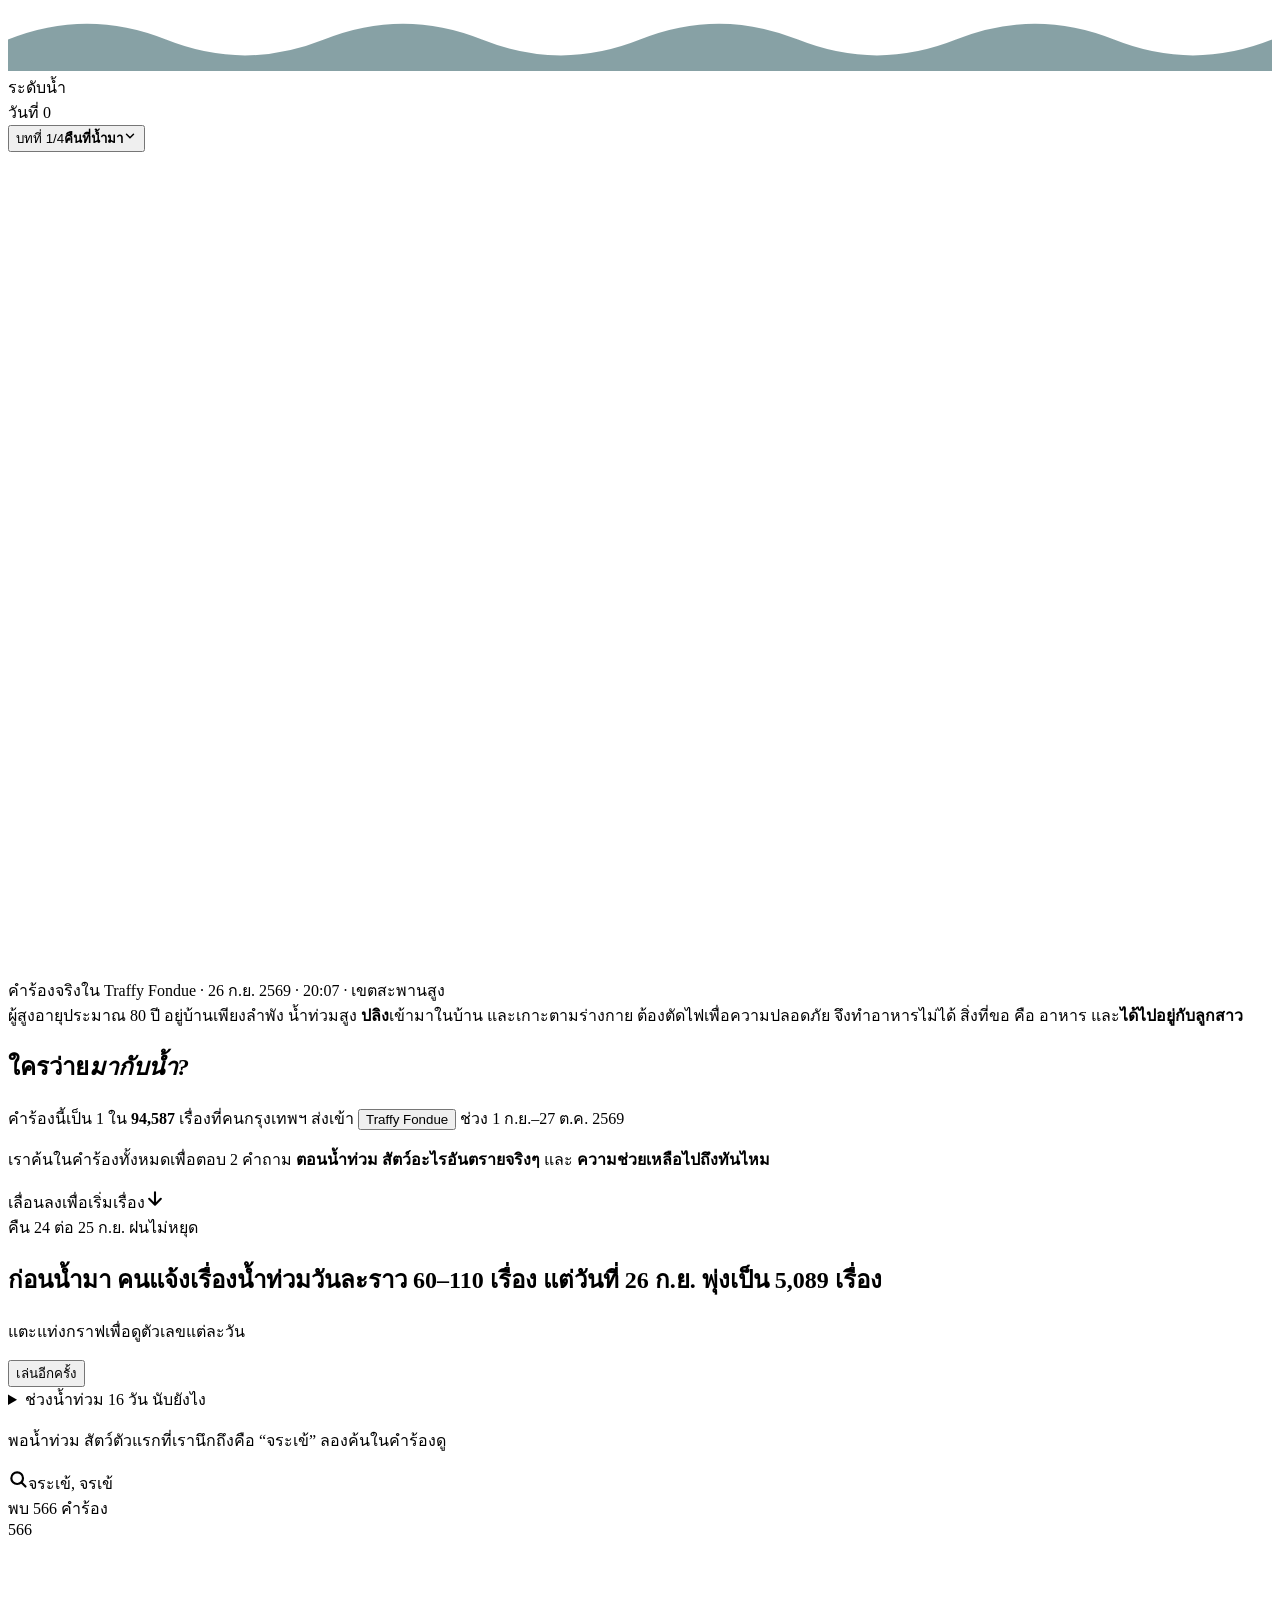
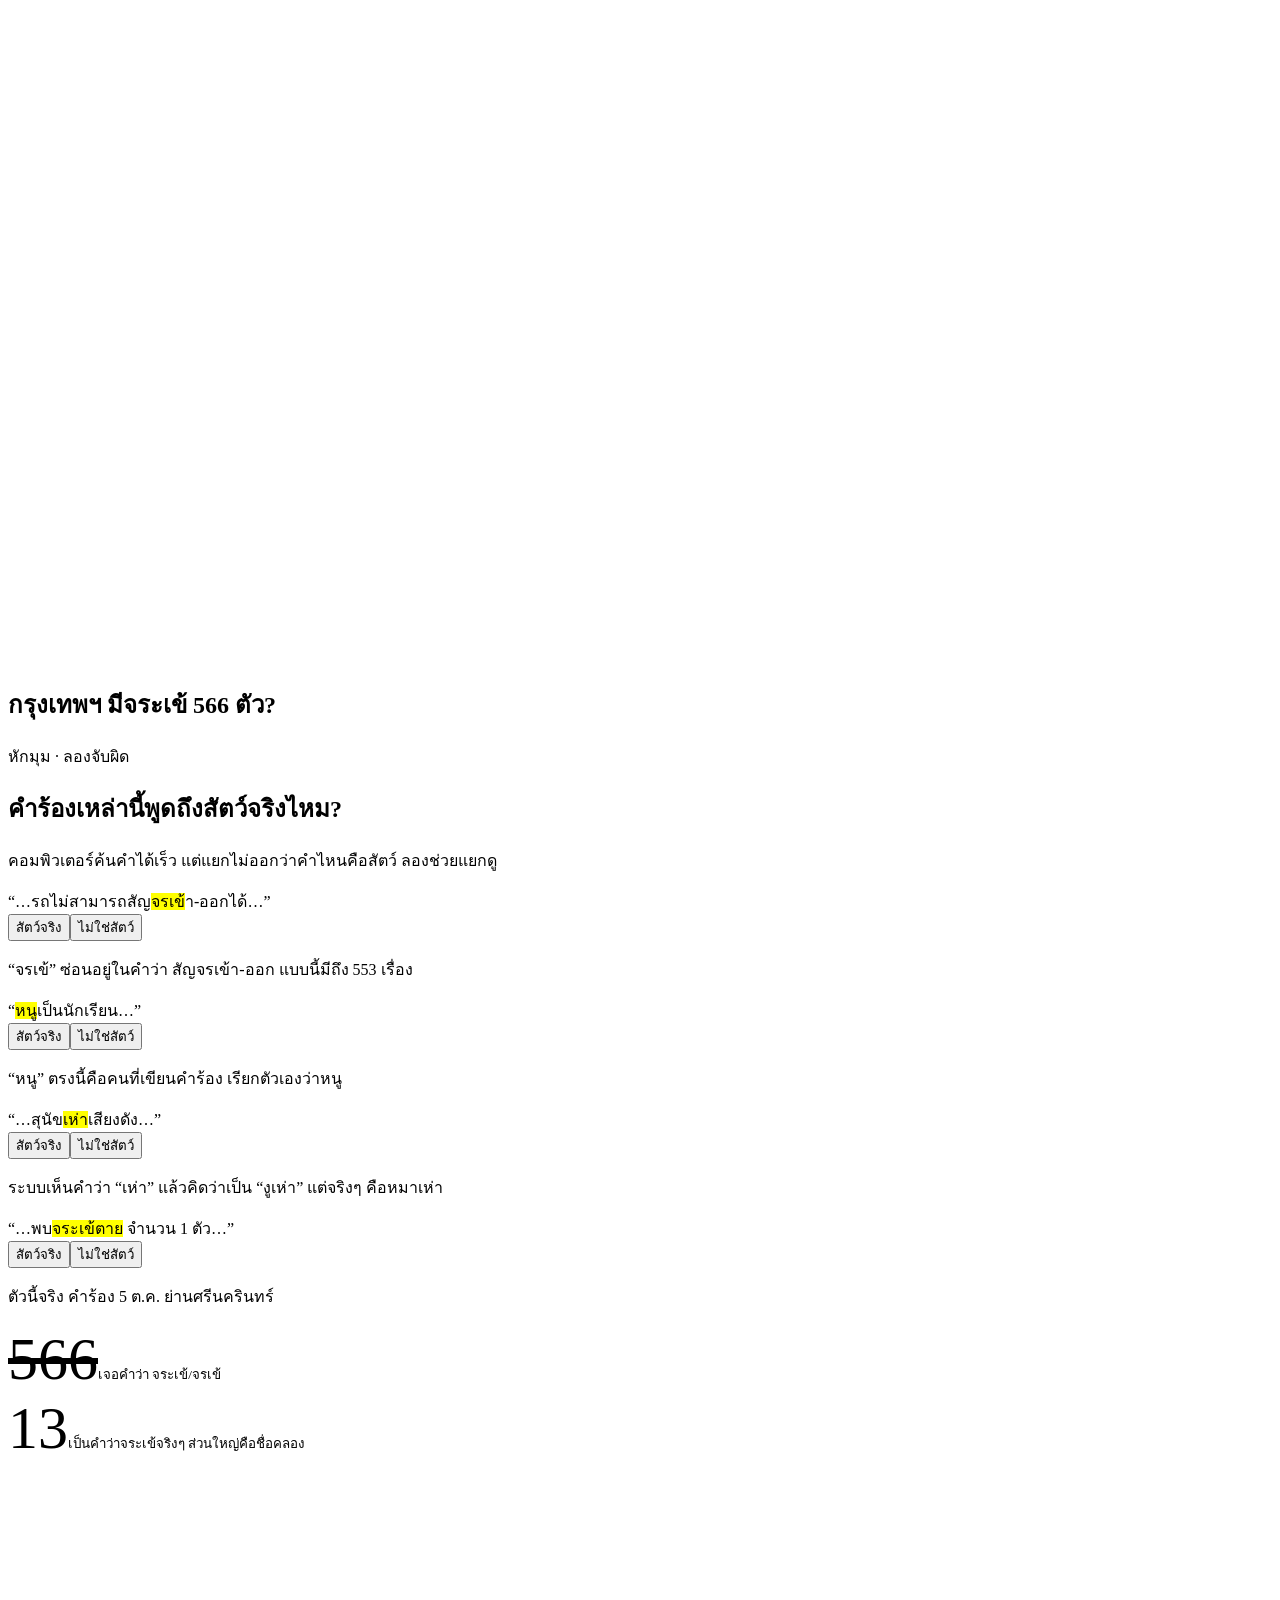
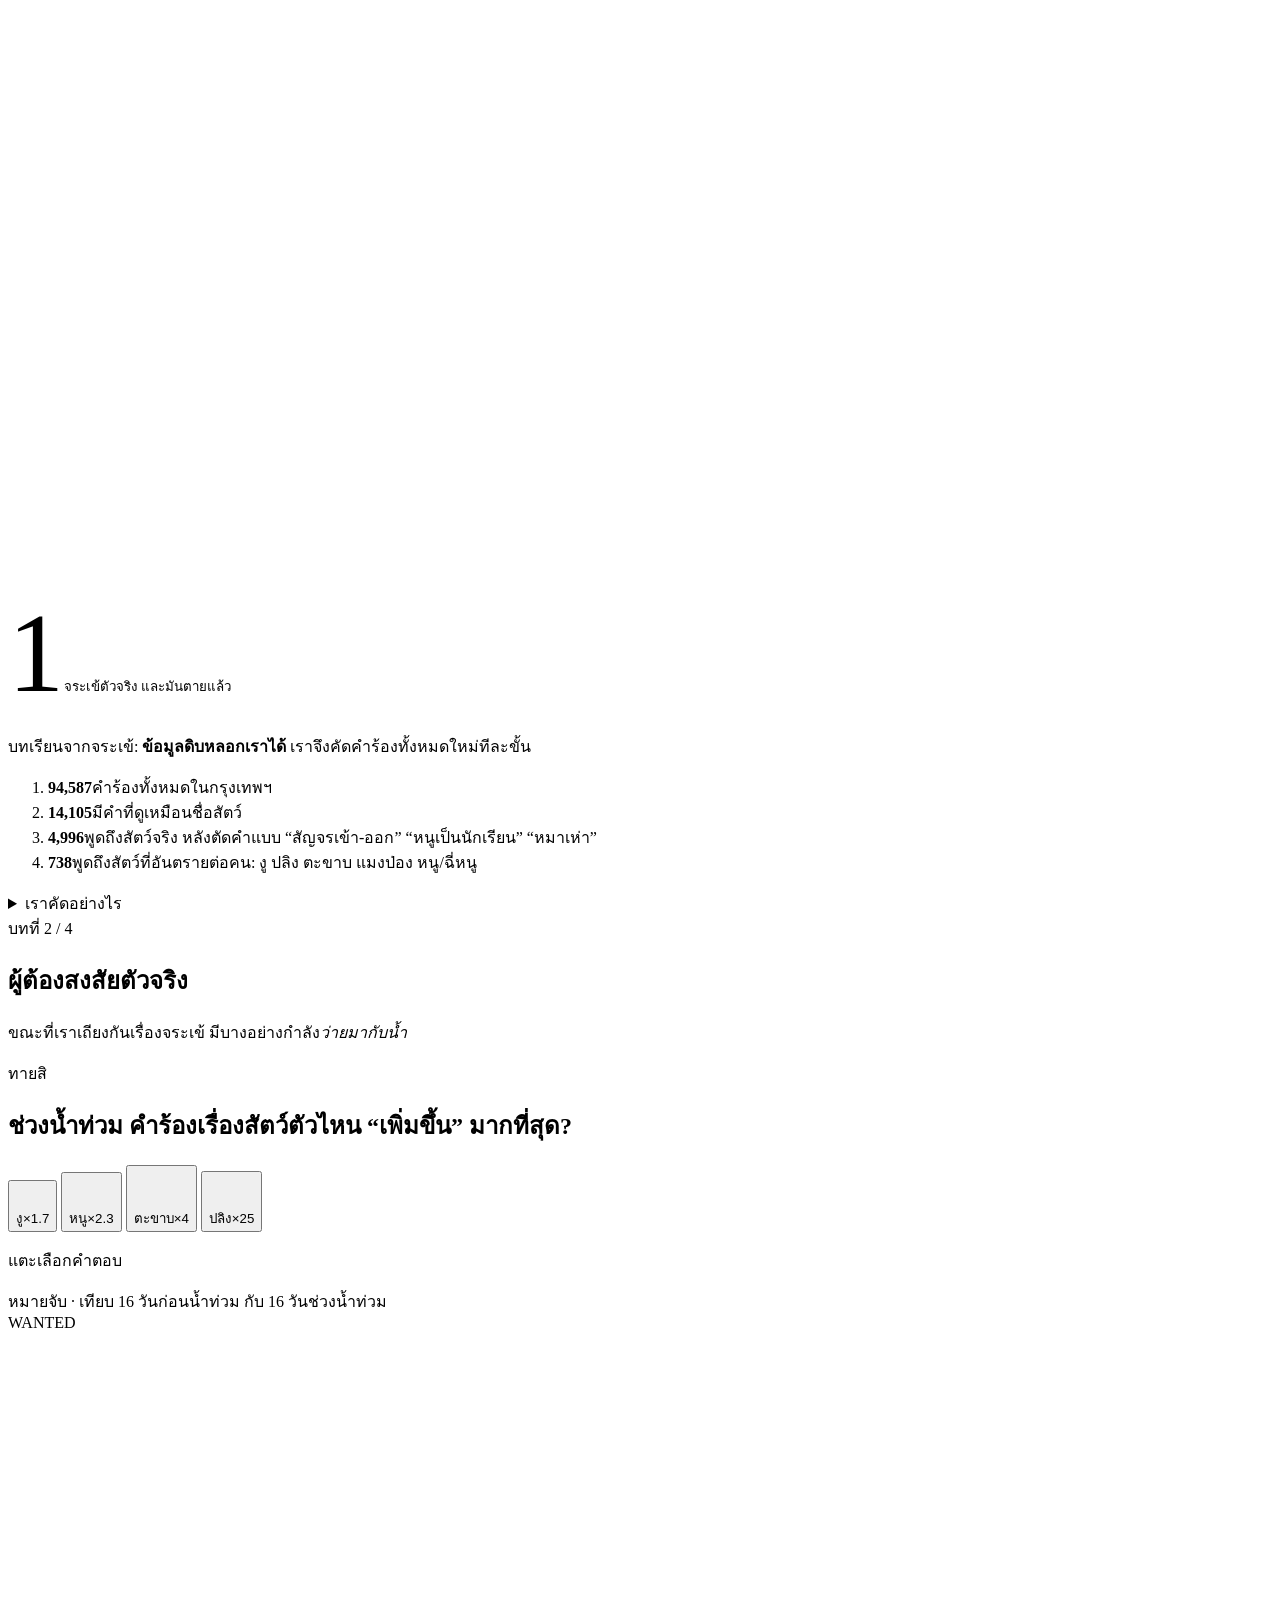
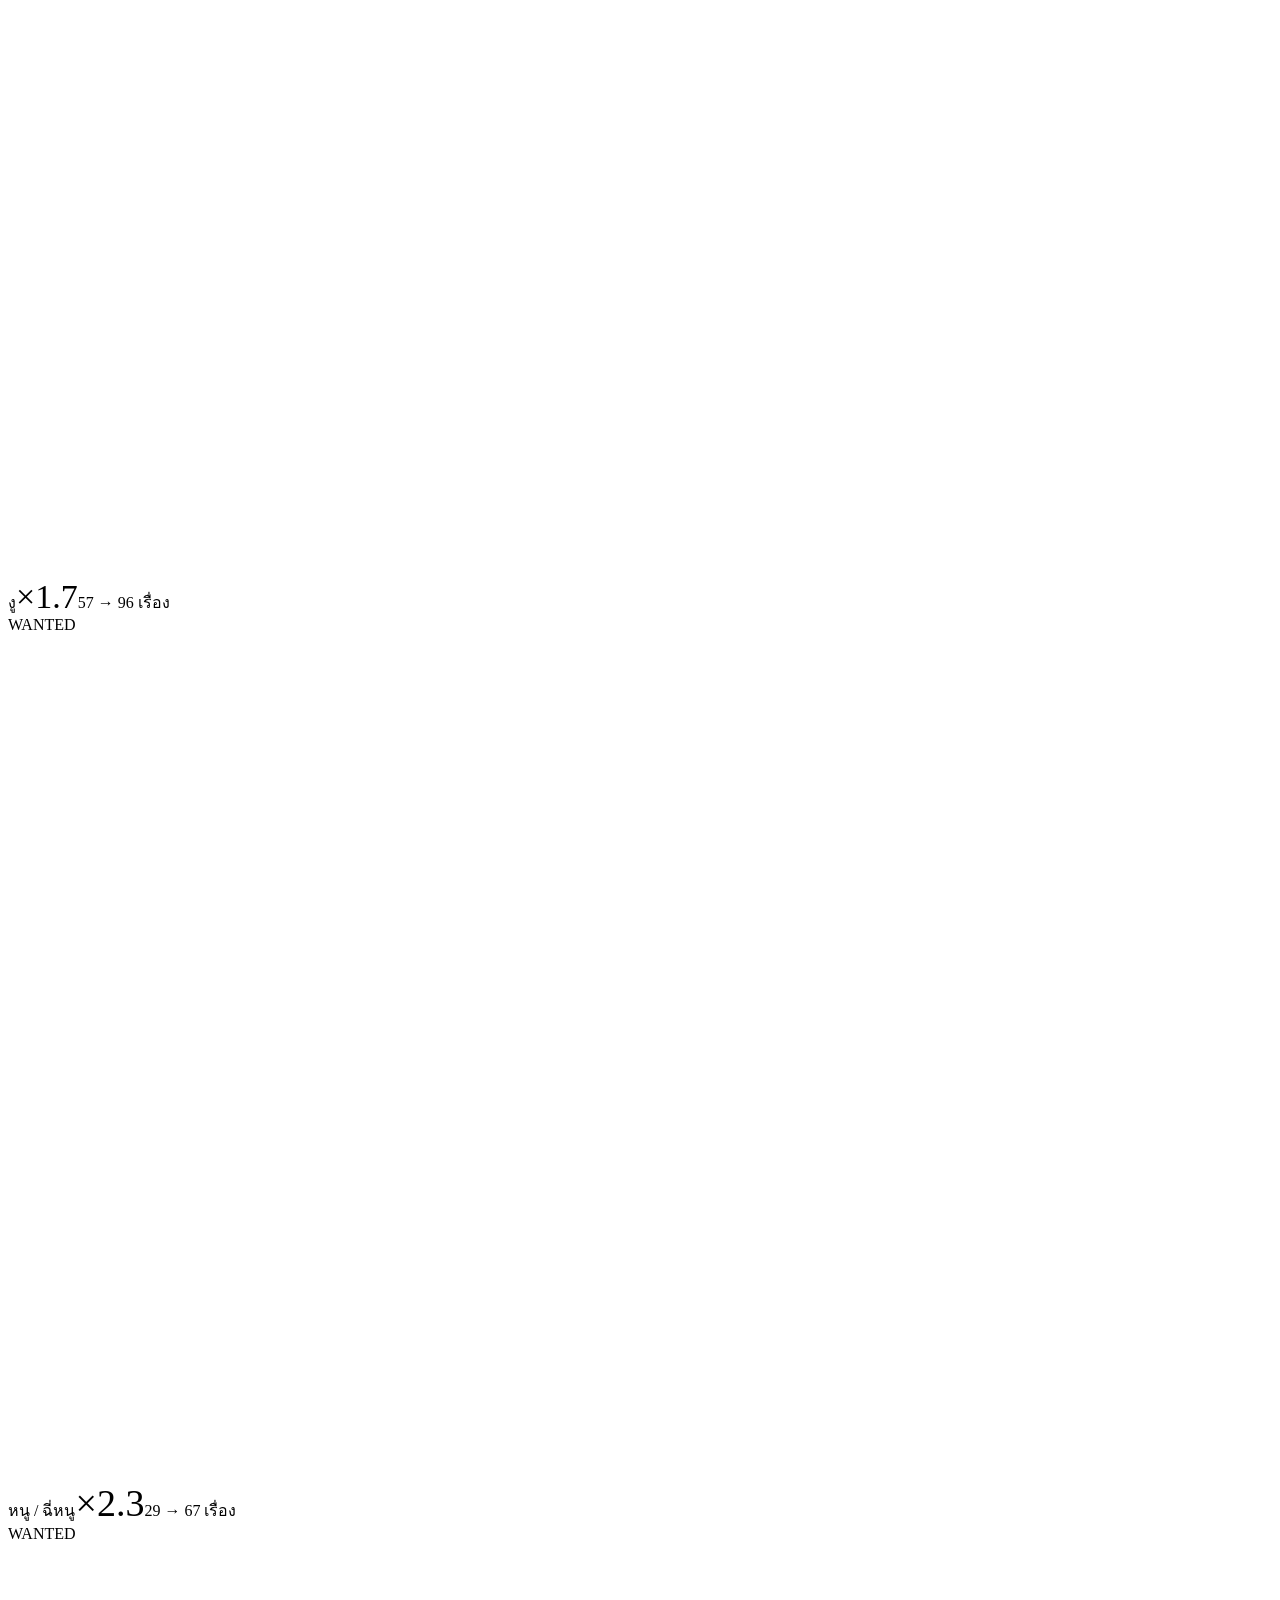
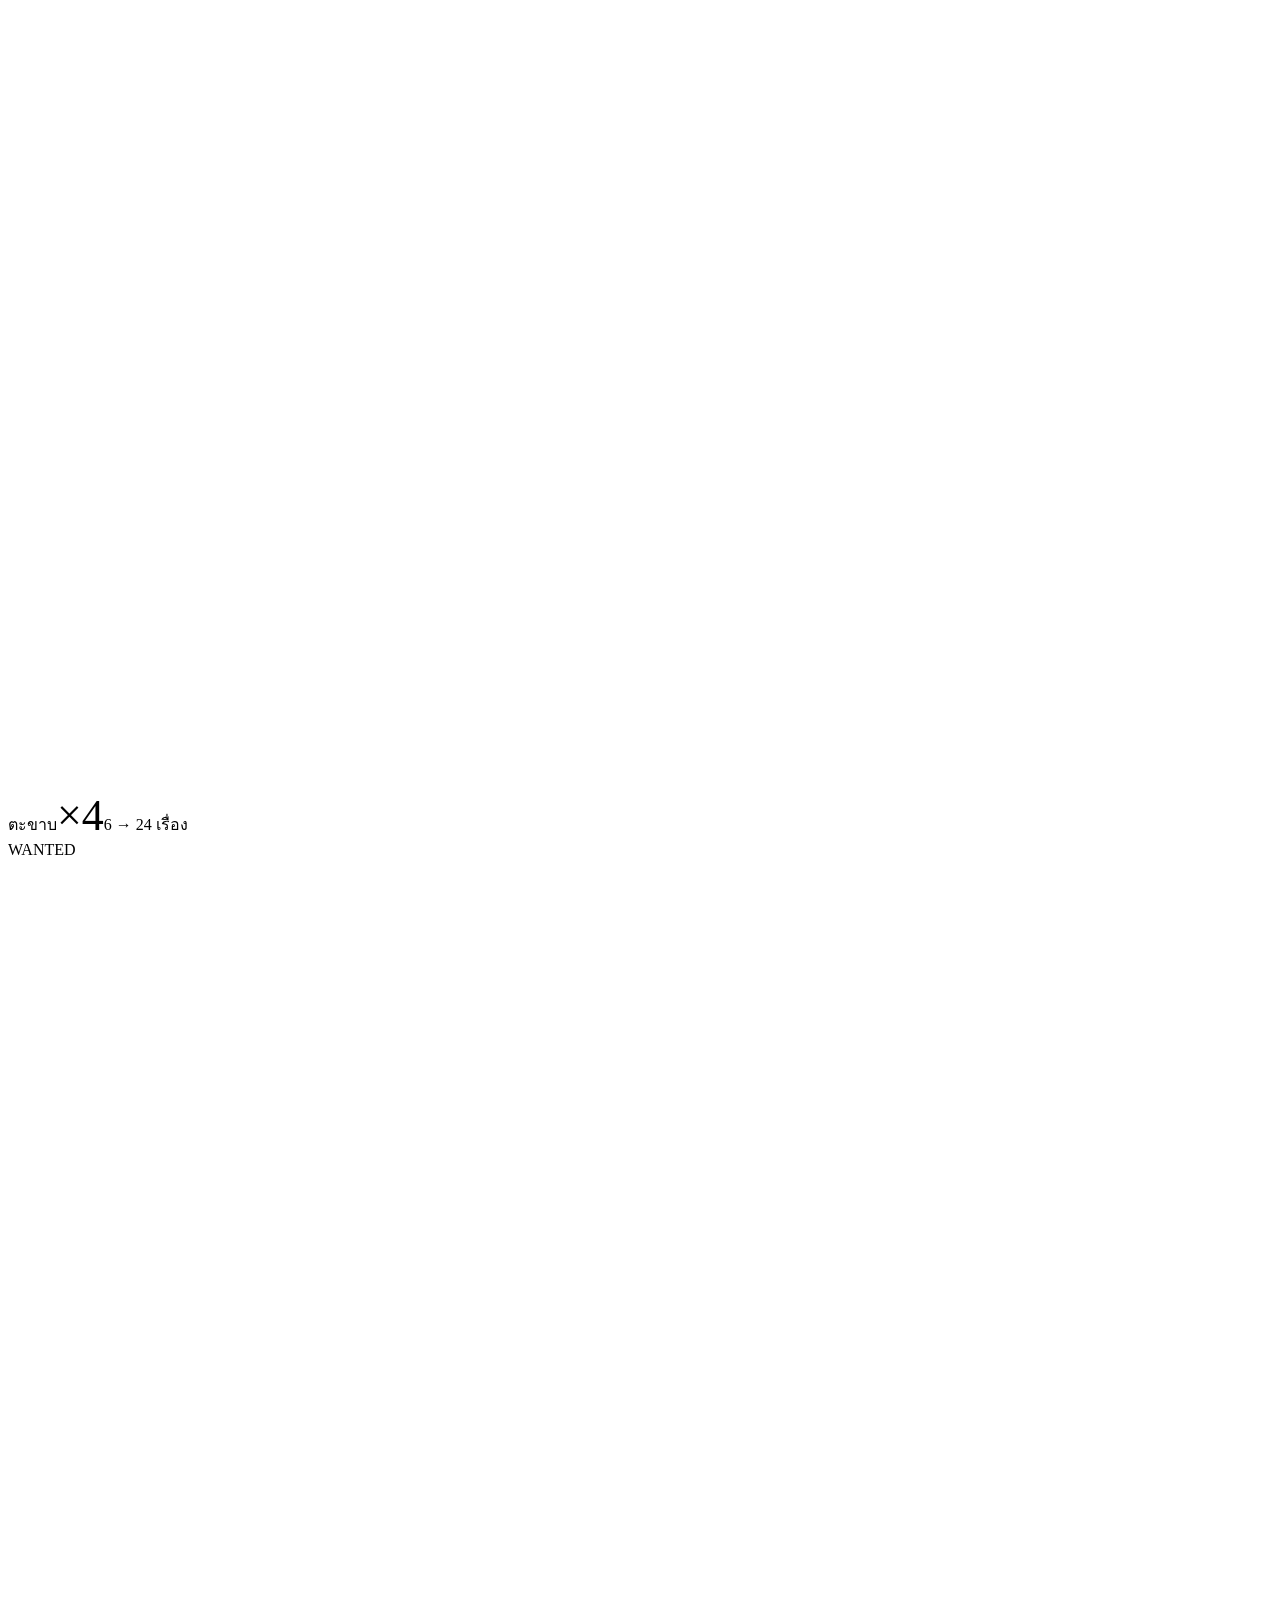
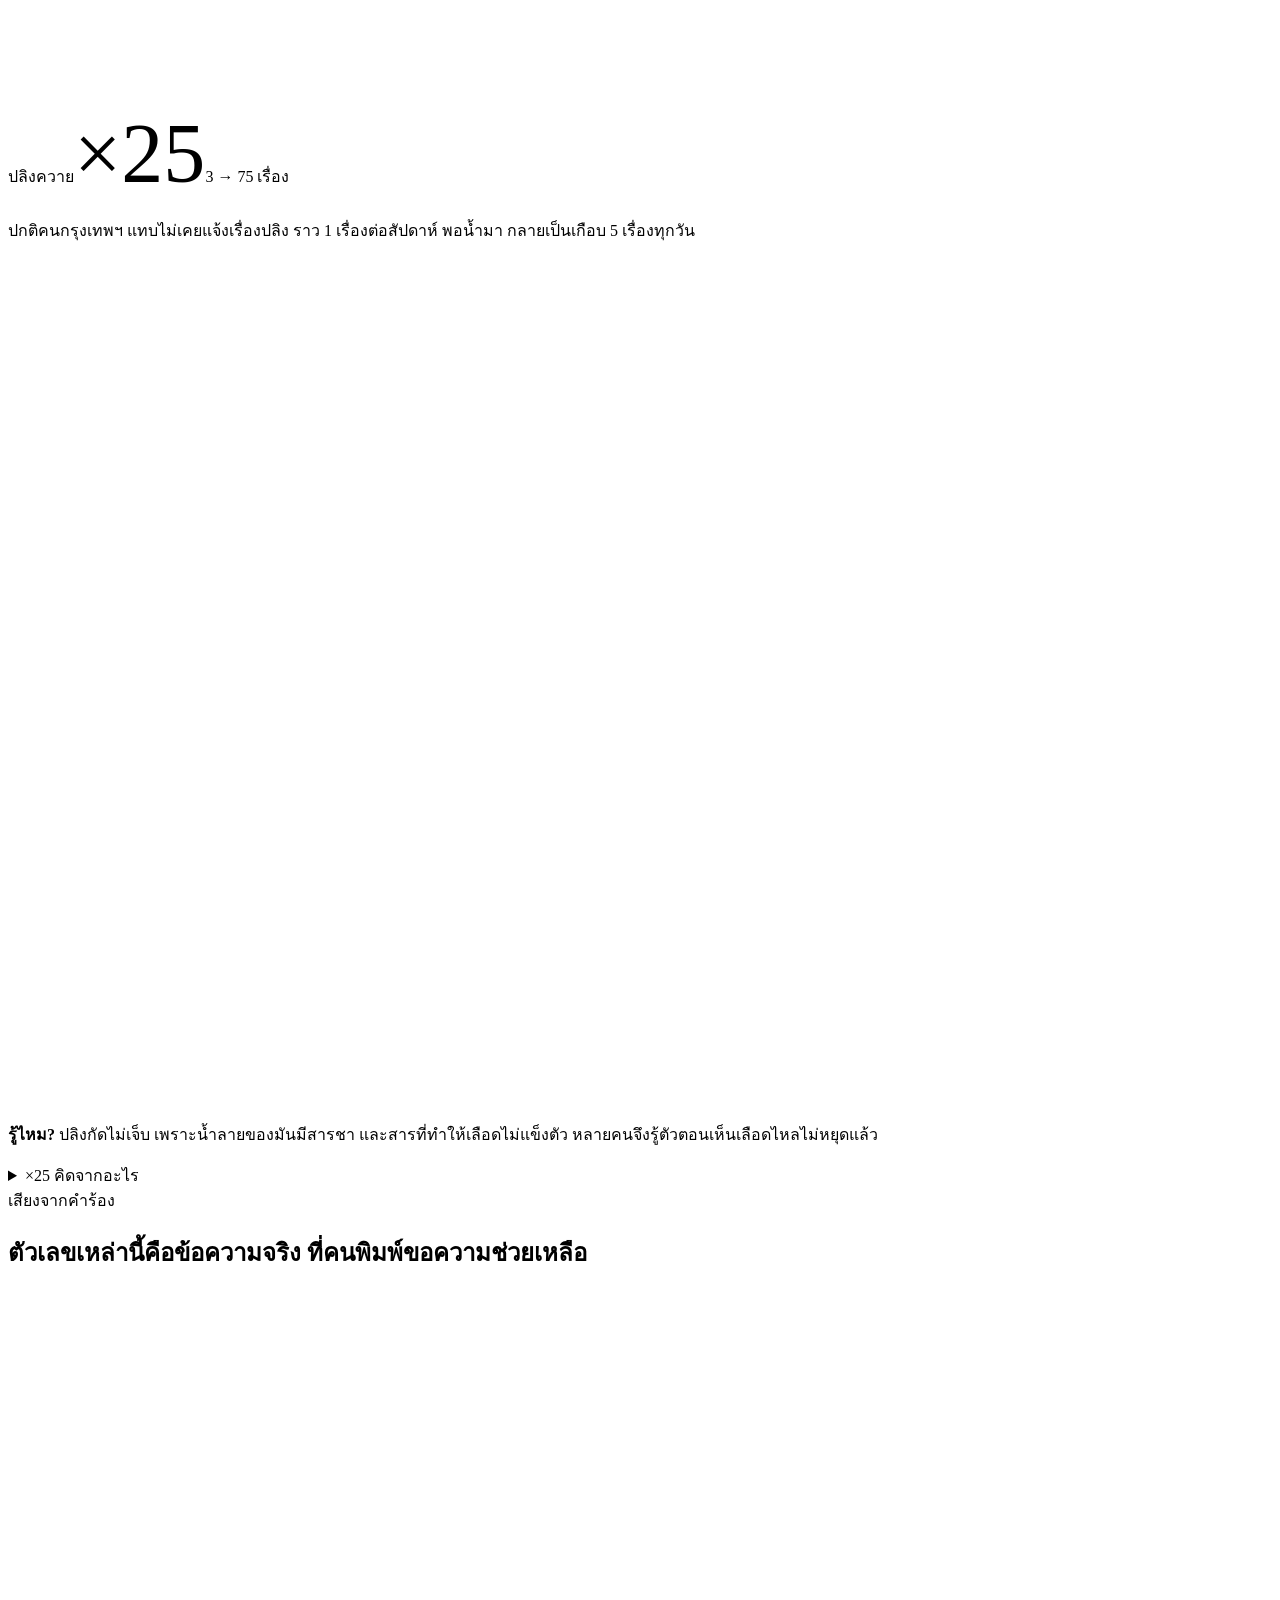
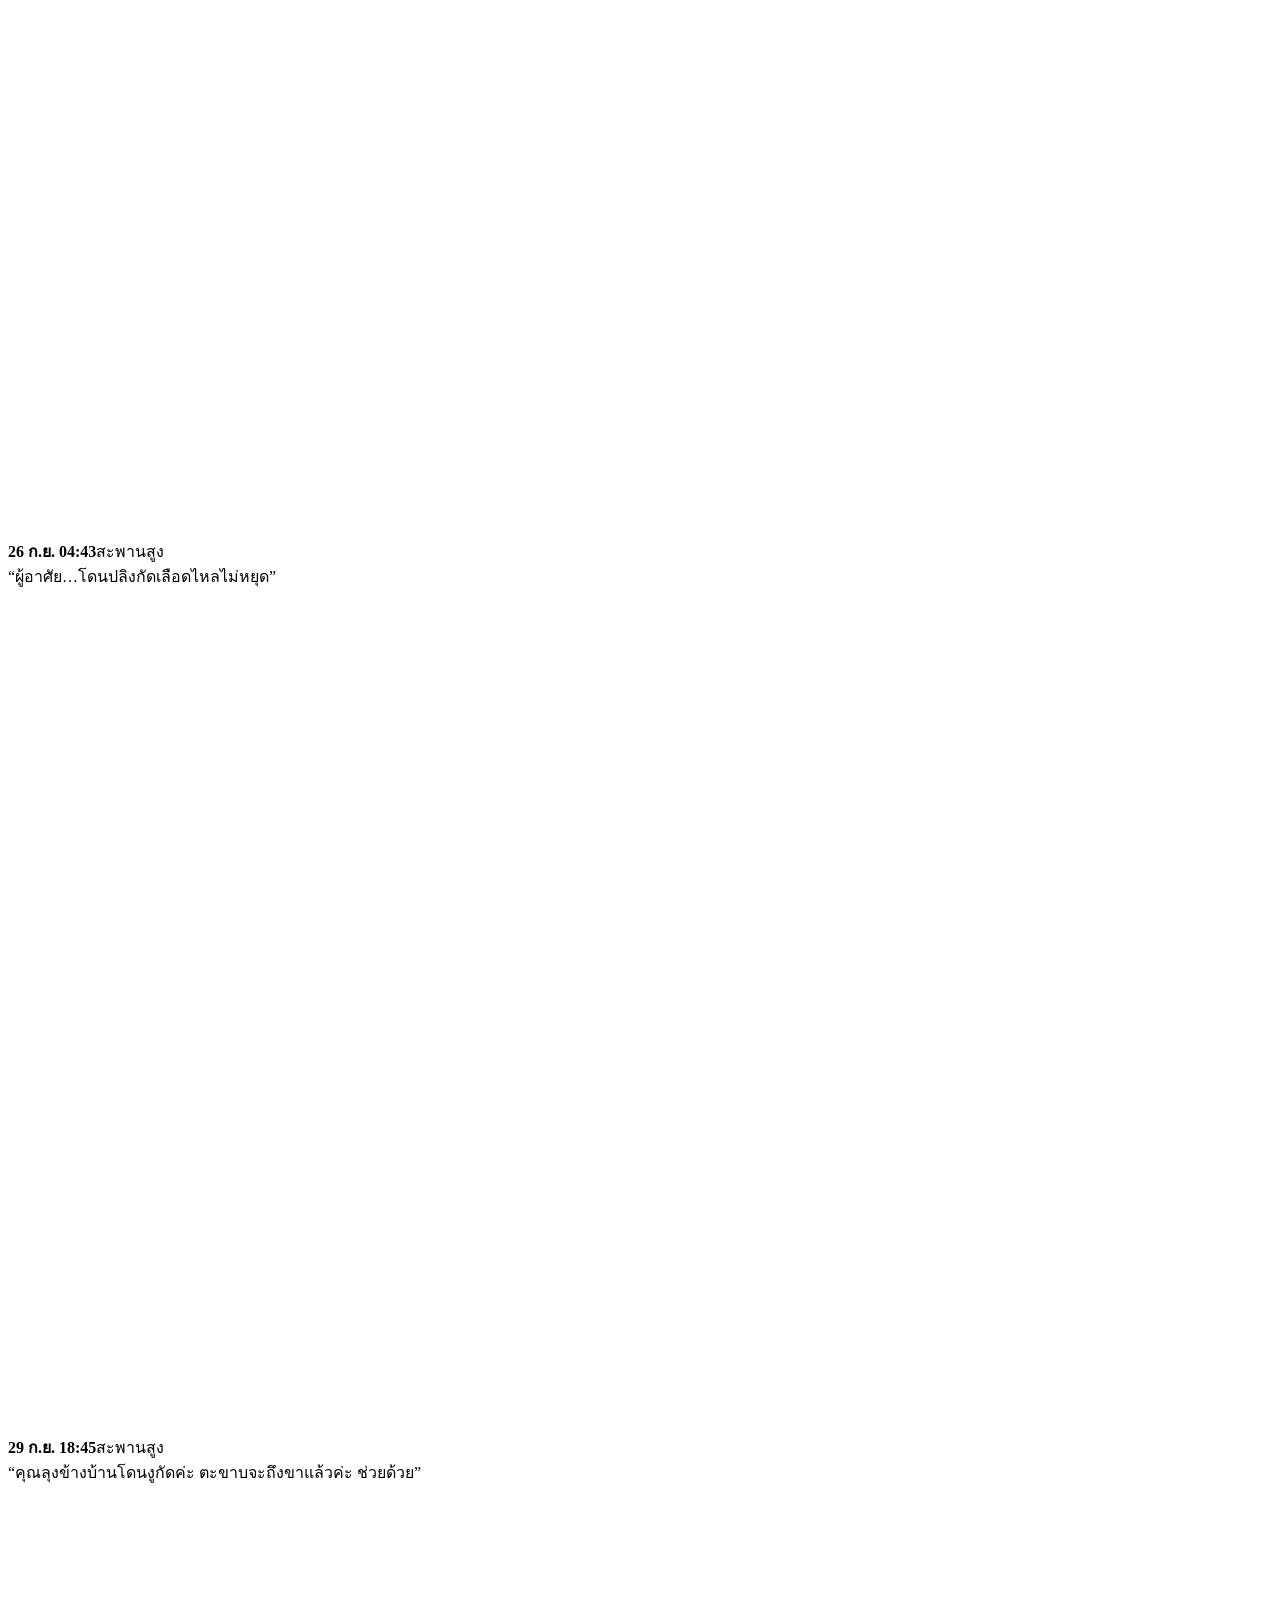
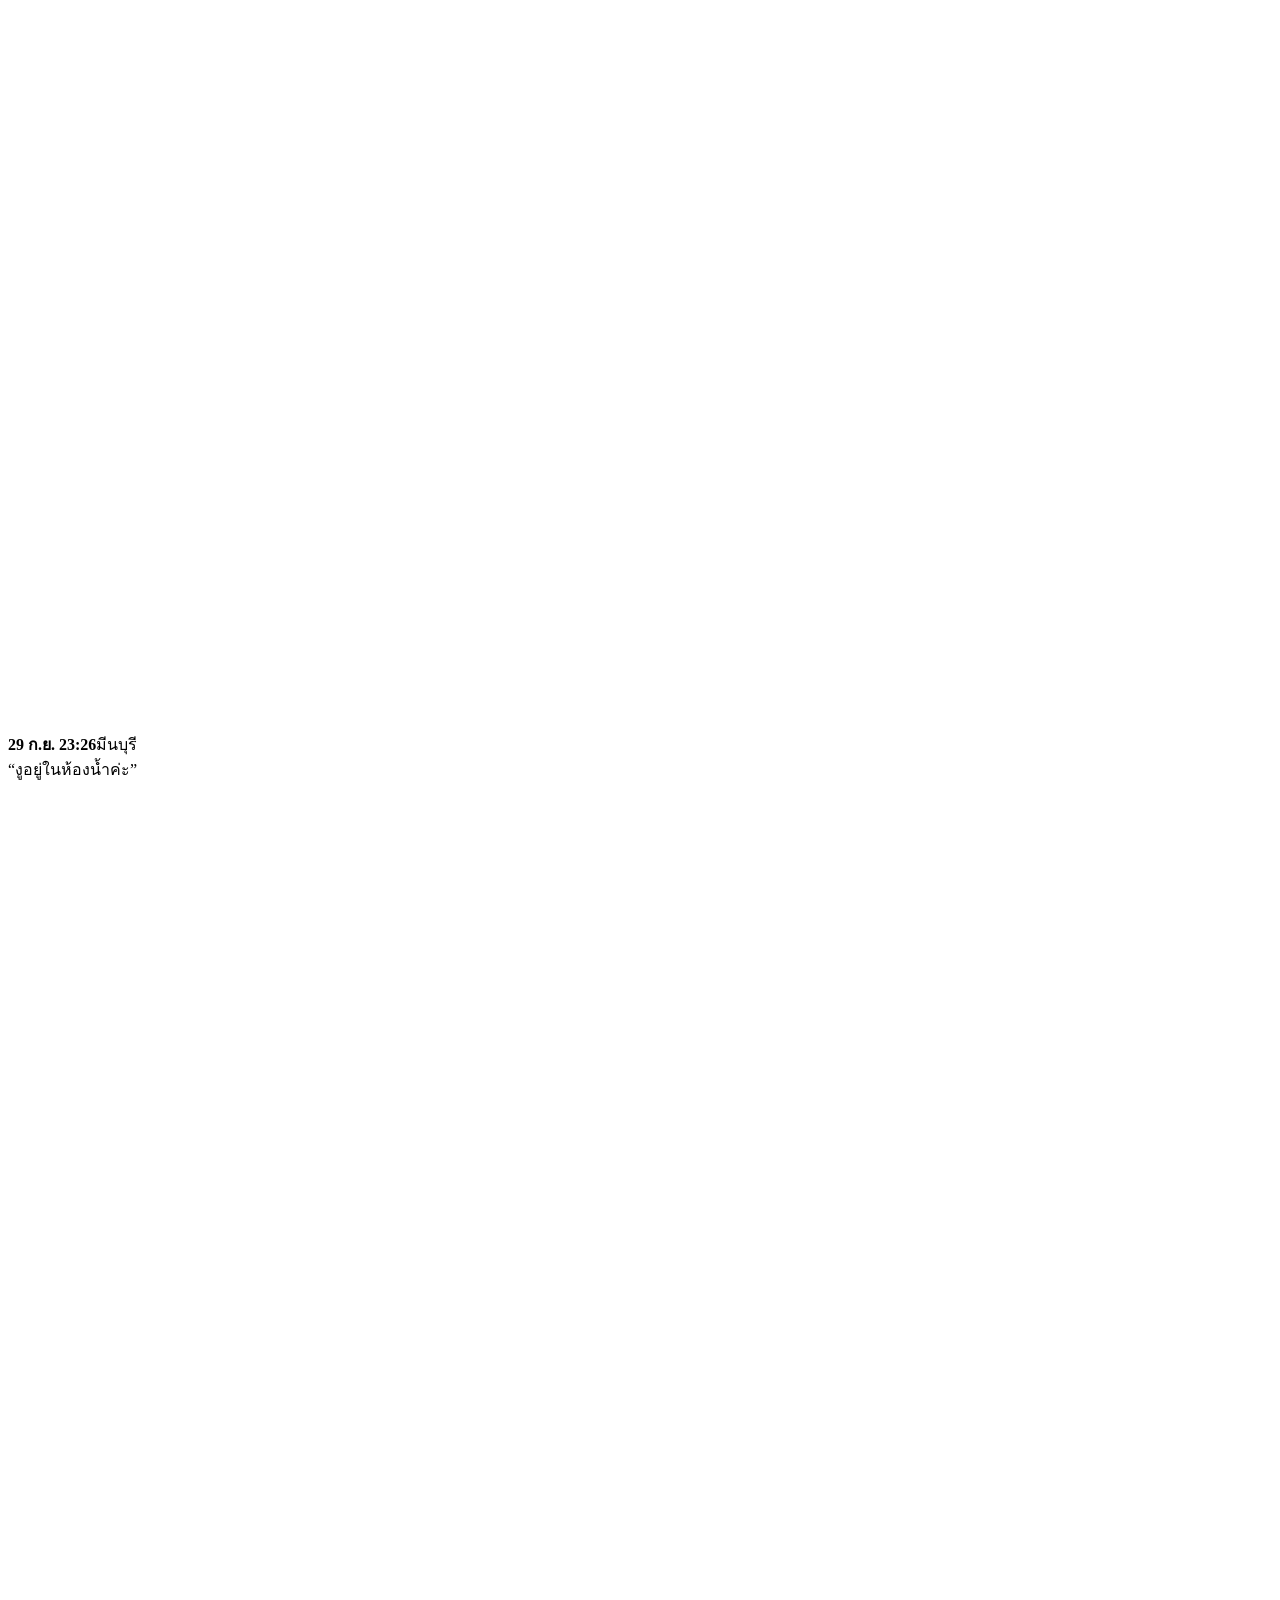
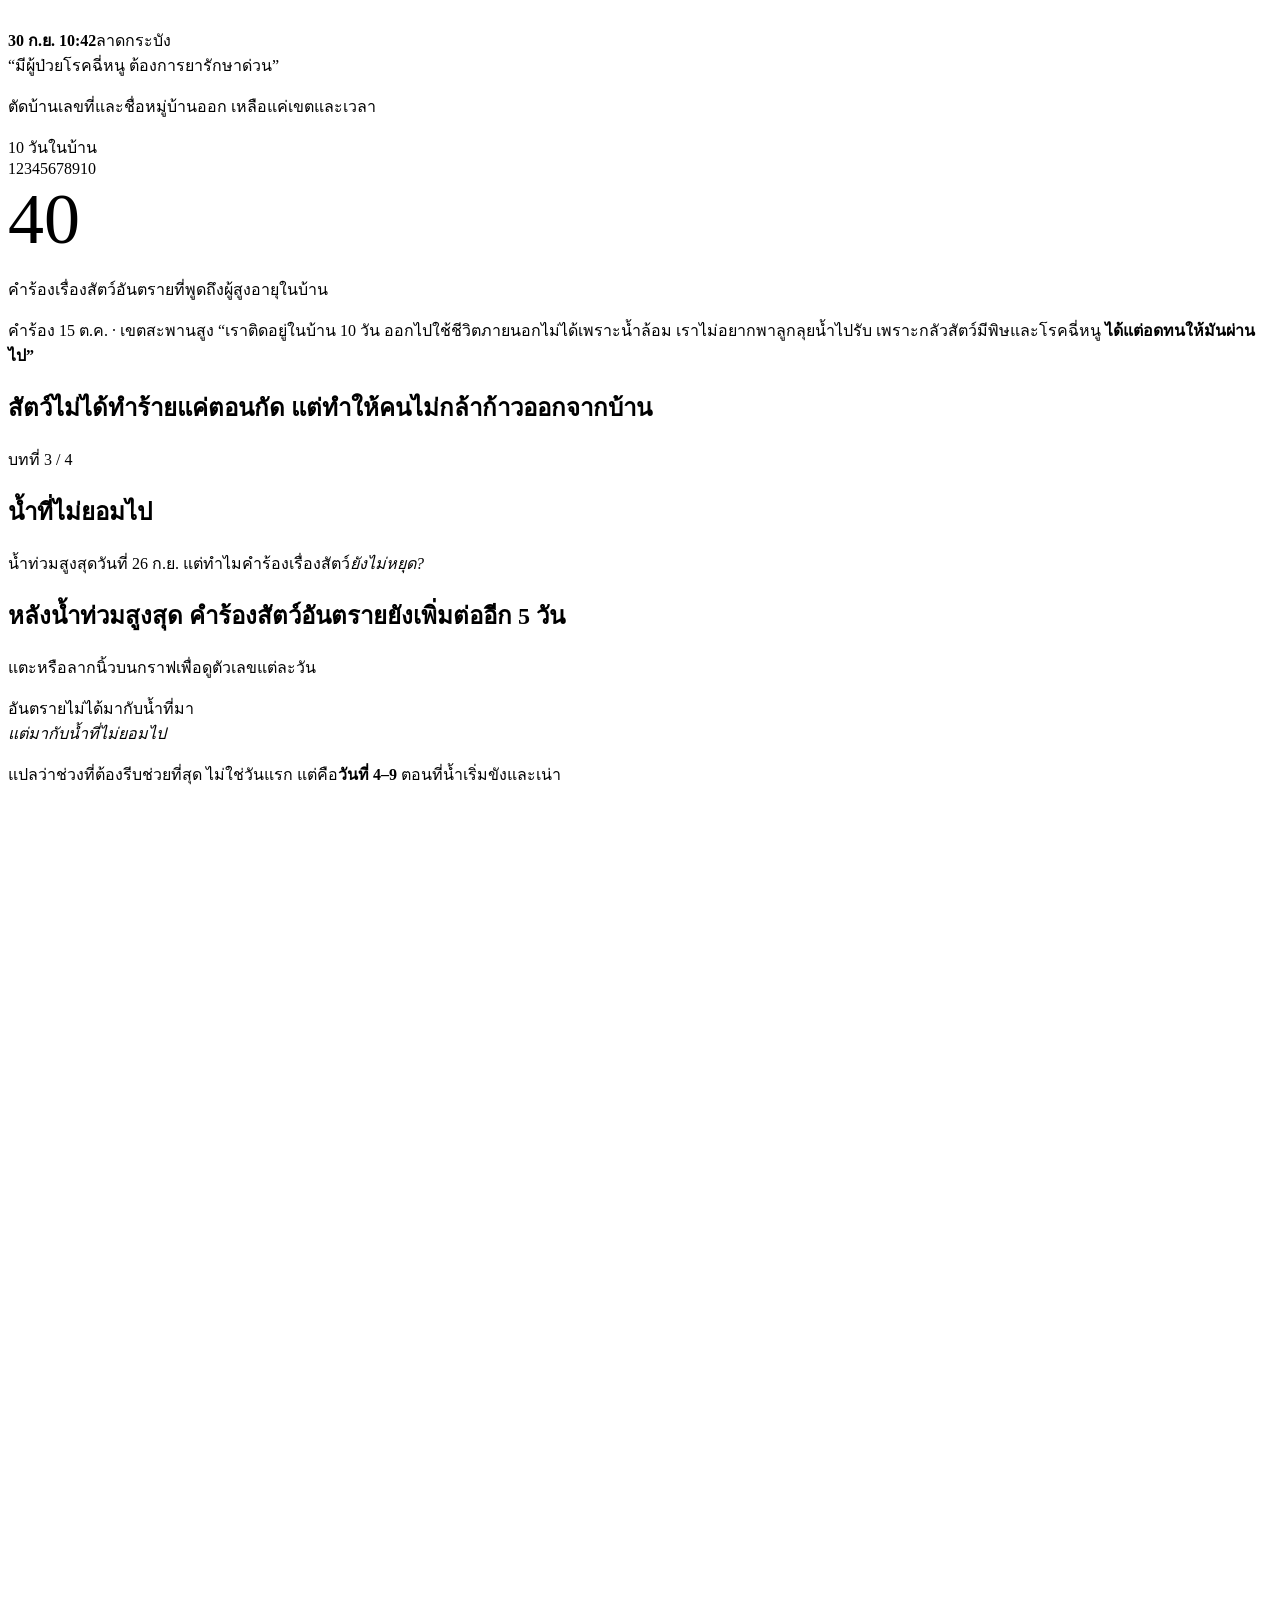
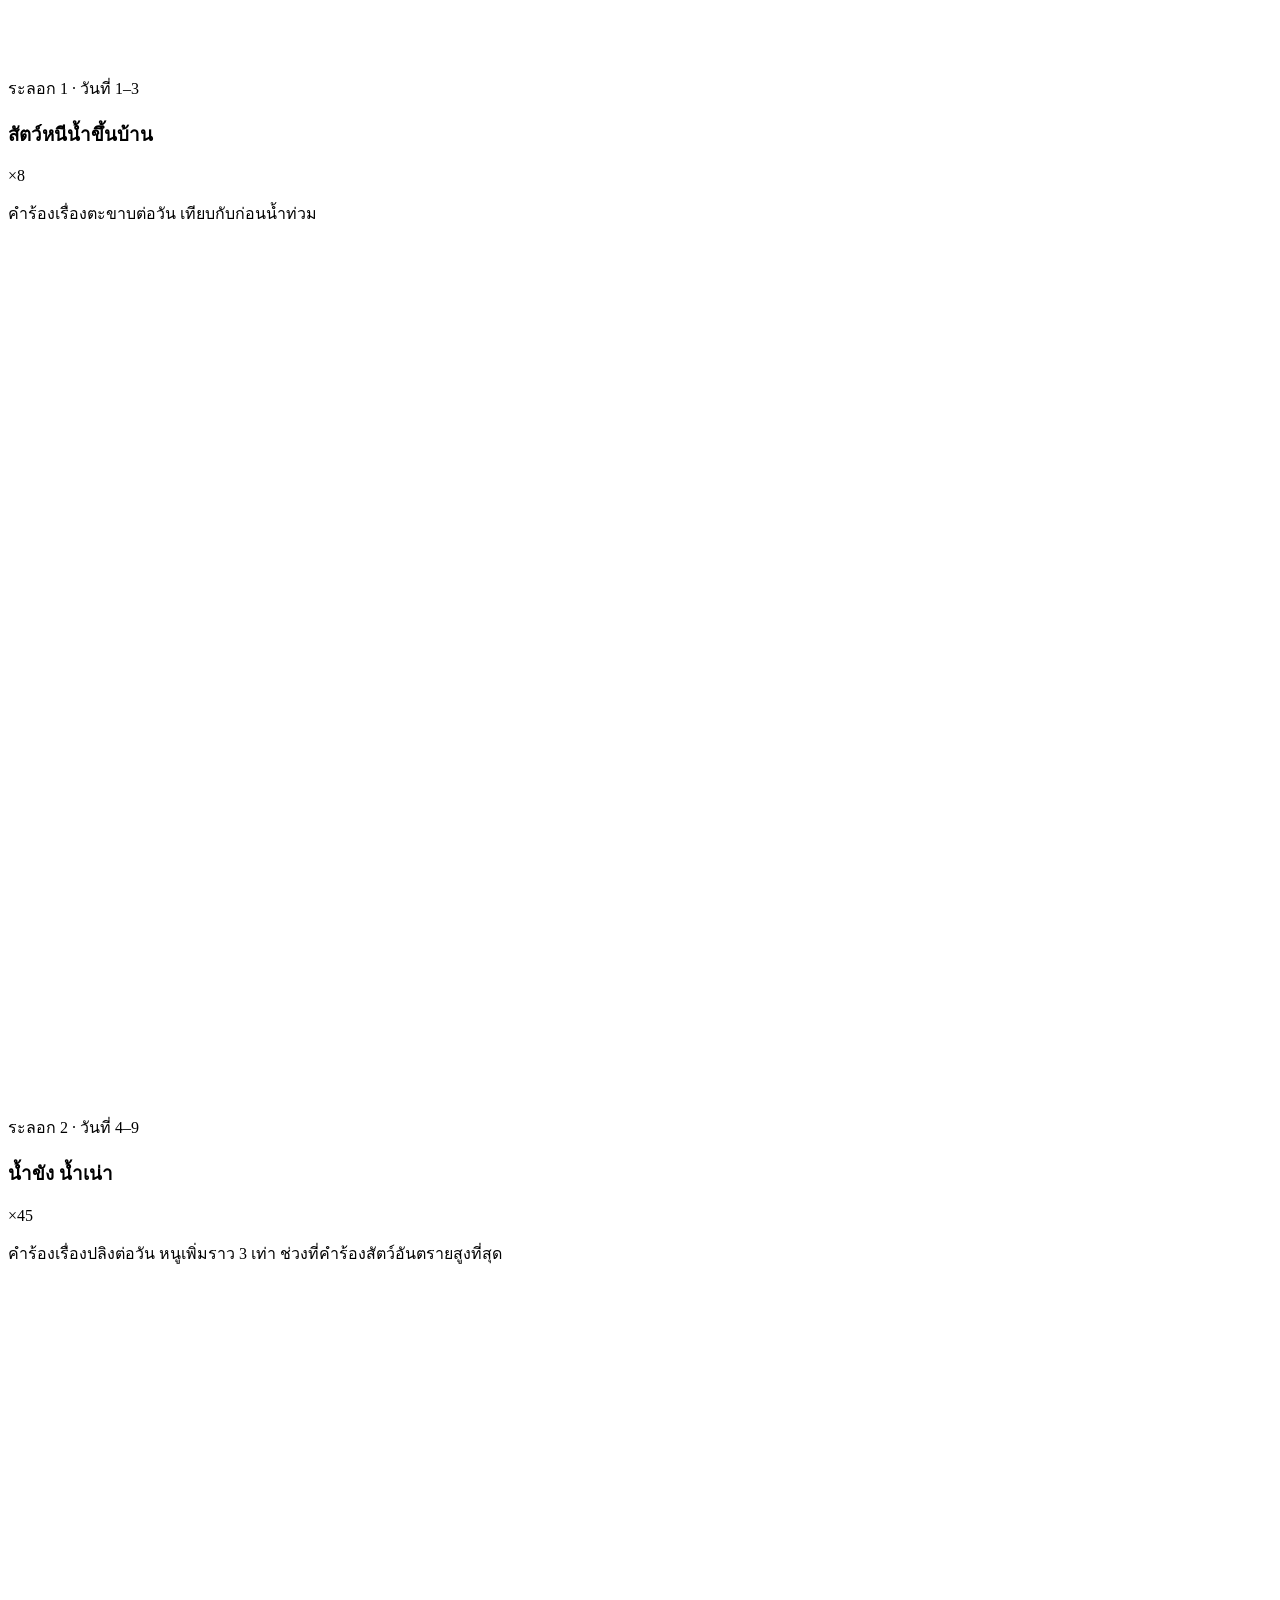
==== index.html @ 5fb74d0e "Add files via upload" ====
<!DOCTYPE html>
<html lang="th">
<head>
<meta charset="utf-8">
<meta name="viewport" content="width=device-width, initial-scale=1">
<title>ใครว่ายมากับน้ำ?</title>
<!--
  ===== วิธีแก้เนื้อหาเว็บนี้ =====
  • ข้อความทั้งหมดอยู่ในไฟล์นี้ แก้ได้ตรงๆ แต่ละหน้าคั่นด้วยบรรทัด  ===== ชื่อหน้า =====
  • ตัวเลขที่วิ่งนับ (มี data-count="...") : แก้ทั้งตัวเลขที่เห็น และค่า data-count ให้ตรงกัน
  • ตัวเลขในกราฟ รายเขต และแผนที่ : data/story-data.js
  • ภาพวาด : assets/art.js  เรียกใช้ด้วย <svg viewBox="0 0 64 64"><use href="#ชื่อภาพ"/></svg>
  • สีและหน้าตา : assets/style.css   • การเคลื่อนไหวและปุ่มกด : assets/story.js
  • เพิ่มหน้าใหม่ : คัดลอก <section class="page"> ... </section> ทั้งก้อนไปวาง แล้วตั้ง data-ch ตามบท (1–4)
  • เกม : ทำในไฟล์ game.html (ปุ่ม "เล่นเกม" ท้ายเรื่องลิงก์ไปไฟล์นี้แล้ว)
-->
<link rel="preconnect" href="https://fonts.googleapis.com">
<link rel="preconnect" href="https://fonts.gstatic.com" crossorigin>
<link href="https://fonts.googleapis.com/css2?family=Bai+Jamjuree:wght@500;600;700&family=Sarabun:wght@400;500;600;700&family=IBM+Plex+Mono:wght@400;500&display=swap" rel="stylesheet">
<link rel="stylesheet" href="assets/style.css">
</head>
<body>
<div id="heat" aria-hidden="true"></div>
<div id="flood" aria-hidden="true"><div class="body"></div><div class="rust" id="rust"></div><svg viewBox="0 0 400 20" preserveAspectRatio="none"><path d="M0 10 Q 25 0 50 10 T 100 10 T 150 10 T 200 10 T 250 10 T 300 10 T 350 10 T 400 10 V 20 H 0 Z" fill="rgba(38,84,92,0.55)"/></svg></div>
<div id="gauge" aria-hidden="true"><span>ระดับน้ำ</span><div class="bar"><div class="fill" id="gaugeFill"></div></div><span id="gaugeDay">วันที่ 0</span></div>
<div id="prog" aria-hidden="true"><div class="fill"></div></div>

<nav class="chap" id="chap" aria-label="บทของเรื่อง">
  <button type="button" class="chap-now" id="chapNow" aria-expanded="false" aria-controls="chapList"><span id="chapNum">บทที่ 1/4</span><b id="chapName">คืนที่น้ำมา</b><svg width="14" height="14" viewBox="0 0 24 24" aria-hidden="true"><path d="M6 9l6 6 6-6" fill="none" stroke="currentColor" stroke-width="2.5" stroke-linecap="round"/></svg></button>
  <ol id="chapList" hidden>
    <li><a href="#p-open">1 · คืนที่น้ำมา</a></li>
    <li><a href="#ch2">2 · ผู้ต้องสงสัยตัวจริง</a></li>
    <li><a href="#ch3">3 · น้ำที่ไม่ยอมไป</a></li>
    <li><a href="#ch4">4 · ใครจะไปถึงก่อน</a></li>
    <li><a href="#behind">เบื้องหลังข้อมูล</a></li>
  </ol>
</nav>

<main>

<!-- ======================= บทที่ 1 · คืนที่น้ำมา ======================= -->

<!-- ===== เปิดเรื่อง: ตัวละคร ===== -->
<section class="page hero" id="p-open" data-ch="1">
  <div class="hero-grid">
    <figure class="hero-art"><svg viewBox="0 0 480 320" role="img" aria-label="ภาพวาดบ้านกลางน้ำท่วมตอนกลางคืน มีคนอยู่ในหน้าต่างที่เปิดไฟ ในน้ำมีงูและปลิง"><use href="#scene-night"/></svg></figure>
    <div class="bubble">
      <div class="bubble-meta">คำร้องจริงใน Traffy Fondue · 26 ก.ย. 2569 · 20:07 · เขตสะพานสูง</div>
      <div class="lines">
        <span>ผู้สูงอายุประมาณ 80 ปี อยู่บ้านเพียงลำพัง</span>
        <span>น้ำท่วมสูง <b class="t-leech">ปลิง</b>เข้ามาในบ้าน และเกาะตามร่างกาย</span>
        <span>ต้องตัดไฟเพื่อความปลอดภัย จึงทำอาหารไม่ได้</span>
        <span>สิ่งที่ขอ คือ อาหาร และ<b class="t-siren">ได้ไปอยู่กับลูกสาว</b></span>
      </div>
    </div>
  </div>
  <h1>ใครว่าย<em>มากับน้ำ?</em></h1>
  <p class="lead">คำร้องนี้เป็น 1 ใน <b class="num" data-count="94587" data-now>94,587</b> เรื่องที่คนกรุงเทพฯ ส่งเข้า <button type="button" class="tip" data-tip="แอปที่ให้ทุกคนถ่ายรูปและแจ้งปัญหาในเมืองถึงหน่วยงานได้ทันที เช่น น้ำท่วม ถนนพัง สัตว์เข้าบ้าน แต่ละเรื่องที่แจ้งเรียกว่า “คำร้อง”">Traffy Fondue</button> ช่วง 1 ก.ย.–27 ต.ค. 2569</p>
  <p class="lead">เราค้นในคำร้องทั้งหมดเพื่อตอบ 2 คำถาม <b>ตอนน้ำท่วม สัตว์อะไรอันตรายจริงๆ</b> และ <b>ความช่วยเหลือไปถึงทันไหม</b></p>
  <div class="scroll-hint" aria-hidden="true"><span>เลื่อนลงเพื่อเริ่มเรื่อง</span><svg width="20" height="20" viewBox="0 0 24 24" fill="none" stroke="currentColor" stroke-width="2.5" stroke-linecap="round" stroke-linejoin="round"><path d="M12 5v14M5 13l7 7 7-7"/></svg></div>
</section>

<!-- ===== น้ำมา: คำร้องน้ำท่วมรายวัน ===== -->
<section class="page" id="p-surge" data-ch="1">
  <div class="eyebrow">คืน 24 ต่อ 25 ก.ย. ฝนไม่หยุด</div>
  <h2>ก่อนน้ำมา คนแจ้งเรื่องน้ำท่วมวันละราว 60–110 เรื่อง แต่วันที่ 26 ก.ย. พุ่งเป็น <span class="num heat-siren" id="h5089">5,089</span> เรื่อง</h2>
  <div class="chart" id="floodBars" role="img" aria-label="คำร้องเรื่องน้ำท่วมรายวัน 18 กันยายน ถึง 14 ตุลาคม 2569 ช่วงน้ำท่วม 25 กันยายน ถึง 10 ตุลาคม สูงสุด 5,089 เรื่องวันที่ 26 กันยายน"></div>
  <div class="chart-foot"><p class="readout" id="barRead" aria-live="polite">แตะแท่งกราฟเพื่อดูตัวเลขแต่ละวัน</p><button type="button" class="replay" id="barReplay">เล่นอีกครั้ง</button></div>
  <details class="how"><summary>ช่วงน้ำท่วม 16 วัน นับยังไง</summary><p>เริ่ม 25 ก.ย. วันที่คำร้องน้ำท่วมกระโดดขึ้นจากระดับปกติ และปิดช่วง 10 ต.ค. วันที่คำร้องลดลงต่ำสุดหลังพีค ทั้งเรื่องเราเทียบ 16 วันนี้กับ 16 วันก่อนหน้า (9–24 ก.ย.) หลัง 10 ต.ค. คำร้องกลับเพิ่มขึ้นอีกช่วงสั้นๆ (855 เรื่องวันที่ 14 ต.ค.)</p></details>
</section>

<!-- ===== Hook: จระเข้ 566 ตัว? ===== -->
<section class="page" id="p-croc" data-ch="1">
  <p class="lead">พอน้ำท่วม สัตว์ตัวแรกที่เรานึกถึงคือ “จระเข้” ลองค้นในคำร้องดู</p>
  <div class="search"><svg width="20" height="20" viewBox="0 0 24 24" fill="none" stroke="currentColor" stroke-width="2.6" stroke-linecap="round" aria-hidden="true"><circle cx="11" cy="11" r="7"/><line x1="16.5" y1="16.5" x2="21" y2="21"/></svg><span id="q">จระเข้, จรเข้</span><span class="caret" aria-hidden="true"></span></div>
  <div class="note" id="qStatus" aria-hidden="true">พบ 566 คำร้อง</div>
  <div class="croc-row">
    <div class="big num" id="n566">566</div>
    <svg class="croc-art" viewBox="0 0 140 80" aria-hidden="true"><use href="#croc"/></svg>
  </div>
  <h2>กรุงเทพฯ มีจระเข้ 566 ตัว?</h2>
</section>

<!-- ===== หักมุม: จับผิดคำร้อง (การเตรียมข้อมูล) ===== -->
<section class="page" id="p-fake" data-ch="1">
  <div class="eyebrow">หักมุม · ลองจับผิด</div>
  <h2>คำร้องเหล่านี้พูดถึงสัตว์จริงไหม?</h2>
  <p class="muted">คอมพิวเตอร์ค้นคำได้เร็ว แต่แยกไม่ออกว่าคำไหนคือสัตว์ ลองช่วยแยกดู</p>
  <div class="fakes" id="fakes">
    <div class="fake" data-real="0"><q>…รถไม่สามารถสัญ<mark>จรเข้</mark>า-ออกได้…</q><div class="fake-btns"><button type="button" data-a="1">สัตว์จริง</button><button type="button" data-a="0">ไม่ใช่สัตว์</button></div><p class="fake-why">“จรเข้” ซ่อนอยู่ในคำว่า สัญจรเข้า-ออก แบบนี้มีถึง 553 เรื่อง</p></div>
    <div class="fake" data-real="0"><q><mark>หนู</mark>เป็นนักเรียน…</q><div class="fake-btns"><button type="button" data-a="1">สัตว์จริง</button><button type="button" data-a="0">ไม่ใช่สัตว์</button></div><p class="fake-why">“หนู” ตรงนี้คือคนที่เขียนคำร้อง เรียกตัวเองว่าหนู</p></div>
    <div class="fake" data-real="0"><q>…สุนัข<mark>เห่า</mark>เสียงดัง…</q><div class="fake-btns"><button type="button" data-a="1">สัตว์จริง</button><button type="button" data-a="0">ไม่ใช่สัตว์</button></div><p class="fake-why">ระบบเห็นคำว่า “เห่า” แล้วคิดว่าเป็น “งูเห่า” แต่จริงๆ คือหมาเห่า</p></div>
    <div class="fake" data-real="1"><q>…พบ<mark class="red">จระเข้ตาย</mark> จำนวน 1 ตัว…</q><div class="fake-btns"><button type="button" data-a="1">สัตว์จริง</button><button type="button" data-a="0">ไม่ใช่สัตว์</button></div><p class="fake-why">ตัวนี้จริง คำร้อง 5 ต.ค. ย่านศรีนครินทร์</p></div>
  </div>
  <p class="fake-score" id="fakeScore" aria-live="polite"></p>

  <div class="funnel rise">
    <div><span class="n num" data-count="566" data-delay="300" style="font-size:60px;color:var(--silt);text-decoration:line-through">566</span><small class="muted">เจอคำว่า จระเข้/จรเข้</small></div>
    <div><span class="n num" data-count="13" data-from="566" data-delay="700" style="font-size:60px;color:var(--silt)">13</span><small class="muted">เป็นคำว่าจระเข้จริงๆ ส่วนใหญ่คือชื่อคลอง</small></div>
    <div class="funnel-end"><svg viewBox="0 0 140 80" aria-hidden="true"><use href="#croc-x"/></svg><span class="n num heat-siren" data-count="1" data-from="13" data-delay="1100" data-heat="siren" style="font-size:112px">1</span><small class="muted">จระเข้ตัวจริง และมันตายแล้ว</small></div>
  </div>

  <div class="clean">
    <p class="clean-t">บทเรียนจากจระเข้: <b>ข้อมูลดิบหลอกเราได้</b> เราจึงคัดคำร้องทั้งหมดใหม่ทีละขั้น</p>
    <ol class="sieve rise">
      <li><b class="num" data-count="94587">94,587</b><span>คำร้องทั้งหมดในกรุงเทพฯ</span></li>
      <li><b class="num" data-count="14105">14,105</b><span>มีคำที่ดูเหมือนชื่อสัตว์</span></li>
      <li><b class="num" data-count="4996">4,996</b><span>พูดถึงสัตว์จริง หลังตัดคำแบบ “สัญจรเข้า-ออก” “หนูเป็นนักเรียน” “หมาเห่า”</span></li>
      <li class="hl"><b class="num" data-count="738">738</b><span>พูดถึงสัตว์ที่อันตรายต่อคน: งู ปลิง ตะขาบ แมงป่อง หนู/ฉี่หนู</span></li>
    </ol>
    <details class="how"><summary>เราคัดอย่างไร</summary><p>ค้นชื่อสัตว์ 17 กลุ่มด้วยคำค้น แล้วตัดคำที่ไม่ได้หมายถึงสัตว์ออก จากนั้นเลือกเฉพาะสัตว์ที่อันตรายต่อคน 5 กลุ่ม รวมถึงคำร้องที่เขียนกว้างๆ ว่า “สัตว์มีพิษ” หรือ “สัตว์เลื้อยคลาน” ตัวเลขทั้งหมดในเรื่องนี้คือจำนวนคำร้อง ไม่ใช่จำนวนสัตว์จริง และคำร้องหนึ่งเรื่องอาจพูดถึงสัตว์หลายชนิด</p></details>
  </div>
</section>

<!-- ======================= บทที่ 2 · ผู้ต้องสงสัยตัวจริง ======================= -->
<header class="chapter" id="ch2" data-ch="2">
  <span class="chapter-n">บทที่ 2 / 4</span>
  <h2 class="chapter-t">ผู้ต้องสงสัยตัวจริง</h2>
  <p class="chapter-q">ขณะที่เราเถียงกันเรื่องจระเข้ มีบางอย่างกำลัง<em>ว่ายมากับน้ำ</em></p>
</header>

<!-- ===== ทายสิ ===== -->
<section class="page" id="p-quiz" data-ch="2">
  <div class="eyebrow">ทายสิ</div>
  <h2>ช่วงน้ำท่วม คำร้องเรื่องสัตว์ตัวไหน “เพิ่มขึ้น” มากที่สุด?</h2>
  <div class="quiz" id="quiz">
    <button type="button" data-name="งู" data-x="1.7"><svg viewBox="0 0 120 80" aria-hidden="true"><use href="#snake"/></svg><span class="nm">งู</span><span class="x">×1.7</span></button>
    <button type="button" data-name="หนู" data-x="2.3"><svg viewBox="0 0 120 80" aria-hidden="true"><use href="#rat"/></svg><span class="nm">หนู</span><span class="x">×2.3</span></button>
    <button type="button" data-name="ตะขาบ" data-x="4"><svg viewBox="0 0 120 80" aria-hidden="true"><use href="#centipede"/></svg><span class="nm">ตะขาบ</span><span class="x">×4</span></button>
    <button type="button" data-name="ปลิง" data-x="25" class="ans"><svg viewBox="0 0 120 80" aria-hidden="true"><use href="#leech"/></svg><span class="nm">ปลิง</span><span class="x">×25</span></button>
  </div>
  <p id="quizMsg" aria-live="polite" class="quiz-msg">แตะเลือกคำตอบ</p>
</section>

<!-- ===== หมายจับ ===== -->
<section class="page" id="p-wanted" data-ch="2">
  <div class="eyebrow">หมายจับ · เทียบ 16 วันก่อนน้ำท่วม กับ 16 วันช่วงน้ำท่วม</div>
  <div class="wanted">
    <div class="poster"><span class="w">WANTED</span><svg viewBox="0 0 120 80" aria-hidden="true"><use href="#snake"/></svg><span class="who">งู</span><span class="k num" style="font-size:34px" data-count="1.7" data-dec="1" data-pre="×" data-delay="300">×1.7</span><span class="f num">57 → 96 เรื่อง</span></div>
    <div class="poster"><span class="w">WANTED</span><svg viewBox="0 0 120 80" aria-hidden="true"><use href="#rat"/></svg><span class="who">หนู / ฉี่หนู</span><span class="k num" style="font-size:38px" data-count="2.3" data-dec="1" data-pre="×" data-delay="500">×2.3</span><span class="f num">29 → 67 เรื่อง</span></div>
    <div class="poster"><span class="w">WANTED</span><svg viewBox="0 0 120 80" aria-hidden="true"><use href="#centipede"/></svg><span class="who">ตะขาบ</span><span class="k num" style="font-size:44px" data-count="4" data-pre="×" data-delay="700">×4</span><span class="f num">6 → 24 เรื่อง</span></div>
    <div class="poster top"><span class="w">WANTED</span><svg viewBox="0 0 120 80" aria-hidden="true"><use href="#leech"/></svg><span class="who">ปลิงควาย</span><span class="k num" style="font-size:84px" data-count="25" data-pre="×" data-delay="1100" data-dur="900">×25</span><span class="f num">3 → 75 เรื่อง</span></div>
  </div>
  <p class="lead">ปกติคนกรุงเทพฯ แทบไม่เคยแจ้งเรื่องปลิง ราว 1 เรื่องต่อสัปดาห์ พอน้ำมา กลายเป็น<span class="sweep red">เกือบ 5 เรื่องทุกวัน</span></p>
  <div class="fact"><svg viewBox="0 0 120 80" aria-hidden="true"><use href="#leech"/></svg><p><b>รู้ไหม?</b> ปลิงกัดไม่เจ็บ เพราะน้ำลายของมันมีสารชา และสารที่ทำให้เลือดไม่แข็งตัว หลายคนจึงรู้ตัวตอนเห็นเลือดไหลไม่หยุดแล้ว</p></div>
  <details class="how"><summary>×25 คิดจากอะไร</summary><p>คำร้องที่พูดถึงปลิง 16 วันก่อนน้ำท่วมมี 3 เรื่อง ช่วงน้ำท่วม 16 วันมี 75 เรื่อง ช่วงเดียวกันคำร้องทุกประเภทเพิ่มขึ้นราว 2 เท่า สัตว์ที่เพิ่มเร็วกว่าภาพรวมมากคือปลิงและตะขาบ</p></details>
</section>

<!-- ===== เสียงจากคำร้อง ===== -->
<section class="page" id="p-voices" data-ch="2">
  <div class="eyebrow">เสียงจากคำร้อง</div>
  <h2>ตัวเลขเหล่านี้คือข้อความจริง ที่คนพิมพ์ขอความช่วยเหลือ</h2>
  <div class="tickets rise">
    <div class="ticket red"><svg class="t-ico" viewBox="0 0 120 80" aria-hidden="true"><use href="#leech"/></svg><div class="meta"><b>26 ก.ย. 04:43</b><span>สะพานสูง</span></div><q>ผู้อาศัย…โดนปลิงกัดเลือดไหลไม่หยุด</q></div>
    <div class="ticket red"><svg class="t-ico" viewBox="0 0 120 80" aria-hidden="true"><use href="#snake"/></svg><div class="meta"><b>29 ก.ย. 18:45</b><span>สะพานสูง</span></div><q>คุณลุงข้างบ้านโดนงูกัดค่ะ ตะขาบจะถึงขาแล้วค่ะ ช่วยด้วย</q></div>
    <div class="ticket red"><svg class="t-ico" viewBox="0 0 120 80" aria-hidden="true"><use href="#snake"/></svg><div class="meta"><b>29 ก.ย. 23:26</b><span>มีนบุรี</span></div><q class="loud">งูอยู่ในห้องน้ำค่ะ</q></div>
    <div class="ticket red"><svg class="t-ico" viewBox="0 0 120 80" aria-hidden="true"><use href="#rat"/></svg><div class="meta"><b>30 ก.ย. 10:42</b><span>ลาดกระบัง</span></div><q>มีผู้ป่วยโรคฉี่หนู ต้องการยารักษาด่วน</q></div>
  </div>
  <p class="note">ตัดบ้านเลขที่และชื่อหมู่บ้านออก เหลือแค่เขตและเวลา</p>
</section>

<!-- ===== 10 วันในบ้าน ===== -->
<section class="page" id="p-home" data-ch="2">
  <div class="eyebrow">10 วันในบ้าน</div>
  <div class="split">
    <div class="home-left">
      <div class="cal" id="cal" aria-hidden="true"><span>1</span><span>2</span><span>3</span><span>4</span><span>5</span><span>6</span><span>7</span><span>8</span><span>9</span><span>10</span></div>
      <div><span class="big num heat-leech" style="font-size:72px" data-count="40" data-heat="leech">40</span><p class="muted">คำร้องเรื่องสัตว์อันตรายที่พูดถึงผู้สูงอายุในบ้าน</p></div>
    </div>
    <div class="letter">
      <span class="meta">คำร้อง 15 ต.ค. · เขตสะพานสูง</span>
      <span>“เราติดอยู่ในบ้าน 10 วัน ออกไปใช้ชีวิตภายนอกไม่ได้เพราะน้ำล้อม</span>
      <span>เราไม่อยากพาลูกลุยน้ำไปรับ เพราะกลัวสัตว์มีพิษและโรคฉี่หนู</span>
      <b>ได้แต่อดทนให้มันผ่านไป”</b>
    </div>
  </div>
  <h2>สัตว์ไม่ได้ทำร้ายแค่ตอนกัด แต่ทำให้คน<span class="sweep red">ไม่กล้าก้าวออกจากบ้าน</span></h2>
</section>

<!-- ======================= บทที่ 3 · น้ำที่ไม่ยอมไป ======================= -->
<header class="chapter" id="ch3" data-ch="3">
  <span class="chapter-n">บทที่ 3 / 4</span>
  <h2 class="chapter-t">น้ำที่ไม่ยอมไป</h2>
  <p class="chapter-q">น้ำท่วมสูงสุดวันที่ 26 ก.ย. แต่ทำไมคำร้องเรื่องสัตว์<em>ยังไม่หยุด?</em></p>
</header>

<!-- ===== Aha: ภัยมาช้ากว่าน้ำ ===== -->
<section class="page" id="p-lag" data-ch="3">
  <h2>หลังน้ำท่วมสูงสุด คำร้องสัตว์อันตรายยังเพิ่มต่ออีก 5 วัน</h2>
  <div class="chart" id="lag" role="img" aria-label="คำร้องสัตว์อันตรายรายวัน พีควันที่ 1 ตุลาคม 34 เรื่อง หลังน้ำท่วมสูงสุดวันที่ 26 กันยายน"></div>
  <p class="readout" id="lagRead" aria-live="polite">แตะหรือลากนิ้วบนกราฟเพื่อดูตัวเลขแต่ละวัน</p>
  <p class="aha">อันตรายไม่ได้มากับน้ำที่มา<br><em class="sweep red">แต่มากับน้ำที่ไม่ยอมไป</em></p>
  <p class="lead">แปลว่าช่วงที่ต้องรีบช่วยที่สุด ไม่ใช่วันแรก แต่คือ<b>วันที่ 4–9</b> ตอนที่น้ำเริ่มขังและเน่า</p>
  <div class="waves rise">
    <div class="wave"><svg viewBox="0 0 160 110" aria-hidden="true"><use href="#scene-climb"/></svg><span class="note">ระลอก 1 · วันที่ 1–3</span><h3>สัตว์หนีน้ำขึ้นบ้าน</h3><span class="k num" data-count="8" data-pre="×" data-delay="200">×8</span><p>คำร้องเรื่องตะขาบต่อวัน เทียบกับก่อนน้ำท่วม</p></div>
    <div class="wave peak"><svg viewBox="0 0 160 110" aria-hidden="true"><use href="#scene-stagnant"/></svg><span class="note">ระลอก 2 · วันที่ 4–9</span><h3>น้ำขัง น้ำเน่า</h3><span class="k num" data-count="45" data-pre="×" data-delay="500" data-dur="1400">×45</span><p>คำร้องเรื่องปลิงต่อวัน หนูเพิ่มราว 3 เท่า ช่วงที่คำร้องสัตว์อันตรายสูงที่สุด</p></div>
    <div class="wave ghost"><svg viewBox="0 0 160 110" aria-hidden="true"><use href="#scene-germ"/></svg><span class="note">ระลอก 3 · หลังน้ำลด</span><h3>อันตรายที่มองไม่เห็น</h3><span class="k">1–2 สัปดาห์</span><p>ระยะที่เชื้อ<button type="button" class="tip" data-tip="โรคเลปโตสไปโรซิส ติดจากเชื้อในฉี่หนูที่ปนอยู่ในน้ำ เข้าทางแผลหรือผิวที่แช่น้ำนาน อาการเช่น ไข้สูง ปวดน่อง ตาแดง">โรคฉี่หนู</button>ใช้กว่าจะแสดงอาการ คือตอนที่ทุกคนคิดว่าจบแล้ว</p></div>
  </div>
</section>

<!-- ===== แผนที่น้ำขังเกิน 3 วัน × สัตว์อันตราย ===== -->
<section class="page" id="p-map" data-ch="3">
  <p class="lead">ถ้าน้ำขังคือต้นเหตุ ปลิงก็ควรอยู่ตรงที่น้ำขัง ลองดูบนแผนที่</p>
  <h2>ปลิง <span class="num heat-leech" data-count="67" data-heat="leech">67</span> จาก 75 เรื่อง อยู่ในพื้นที่ที่น้ำขังเกิน 3 วัน</h2>
  <div class="map" id="map" role="img" aria-label="แผนที่กรุงเทพฯ พื้นที่ที่มีคำร้องว่าน้ำขัง 3 วันขึ้นไป และจุดคำร้องเรื่องปลิงและสัตว์อันตรายอื่น"></div>
  <div class="legend"><span><i style="background:rgba(84,150,196,0.75)"></i>มีคำร้องว่าน้ำขัง 3 วันขึ้นไป</span><span><i style="background:rgba(147,166,165,0.3)"></i>น้ำท่วม ไม่มีรายงานว่าขังนาน</span><span><i style="background:var(--leech);border-radius:6px"></i>ปลิง</span><span><i style="background:var(--bone);border-radius:6px;opacity:.7"></i>สัตว์อันตรายอื่น</span></div>
  <details class="how"><summary>แผนที่นี้ทำยังไง</summary><p>ช่วงน้ำท่วม 25 ก.ย.–10 ต.ค. มีคำร้อง 3,336 เรื่องที่ระบุว่าน้ำขัง 3 วันขึ้นไป มากที่สุดที่ลาดกระบัง ประเวศ สะพานสูง หนองจอก และมีนบุรี เราแบ่งกรุงเทพฯ เป็นช่องละราว 900 × 900 เมตร แล้วระบายสีตามพิกัดของคำร้อง จึงไม่มีเส้นแบ่งเขต</p></details>
</section>

<!-- ===== รายเขต + ค้นหาเขตของคุณ ===== -->
<section class="page" id="p-district" data-ch="3">
  <div class="eyebrow">ก่อน · ช่วงน้ำท่วม รายเขต</div>
  <h2><span class="num" data-count="33">33</span> จาก 50 เขตเจอสัตว์อันตรายมากขึ้น หนองจอกเพิ่มมากที่สุด จาก 5 เป็น <span class="num heat-leech" data-count="31" data-from="5" data-heat="leech">31</span> เรื่อง</h2>
  <div class="chart" id="dumbbell" role="img" aria-label="คำร้องสัตว์อันตรายก่อนและช่วงน้ำท่วม 14 เขตที่มีคำร้องมากที่สุด"></div>
  <p class="hint">แตะชื่อเขตในกราฟ หรือเลือกเขตของคุณด้านล่าง</p>
  <div class="finder" id="finder">
    <label for="dSel" class="finder-q">เขตของคุณเป็นยังไง?</label>
    <select id="dSel"></select>
    <div class="finder-card" id="dCard" aria-live="polite"></div>
  </div>
</section>

<!-- ======================= บทที่ 4 · ใครจะไปถึงก่อน ======================= -->
<header class="chapter" id="ch4" data-ch="4">
  <span class="chapter-n">บทที่ 4 / 4</span>
  <h2 class="chapter-t">ใครจะไปถึงก่อน</h2>
  <p class="chapter-q">เรารู้แล้วว่าภัยมาเมื่อไหร่ และอยู่ที่ไหน คำถามต่อไปคือ<em>ความช่วยเหลือไปถึงทันไหม?</em></p>
</header>

<!-- ===== ช่องว่าง: ทายก่อน แล้วเฉลย ===== -->
<section class="page" id="p-gap" data-ch="4">
  <div class="guess" id="guess">
    <p class="guess-q">ลองทายก่อน: ถ้ามีคำร้องเรื่องสัตว์อันตราย 10 เรื่อง จะมีกี่เรื่องที่ปิดได้ภายใน 3 วัน?</p>
    <div class="houses" id="gHouses" aria-hidden="true"></div>
    <div class="guess-row">
      <input type="range" id="gIn" min="0" max="10" step="1" value="5" aria-label="ทายจำนวนเรื่องจาก 10 เรื่อง">
      <output id="gOut" for="gIn">5 จาก 10</output>
    </div>
    <button type="button" class="btn" id="gBtn">เฉลย</button>
    <p id="gMsg" class="guess-msg" aria-live="polite"></p>
  </div>
  <div class="gap-result" id="gapResult">
    <h2>คำร้องสัตว์อันตรายช่วงน้ำท่วม <span class="num" data-count="332">332</span> เรื่อง ปิดเรื่องได้ภายใน 3 วันแค่ 1 ใน 10</h2>
    <div class="clock" aria-live="off"><span id="clkDay">ณ 27 ต.ค.</span><span>ปิดเรื่องแล้ว <b id="clkClosed">191</b></span><span class="open">ยังไม่ปิด <b id="clkOpen">141</b></span></div>
    <div class="dots" id="dots" role="img" aria-label="332 ช่อง แต่ละช่องคือหนึ่งคำร้อง 34 ปิดภายใน 3 วัน 157 ปิดหลัง 3 วัน 141 ยังไม่ปิด"></div>
    <div class="legend"><span><i style="background:var(--safe)"></i>ปิดเรื่องภายใน 3 วัน · 34</span><span><i style="background:var(--silt)"></i>ปิดเรื่องหลัง 3 วัน · 157</span><span><i style="background:var(--water);outline:1px solid var(--silt)"></i>ยังไม่ปิด ณ 27 ต.ค. · 141</span></div>
    <div class="steps" id="steps">
      <div><b class="num">13</b><small>ภายใน 1 วัน</small></div>
      <div><b class="num">34</b><small>ภายใน 3 วัน</small></div>
      <div><b class="num">77</b><small>ภายใน 7 วัน</small></div>
      <div><b class="num">119</b><small>ภายใน 14 วัน</small></div>
      <div><b class="num">188</b><small>ภายใน 30 วัน</small></div>
      <div><b class="num t-siren">141</b><small>ยังไม่ปิด</small></div>
    </div>
    <p class="urgent"><b>ทุกวันที่ช้าไป</b> มีคำร้องเรื่องสัตว์อันตรายใหม่เข้ามาราว <b class="num" data-count="21">21</b> เรื่อง <span class="muted">(332 เรื่องใน 16 วันของน้ำท่วม)</span></p>
    <p class="lead">จำคำร้องจากบทที่ 2 ได้ไหม? นี่คือสถานะของพวกเขา ณ 27 ต.ค.</p>
    <div class="tickets">
      <div class="ticket red"><div class="meta"><b>26 ก.ย.</b><span class="status"><i></i>กำลังดำเนินการ</span></div><q>โดนปลิงกัดเลือดไหลไม่หยุด</q></div>
      <div class="ticket red"><div class="meta"><b>29 ก.ย.</b><span class="status"><i></i>กำลังดำเนินการ</span></div><q>คุณลุงข้างบ้านโดนงูกัดค่ะ</q></div>
      <div class="ticket red"><div class="meta"><b>30 ก.ย.</b><span class="status"><i></i>รอรับเรื่อง</span></div><q>มีผู้ป่วยโรคฉี่หนู ต้องการยารักษาด่วน</q></div>
      <div class="ticket ok"><div class="meta"><b>29 ก.ย. 23:26</b><span class="status ok"><i></i>ปิดเรื่องใน 1 วัน</span></div><q>งูอยู่ในห้องน้ำค่ะ</q></div>
    </div>
    <p class="lead">กว่าคำร้องครึ่งหนึ่งจะปิด น้ำก็ลดไปแล้ว แต่<span class="sweep red">ปลิงกับงูไม่ได้รอใคร</span></p>
    <details class="how"><summary>สถานะในระบบหมายถึงอะไร</summary><p>เป็นสถานะในระบบ Traffy ณ วันที่ได้ข้อมูล (27 ต.ค.) “กำลังดำเนินการ” อาจมีคนไปช่วยแล้วแต่ยังไม่ปิดเรื่อง และ “เสร็จสิ้น” คือปิดเรื่อง ไม่ได้แปลว่าแก้ปัญหาได้เสมอ</p></details>
  </div>
</section>

<!-- ===== ถึงผู้มีอำนาจ ===== -->
<section class="page" id="p-asks" data-ch="4">
  <div class="eyebrow">ถึง รัฐบาล · กรุงเทพมหานคร · กรมป้องกันและบรรเทาสาธารณภัย</div>
  <p class="goal">ทุกคำร้องสัตว์อันตรายในพื้นที่น้ำขังเกิน 3 วัน ต้องมีคนไปถึง<span class="sweep">ภายใน 72 ชั่วโมง</span></p>
  <ol class="asks rise">
    <li><svg viewBox="0 0 64 64" aria-hidden="true"><use href="#i-clock"/></svg><h3>นาฬิกา 72 ชั่วโมง</h3><p>พื้นที่ที่น้ำขังครบ 3 วัน ให้สูบน้ำ ส่งทีมจับสัตว์ และแจกบูทก่อนที่อื่น</p><span class="ev">ปลิงช่วงวันที่ 4–9 สูงกว่าปกติราว 45 เท่า และ 89% อยู่ในพื้นที่น้ำขังเกิน 3 วัน</span></li>
    <li><svg viewBox="0 0 64 64" aria-hidden="true"><use href="#i-elder"/></svg><h3>รู้ก่อนว่าใครอยู่ลำพัง</h3><p>ทำทะเบียนผู้สูงอายุและผู้ป่วยติดเตียงในเขตเสี่ยง แล้วเข้าถึงบ้านเหล่านี้เป็นลำดับแรก</p><span class="ev">คำร้องสัตว์อันตราย 40 เรื่องพูดถึงผู้สูงอายุในบ้าน</span></li>
    <li><svg viewBox="0 0 64 64" aria-hidden="true"><use href="#i-team"/></svg><h3>ทุกภาคส่วนร่วมมือกันรับมือเรื่องร้องเรียน</h3><p>หน่วยงานรัฐ สำนักงานเขต หน่วยแพทย์ และชุมชน ร่วมกันตอบคำร้องเรื่องสัตว์อันตรายให้เร็วขึ้น โดยเฉพาะช่วงวันที่ 4–9</p><span class="ev">ปิดเรื่องได้ภายใน 3 วันเพียง 1 ใน 10</span></li>
    <li><svg viewBox="0 0 64 64" aria-hidden="true"><use href="#i-mega"/></svg><h3>อย่าหยุดเตือนเมื่อน้ำลด</h3><p>สื่อสารเรื่องโรคฉี่หนูต่ออีกอย่างน้อย 2 สัปดาห์หลังน้ำลด</p><span class="ev">คำร้องเรื่องฉี่หนูแทบหายไปหลัง 2 ต.ค. ทั้งที่อาการเพิ่งเริ่มแสดง</span></li>
  </ol>
</section>

<!-- ===== ถึงทุกคน: เช็กความพร้อม ===== -->
<section class="page" id="p-ready" data-ch="4">
  <div class="eyebrow">ถึงคนกรุงเทพฯ ทุกคน</div>
  <h2>บ้านคุณพร้อมรับน้ำแค่ไหน?</h2>
  <p class="muted">ระหว่างรอความช่วยเหลือ ดูแลตัวเองและเพื่อนบ้านให้ได้ แตะข้อที่บ้านคุณทำแล้วหรือรู้วิธีแล้ว ทำด้วยกันได้ทั้งเด็กและผู้ใหญ่</p>
  <div class="meter" aria-live="polite"><div class="meter-top"><b id="rScore">0 / 12</b><span id="rMsg">เริ่มแตะข้อแรกได้เลย</span></div><div class="meter-bar"><i id="rBar"></i></div></div>
  <div class="ready" id="ready">
    <section style="--c:var(--silt)"><h3>ก่อนน้ำมา</h3>
      <button type="button" aria-pressed="false"><svg viewBox="0 0 64 64" aria-hidden="true"><use href="#i-boots"/></svg><span>เตรียมบูท ถุงมือ เกลือ ไฟฉาย</span></button>
      <button type="button" aria-pressed="false"><svg viewBox="0 0 64 64" aria-hidden="true"><use href="#i-toilet"/></svg><span>ปิดฝาชักโครก ใส่ตะแกรงปลายท่อห้องน้ำชั้นล่าง</span></button>
      <button type="button" aria-pressed="false"><svg viewBox="0 0 64 64" aria-hidden="true"><use href="#i-phone"/></svg><span>เซฟเบอร์ 199 (สัตว์เข้าบ้าน) และ 1669 (เจ็บป่วยฉุกเฉิน)</span></button>
      <button type="button" aria-pressed="false"><svg viewBox="0 0 64 64" aria-hidden="true"><use href="#i-neighbor"/></svg><span>รู้ว่าเพื่อนบ้านคนไหนอยู่ลำพัง</span></button>
    </section>
    <section style="--c:var(--siren)"><h3>ระหว่างน้ำท่วม</h3>
      <button type="button" aria-pressed="false"><svg viewBox="0 0 64 64" aria-hidden="true"><use href="#i-night"/></svg><span>ไม่ลุยน้ำตอนกลางคืน</span></button>
      <button type="button" aria-pressed="false"><svg viewBox="0 0 64 64" aria-hidden="true"><use href="#i-bandage"/></svg><span>ปิดแผลก่อนลุย ล้างตัวทันทีหลังลุย</span></button>
      <button type="button" aria-pressed="false"><svg viewBox="0 0 64 64" aria-hidden="true"><use href="#i-salt"/></svg><span>ปลิงเกาะ อย่ากระชาก ใช้เกลือให้หลุดเอง แล้วกดแผล</span></button>
      <button type="button" aria-pressed="false"><svg viewBox="0 0 120 80" aria-hidden="true"><use href="#snake"/></svg><span>งูกัด อยู่นิ่ง ดาม ห้ามขันชะเนาะ รีบไปโรงพยาบาล</span></button>
    </section>
    <section style="--c:var(--safe)"><h3>หลังน้ำลด</h3>
      <button type="button" aria-pressed="false"><svg viewBox="0 0 64 64" aria-hidden="true"><use href="#i-calendar"/></svg><span>จดไว้ว่าลุยน้ำวันไหน</span></button>
      <button type="button" aria-pressed="false"><svg viewBox="0 0 64 64" aria-hidden="true"><use href="#i-thermo"/></svg><span>2 สัปดาห์ถัดมา ถ้ามีไข้ ปวดน่อง ตาแดง บอกหมอว่าเคยลุยน้ำ</span></button>
      <button type="button" aria-pressed="false"><svg viewBox="0 0 64 64" aria-hidden="true"><use href="#i-pill"/></svg><span>ไม่ซื้อยาป้องกันฉี่หนูกินเอง</span></button>
      <button type="button" aria-pressed="false"><svg viewBox="0 0 64 64" aria-hidden="true"><use href="#i-trash"/></svg><span>ระวังงูในกองขยะ และซากสัตว์ในท่อ</span></button>
    </section>
  </div>
  <p class="note">ไม่รู้ว่า “ขันชะเนาะ” คืออะไร? <button type="button" class="tip" data-term="ขันชะเนาะ" data-tip="การใช้เชือกหรือผ้ารัดแน่นเหนือแผล ทำให้เลือดไปเลี้ยงไม่ได้ อาจทำให้อวัยวะเสียหาย จึงห้ามทำเมื่อถูกงูกัด">แตะดู</button></p>

  <!-- ช่องเกม: ลิงก์ไป game.html -->
  <a class="gamecard" href="game.html">
    <svg viewBox="0 0 64 64" aria-hidden="true"><use href="#i-game"/></svg>
    <span class="gc-text"><b>เกม: เอาตัวรอด 16 วัน</b><span>ลองตัดสินใจเองว่าจะรอดจากปลิง งู และฉี่หนูได้ไหม</span></span>
    <span class="gc-go">เล่นเกม →</span>
  </a>
</section>

<!-- ===== คำถามสุดท้าย ===== -->
<section class="page end" id="p-end" data-ch="4">
  <figure class="end-art"><svg viewBox="0 0 480 320" role="img" aria-label="บ้านหลังเดิมกลางน้ำ มีปลิงเกาะผนัง และเรือกู้ภัยกำลังมุ่งหน้ามา"><use href="#scene-night"/><use href="#boat" x="14" y="198" width="112" height="56"/></svg></figure>
  <p class="lead">ย้อนกลับไปคืนวันที่ 26 ก.ย. ผู้สูงอายุวัย 80 ปีคนนั้นขอแค่อาหาร และได้ไปอยู่กับลูกสาว</p>
  <h2>ถึงผู้มีอำนาจ: ครั้งหน้า จะไปถึงก่อนวันที่ 4 ได้ไหม?</h2>
  <h2 class="q2">ถึงทุกคน: ครั้งหน้า เราจะพร้อมกว่านี้ไหม?</h2>
  <p class="lead">ครั้งหน้า ใครจะไปถึงบ้านหลังนั้นก่อน <span class="sweep red">ระหว่างปลิง หรือความช่วยเหลือ</span></p>
  <p class="muted">94,587 คำร้อง คือ 94,587 ครั้งที่ใครสักคนขอให้มีคนได้ยิน</p>
  <div class="cta-row">
    <a class="cta-btn primary" href="https://www.traffy.in.th/" target="_blank" rel="noopener"><svg width="18" height="18" viewBox="0 0 24 24" fill="none" stroke="currentColor" stroke-width="2.2" stroke-linecap="round" stroke-linejoin="round" aria-hidden="true"><path d="M21 15a2 2 0 0 1-2 2H7l-4 4V5a2 2 0 0 1 2-2h14a2 2 0 0 1 2 2z"/></svg>แจ้งปัญหาใน Traffy Fondue</a>
    <a class="cta-btn" href="tel:199"><b>199</b> งูหรือสัตว์อันตรายเข้าบ้าน</a>
    <a class="cta-btn" href="tel:1669"><b>1669</b> เจ็บป่วยฉุกเฉิน</a>
  </div>
</section>
</main>

<!-- ===== เบื้องหลังข้อมูล ===== -->
<footer class="behind" id="behind" data-ch="5">
  <h2>เบื้องหลังข้อมูล</h2>
  <ol class="pipe">
    <li><svg viewBox="0 0 64 64" aria-hidden="true"><use href="#i-q"/></svg><b>1 · คำถาม</b><p>ตอนน้ำท่วม สัตว์อะไรอันตรายจริง อยู่ที่ไหน และความช่วยเหลือไปถึงทันไหม</p></li>
    <li><svg viewBox="0 0 64 64" aria-hidden="true"><use href="#i-db"/></svg><b>2 · เก็บข้อมูล</b><p>คำร้อง Traffy Fondue ที่มีพิกัดในกรุงเทพฯ 94,587 เรื่อง ช่วง 1 ก.ย.–27 ต.ค. 2569</p></li>
    <li><svg viewBox="0 0 64 64" aria-hidden="true"><use href="#i-funnel"/></svg><b>3 · เตรียมข้อมูล</b><p>ค้นชื่อสัตว์ 17 กลุ่ม ตัดคำที่ไม่ใช่สัตว์ เหลือคำร้องสัตว์อันตราย 738 เรื่อง ตัดบ้านเลขที่และชื่อหมู่บ้านออก</p></li>
    <li><svg viewBox="0 0 64 64" aria-hidden="true"><use href="#i-chart"/></svg><b>4 · วิเคราะห์</b><p>เทียบ 16 วันก่อนน้ำท่วมกับ 16 วันช่วงน้ำท่วม ดูรายวันและราย 50 เขต ซ้อนกับคำร้องที่บอกว่าน้ำขัง 3 วันขึ้นไป และนับเวลาปิดเรื่อง</p></li>
  </ol>
  <p class="arc"><b>โครงเรื่อง</b> ตาม Narrative Model ของ Brent Dykes: Setting (บทที่ 1 คืนที่น้ำมา) → Hook (จระเข้ 566 ตัว?) → Rising Insights (บทที่ 2 ผู้ต้องสงสัยตัวจริง) → Aha (บทที่ 3 น้ำที่ไม่ยอมไป) → Solution &amp; Next Steps (บทที่ 4 ใครจะไปถึงก่อน)</p>
  <div class="cols">
    <div><b>ข้อควรรู้</b><ul><li>ตัวเลขคือจำนวนคำร้องที่พูดถึงสัตว์ ไม่ใช่จำนวนสัตว์จริง</li><li>เขตที่คนใช้ Traffy Fondue มาก จะมีคำร้องมากตามไปด้วย</li><li>สถานะ “เสร็จสิ้น” คือปิดเรื่องในระบบ ไม่ได้แปลว่าแก้ปัญหาได้เสมอ</li></ul></div>
    <div><b>แหล่งอ้างอิง</b><ul>
      <li><a href="https://www.thansettakij.com/health-wellness/664849">ฐานเศรษฐกิจ: โรคไข้ฉี่หนู ระยะฟักตัว</a></li>
      <li><a href="https://www.bangkokbiznews.com/health/1254276">กรุงเทพธุรกิจ: สธ.เตือนโรคฉี่หนูช่วงน้ำท่วม</a></li>
      <li><a href="https://www.thaipbs.or.th/news/content/280457">Thai PBS: 4 ข้อห้ามถูกงูกัด</a></li>
      <li><a href="https://scotlandisland.org.au/?p=284">Scotland Island: Leeches</a></li>
    </ul></div>
  </div>
</footer>

<div class="sheet" id="sheet" role="dialog" aria-modal="false" aria-labelledby="sheetT" hidden>
  <b id="sheetT"></b><p id="sheetP"></p><button type="button" id="sheetX" aria-label="ปิด">ปิด</button>
</div>

<script src="assets/art.js"></script>
<script src="data/story-data.js"></script>
<script src="assets/story.js"></script>
</body>
</html>
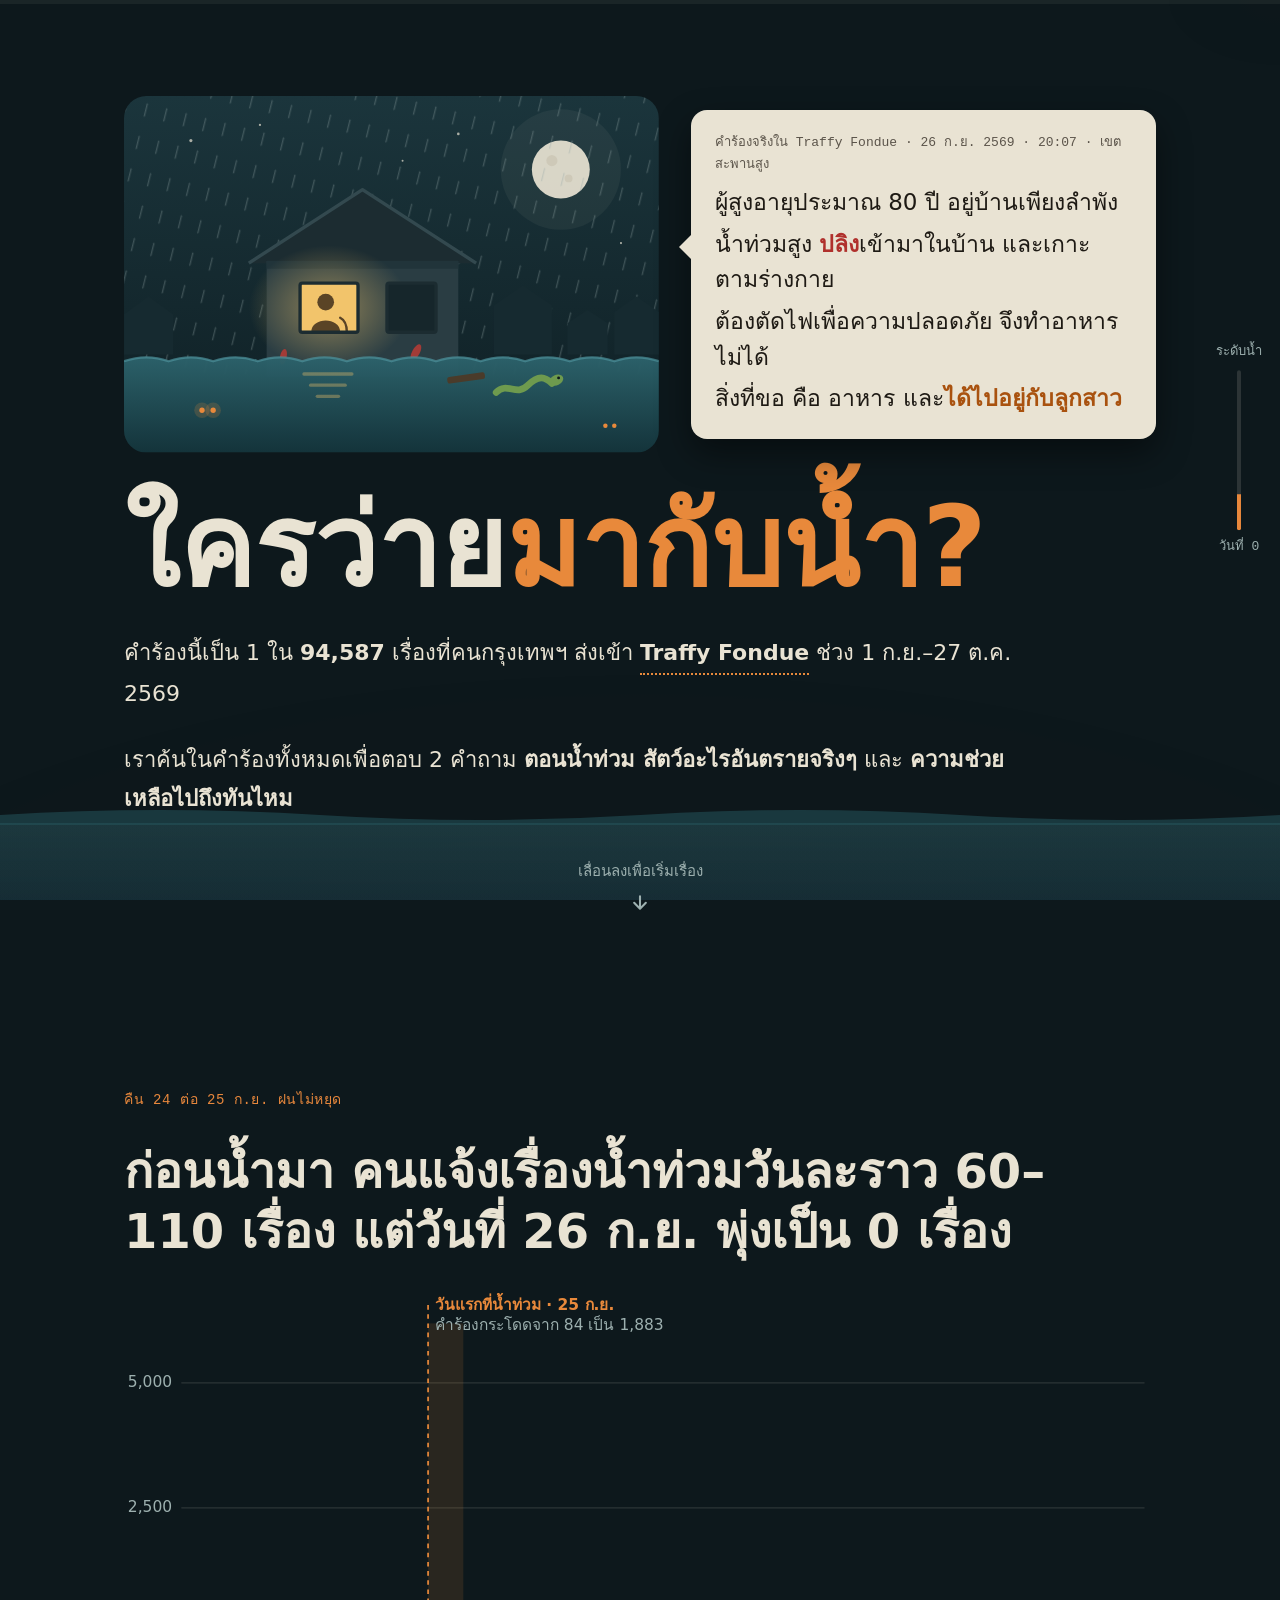
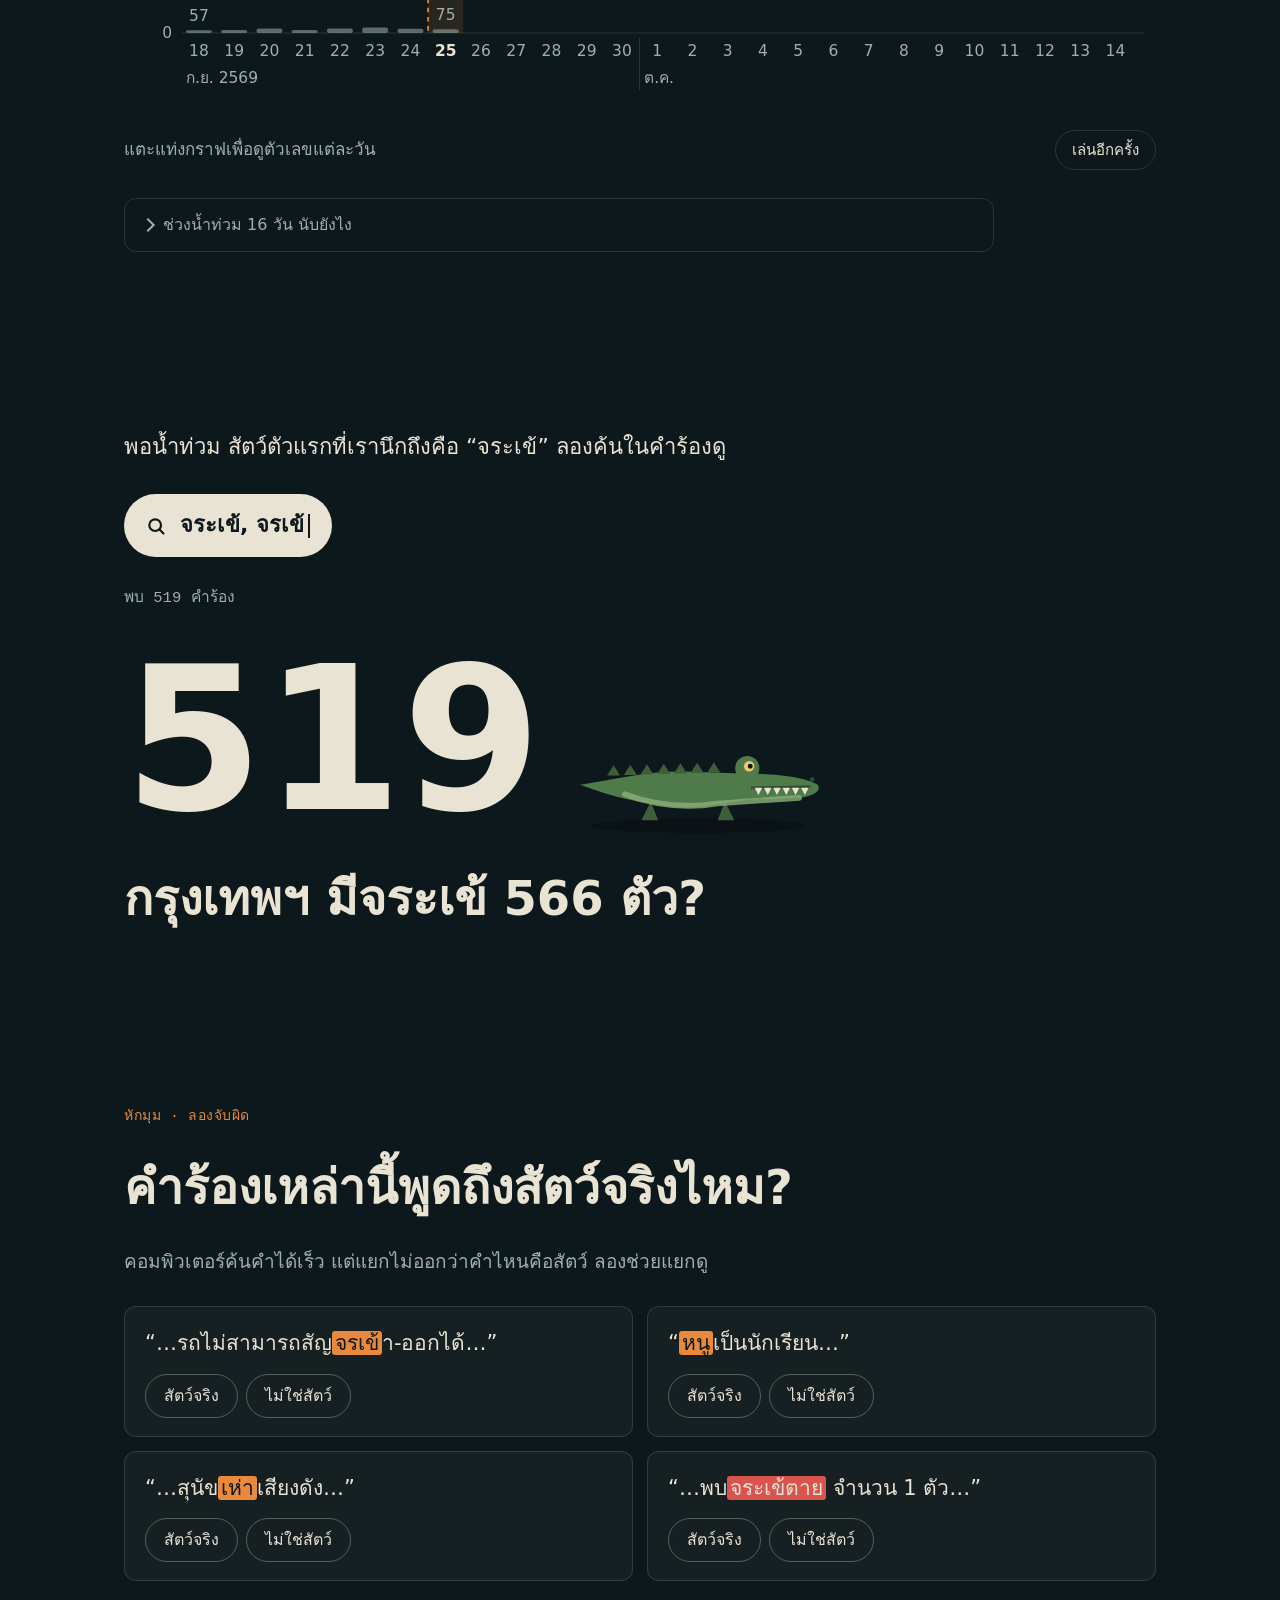
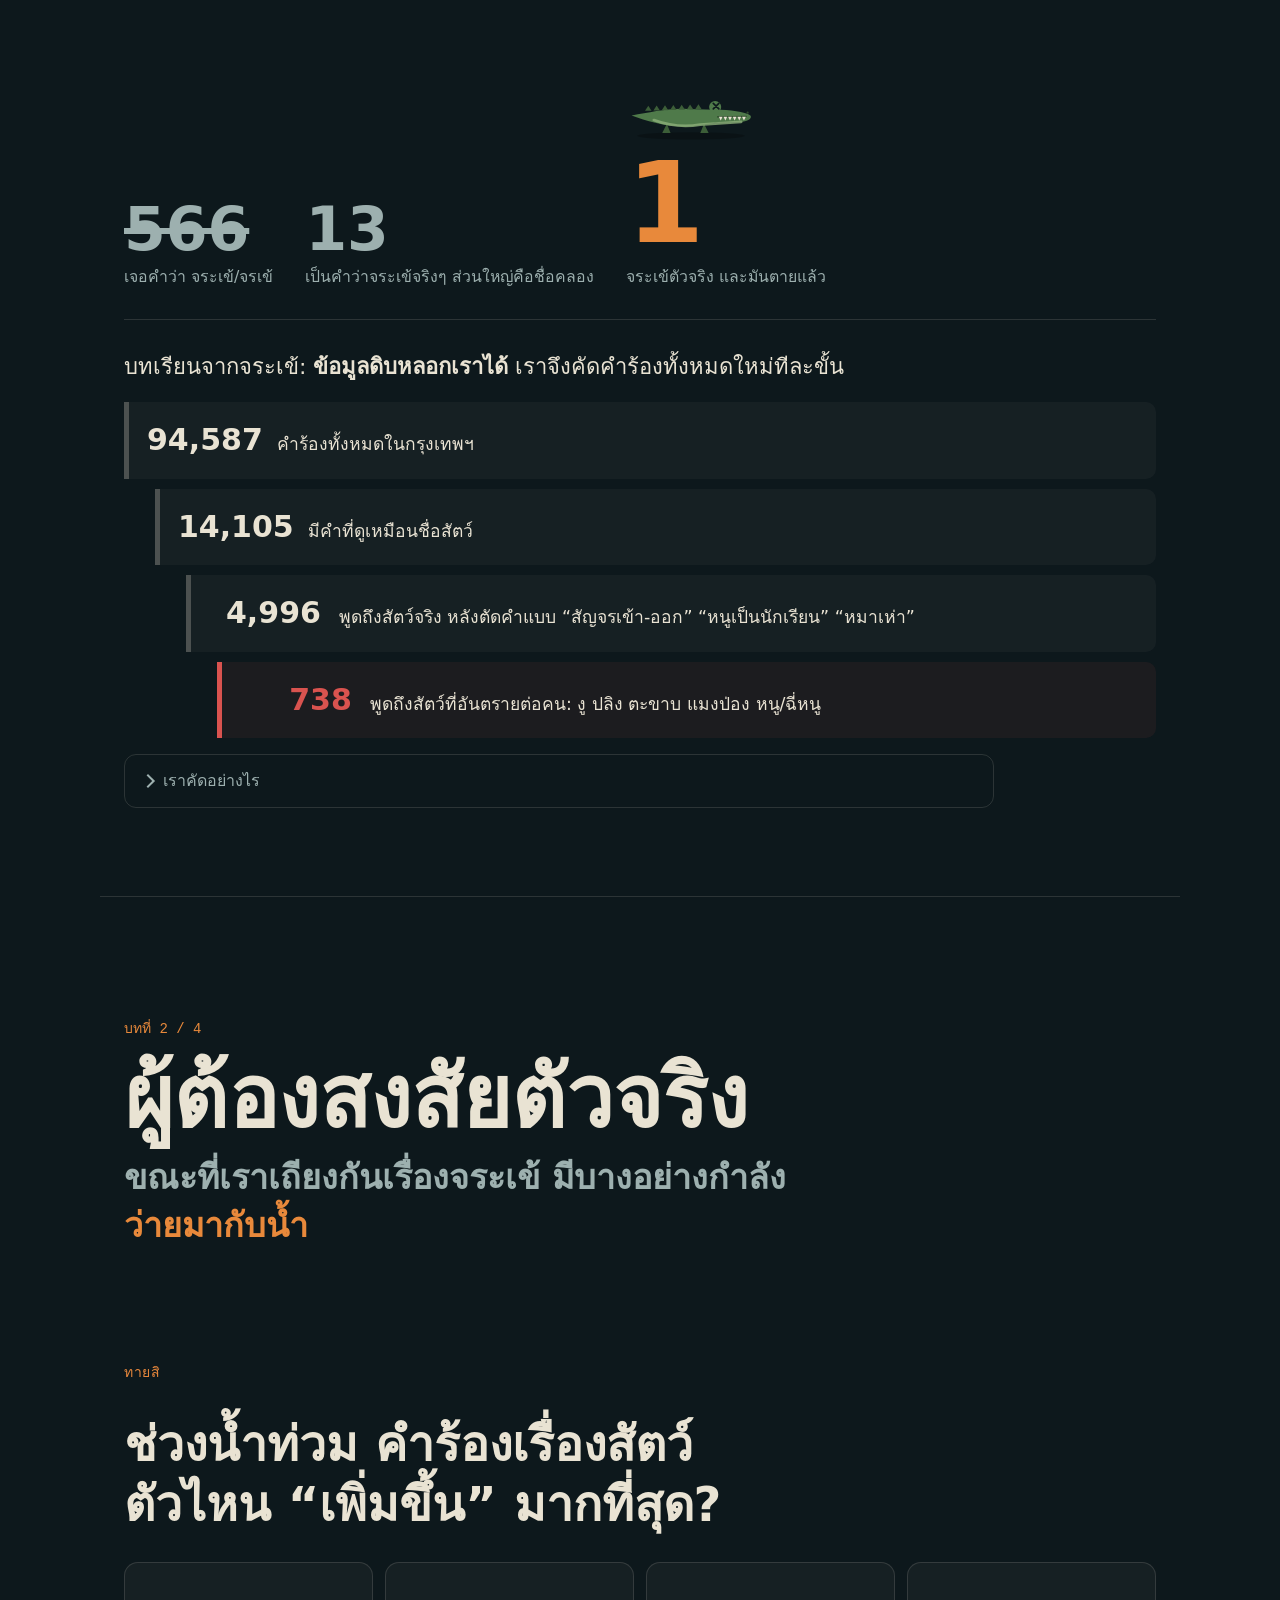
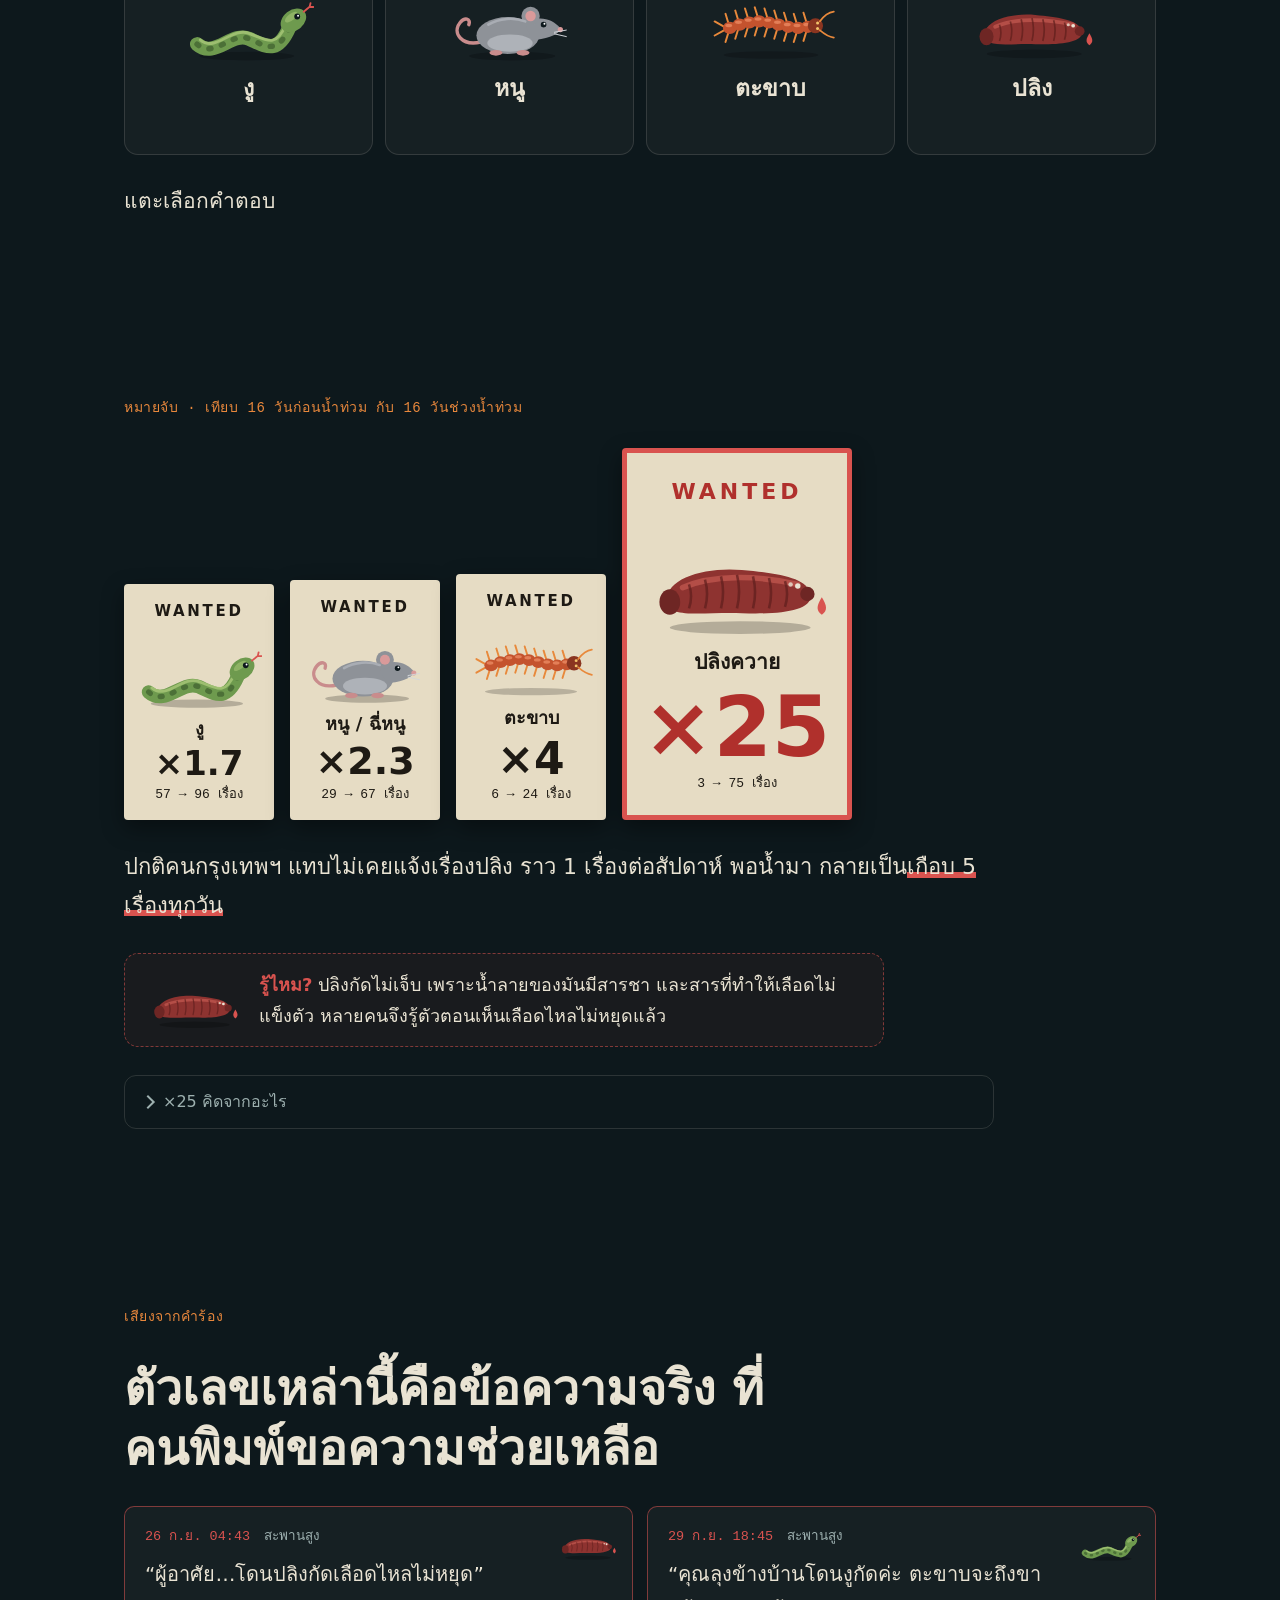
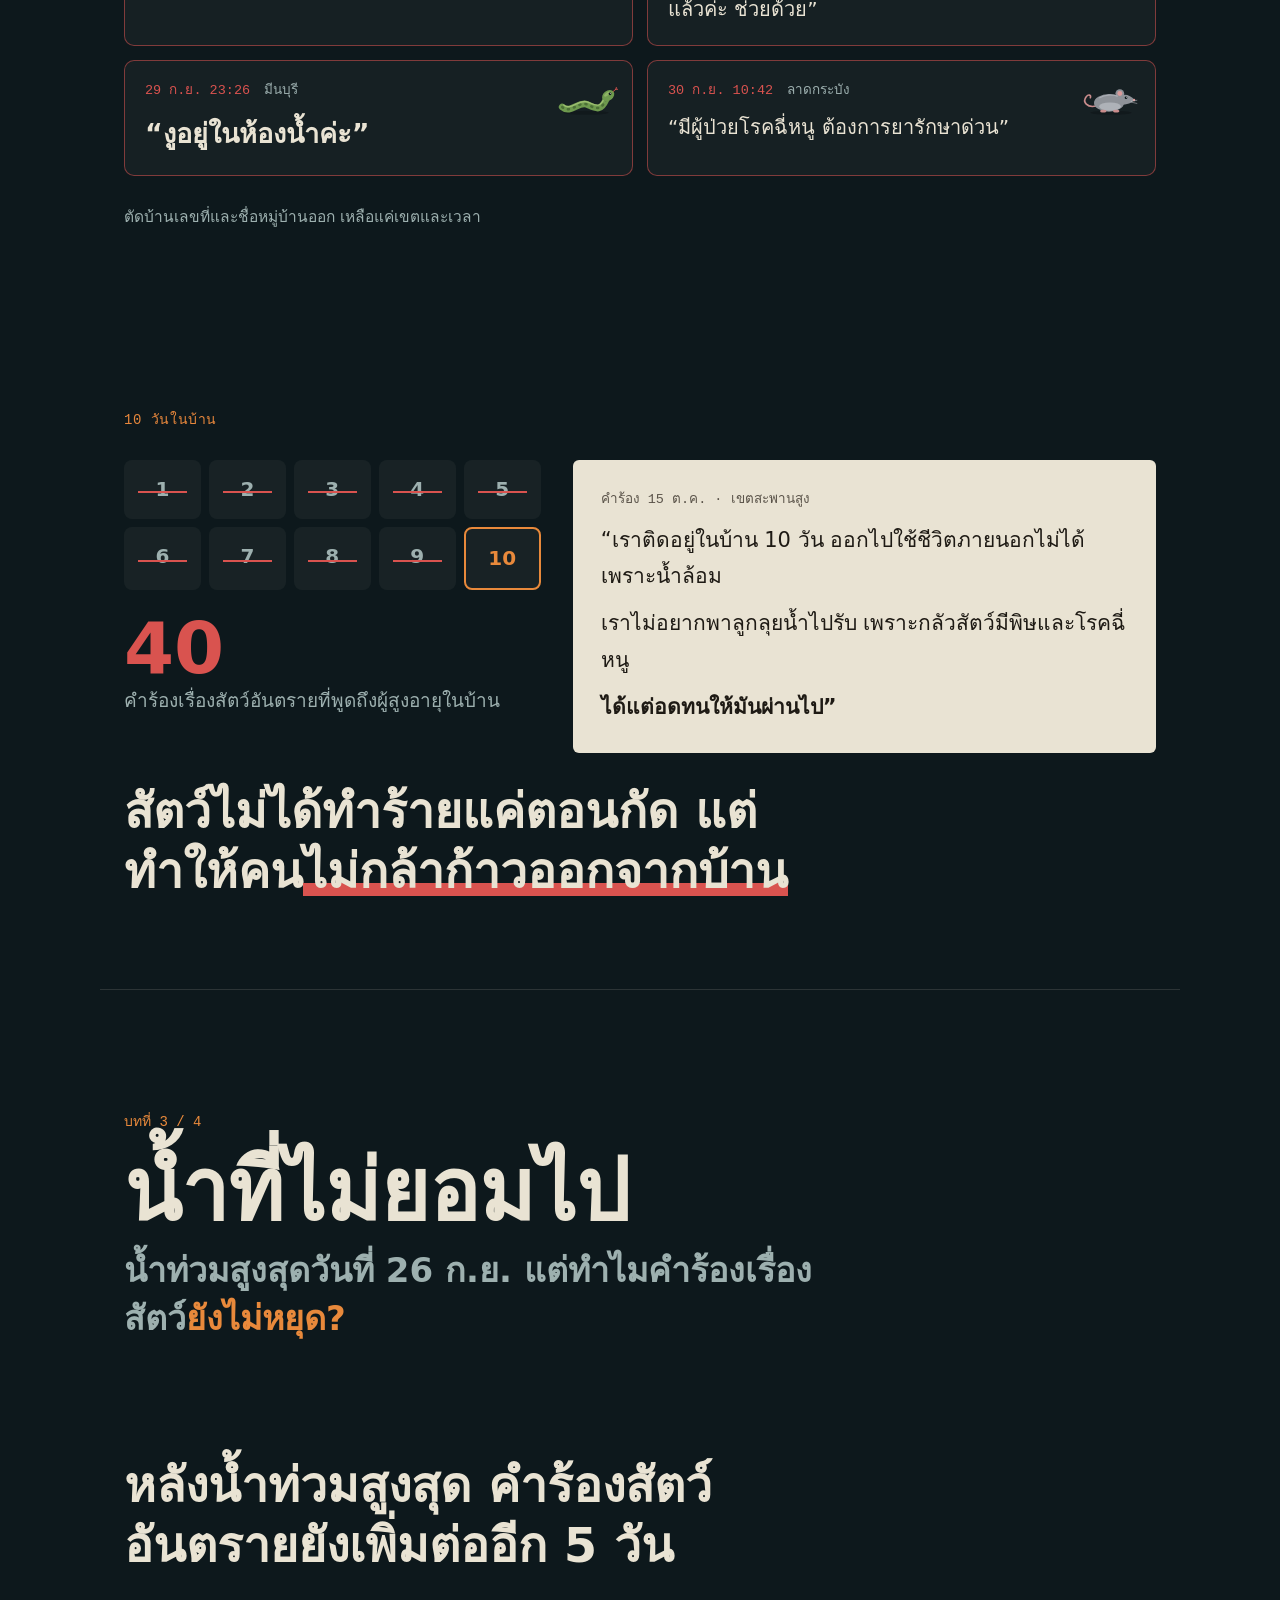
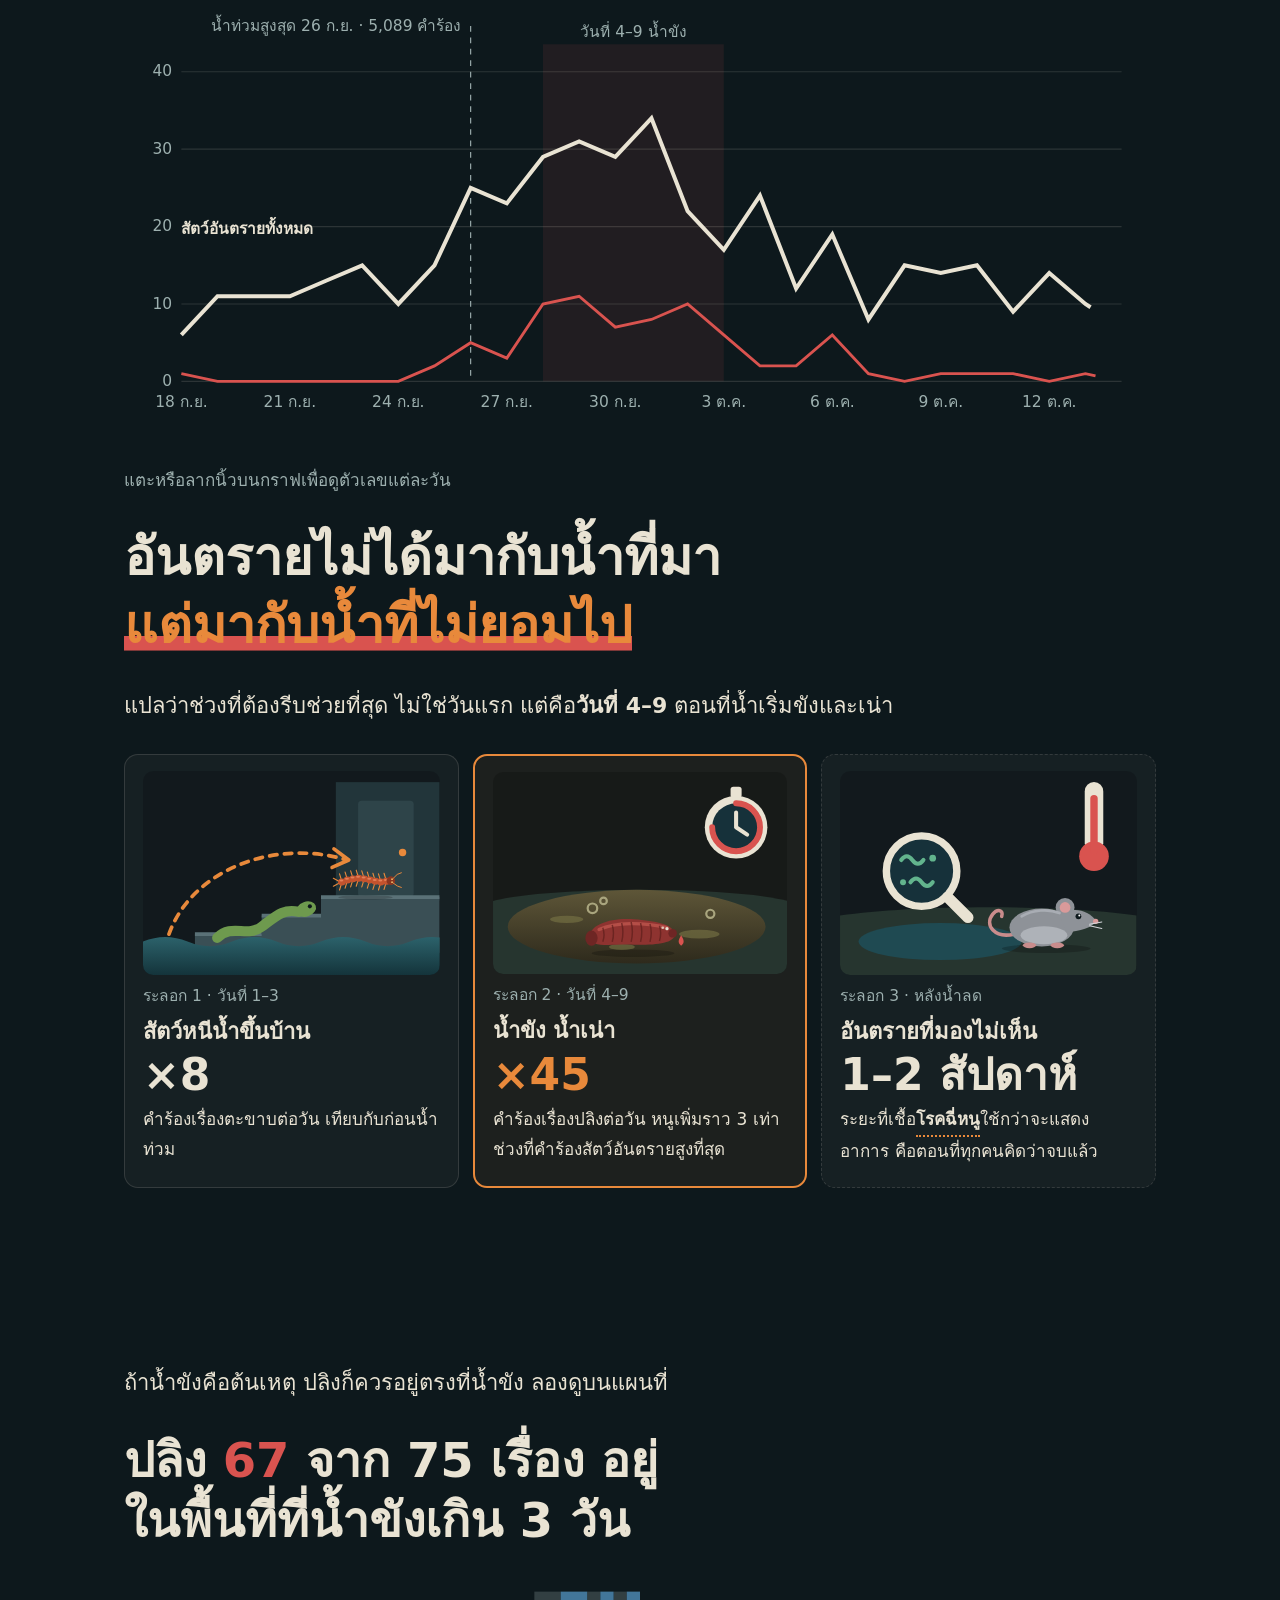
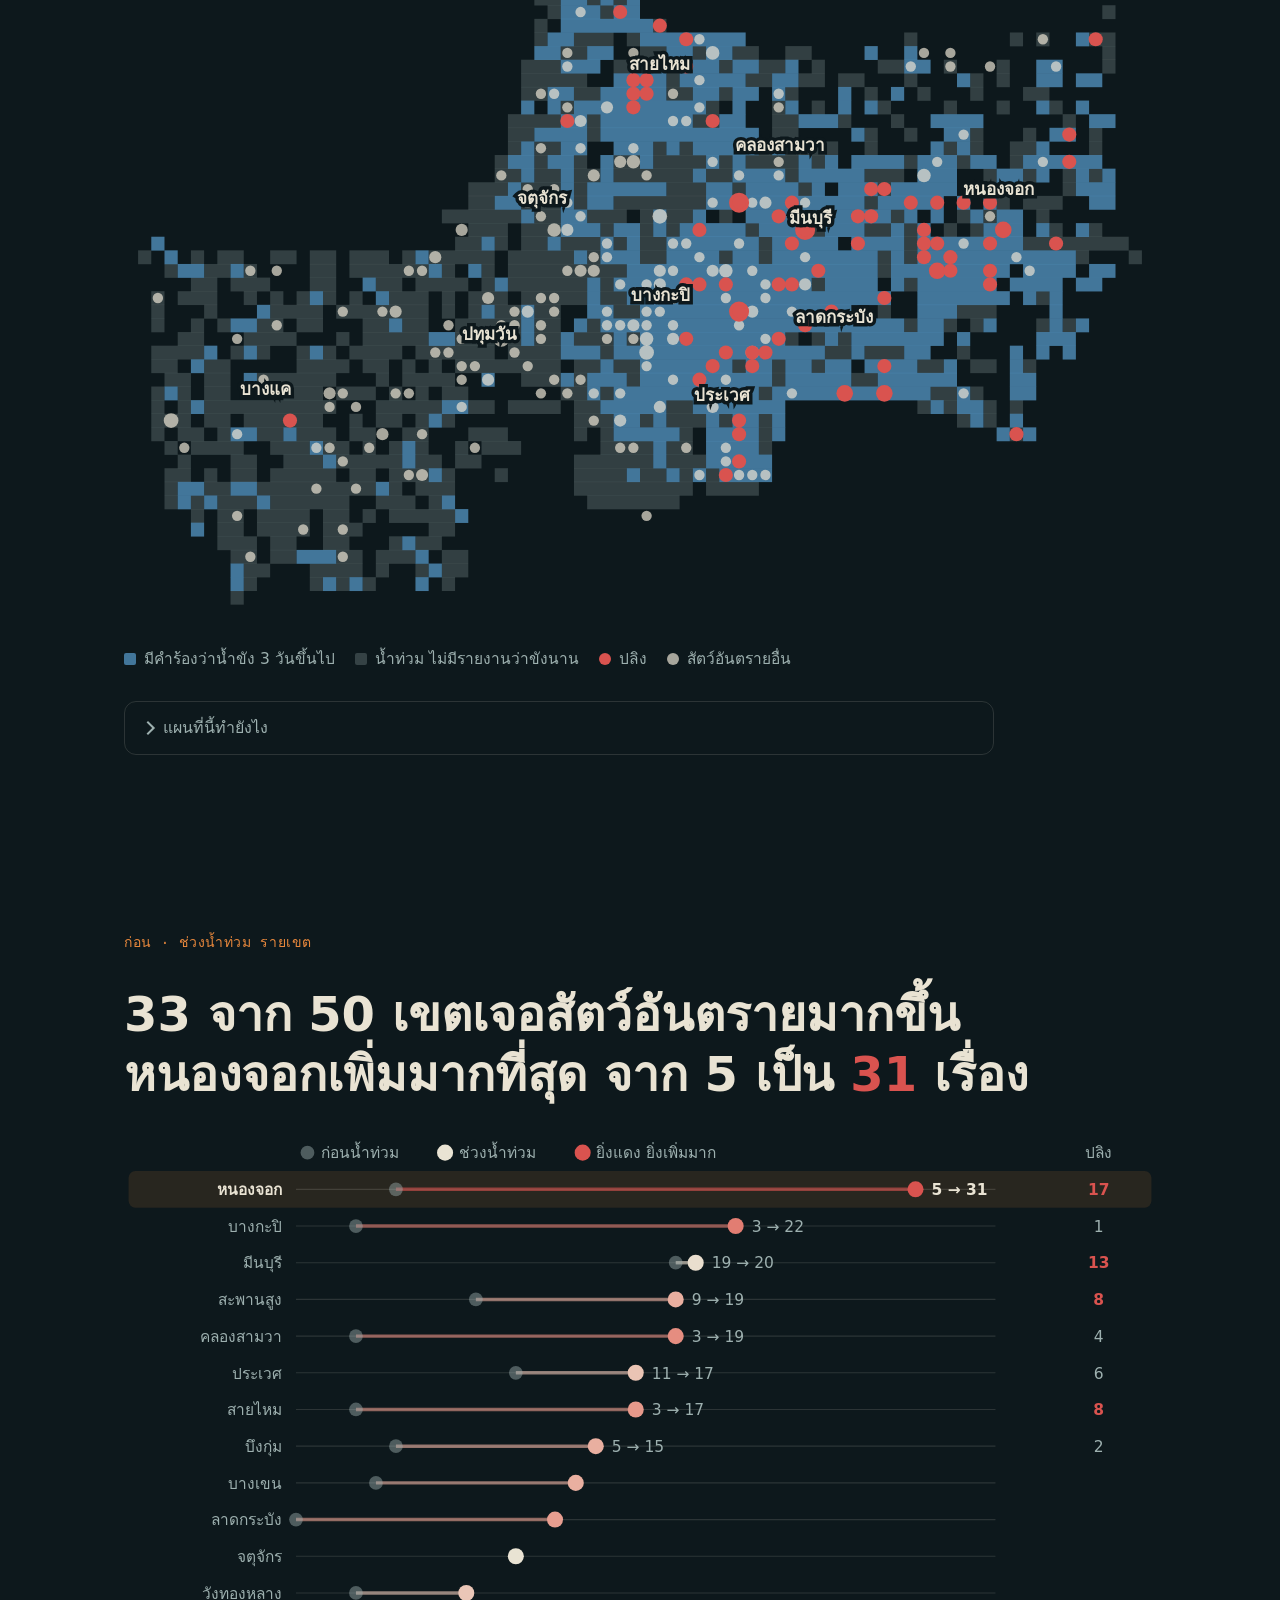
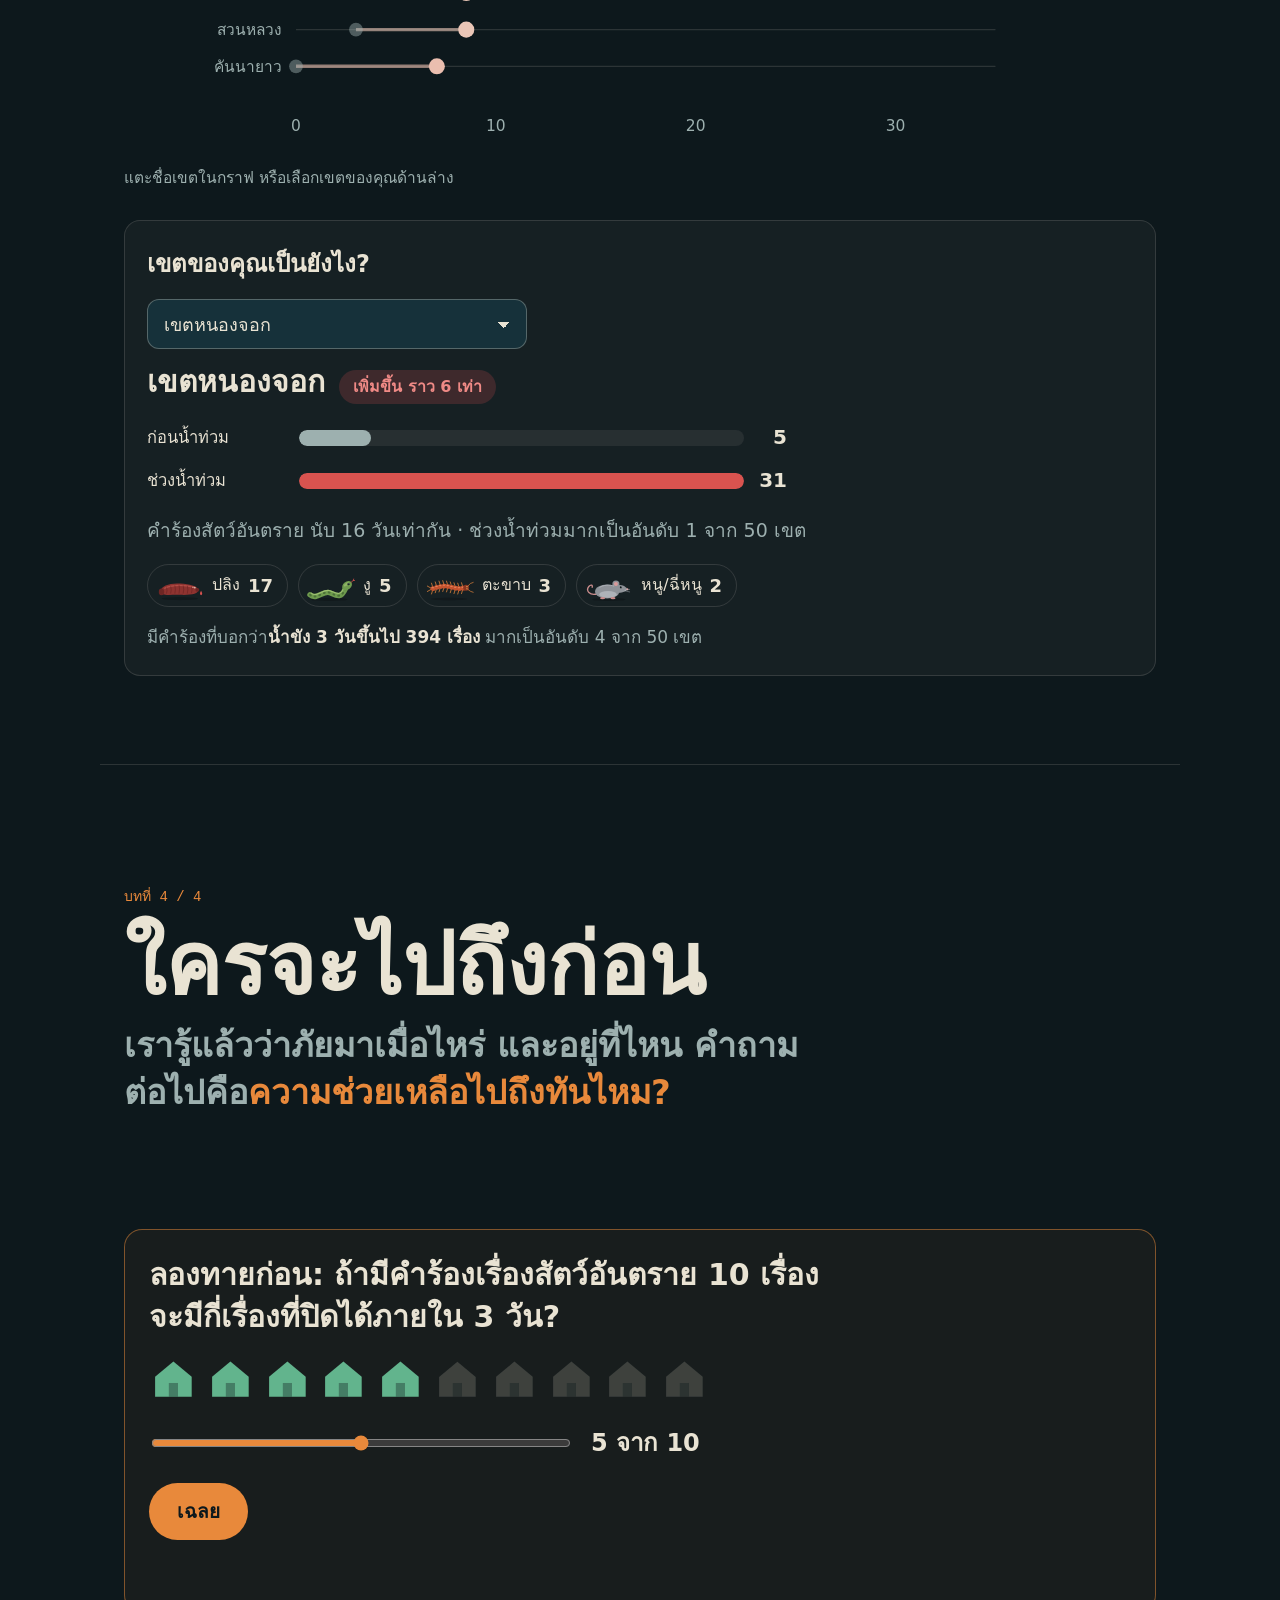
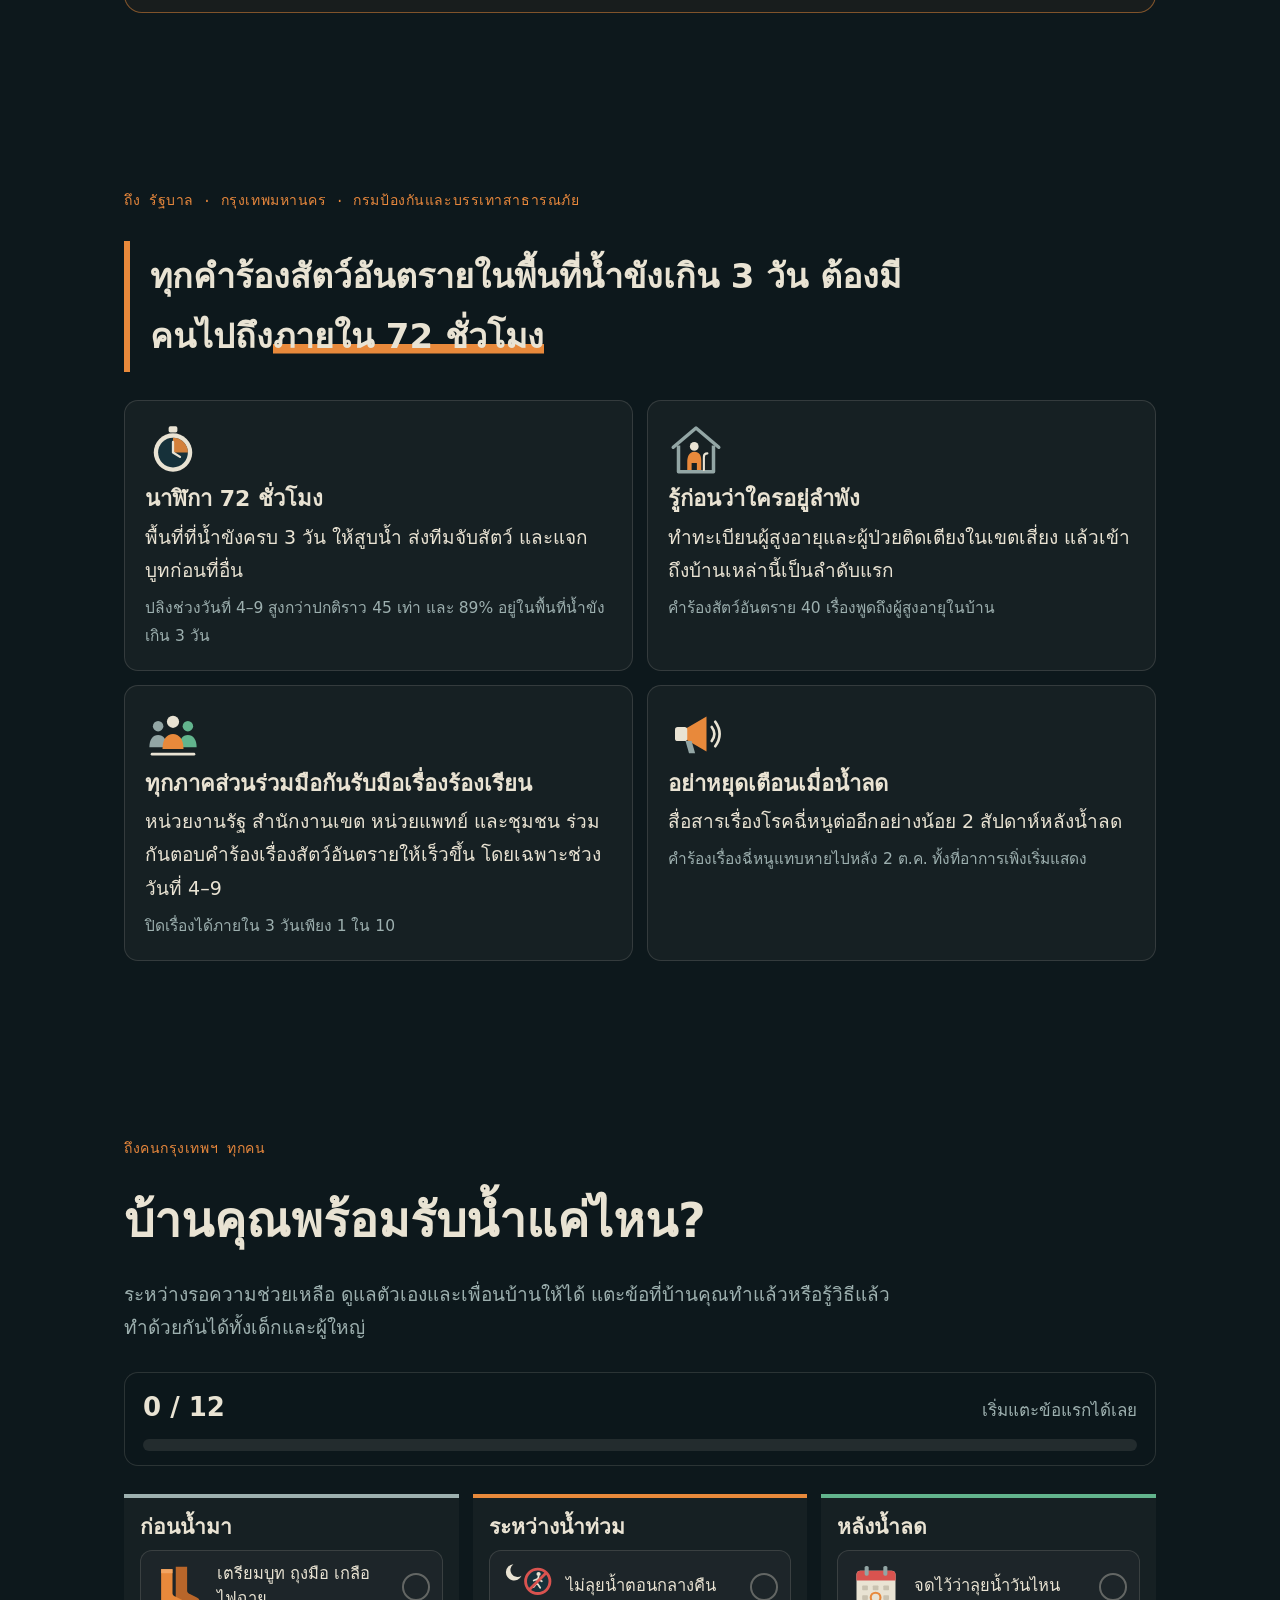
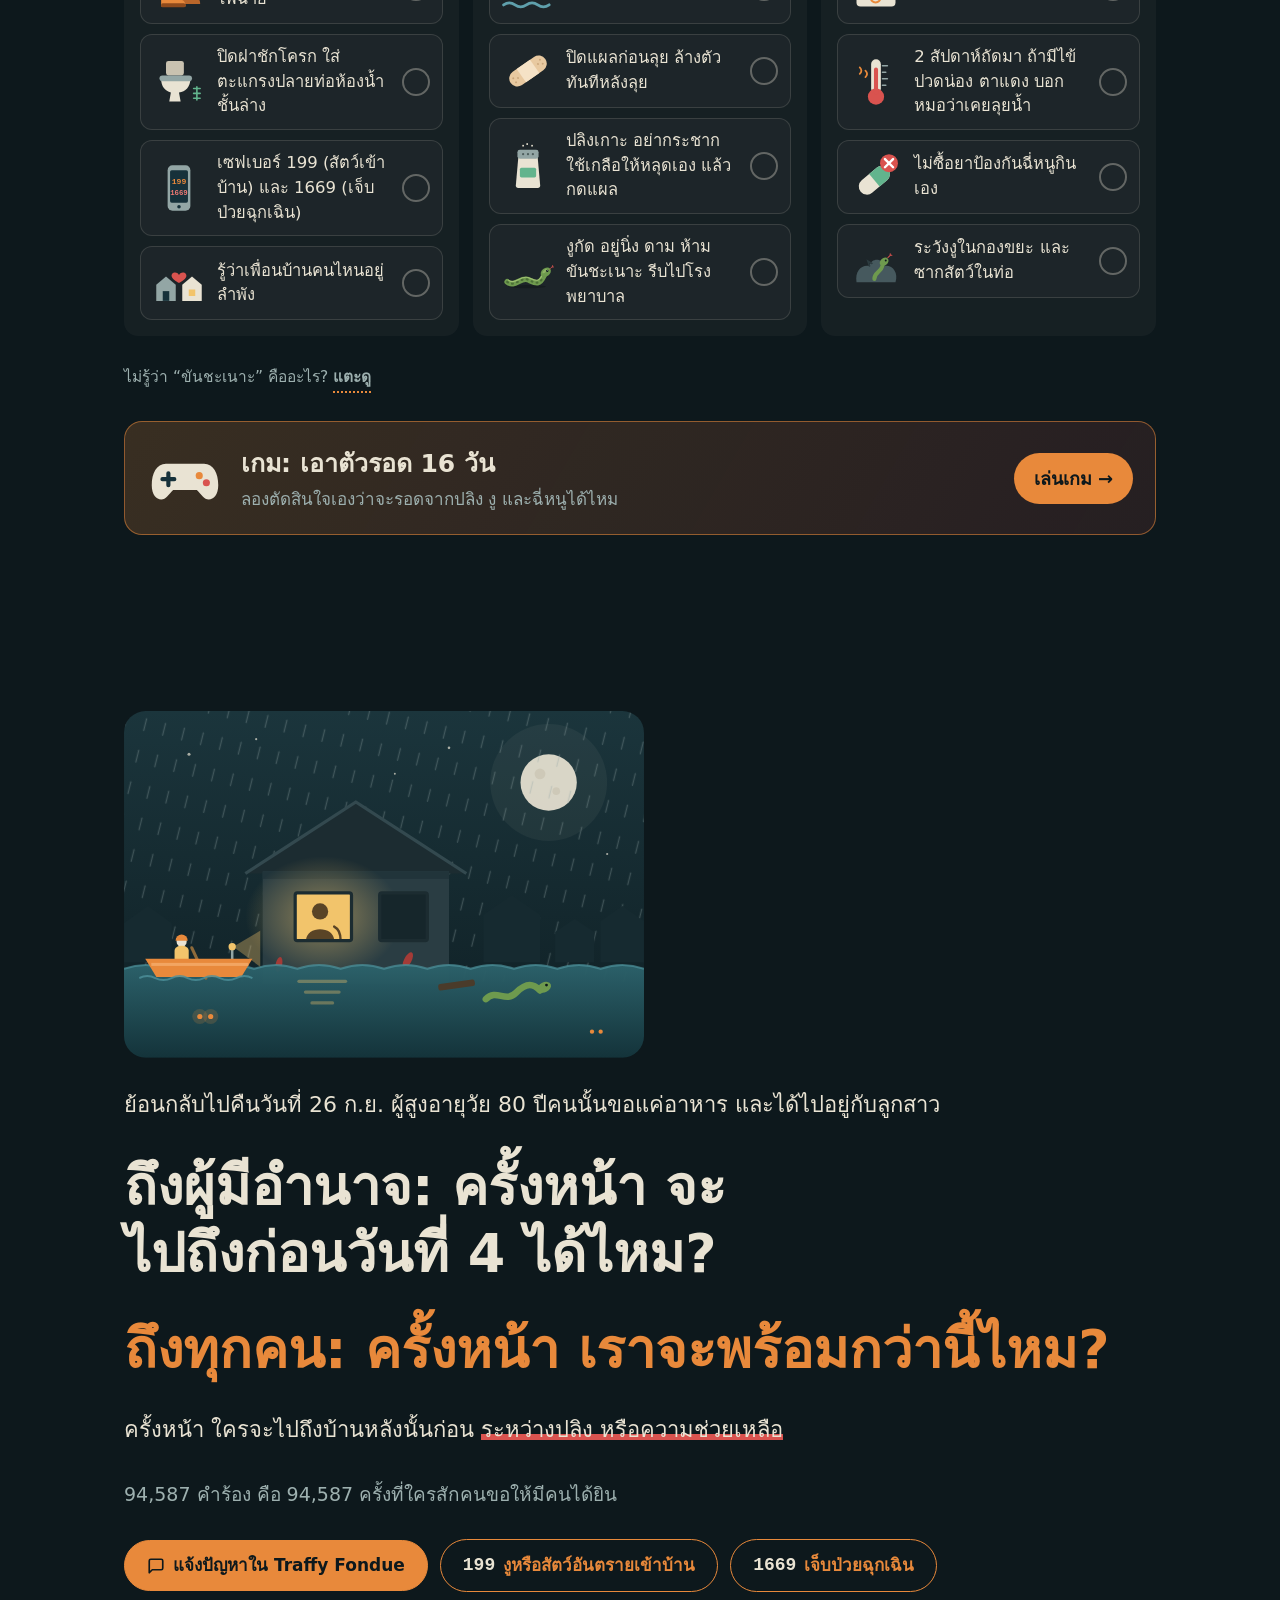
==== commit 5d0efdcb: "Add files via upload" ====
--- a/index.html
+++ b/index.html
@@ -5,19 +5,443 @@
 <meta name="viewport" content="width=device-width, initial-scale=1">
 <title>ใครว่ายมากับน้ำ?</title>
 <!--
+  ===== ไฟล์นี้รวม style.css, art.js, story-data.js, story.js ไว้ในไฟล์เดียวแล้ว อัปไฟล์นี้ไฟล์เดียวก็ใช้ได้ =====
   ===== วิธีแก้เนื้อหาเว็บนี้ =====
   • ข้อความทั้งหมดอยู่ในไฟล์นี้ แก้ได้ตรงๆ แต่ละหน้าคั่นด้วยบรรทัด  ===== ชื่อหน้า =====
   • ตัวเลขที่วิ่งนับ (มี data-count="...") : แก้ทั้งตัวเลขที่เห็น และค่า data-count ให้ตรงกัน
-  • ตัวเลขในกราฟ รายเขต และแผนที่ : data/story-data.js
-  • ภาพวาด : assets/art.js  เรียกใช้ด้วย <svg viewBox="0 0 64 64"><use href="#ชื่อภาพ"/></svg>
-  • สีและหน้าตา : assets/style.css   • การเคลื่อนไหวและปุ่มกด : assets/story.js
+  • ตัวเลขในกราฟ รายเขต และแผนที่ : story-data.js
+  • ภาพวาด : art.js  เรียกใช้ด้วย <svg viewBox="0 0 64 64"><use href="#ชื่อภาพ"/></svg>
+  • สีและหน้าตา : style.css   • การเคลื่อนไหวและปุ่มกด : story.js
   • เพิ่มหน้าใหม่ : คัดลอก <section class="page"> ... </section> ทั้งก้อนไปวาง แล้วตั้ง data-ch ตามบท (1–4)
   • เกม : ทำในไฟล์ game.html (ปุ่ม "เล่นเกม" ท้ายเรื่องลิงก์ไปไฟล์นี้แล้ว)
 -->
 <link rel="preconnect" href="https://fonts.googleapis.com">
 <link rel="preconnect" href="https://fonts.gstatic.com" crossorigin>
 <link href="https://fonts.googleapis.com/css2?family=Bai+Jamjuree:wght@500;600;700&family=Sarabun:wght@400;500;600;700&family=IBM+Plex+Mono:wght@400;500&display=swap" rel="stylesheet">
-<link rel="stylesheet" href="assets/style.css">
+<style>
+/* VOICE   : เล่าเหมือนข่าวสืบสวนตอนกลางคืน จริงจังแต่อ่านง่าย เด็กก็ตามทัน
+   IDEA    : เลื่อนผ่านคำร้องจริงทีละใบ ระดับน้ำด้านหลังขึ้นลงตามวันของน้ำท่วม
+   PICTURE : ภาพวาดบ้านกลางน้ำ สัตว์ 4 ตัว และฉาก 3 ระลอก วาดเองด้วย SVG (art.js)
+   COLOUR  : คืนสีน้ำเงินเขียวเข้ม ตัวหนังสือสีกระดูก ส้มไซเรนคือสีเด่น แดงปลิงใช้กับอันตรายเท่านั้น
+   LAYOUT  : คอลัมน์เดียว 1080px แบ่ง 4 บท ทุกบทมีจุดให้แตะเล่น */
+:root {
+  --night: #0D181C;
+  --water: #16313A;
+  --bone: #E9E3D3;
+  --silt: #9DB0AF;
+  --siren: #E8893B;
+  --leech: #D9534F;
+  --safe: #62B48D;
+  --line: rgba(233, 227, 211, 0.14);
+  --card: rgba(233, 227, 211, 0.04);
+  --font-display: "Bai Jamjuree", "Sarabun", system-ui, sans-serif;
+  --font-body: "Sarabun", system-ui, sans-serif;
+  --font-mono: "IBM Plex Mono", ui-monospace, monospace;
+  color-scheme: dark;
+}
+* { box-sizing: border-box; min-width: 0; }
+html { scroll-behavior: smooth; scroll-padding-top: 72px; }
+body { margin: 0; background: var(--night); color: var(--bone); font-family: var(--font-body); font-size: 19px; line-height: 1.75; -webkit-font-smoothing: antialiased; overflow-x: clip; }
+h1, h2, h3 { font-family: var(--font-display); line-height: 1.25; text-wrap: balance; margin: 0; }
+p { margin: 0; max-width: 64ch; }
+a { color: var(--siren); }
+a:focus-visible, button:focus-visible, select:focus-visible, input:focus-visible, summary:focus-visible { outline: 3px solid var(--siren); outline-offset: 3px; }
+button { font: inherit; }
+.num { font-variant-numeric: tabular-nums; }
+.t-siren { color: var(--siren); }
+.t-leech { color: var(--leech); }
+
+/* ฉากหลัง: ระดับน้ำ ความแดง แถบความคืบหน้า */
+#flood { position: fixed; left: 0; right: 0; bottom: 0; height: 6vh; z-index: 0; pointer-events: none; transition: height 0.25s linear; }
+#flood svg { position: absolute; top: -18px; left: 0; width: 200%; height: 20px; animation: drift 9s linear infinite; }
+#flood .body { position: absolute; inset: 0; background: linear-gradient(180deg, rgba(38, 84, 92, 0.55), rgba(22, 49, 58, 0.85)); }
+#flood .rust { position: absolute; inset: 0; opacity: 0; background: linear-gradient(180deg, rgba(122, 64, 42, 0.6), rgba(68, 34, 28, 0.9)); }
+#heat { position: fixed; inset: 0; z-index: 0; pointer-events: none; opacity: 0; background: radial-gradient(130% 75% at 50% 115%, rgba(217, 83, 79, 0.6), rgba(217, 83, 79, 0) 70%), radial-gradient(60% 50% at 100% 0%, rgba(217, 83, 79, 0.18), rgba(217, 83, 79, 0) 70%); }
+#gauge { position: fixed; right: 18px; top: 50%; transform: translateY(-50%); z-index: 3; font-family: var(--font-mono); font-size: 13px; color: var(--silt); display: flex; flex-direction: column; align-items: center; gap: 6px; }
+#gauge .bar { width: 4px; height: 160px; background: var(--line); border-radius: 2px; position: relative; overflow: hidden; }
+#gauge .fill { position: absolute; left: 0; right: 0; bottom: 0; background: var(--siren); height: 0%; }
+#prog { position: fixed; top: 0; left: 0; right: 0; height: 4px; z-index: 20; pointer-events: none; background: rgba(233, 227, 211, 0.06); }
+#prog .fill { height: 100%; width: 0%; background: linear-gradient(90deg, var(--siren), var(--leech)); }
+@keyframes drift { from { transform: translateX(0); } to { transform: translateX(-50%); } }
+
+/* เมนูบท */
+.chap { position: fixed; top: 12px; left: 50%; z-index: 15; transform: translate(-50%, -90px); transition: transform 0.35s ease; }
+.chap.show { transform: translate(-50%, 0); }
+.chap-now { display: inline-flex; align-items: center; gap: 10px; min-height: 44px; padding: 6px 16px; border-radius: 40px; border: 1px solid var(--line); background: rgba(13, 24, 28, 0.9); backdrop-filter: blur(8px); color: var(--bone); font-family: var(--font-display); font-size: 16px; cursor: pointer; white-space: nowrap; }
+#chapNum { font-family: var(--font-mono); font-size: 13px; color: var(--siren); }
+#chapList { position: absolute; top: 54px; left: 50%; transform: translateX(-50%); min-width: 250px; margin: 0; padding: 8px; list-style: none; background: #13252B; border: 1px solid var(--line); border-radius: 14px; box-shadow: 0 16px 40px rgba(0, 0, 0, 0.5); }
+#chapList a { display: block; padding: 10px 14px; border-radius: 8px; color: var(--bone); text-decoration: none; font-family: var(--font-display); font-size: 17px; }
+#chapList a:hover { background: rgba(233, 227, 211, 0.07); }
+#chapList a[aria-current="true"] { color: var(--siren); }
+
+/* โครงหน้า */
+main { position: relative; z-index: 1; }
+.page { max-width: 1080px; margin: 0 auto; padding: 88px 24px; display: flex; flex-direction: column; gap: 28px; }
+.eyebrow { font-family: var(--font-mono); font-size: 14px; letter-spacing: 0.04em; color: color-mix(in oklab, var(--siren), var(--leech) calc(var(--heat, 0) * 100%)); }
+.page h2 { font-size: clamp(30px, 4.4vw, 48px); font-weight: 700; }
+.lead { font-size: 22px; }
+.muted { color: var(--silt); }
+.note, .hint { font-size: 15.5px; color: var(--silt); }
+.chapter { position: relative; z-index: 1; max-width: 1080px; margin: 0 auto; padding: 120px 24px 24px; border-top: 1px solid var(--line); display: flex; flex-direction: column; gap: 10px; }
+.chapter-n { font-family: var(--font-mono); font-size: 14px; color: var(--siren); }
+.chapter-t { font-size: clamp(42px, 7vw, 84px); font-weight: 700; line-height: 1.1; }
+.chapter-q { font-family: var(--font-display); font-weight: 600; font-size: clamp(22px, 3vw, 34px); line-height: 1.4; color: var(--silt); max-width: 30ch; }
+.chapter-q em { font-style: normal; color: var(--siren); }
+
+/* กล่อง "นับยังไง" พับได้ */
+.how { border: 1px solid var(--line); border-radius: 12px; padding: 0 18px; max-width: 72ch; }
+.how summary { cursor: pointer; list-style: none; padding: 12px 0; font-size: 16px; color: var(--silt); display: flex; align-items: center; gap: 10px; min-height: 44px; }
+.how summary::-webkit-details-marker { display: none; }
+.how summary::before { content: ""; width: 8px; height: 8px; border-right: 2px solid currentColor; border-bottom: 2px solid currentColor; transform: rotate(-45deg); transition: transform 0.2s; flex: none; }
+.how[open] summary::before { transform: rotate(45deg); }
+.how summary:hover { color: var(--bone); }
+.how p { padding-bottom: 16px; font-size: 16px; color: var(--silt); }
+
+/* คำที่แตะเพื่อดูความหมาย */
+.tip { color: inherit; background: none; border: 0; padding: 0; border-bottom: 2px dotted var(--siren); cursor: help; font-weight: 600; line-height: inherit; }
+.tip:hover { color: var(--siren); }
+.sheet { position: fixed; left: 50%; bottom: 16px; transform: translateX(-50%); z-index: 30; width: min(560px, calc(100% - 24px)); background: var(--bone); color: #1E1A14; border-radius: 16px; padding: 18px 20px; box-shadow: 0 16px 40px rgba(0, 0, 0, 0.55); display: grid; grid-template-columns: minmax(0, 1fr) auto; gap: 4px 14px; }
+.sheet[hidden] { display: none; }
+.sheet b { font-family: var(--font-display); font-size: 19px; }
+.sheet p { grid-column: 1; font-size: 17px; line-height: 1.6; }
+.sheet button { grid-column: 2; grid-row: 1 / 3; align-self: start; min-height: 40px; padding: 6px 16px; border: 0; border-radius: 20px; background: #1E1A14; color: var(--bone); cursor: pointer; }
+
+/* ใบคำร้อง */
+.ticket { position: relative; background: var(--card); border: 1px solid var(--line); border-radius: 10px; padding: 18px 20px; display: flex; flex-direction: column; gap: 8px; }
+.ticket:has(.t-ico) { padding-right: 86px; }
+.ticket .t-ico { position: absolute; right: 14px; top: 14px; width: 62px; }
+.ticket .meta { font-family: var(--font-mono); font-size: 13.5px; color: var(--silt); display: flex; gap: 14px; flex-wrap: wrap; }
+.ticket .meta b { color: var(--siren); font-weight: 500; }
+.ticket q { font-size: 20px; quotes: "“" "”"; }
+.ticket q.loud { font-size: 27px; font-weight: 600; }
+.ticket.red { border-color: rgba(217, 83, 79, 0.55); }
+.ticket.red .meta b { color: var(--leech); }
+.ticket.ok { border-color: rgba(98, 180, 141, 0.6); }
+.ticket.ok .meta b { color: var(--safe); }
+.tickets { display: grid; grid-template-columns: repeat(2, minmax(0, 1fr)); gap: 14px; }
+
+/* เปิดเรื่อง */
+.hero { padding-top: 96px; }
+.hero-grid { display: grid; grid-template-columns: minmax(0, 1.15fr) minmax(0, 1fr); gap: 32px; align-items: center; }
+.hero-art { margin: 0; }
+.hero-art svg, .end-art svg { display: block; width: 100%; height: auto; }
+.bubble { position: relative; background: var(--bone); color: #1E1A14; border-radius: 16px; padding: 22px 24px; box-shadow: 0 14px 34px rgba(0, 0, 0, 0.45); }
+.bubble::before { content: ""; position: absolute; left: -12px; top: 38%; border: 12px solid transparent; border-left: 0; border-right-color: var(--bone); }
+.bubble-meta { font-family: var(--font-mono); font-size: 13px; color: #5B544A; margin-bottom: 8px; }
+.bubble .lines { display: flex; flex-direction: column; gap: 6px; font-size: clamp(19px, 2.1vw, 23px); line-height: 1.55; }
+.bubble .t-leech { color: #B0302C; }
+.bubble .t-siren { color: #A9520F; }
+.js .bubble .lines span { animation: type 0.9s ease-out both; }
+.js .bubble .lines span:nth-child(2) { animation-delay: 0.7s; }
+.js .bubble .lines span:nth-child(3) { animation-delay: 1.4s; }
+.js .bubble .lines span:nth-child(4) { animation-delay: 2.1s; }
+@keyframes type { from { opacity: 0; transform: translateY(8px); } to { opacity: 1; transform: none; } }
+.hero h1 { font-size: clamp(52px, 9vw, 112px); font-weight: 700; line-height: 1.05; margin-top: 8px; }
+.hero h1 em { font-style: normal; color: var(--siren); }
+.scroll-hint { display: flex; flex-direction: column; align-items: center; gap: 8px; color: var(--silt); font-size: 15px; padding-top: 12px; }
+.scroll-hint svg { animation: sh-bounce 2.2s ease-in-out infinite; }
+@keyframes sh-bounce { 0%, 100% { transform: translateY(0); } 55% { transform: translateY(10px); } }
+
+/* จระเข้ */
+.search { display: flex; align-items: center; gap: 14px; background: var(--bone); color: var(--night); border-radius: 40px; padding: 12px 22px; width: fit-content; font-size: 22px; font-weight: 600; }
+.caret { width: 2px; height: 1.1em; background: var(--night); margin-left: -10px; opacity: 0; }
+.searching .caret { opacity: 1; animation: blink 0.8s steps(1) infinite; }
+#qStatus { min-height: 1.7em; font-family: var(--font-mono); }
+.big { font-family: var(--font-display); font-weight: 700; font-size: clamp(90px, 18vw, 200px); line-height: 1; color: var(--siren); }
+.croc-row { display: flex; align-items: flex-end; gap: 12px 28px; flex-wrap: wrap; }
+.croc-art { width: clamp(150px, 24vw, 260px); }
+#n566 { transition: color 0.6s; transform-origin: left bottom; cursor: pointer; }
+#n566.ticking { color: var(--bone); }
+#n566.landed { animation: land 0.45s cubic-bezier(0.3, 1.6, 0.5, 1); }
+@keyframes land { 40% { transform: scale(1.08); } }
+mark { background: var(--siren); color: var(--night); padding: 0 3px; border-radius: 3px; }
+mark.red { background: var(--leech); color: var(--bone); }
+
+/* จับผิดคำร้อง */
+.fakes { display: grid; grid-template-columns: repeat(2, minmax(0, 1fr)); gap: 14px; }
+.fake { background: var(--card); border: 1px solid var(--line); border-radius: 12px; padding: 18px 20px; display: flex; flex-direction: column; gap: 12px; transition: border-color 0.3s, background 0.3s; }
+.fake q { font-size: 21px; quotes: "“" "”"; }
+.fake-btns { display: flex; gap: 8px; flex-wrap: wrap; }
+.fake-btns button { min-height: 44px; padding: 6px 18px; border-radius: 30px; border: 1px solid rgba(233, 227, 211, 0.3); background: transparent; color: var(--bone); font-family: var(--font-display); font-size: 16px; cursor: pointer; }
+.fake-btns button:hover { border-color: var(--siren); }
+.fake.done .fake-btns button { cursor: default; opacity: 0.45; }
+.fake.done .fake-btns button.picked { opacity: 1; background: rgba(233, 227, 211, 0.12); }
+.fake.right { border-color: rgba(98, 180, 141, 0.7); background: rgba(98, 180, 141, 0.07); }
+.fake.wrong { border-color: rgba(232, 137, 59, 0.7); background: rgba(232, 137, 59, 0.07); }
+.fake-why { font-size: 16.5px; color: var(--silt); }
+.fake-why b { color: var(--bone); }
+.js .fake:not(.done) .fake-why { display: none; }
+.fake-score { font-family: var(--font-display); font-size: 21px; min-height: 1.5em; }
+.funnel { display: flex; align-items: flex-end; gap: 20px 32px; flex-wrap: wrap; }
+.funnel > div { display: flex; flex-direction: column; gap: 4px; max-width: 16em; }
+.funnel .n { font-family: var(--font-display); font-weight: 700; line-height: 1; }
+.funnel-end svg { width: 130px; }
+.clean { border-top: 1px solid var(--line); padding-top: 28px; display: flex; flex-direction: column; gap: 16px; }
+.clean-t { font-size: 22px; }
+.sieve { list-style: none; padding: 0; margin: 0; display: grid; gap: 10px; }
+.sieve li { display: grid; grid-template-columns: 112px minmax(0, 1fr); align-items: baseline; gap: 18px; padding: 12px 18px; border-left: 5px solid rgba(233, 227, 211, 0.25); background: var(--card); border-radius: 0 10px 10px 0; }
+.sieve li:nth-child(2) { margin-left: 3%; }
+.sieve li:nth-child(3) { margin-left: 6%; }
+.sieve li:nth-child(4) { margin-left: 9%; }
+.sieve b { font-family: var(--font-display); font-size: 30px; text-align: right; }
+.sieve span { font-size: 17.5px; }
+.sieve li.hl { border-left-color: var(--leech); background: rgba(217, 83, 79, 0.08); }
+.sieve li.hl b { color: var(--leech); }
+
+/* กราฟ */
+.chart { width: 100%; overflow-x: auto; }
+.chart svg { display: block; width: 100%; height: auto; min-width: 560px; }
+.chart text { fill: var(--silt); font-family: var(--font-body); font-size: 13.5px; transition: opacity 0.4s; }
+.chart .hl { fill: var(--bone); font-weight: 600; }
+.chart-foot { display: flex; justify-content: space-between; align-items: center; gap: 12px; flex-wrap: wrap; }
+.readout { font-size: 17px; color: var(--silt); min-height: 1.7em; }
+.readout b { color: var(--bone); }
+.replay { min-height: 40px; padding: 6px 16px; border-radius: 30px; border: 1px solid var(--line); background: transparent; color: var(--bone); font-family: var(--font-display); font-size: 15px; cursor: pointer; }
+.replay:hover { border-color: var(--siren); }
+.hit { fill: transparent; cursor: pointer; }
+
+/* ทายสิ */
+.quiz { display: grid; grid-template-columns: repeat(4, minmax(0, 1fr)); gap: 12px; }
+.quiz button { color: var(--bone); background: var(--card); border: 1px solid var(--line); border-radius: 14px; padding: 14px 12px 16px; cursor: pointer; display: flex; flex-direction: column; align-items: center; gap: 4px; transition: border-color 0.2s, transform 0.2s; }
+.quiz button:hover { border-color: var(--siren); transform: translateY(-3px); }
+.quiz svg { width: 100%; max-width: 130px; }
+.quiz .nm { font-family: var(--font-display); font-size: 23px; font-weight: 600; }
+.quiz .x { font-family: var(--font-mono); font-size: 15px; color: var(--silt); visibility: hidden; }
+.quiz.done .x { visibility: visible; }
+.quiz.done button.win { border-color: var(--leech); background: rgba(217, 83, 79, 0.12); animation: quiz-pop 0.55s cubic-bezier(0.3, 1.5, 0.5, 1); }
+@keyframes quiz-pop { 35% { transform: scale(1.1); } 75% { transform: scale(0.97); } }
+.quiz-msg { font-size: 21px; min-height: 1.7em; }
+
+/* หมายจับ */
+.wanted { display: flex; align-items: flex-end; gap: 16px; flex-wrap: wrap; }
+.poster { width: 150px; background: #E6DCC4; color: #1E1A14; border-radius: 4px; padding: 14px 12px; display: flex; flex-direction: column; align-items: center; gap: 2px; box-shadow: 0 8px 22px rgba(0, 0, 0, 0.4); }
+.poster svg { width: 100%; }
+.poster .w { font-family: var(--font-display); font-weight: 700; letter-spacing: 0.18em; font-size: 15px; }
+.poster .who { font-weight: 600; font-size: 18px; }
+.poster .k { display: inline-block; font-family: var(--font-display); font-weight: 700; line-height: 1.05; }
+.poster .f { font-family: var(--font-mono); font-size: 13px; }
+.poster.top { width: 230px; padding: 20px 14px; border: 5px solid var(--leech); }
+.poster.top .w { font-size: 22px; }
+.poster.top .who { font-size: 21px; }
+.poster.top .w, .poster.top .k { color: #B0302C; }
+.fact { display: flex; align-items: center; gap: 18px; border: 1px dashed rgba(217, 83, 79, 0.55); border-radius: 14px; padding: 14px 20px; background: rgba(217, 83, 79, 0.06); max-width: 760px; }
+.fact svg { width: 96px; flex: none; }
+.fact p { font-size: 18px; }
+.fact b { color: var(--leech); }
+
+/* 10 วันในบ้าน */
+.split { display: grid; grid-template-columns: minmax(0, 1fr) minmax(0, 1.4fr); gap: 32px; align-items: start; }
+.home-left { display: flex; flex-direction: column; gap: 22px; }
+.cal { display: grid; grid-template-columns: repeat(5, minmax(0, 1fr)); gap: 8px; }
+.cal span { position: relative; font-family: var(--font-display); font-weight: 700; font-size: 20px; text-align: center; padding: 12px 0; border-radius: 8px; background: rgba(233, 227, 211, 0.05); color: var(--silt); }
+.cal span::after { content: ""; position: absolute; left: 18%; right: 18%; top: 52%; height: 2px; background: var(--leech); transform-origin: left; transition: transform 0.25s ease-out; transition-delay: calc(var(--i, 0) * 260ms); }
+.cal span:last-child { color: var(--siren); border: 2px solid var(--siren); }
+.cal span:last-child::after { display: none; }
+.cal.armed span::after { transform: scaleX(0); }
+.cal.in span:last-child { animation: glow 1.4s ease-in-out 2.6s 3; }
+@keyframes glow { 50% { box-shadow: 0 0 0 6px rgba(232, 137, 59, 0.25); background: rgba(232, 137, 59, 0.15); } }
+.letter { background: var(--bone); color: #1E1A14; border-radius: 6px; padding: 28px; font-size: 21px; line-height: 1.75; display: flex; flex-direction: column; gap: 10px; }
+.letter .meta { font-family: var(--font-mono); font-size: 13.5px; color: #5B544A; }
+
+/* Aha */
+.aha { font-family: var(--font-display); font-weight: 700; font-size: clamp(30px, 4.6vw, 52px); line-height: 1.3; max-width: none; }
+.aha em { font-style: normal; color: var(--siren); }
+.waves { display: grid; grid-template-columns: repeat(3, minmax(0, 1fr)); gap: 14px; }
+.wave { border: 1px solid var(--line); border-radius: 14px; padding: 16px 18px 20px; display: flex; flex-direction: column; gap: 8px; background: var(--card); }
+.wave svg { width: 100%; border-radius: 10px; background: rgba(0, 0, 0, 0.18); }
+.wave h3 { font-size: 22px; }
+.wave .k { font-family: var(--font-display); font-weight: 700; font-size: 44px; line-height: 1; }
+.wave p { font-size: 17px; }
+.wave.peak { border: 2px solid var(--siren); background: rgba(232, 137, 59, 0.07); }
+.wave.peak .k { color: var(--siren); }
+.wave.ghost { border-style: dashed; }
+
+/* แผนที่ */
+.map svg { width: 100%; height: auto; display: block; max-height: 640px; }
+.map text { font-family: var(--font-body); font-weight: 600; fill: var(--bone); paint-order: stroke; stroke: var(--night); stroke-width: 0.5px; }
+.legend { display: flex; gap: 10px 20px; flex-wrap: wrap; font-size: 15.5px; color: var(--silt); }
+.legend i { display: inline-block; width: 12px; height: 12px; border-radius: 2px; margin-right: 8px; vertical-align: -1px; }
+
+/* รายเขต */
+.finder { border: 1px solid var(--line); border-radius: 16px; padding: 22px; background: var(--card); display: grid; gap: 14px; }
+.finder-q { font-family: var(--font-display); font-size: 24px; font-weight: 700; }
+.finder select { width: min(100%, 380px); min-height: 50px; padding: 8px 44px 8px 16px; font: inherit; font-size: 18px; color: var(--bone); background-color: var(--water); border: 1px solid rgba(233, 227, 211, 0.3); border-radius: 12px; appearance: none; cursor: pointer;
+  background-image: linear-gradient(45deg, transparent 50%, var(--bone) 50%), linear-gradient(135deg, var(--bone) 50%, transparent 50%); background-position: calc(100% - 22px) 52%, calc(100% - 16px) 52%; background-size: 6px 6px; background-repeat: no-repeat; }
+.finder-card { display: grid; gap: 16px; }
+.fc-head { display: flex; flex-wrap: wrap; gap: 8px 14px; align-items: baseline; }
+.fc-head h3 { font-size: 30px; }
+.chip { display: inline-block; font-family: var(--font-display); font-size: 16px; font-weight: 600; padding: 3px 14px; border-radius: 20px; }
+.chip.up { background: rgba(217, 83, 79, 0.2); color: #F08A86; }
+.chip.flat { background: rgba(157, 176, 175, 0.2); color: var(--silt); }
+.chip.down { background: rgba(98, 180, 141, 0.2); color: var(--safe); }
+.fc-bars { display: grid; gap: 8px; max-width: 640px; }
+.fc-row { display: grid; grid-template-columns: 8.5em minmax(0, 1fr) 3ch; align-items: center; gap: 12px; font-size: 16.5px; }
+.fc-row b { text-align: right; font-family: var(--font-display); font-size: 20px; }
+.fc-track { height: 16px; background: rgba(233, 227, 211, 0.08); border-radius: 8px; overflow: hidden; }
+.fc-track i { display: block; height: 100%; width: 0; border-radius: 8px; transition: width 0.8s cubic-bezier(0.2, 0.8, 0.2, 1); }
+.fc-animals { display: flex; flex-wrap: wrap; gap: 10px; }
+.fc-animals span { display: inline-flex; align-items: center; gap: 8px; padding: 4px 14px 4px 6px; border: 1px solid var(--line); border-radius: 30px; font-size: 16px; }
+.fc-animals svg { width: 50px; }
+.fc-animals b { font-family: var(--font-display); font-size: 18px; }
+.fc-stand { font-size: 17px; color: var(--silt); }
+.fc-stand b { color: var(--bone); }
+
+/* ช่องว่าง: ทายก่อน */
+.guess { border: 1px solid rgba(232, 137, 59, 0.5); border-radius: 18px; padding: 24px; background: rgba(232, 137, 59, 0.05); display: grid; gap: 16px; }
+.guess-q { font-family: var(--font-display); font-weight: 600; font-size: clamp(22px, 2.8vw, 30px); line-height: 1.4; max-width: 34ch; }
+.houses { display: grid; grid-template-columns: repeat(10, minmax(0, 1fr)); gap: 8px; max-width: 560px; }
+.houses svg { width: 100%; color: rgba(233, 227, 211, 0.18); transition: color 0.3s, transform 0.3s; }
+.houses svg.on { color: var(--safe); }
+.houses svg.wait { color: var(--leech); }
+.guess-row { display: flex; align-items: center; gap: 18px; flex-wrap: wrap; }
+.guess-row input { width: min(100%, 420px); height: 44px; accent-color: var(--siren); cursor: pointer; }
+.guess-row output { font-family: var(--font-display); font-size: 24px; font-weight: 700; min-width: 6ch; }
+.guess-msg { font-size: 20px; min-height: 1.6em; }
+.guess-msg b { color: var(--siren); }
+.js .gap-result.locked { display: none; }
+.gap-result { display: flex; flex-direction: column; gap: 28px; }
+.clock { font-family: var(--font-mono); font-size: 15px; color: var(--silt); display: flex; gap: 22px; flex-wrap: wrap; align-items: baseline; }
+.clock b { color: var(--bone); font-size: 27px; font-family: var(--font-display); font-variant-numeric: tabular-nums; }
+.clock .open b { color: var(--leech); }
+.dots svg { width: 100%; height: auto; display: block; }
+.dots rect { transition: fill 0.35s, fill-opacity 0.35s; }
+.dots .open.alarm { animation: alarm 1.8s ease-in-out infinite; }
+@keyframes alarm { 50% { stroke: #D9534F; stroke-opacity: 1; fill: #3A1E20; } }
+.steps { display: grid; grid-template-columns: repeat(6, minmax(0, 1fr)); gap: 10px; }
+.steps div { border-left: 3px solid var(--line); padding-left: 12px; display: flex; flex-direction: column; transition: border-color 0.3s, background 0.3s; }
+.steps b { font-family: var(--font-display); font-size: 28px; }
+.steps small { color: var(--silt); font-size: 15px; }
+.steps.armed div { border-left-color: var(--line); }
+.steps div.lit { border-left-color: var(--siren); background: rgba(232, 137, 59, 0.06); }
+.urgent { font-size: 22px; border-left: 6px solid var(--leech); padding: 6px 0 6px 18px; max-width: 46ch; }
+.urgent > b:first-child { color: var(--leech); }
+.urgent .muted { font-size: 16px; }
+.status { display: inline-flex; align-items: center; gap: 7px; }
+.status i { width: 8px; height: 8px; border-radius: 50%; background: var(--leech); animation: blink 1.3s ease-in-out infinite; }
+.status.ok i { background: var(--safe); animation: none; }
+@keyframes blink { 50% { opacity: 0.15; } }
+
+/* ถึงผู้มีอำนาจ */
+.goal { font-family: var(--font-display); font-size: clamp(24px, 3.2vw, 34px); font-weight: 700; border-left: 6px solid var(--siren); padding: 6px 0 6px 20px; max-width: 34ch; }
+.asks { list-style: none; padding: 0; margin: 0; display: grid; grid-template-columns: repeat(2, minmax(0, 1fr)); gap: 14px; }
+.asks li { border: 1px solid var(--line); border-radius: 14px; padding: 20px; display: flex; flex-direction: column; gap: 8px; background: var(--card); }
+.asks svg { width: 56px; }
+.asks h3 { font-size: 22px; }
+.asks .ev { font-size: 15.5px; color: var(--silt); }
+
+/* ถึงทุกคน: เช็กความพร้อม */
+.meter { position: sticky; top: 64px; z-index: 2; background: rgba(13, 24, 28, 0.94); backdrop-filter: blur(6px); border: 1px solid var(--line); border-radius: 14px; padding: 12px 18px 14px; display: grid; gap: 8px; }
+.meter-top { display: flex; justify-content: space-between; align-items: baseline; gap: 12px; flex-wrap: wrap; }
+.meter-top b { font-family: var(--font-display); font-size: 26px; }
+.meter-top span { font-size: 17px; color: var(--silt); }
+.meter-bar { height: 12px; border-radius: 6px; background: rgba(233, 227, 211, 0.1); overflow: hidden; }
+.meter-bar i { display: block; height: 100%; width: 0; border-radius: 6px; background: linear-gradient(90deg, var(--siren), var(--safe)); transition: width 0.5s cubic-bezier(0.2, 0.8, 0.2, 1); }
+.ready { display: grid; grid-template-columns: repeat(3, minmax(0, 1fr)); gap: 14px; }
+.ready section { border-top: 4px solid var(--c); background: var(--card); border-radius: 0 0 14px 14px; padding: 16px; display: flex; flex-direction: column; gap: 10px; }
+.ready h3 { font-size: 21px; }
+.ready button { display: grid; grid-template-columns: 52px minmax(0, 1fr) 26px; align-items: center; gap: 12px; text-align: left; font-size: 16.5px; line-height: 1.5; color: var(--bone); background: rgba(233, 227, 211, 0.03); border: 1px solid var(--line); border-radius: 12px; padding: 10px 12px; cursor: pointer; min-height: 68px; transition: border-color 0.2s, background 0.2s; }
+.ready button:hover { border-color: rgba(233, 227, 211, 0.4); }
+.ready button svg { width: 52px; }
+.ready button::after { content: ""; width: 24px; height: 24px; border-radius: 50%; border: 2px solid rgba(233, 227, 211, 0.35); justify-self: end; }
+.ready button[aria-pressed="true"] { border-color: var(--safe); background: rgba(98, 180, 141, 0.1); }
+.ready button[aria-pressed="true"]::after { content: "✓"; border-color: var(--safe); background: var(--safe); color: var(--night); font-weight: 700; font-size: 15px; display: grid; place-items: center; }
+.gamecard { display: grid; grid-template-columns: 76px minmax(0, 1fr) auto; align-items: center; gap: 18px; padding: 18px 22px; border-radius: 18px; text-decoration: none; color: var(--bone); background: linear-gradient(120deg, rgba(232, 137, 59, 0.2), rgba(217, 83, 79, 0.12)); border: 1px solid rgba(232, 137, 59, 0.55); transition: transform 0.2s; }
+.gamecard:hover { transform: translateY(-3px); }
+.gamecard svg { width: 76px; }
+.gc-text b { display: block; font-family: var(--font-display); font-size: 25px; }
+.gc-text span { display: block; color: var(--silt); font-size: 17px; }
+.gc-go { font-family: var(--font-display); font-weight: 600; font-size: 18px; background: var(--siren); color: var(--night); padding: 10px 20px; border-radius: 30px; white-space: nowrap; }
+.btn { display: inline-flex; align-items: center; gap: 10px; font-family: var(--font-display); font-weight: 600; font-size: 19px; color: var(--night); background: var(--siren); border: 0; border-radius: 40px; padding: 12px 28px; min-height: 48px; cursor: pointer; width: fit-content; }
+.btn:hover { filter: brightness(1.08); }
+.btn[disabled] { opacity: 0.5; cursor: default; }
+
+/* คำถามสุดท้าย */
+.end-art { margin: 0; width: min(100%, 520px); }
+.end h2 { font-size: clamp(30px, 4.8vw, 54px); }
+.end .q2 { color: var(--siren); }
+.cta-row { display: flex; gap: 12px; flex-wrap: wrap; align-items: center; }
+.cta-btn { display: inline-flex; align-items: center; gap: 8px; min-height: 48px; font-family: var(--font-display); font-weight: 600; font-size: 17px; padding: 10px 22px; border-radius: 40px; border: 1px solid var(--siren); color: var(--siren); background: transparent; text-decoration: none; transition: background 0.2s; }
+.cta-btn:hover { background: rgba(232, 137, 59, 0.15); }
+.cta-btn b { font-family: var(--font-mono); font-size: 18px; color: var(--bone); }
+.cta-btn.primary { background: var(--siren); color: var(--night); }
+.cta-btn.primary:hover { filter: brightness(1.1); }
+
+/* เบื้องหลังข้อมูล */
+.behind { position: relative; z-index: 1; max-width: 1080px; margin: 0 auto; padding: 72px 24px 150px; border-top: 1px solid var(--line); display: flex; flex-direction: column; gap: 26px; font-size: 16px; color: var(--silt); }
+.behind h2 { color: var(--bone); font-size: 34px; }
+.pipe { list-style: none; margin: 0; padding: 0; display: grid; grid-template-columns: repeat(4, minmax(0, 1fr)); gap: 14px; }
+.pipe li { background: var(--card); border: 1px solid var(--line); border-radius: 14px; padding: 16px; display: flex; flex-direction: column; gap: 8px; }
+.pipe svg { width: 48px; }
+.pipe b { color: var(--bone); font-family: var(--font-display); font-size: 19px; }
+.pipe p { font-size: 15.5px; line-height: 1.6; }
+.arc { font-size: 15.5px; max-width: none; }
+.arc b, .cols b { color: var(--bone); }
+.cols { display: grid; grid-template-columns: repeat(2, minmax(0, 1fr)); gap: 24px; }
+.cols ul { margin: 6px 0 0; padding-left: 20px; }
+
+/* การเคลื่อนไหว: สถานะพักคือภาพสุดท้ายเสมอ .armed ใส่ด้วย JS เฉพาะส่วนที่ยังอยู่ใต้จอ แล้วเปลี่ยนเป็น .in เมื่อเลื่อนถึง */
+.heat-leech { color: var(--leech); }
+.heat-siren { color: var(--siren); }
+.sweep { background-image: linear-gradient(var(--siren), var(--siren)); background-repeat: no-repeat; background-size: 100% 0.28em; background-position: 0 92%; transition: background-size 1.1s cubic-bezier(0.2, 0.7, 0.2, 1) 0.25s; }
+.sweep.red { background-image: linear-gradient(var(--leech), var(--leech)); }
+.sweep.armed { background-size: 0% 0.28em; }
+.rise > * { transition: opacity 0.6s ease-out, transform 0.7s cubic-bezier(0.2, 0.8, 0.2, 1); transition-delay: calc(var(--i, 0) * 140ms); }
+.rise.armed > * { opacity: 0; transform: translateY(28px); }
+.wanted .poster { transition: transform 0.7s cubic-bezier(0.3, 1.4, 0.5, 1), opacity 0.4s; transition-delay: calc(var(--i, 0) * 230ms); }
+.wanted.armed .poster { opacity: 0; transform: translateY(-70px) rotate(-9deg); }
+.wanted.in .poster.top .k { animation: stamp 0.5s cubic-bezier(0.3, 1.6, 0.5, 1) 1.1s both; }
+.wanted.in .poster.top { animation: shake 0.4s ease-in-out 1.45s; }
+@keyframes stamp { from { transform: scale(2.6); opacity: 0; } to { transform: none; opacity: 1; } }
+@keyframes shake { 25% { translate: -4px 0; } 75% { translate: 4px 0; } }
+.pulse { fill: none; stroke-width: 0.25; transform-box: fill-box; transform-origin: center; animation: pulse 2s ease-out infinite; }
+.chart .pulse { stroke-width: 2; }
+@keyframes pulse { from { opacity: 0.9; transform: scale(1); } to { opacity: 0; transform: scale(3.2); } }
+.map .g { transition: opacity 1s ease-out; }
+.map .g2 { transition-delay: 0.8s; }
+.map .g3 { transition-delay: 1.6s; }
+.map .g5 { transition-delay: 0.4s; }
+.map .g6 { transition-delay: 4s; }
+.map.armed .g { opacity: 0; }
+.map .lp { transform-box: fill-box; transform-origin: center; transition: transform 0.5s cubic-bezier(0.3, 1.6, 0.5, 1); transition-delay: calc(2.3s + var(--i, 0) * 35ms); }
+.map.armed .lp { transform: scale(0); }
+
+@media (max-width: 1240px) { #gauge { display: none; } }
+@media (max-width: 760px) {
+  body { font-size: 18px; }
+  .page { padding: 64px 18px; gap: 24px; }
+  .chapter { padding: 88px 18px 12px; }
+  .lead { font-size: 20px; }
+  .hero { padding-top: 64px; }
+  .hero-grid { grid-template-columns: minmax(0, 1fr); gap: 22px; }
+  .bubble::before { left: 48px; top: -12px; border: 12px solid transparent; border-top: 0; border-bottom-color: var(--bone); }
+  .fakes, .tickets, .split, .waves, .asks, .ready, .cols { grid-template-columns: minmax(0, 1fr); }
+  .quiz { grid-template-columns: repeat(2, minmax(0, 1fr)); }
+  .pipe { grid-template-columns: repeat(2, minmax(0, 1fr)); }
+  .steps { grid-template-columns: repeat(3, minmax(0, 1fr)); }
+  .sieve li { grid-template-columns: minmax(0, 1fr); gap: 2px; margin-left: 0 !important; }
+  .sieve b { text-align: left; }
+  .poster { width: calc(50% - 8px); }
+  .poster.top { width: 100%; }
+  .poster.top svg { width: 60%; }
+  .gamecard { grid-template-columns: 56px minmax(0, 1fr); }
+  .gamecard svg { width: 56px; }
+  .gc-go { grid-column: 1 / -1; justify-self: start; }
+  .fc-row { grid-template-columns: 6.5em minmax(0, 1fr) 3ch; }
+  .houses { gap: 4px; }
+  .meter { top: 62px; }
+  .map { overflow-x: auto; }
+  .map svg { min-width: 620px; }
+}
+@media (max-width: 480px) {
+  .pipe { grid-template-columns: minmax(0, 1fr); }
+  .chap-now { font-size: 15px; padding: 6px 12px; }
+}
+@media (prefers-reduced-motion: reduce) {
+  html { scroll-behavior: auto; }
+  *, *::before, *::after { animation: none !important; transition: none !important; }
+}
+
+</style>
 </head>
 <body>
 <div id="heat" aria-hidden="true"></div>
@@ -354,8 +778,858 @@
   <b id="sheetT"></b><p id="sheetP"></p><button type="button" id="sheetX" aria-label="ปิด">ปิด</button>
 </div>
 
-<script src="assets/art.js"></script>
-<script src="data/story-data.js"></script>
-<script src="assets/story.js"></script>
+<script>
+/* ภาพวาดทั้งหมดของเว็บ วาดเองด้วย SVG (ไม่ใช้รูปจากที่อื่น)
+   วิธีใช้ในหน้าเว็บ: <svg viewBox="0 0 120 80"><use href="#snake"/></svg>
+   ขนาด viewBox ของแต่ละภาพ:
+     สัตว์ 120×80 : snake งู · rat หนู · centipede ตะขาบ · leech ปลิง
+     จระเข้ 140×80 : croc (มีชีวิต) · croc-x (ตายแล้ว)
+     ฉาก 480×320  : scene-night บ้านกลางน้ำตอนกลางคืน
+     ฉาก 160×110  : scene-climb สัตว์หนีน้ำขึ้นบ้าน · scene-stagnant น้ำขัง · scene-germ เชื้อฉี่หนู
+     ไอคอน 64×64  : i-boots i-gloves i-salt i-torch i-toilet i-phone i-neighbor i-night
+                    i-bandage i-shower i-calendar i-thermo i-pill i-trash
+                    i-clock i-elder i-team i-mega i-q i-db i-funnel i-chart i-game
+     ไอคอน 32×32  : i-house (สีตาม color ของ CSS) */
+(() => {
+  const W = '#0D181C';
+  /* ตะขาบ: ปล้องเรียงตามเส้นโค้ง */
+  const seg = [[22,47],[31,44],[40,42],[49,41],[58,42],[67,44],[76,46],[85,47],[94,46]];
+  const legs = seg.map(([x, y]) => `M${x} ${y}l-4 -13M${x} ${y}l-4 13`).join('');
+  const body = seg.map(([x, y]) => `<ellipse cx="${x}" cy="${y}" rx="6.4" ry="5.6" fill="#C4532E"/><ellipse cx="${x - 1}" cy="${y - 2.2}" rx="3.2" ry="1.6" fill="#E9875F" opacity=".85"/>`).join('');
+  /* ปลิง: วงปล้อง */
+  const rings = [[30,44,59],[40,41,59],[50,39,59],[60,38,59],[70,39,59],[80,40,59],[90,42,58]]
+    .map(([x, a, b]) => `<path d="M${x} ${a}q2.6 ${(b - a) / 2} 0 ${b - a}" fill="none" stroke="#5E1E1C" stroke-width="1.6" opacity=".7"/>`).join('');
+  /* จระเข้: เกล็ดหลังและฟัน */
+  const scutes = [24,33,42,51,60,69,78].map(x => `<path d="M${x - 3.5} ${45 - (x - 24) * 0.03}l3.5 -5.5l3.5 5.5Z" fill="#3C5E38"/>`).join('');
+  const teeth = [100,105,110,115,120,125].map(x => `<path d="M${x} 51.5l2 4l2 -4Z" fill="#E9E3D3"/>`).join('');
+  const wave = (y, a = 7) => { let d = `M0 ${y}`; for (let x = 0; x < 480; x += 40) d += `Q${x + 20} ${y - a} ${x + 40} ${y}`; return d; };
+  const svg = `<svg xmlns="http://www.w3.org/2000/svg" width="0" height="0" style="position:absolute;overflow:hidden" aria-hidden="true" focusable="false">
+<defs>
+  <linearGradient id="g-sky" x1="0" y1="0" x2="0" y2="1"><stop offset="0" stop-color="#1B353C"/><stop offset="1" stop-color="#0F1F24"/></linearGradient>
+  <radialGradient id="g-glow"><stop offset="0" stop-color="#F2C46B" stop-opacity=".5"/><stop offset="1" stop-color="#F2C46B" stop-opacity="0"/></radialGradient>
+  <linearGradient id="g-water" x1="0" y1="0" x2="0" y2="1"><stop offset="0" stop-color="#2C626B"/><stop offset="1" stop-color="#14343B"/></linearGradient>
+  <linearGradient id="g-murk" x1="0" y1="0" x2="0" y2="1"><stop offset="0" stop-color="#5E5638"/><stop offset="1" stop-color="#2E2A1C"/></linearGradient>
+  <pattern id="p-rain" width="18" height="30" patternUnits="userSpaceOnUse" patternTransform="rotate(14)"><line x1="4" y1="2" x2="4" y2="13" stroke="#93A6A5" stroke-opacity=".32" stroke-width="1.2" stroke-linecap="round"/></pattern>
+</defs>
+
+<symbol id="snake" viewBox="0 0 120 80">
+  <ellipse cx="58" cy="73" rx="44" ry="4" fill="#000" opacity=".22"/>
+  <path d="M12 62C28 76 44 50 60 57S86 72 97 47" fill="none" stroke="#6E9A4E" stroke-width="13" stroke-linecap="round"/>
+  <path d="M12 62C28 76 44 50 60 57S86 72 97 47" fill="none" stroke="#4C7037" stroke-width="5" stroke-linecap="round" stroke-dasharray="2 10"/>
+  <path d="M15 58C29 70 44 46 60 52S85 66 94 44" fill="none" stroke="#A9C978" stroke-width="2.6" stroke-linecap="round" opacity=".8"/>
+  <ellipse cx="101" cy="40" rx="13" ry="9.5" transform="rotate(-38 101 40)" fill="#6E9A4E"/>
+  <ellipse cx="99" cy="37" rx="7" ry="3" transform="rotate(-38 99 37)" fill="#A9C978" opacity=".55"/>
+  <circle cx="104.5" cy="36.5" r="2.7" fill="${W}"/><circle cx="105.3" cy="35.7" r=".9" fill="#fff"/>
+  <path d="M110.5 32l5.5 -4.5m0 0l3.5 .2m-3.5 -.2l.8 -3.4" fill="none" stroke="#D9534F" stroke-width="1.7" stroke-linecap="round"/>
+</symbol>
+
+<symbol id="rat" viewBox="0 0 120 80">
+  <ellipse cx="62" cy="73" rx="40" ry="4" fill="#000" opacity=".22"/>
+  <path d="M33 60C16 64 6 52 14 42C18 37 24 38 22 44" fill="none" stroke="#C98C8C" stroke-width="3.2" stroke-linecap="round"/>
+  <ellipse cx="58" cy="54" rx="29" ry="17" fill="#8E9298"/>
+  <ellipse cx="60" cy="61" rx="21" ry="8" fill="#AEB2B8"/>
+  <path d="M74 44C84 34 100 38 107 48C104 54 92 58 80 58Z" fill="#8E9298"/>
+  <circle cx="79" cy="36" r="8.5" fill="#8E9298"/><circle cx="79" cy="36" r="4.8" fill="#D99A9A"/>
+  <circle cx="91" cy="44" r="2.6" fill="${W}"/><circle cx="91.8" cy="43.2" r=".9" fill="#fff"/>
+  <circle cx="106.5" cy="48.5" r="2.4" fill="#D99A9A"/>
+  <path d="M101 51l11 -2M101 52.5l11 2.5" stroke="#D4D7DB" stroke-width=".9" stroke-linecap="round"/>
+  <ellipse cx="47" cy="70" rx="6" ry="2.6" fill="#C98C8C"/><ellipse cx="72" cy="70" rx="6" ry="2.6" fill="#C98C8C"/>
+  <path d="M40 44C50 38 64 37 74 41" fill="none" stroke="#B6BAC0" stroke-width="2.4" stroke-linecap="round" opacity=".7"/>
+</symbol>
+
+<symbol id="centipede" viewBox="0 0 120 80">
+  <ellipse cx="60" cy="72" rx="44" ry="3.5" fill="#000" opacity=".2"/>
+  <path d="${legs}" stroke="#E8893B" stroke-width="1.8" stroke-linecap="round" fill="none"/>
+  <path d="M17 46l-9 -5M17 49l-9 5" stroke="#E8893B" stroke-width="1.8" stroke-linecap="round"/>
+  ${body}
+  <circle cx="101" cy="45" r="7" fill="#8A3520"/>
+  <path d="M105 41Q111 33 118 32M105 49Q112 55 118 56" fill="none" stroke="#E8893B" stroke-width="1.6" stroke-linecap="round"/>
+  <circle cx="103" cy="42.5" r="1.4" fill="#F2C46B"/><circle cx="103" cy="47.5" r="1.4" fill="#F2C46B"/>
+</symbol>
+
+<symbol id="leech" viewBox="0 0 120 80">
+  <ellipse cx="62" cy="71" rx="44" ry="4" fill="#000" opacity=".22"/>
+  <path d="M16 54C16 40 40 33 63 35C86 37 104 40 106 50C108 60 88 63 63 62C40 61 16 66 16 54Z" fill="#8E3330"/>
+  <path d="M26 46C44 38 72 38 98 44" fill="none" stroke="#C0574F" stroke-width="3.5" stroke-linecap="round" opacity=".75"/>
+  ${rings}
+  <ellipse cx="18" cy="55" rx="6.5" ry="8" fill="#6E2624"/>
+  <circle cx="104" cy="50" r="4.5" fill="#6E2624"/>
+  <circle cx="98" cy="45" r="1.7" fill="#E9E3D3"/><circle cx="93.5" cy="44" r="1.4" fill="#E9E3D3" opacity=".8"/>
+  <path d="M113 52C116 57 117 60 113 63C109 60 110 57 113 52Z" fill="#D9534F"/>
+</symbol>
+
+<symbol id="croc-body" viewBox="0 0 140 80">
+  <ellipse cx="70" cy="72" rx="58" ry="4" fill="#000" opacity=".22"/>
+  <path d="M44 59l-5 10h9ZM84 59l-4 10h9Z" fill="#3C5E38"/>
+  <path d="M6 50C26 47 44 42 66 43L96 44C112 44 128 46 134 50C136 53 132 56 124 57L96 58C80 60 70 63 60 62C40 61 22 56 6 50Z" fill="#4F7A4A"/>
+  <path d="M30 55C46 61 62 63 80 60L124 57" fill="none" stroke="#8DB07A" stroke-width="3" stroke-linecap="round" opacity=".8"/>
+  ${scutes}
+  <path d="M98 51.5L130 51" stroke="#2F4A2C" stroke-width="1.2"/>
+  ${teeth}
+  <circle cx="96" cy="41" r="6.5" fill="#4F7A4A"/>
+  <circle cx="131" cy="47" r="1.2" fill="#2F4A2C"/>
+</symbol>
+<symbol id="croc" viewBox="0 0 140 80"><use href="#croc-body"/><circle cx="97" cy="40" r="2.8" fill="#F2C46B"/><circle cx="97.6" cy="40" r="1.3" fill="${W}"/></symbol>
+<symbol id="croc-x" viewBox="0 0 140 80"><use href="#croc-body"/><path d="M94 37l6 6m0 -6l-6 6" stroke="${W}" stroke-width="1.8" stroke-linecap="round"/></symbol>
+
+<symbol id="scene-night" viewBox="0 0 480 320">
+  <rect width="480" height="320" rx="20" fill="url(#g-sky)"/>
+  <circle cx="392" cy="66" r="54" fill="#E9E3D3" opacity=".05"/>
+  <circle cx="392" cy="66" r="26" fill="#E9E3D3" opacity=".92"/>
+  <circle cx="384" cy="58" r="5" fill="#C9C2B0" opacity=".6"/><circle cx="399" cy="74" r="3.5" fill="#C9C2B0" opacity=".6"/>
+  <g fill="#E9E3D3" opacity=".7"><circle cx="60" cy="40" r="1.4"/><circle cx="122" cy="26" r="1"/><circle cx="300" cy="34" r="1.2"/><circle cx="446" cy="132" r="1"/><circle cx="250" cy="58" r=".9"/></g>
+  <rect width="480" height="250" rx="20" fill="url(#p-rain)"/>
+  <path d="M0 232V196l22 -16l22 16V232ZM332 232V188l26 -18l26 18V232ZM398 232V204l18 -12l18 12V232ZM440 232V194l20 -14l20 14V232Z" fill="#162A30"/>
+  <path d="M112 150L214 84L316 150Z" fill="#1C2C31"/>
+  <path d="M112 150L214 84L316 150" fill="none" stroke="#33494F" stroke-width="3" stroke-linejoin="round"/>
+  <rect x="128" y="148" width="172" height="104" fill="#2A3D43"/>
+  <rect x="128" y="148" width="172" height="7" fill="#21343A"/>
+  <ellipse cx="184" cy="190" rx="72" ry="56" fill="url(#g-glow)"/>
+  <rect x="158" y="168" width="52" height="44" rx="2" fill="#F2C46B"/>
+  <circle cx="181" cy="185" r="7.5" fill="#5A4426"/><path d="M168 212C168 198 194 198 194 212Z" fill="#5A4426"/>
+  <path d="M194 199q6 3 6 13" fill="none" stroke="#5A4426" stroke-width="2.2" stroke-linecap="round"/>
+  <rect x="158" y="168" width="52" height="44" rx="2" fill="none" stroke="#1C2C31" stroke-width="3"/>
+  <rect x="236" y="168" width="44" height="44" rx="2" fill="#16262B" stroke="#1C2C31" stroke-width="3"/>
+  <ellipse cx="262" cy="230" rx="8" ry="3.4" transform="rotate(-62 262 230)" fill="#A33B37"/>
+  <ellipse cx="143" cy="234" rx="7" ry="3" transform="rotate(-78 143 234)" fill="#A33B37"/>
+  <path d="${wave(238)}V300a20 20 0 0 1 -20 20H20a20 20 0 0 1 -20 -20Z" fill="url(#g-water)" opacity=".97"/>
+  <path d="${wave(238)}" fill="none" stroke="#4E929C" stroke-width="2" opacity=".7"/>
+  <g fill="#F2C46B" opacity=".35"><rect x="160" y="248" width="46" height="3" rx="1.5"/><rect x="166" y="258" width="34" height="3" rx="1.5"/><rect x="172" y="268" width="22" height="3" rx="1.5"/></g>
+  <rect x="290" y="250" width="34" height="6" rx="2" transform="rotate(-8 307 253)" fill="#4A3B2A"/>
+  <path d="M334 266C344 256 352 270 362 260S378 252 384 258" fill="none" stroke="#6E9A4E" stroke-width="6" stroke-linecap="round"/>
+  <ellipse cx="388" cy="255" rx="6.5" ry="4.6" transform="rotate(-25 388 255)" fill="#6E9A4E"/><circle cx="390" cy="253" r="1.3" fill="${W}"/>
+  <g fill="#E8893B"><circle cx="70" cy="282" r="7" opacity=".18"/><circle cx="80" cy="282" r="7" opacity=".18"/><circle cx="70" cy="282" r="2.4"/><circle cx="80" cy="282" r="2.4"/><circle cx="432" cy="296" r="2"/><circle cx="440" cy="296" r="2"/></g>
+</symbol>
+
+<symbol id="scene-climb" viewBox="0 0 160 110">
+  <rect x="104" y="6" width="56" height="64" fill="#22353A"/>
+  <rect x="116" y="16" width="30" height="52" rx="2" fill="#2E4449"/><circle cx="140" cy="44" r="2" fill="#E8893B"/>
+  <path d="M28 98V88H64V78H96V68H160V98Z" fill="#3A4F55"/>
+  <path d="M28 88H64M64 78H96M96 68H160" stroke="#5A7177" stroke-width="2"/>
+  <path d="M0 92Q12 87 24 92T48 92T72 92T96 92T120 92T144 92T168 92V110H0Z" fill="url(#g-water)"/>
+  <path d="M14 88C26 54 70 36 110 48" fill="none" stroke="#E8893B" stroke-width="2" stroke-dasharray="4 4" stroke-linecap="round"/>
+  <path d="M103 42l8 6l-9 4" fill="none" stroke="#E8893B" stroke-width="2" stroke-linecap="round" stroke-linejoin="round"/>
+  <path d="M40 90C48 82 56 90 64 84S76 74 84 76" stroke="#6E9A4E" stroke-width="5.5" fill="none" stroke-linecap="round"/>
+  <ellipse cx="88" cy="74.5" rx="5.5" ry="4" transform="rotate(-20 88 74.5)" fill="#6E9A4E"/><circle cx="90" cy="73" r="1.1" fill="${W}"/>
+  <use href="#centipede" x="100" y="44" width="40" height="27"/>
+</symbol>
+
+<symbol id="scene-stagnant" viewBox="0 0 160 110">
+  <path d="M0 70C30 62 130 62 160 70V110H0Z" fill="#26352F"/>
+  <ellipse cx="78" cy="84" rx="70" ry="20" fill="url(#g-murk)"/>
+  <g fill="#7A7646" opacity=".6"><ellipse cx="40" cy="80" rx="9" ry="2"/><ellipse cx="112" cy="88" rx="11" ry="2.4"/><ellipse cx="70" cy="95" rx="7" ry="1.6"/></g>
+  <g fill="none" stroke="#A9A57E" stroke-width="1.2"><circle cx="54" cy="74" r="2.6"/><circle cx="60" cy="70" r="1.8"/><circle cx="118" cy="77" r="2.2"/></g>
+  <use href="#leech" x="44" y="62" width="62" height="41"/>
+  <circle cx="132" cy="30" r="17" fill="#E9E3D3"/><circle cx="132" cy="30" r="13" fill="#16313A"/>
+  <rect x="129" y="8" width="6" height="6" rx="1.5" fill="#E9E3D3"/>
+  <path d="M132 17A13 13 0 1 1 119 30" fill="none" stroke="#D9534F" stroke-width="3.2" stroke-linecap="round"/>
+  <path d="M132 30V22M132 30l6 4" stroke="#E9E3D3" stroke-width="2.2" stroke-linecap="round"/>
+</symbol>
+
+<symbol id="scene-germ" viewBox="0 0 160 110">
+  <path d="M0 78C40 72 120 72 160 78V110H0Z" fill="#26352F"/>
+  <ellipse cx="54" cy="92" rx="44" ry="10" fill="#1F4A52"/>
+  <use href="#rat" x="74" y="52" width="72" height="48"/>
+  <circle cx="44" cy="54" r="19" fill="#16313A" stroke="#E9E3D3" stroke-width="4"/>
+  <path d="M58 68l11 11" stroke="#E9E3D3" stroke-width="6" stroke-linecap="round"/>
+  <g fill="none" stroke="#62B48D" stroke-width="2.2" stroke-linecap="round"><path d="M33 48q3 -4 6 0t6 0"/><path d="M38 60q3 -4 6 0t6 0"/></g>
+  <g fill="#62B48D"><circle cx="50" cy="47" r="1.8"/><circle cx="34" cy="60" r="1.6"/></g>
+  <rect x="132" y="6" width="10" height="38" rx="5" fill="#E9E3D3"/>
+  <circle cx="137" cy="46" r="8" fill="#D9534F"/><rect x="135" y="13" width="4" height="32" rx="2" fill="#D9534F"/>
+</symbol>
+
+<symbol id="boat" viewBox="0 0 120 60">
+  <path d="M93 21L120 5V41Z" fill="#F2C46B" opacity=".35"/>
+  <path d="M92 34V23" stroke="#93A6A5" stroke-width="2.5" stroke-linecap="round"/><circle cx="92" cy="21" r="3.6" fill="#F2C46B"/>
+  <circle cx="42" cy="16" r="5" fill="#E9E3D3"/><path d="M36 15a6 6 0 0 1 12 0Z" fill="#E8893B"/>
+  <path d="M35 34V25c0 -3 3 -5 7 -5s7 2 7 5v9Z" fill="#F2C46B"/>
+  <path d="M52 22l14 30" stroke="#8E6A3A" stroke-width="3" stroke-linecap="round"/>
+  <path d="M6 33H112L101 51H17Z" fill="#E8893B"/><rect x="12" y="37" width="96" height="3" fill="#F2A562"/>
+  <path d="M0 52q8 -4 16 0t16 0t16 0t16 0t16 0t16 0t16 0" fill="none" stroke="#4E929C" stroke-width="2" opacity=".8"/>
+</symbol>
+
+<symbol id="i-boots" viewBox="0 0 64 64">
+  <g transform="translate(14 -3)"><path d="M14 10h14v30c0 2 2 3 4 4l8 4c3 1.5 4 4 4 7v1H14Z" fill="#B9662A"/></g>
+  <path d="M10 10h14v30c0 2 2 3 4 4l8 4c3 1.5 4 4 4 7v1H10Z" fill="#E8893B"/>
+  <rect x="10" y="52" width="30" height="5" rx="2" fill="#8E4A1C"/><rect x="10" y="10" width="14" height="5" fill="#F2A562"/>
+</symbol>
+<symbol id="i-gloves" viewBox="0 0 64 64">
+  <path d="M20 58V36c-4 -3 -8 -8 -9 -12c-1 -3 2 -5 4 -3l6 7V12c0 -3 4 -3 4 0v14V8c0 -3 4 -3 4 0v18V10c0 -3 4 -3 4 0v16V14c0 -3 4 -3 4 0v24c0 8 -3 12 -6 14v6Z" fill="#F2C46B"/>
+  <path d="M25 26V13M29 26V11M33 26V15" stroke="#D9A447" stroke-width="1.4"/>
+  <rect x="19" y="50" width="20" height="9" rx="2" fill="#D9A447"/>
+</symbol>
+<symbol id="i-salt" viewBox="0 0 64 64">
+  <path d="M20 22h24l3 34c0 2 -1 3 -3 3H20c-2 0 -3 -1 -3 -3Z" fill="#E9E3D3"/>
+  <rect x="19" y="12" width="26" height="11" rx="3" fill="#93A6A5"/>
+  <g fill="#4E5E5D"><circle cx="26" cy="17.5" r="1.4"/><circle cx="32" cy="17.5" r="1.4"/><circle cx="38" cy="17.5" r="1.4"/></g>
+  <rect x="22" y="34" width="20" height="12" rx="2" fill="#62B48D"/>
+  <g fill="#E9E3D3"><rect x="30" y="4" width="2" height="2"/><rect x="36" y="6" width="2" height="2"/><rect x="25" y="6" width="2" height="2"/></g>
+</symbol>
+<symbol id="i-torch" viewBox="0 0 64 64">
+  <path d="M42 23L62 11V45L42 33Z" fill="#F2C46B" opacity=".45"/>
+  <rect x="6" y="22" width="25" height="12" rx="3" fill="#93A6A5"/>
+  <path d="M30 20h8l4 2v12l-4 2h-8Z" fill="#E9E3D3"/>
+  <rect x="14" y="25" width="6" height="6" rx="1.5" fill="#E8893B"/>
+</symbol>
+<symbol id="i-toilet" viewBox="0 0 64 64">
+  <rect x="16" y="6" width="22" height="18" rx="3" fill="#C9C2B0"/>
+  <path d="M10 28h36c0 10 -6 16 -14 17l2 11H20l2 -11c-7 -2 -12 -7 -12 -17Z" fill="#E9E3D3"/>
+  <rect x="8" y="24" width="40" height="7" rx="3.5" fill="#93A6A5"/>
+  <path d="M50 40h8M50 46h8M50 52h8M54 38v16" stroke="#62B48D" stroke-width="2" stroke-linecap="round"/>
+</symbol>
+<symbol id="i-phone" viewBox="0 0 64 64">
+  <rect x="18" y="4" width="28" height="56" rx="6" fill="#93A6A5"/>
+  <rect x="21" y="10" width="22" height="40" rx="2" fill="#16313A"/>
+  <circle cx="32" cy="55" r="2.2" fill="#16313A"/>
+  <text x="32" y="27" text-anchor="middle" font-size="10" font-weight="700" fill="#E8893B" font-family="IBM Plex Mono,monospace">199</text>
+  <text x="32" y="41" text-anchor="middle" font-size="9" font-weight="700" fill="#F07A74" font-family="IBM Plex Mono,monospace">1669</text>
+</symbol>
+<symbol id="i-neighbor" viewBox="0 0 64 64">
+  <path d="M4 34L16 24L28 34V54H4Z" fill="#93A6A5"/><rect x="12" y="42" width="8" height="12" fill="#16313A"/>
+  <path d="M36 34L48 24L60 34V54H36Z" fill="#E9E3D3"/><rect x="44" y="40" width="8" height="8" fill="#F2C46B"/>
+  <path d="M32 22c-3 -5 -10 -3 -9 2c1 4 9 8 9 8s8 -4 9 -8c1 -5 -6 -7 -9 -2Z" fill="#D9534F"/>
+</symbol>
+<symbol id="i-night" viewBox="0 0 64 64">
+  <path d="M14 4a10 10 0 1 0 10 14a8 8 0 1 1 -10 -14Z" fill="#E9E3D3"/>
+  <path d="M2 54q7 -5 14 0t14 0t14 0t14 0" fill="none" stroke="#5FA0AC" stroke-width="3.5" stroke-linecap="round"/>
+  <circle cx="44" cy="25" r="15" fill="#16313A" stroke="#D9534F" stroke-width="3.5"/>
+  <circle cx="45" cy="16" r="2.6" fill="#E9E3D3"/>
+  <path d="M45 19l-2 8l4 6M43 27l-4 5M44 22l-5 2M44 22l5 3" stroke="#E9E3D3" stroke-width="2.2" fill="none" stroke-linecap="round"/>
+  <path d="M33.5 35.5L54.5 14.5" stroke="#D9534F" stroke-width="3.5"/>
+</symbol>
+<symbol id="i-bandage" viewBox="0 0 64 64">
+  <g transform="rotate(-35 32 32)"><rect x="6" y="22" width="52" height="20" rx="10" fill="#E8C9A0"/><rect x="22" y="22" width="20" height="20" fill="#F5E2C6"/>
+  <g fill="#C9A57A"><circle cx="12" cy="29" r="1.2"/><circle cx="12" cy="35" r="1.2"/><circle cx="17" cy="32" r="1.2"/><circle cx="47" cy="32" r="1.2"/><circle cx="52" cy="29" r="1.2"/><circle cx="52" cy="35" r="1.2"/></g></g>
+</symbol>
+<symbol id="i-shower" viewBox="0 0 64 64">
+  <path d="M14 58V16c0 -6 4 -10 10 -10h8c5 0 8 3 8 8" fill="none" stroke="#93A6A5" stroke-width="4" stroke-linecap="round"/>
+  <path d="M30 14h20l-3 8H33Z" fill="#E9E3D3"/>
+  <g fill="#6FB3C8"><ellipse cx="35" cy="30" rx="1.8" ry="3"/><ellipse cx="42" cy="32" rx="1.8" ry="3"/><ellipse cx="49" cy="30" rx="1.8" ry="3"/><ellipse cx="38" cy="40" rx="1.8" ry="3"/><ellipse cx="46" cy="42" rx="1.8" ry="3"/><ellipse cx="42" cy="51" rx="1.8" ry="3"/></g>
+</symbol>
+<symbol id="i-calendar" viewBox="0 0 64 64">
+  <rect x="8" y="12" width="48" height="44" rx="5" fill="#E9E3D3"/>
+  <path d="M8 24V17a5 5 0 0 1 5 -5h38a5 5 0 0 1 5 5v7Z" fill="#D9534F"/>
+  <rect x="18" y="6" width="5" height="12" rx="2" fill="#93A6A5"/><rect x="41" y="6" width="5" height="12" rx="2" fill="#93A6A5"/>
+  <g fill="#C9C2B0"><rect x="15" y="30" width="7" height="6" rx="1"/><rect x="28" y="30" width="7" height="6" rx="1"/><rect x="41" y="30" width="7" height="6" rx="1"/><rect x="15" y="42" width="7" height="6" rx="1"/><rect x="41" y="42" width="7" height="6" rx="1"/></g>
+  <circle cx="31.5" cy="45" r="6" fill="none" stroke="#E8893B" stroke-width="2.6"/>
+</symbol>
+<symbol id="i-thermo" viewBox="0 0 64 64">
+  <rect x="26" y="4" width="12" height="42" rx="6" fill="#E9E3D3"/>
+  <circle cx="32" cy="50" r="10" fill="#D9534F"/><rect x="29.5" y="14" width="5" height="34" rx="2.5" fill="#D9534F"/>
+  <path d="M40 12h6M40 20h4M40 28h6M40 36h4" stroke="#93A6A5" stroke-width="2" stroke-linecap="round"/>
+  <path d="M12 22q4 -4 0 -8M19 26q4 -4 0 -8" stroke="#E8893B" stroke-width="2.2" fill="none" stroke-linecap="round"/>
+</symbol>
+<symbol id="i-pill" viewBox="0 0 64 64">
+  <g transform="rotate(-40 30 36)"><rect x="8" y="26" width="44" height="20" rx="10" fill="#E9E3D3"/><path d="M30 26h12a10 10 0 0 1 0 20H30Z" fill="#62B48D"/></g>
+  <circle cx="48" cy="15" r="11" fill="#D9534F"/><path d="M43 10l10 10M53 10l-10 10" stroke="#fff" stroke-width="3" stroke-linecap="round"/>
+</symbol>
+<symbol id="i-trash" viewBox="0 0 64 64">
+  <path d="M8 58C6 44 14 36 24 38C26 28 40 28 42 38C52 36 60 46 56 58Z" fill="#46595E"/>
+  <path d="M24 38l-2 -6l5 3M42 38l3 -6l-6 3" fill="none" stroke="#2C3B3F" stroke-width="2" stroke-linecap="round"/>
+  <path d="M30 54C30 46 38 46 40 38" stroke="#6E9A4E" stroke-width="5" fill="none" stroke-linecap="round"/>
+  <ellipse cx="42" cy="33" rx="6" ry="4.5" transform="rotate(-40 42 33)" fill="#6E9A4E"/><circle cx="44" cy="31.5" r="1.2" fill="${W}"/>
+  <path d="M46.5 28l3 -3m0 0l2 0m-2 0l0 -2" stroke="#D9534F" stroke-width="1.3" fill="none" stroke-linecap="round"/>
+</symbol>
+<symbol id="i-clock" viewBox="0 0 64 64">
+  <circle cx="32" cy="36" r="22" fill="#E9E3D3"/><circle cx="32" cy="36" r="17" fill="#16313A"/>
+  <rect x="27" y="6" width="10" height="7" rx="2" fill="#E9E3D3"/>
+  <path d="M32 19A17 17 0 0 1 49 36H32Z" fill="#E8893B" opacity=".9"/>
+  <path d="M32 36V24M32 36l8 5" stroke="#E9E3D3" stroke-width="2.6" stroke-linecap="round"/>
+</symbol>
+<symbol id="i-elder" viewBox="0 0 64 64">
+  <path d="M6 30L32 8L58 30" fill="none" stroke="#93A6A5" stroke-width="4" stroke-linecap="round" stroke-linejoin="round"/>
+  <path d="M12 28V58H52V28" fill="none" stroke="#93A6A5" stroke-width="4" stroke-linejoin="round"/>
+  <circle cx="30" cy="29" r="5" fill="#E9E3D3"/>
+  <path d="M30 35c-6 0 -8 6 -8 12v9h5v-8h6v8h5v-11c0 -6 -2 -10 -8 -10Z" fill="#E8893B"/>
+  <path d="M41 41v15M41 41q0 -4 4 -4" stroke="#E9E3D3" stroke-width="2.4" fill="none" stroke-linecap="round"/>
+</symbol>
+<symbol id="i-team" viewBox="0 0 64 64">
+  <circle cx="15" cy="23" r="6" fill="#93A6A5"/><path d="M5 47c0 -9 4 -14 10 -14s10 5 10 14Z" fill="#93A6A5"/>
+  <circle cx="49" cy="23" r="6" fill="#62B48D"/><path d="M39 47c0 -9 4 -14 10 -14s10 5 10 14Z" fill="#62B48D"/>
+  <circle cx="32" cy="18" r="7" fill="#E9E3D3"/><path d="M20 49c0 -11 5 -17 12 -17s12 6 12 17Z" fill="#E8893B"/>
+  <path d="M8 55h48" stroke="#E9E3D3" stroke-width="3" stroke-linecap="round"/>
+</symbol>
+<symbol id="i-mega" viewBox="0 0 64 64">
+  <path d="M10 26h10l24 -14v40l-24 -14h-10Z" fill="#E8893B"/>
+  <rect x="8" y="24" width="14" height="16" rx="3" fill="#E9E3D3"/>
+  <path d="M20 40l4 14h7l-4 -14Z" fill="#93A6A5"/>
+  <path d="M50 24q6 8 0 16M54 18q10 14 0 28" stroke="#E9E3D3" stroke-width="3" fill="none" stroke-linecap="round"/>
+</symbol>
+<symbol id="i-q" viewBox="0 0 64 64">
+  <path d="M8 10h48a4 4 0 0 1 4 4v28a4 4 0 0 1 -4 4H26l-12 10v-10H8a4 4 0 0 1 -4 -4V14a4 4 0 0 1 4 -4Z" fill="#E8893B"/>
+  <path d="M25 22c0 -5 3 -7 7 -7s7 3 7 6c0 5 -7 5 -7 10" fill="none" stroke="${W}" stroke-width="4" stroke-linecap="round"/><circle cx="32" cy="38" r="2.6" fill="${W}"/>
+</symbol>
+<symbol id="i-db" viewBox="0 0 64 64">
+  <ellipse cx="32" cy="14" rx="20" ry="7" fill="#E9E3D3"/>
+  <path d="M12 14v12c0 4 9 7 20 7s20 -3 20 -7V14c0 4 -9 7 -20 7S12 18 12 14Z" fill="#93A6A5"/>
+  <path d="M12 29v11c0 4 9 7 20 7s20 -3 20 -7V29c0 4 -9 7 -20 7S12 33 12 29Z" fill="#7E9291"/>
+  <path d="M12 43v8c0 4 9 7 20 7s20 -3 20 -7v-8c0 4 -9 7 -20 7S12 47 12 43Z" fill="#6A7D7C"/>
+</symbol>
+<symbol id="i-funnel" viewBox="0 0 64 64">
+  <g fill="#93A6A5"><circle cx="16" cy="7" r="3"/><circle cx="28" cy="4" r="3"/><circle cx="40" cy="8" r="3"/></g>
+  <circle cx="50" cy="5" r="3" fill="#E8893B"/>
+  <path d="M6 15H58L38 37V53L26 59V37Z" fill="#E9E3D3"/>
+  <path d="M51 25l7 7m0 -7l-7 7" stroke="#D9534F" stroke-width="2.6" stroke-linecap="round"/>
+</symbol>
+<symbol id="i-chart" viewBox="0 0 64 64">
+  <path d="M6 56H58" stroke="#93A6A5" stroke-width="3" stroke-linecap="round"/>
+  <rect x="10" y="38" width="9" height="16" rx="2" fill="#93A6A5"/><rect x="24" y="28" width="9" height="26" rx="2" fill="#93A6A5"/><rect x="38" y="16" width="9" height="38" rx="2" fill="#E8893B"/>
+  <circle cx="46" cy="22" r="11" fill="none" stroke="#E9E3D3" stroke-width="3.5"/><path d="M54 30l7 7" stroke="#E9E3D3" stroke-width="4.5" stroke-linecap="round"/>
+</symbol>
+<symbol id="i-game" viewBox="0 0 64 64">
+  <path d="M16 20h32c8 0 12 8 12 18c0 8 -4 12 -8 12c-4 0 -6 -4 -10 -8H22c-4 4 -6 8 -10 8c-4 0 -8 -4 -8 -12c0 -10 4 -18 12 -18Z" fill="#E9E3D3"/>
+  <path d="M18 28v10M13 33h10" stroke="#16313A" stroke-width="3.5" stroke-linecap="round"/>
+  <circle cx="44" cy="30" r="3" fill="#E8893B"/><circle cx="50" cy="36" r="3" fill="#D9534F"/>
+</symbol>
+<symbol id="i-house" viewBox="0 0 32 32">
+  <path d="M4 15L16 5L28 15V28H4Z" fill="currentColor"/><rect x="13" y="19" width="6" height="9" fill="${W}" opacity=".35"/>
+</symbol>
+</svg>`;
+  document.body.insertAdjacentHTML('afterbegin', svg);
+})();
+
+</script>
+<script>
+/* ตัวเลขทั้งหมดที่ใช้วาดกราฟ แก้ที่นี่แล้วกราฟจะเปลี่ยนตาม
+   แหล่งข้อมูล: คำร้อง Traffy Fondue ที่มีพิกัดในกรุงเทพฯ 1 ก.ย.–27 ต.ค. 2569 (94,587 เรื่อง)
+   ช่วงก่อนน้ำท่วม = 9–24 ก.ย. (16 วัน) · ช่วงน้ำท่วม = 25 ก.ย.–10 ต.ค. (16 วัน) */
+window.STORY = {
+  /* หน้า "คืนที่น้ำมา": คำร้องเรื่องน้ำท่วมรายวัน 18 ก.ย.–14 ต.ค. */
+  floodDaily: [57,62,90,61,90,108,84,1883,5089,3167,2784,1522,1337,1210,1080,857,631,593,737,552,349,282,190,239,370,433,855],
+
+  /* หน้า "น้ำที่ไม่ยอมไป": คำร้องสัตว์อันตราย และคำร้องเรื่องปลิง รายวัน 18 ก.ย.–14 ต.ค. */
+  lag: {
+    danger: [6,11,11,11,13,15,10,15,25,23,29,31,29,34,22,17,24,12,19,8,15,14,15,9,14,10,7],
+    leech:  [1,0,0,0,0,0,0,2,5,3,10,11,7,8,10,6,2,2,6,1,0,1,1,1,0,1,0]
+  },
+
+  /* รายเขต: [ชื่อเขต, สัตว์อันตราย 16 วันก่อนน้ำท่วม, 16 วันช่วงน้ำท่วม,
+              ปลิง, งู, ตะขาบ, หนู/ฉี่หนู (ช่วงน้ำท่วม), คำร้องที่บอกว่าน้ำขัง 3 วันขึ้นไป] */
+  districts: [
+    ["คลองสาน", 1, 0, 0, 0, 0, 0, 0],
+    ["คลองสามวา", 3, 19, 4, 3, 1, 5, 161],
+    ["คลองเตย", 2, 3, 0, 0, 0, 2, 1],
+    ["คันนายาว", 0, 9, 3, 4, 1, 1, 90],
+    ["จตุจักร", 11, 11, 0, 2, 0, 5, 43],
+    ["จอมทอง", 3, 5, 0, 3, 0, 1, 3],
+    ["ดอนเมือง", 3, 4, 1, 1, 0, 2, 72],
+    ["ดินแดง", 6, 8, 0, 1, 0, 6, 3],
+    ["ดุสิต", 2, 0, 0, 0, 0, 0, 1],
+    ["ตลิ่งชัน", 1, 1, 0, 0, 0, 0, 2],
+    ["ทวีวัฒนา", 3, 4, 0, 2, 0, 0, 9],
+    ["ทุ่งครุ", 0, 0, 0, 0, 0, 0, 6],
+    ["ธนบุรี", 1, 2, 0, 0, 0, 0, 0],
+    ["บางกอกน้อย", 4, 3, 0, 0, 0, 1, 2],
+    ["บางกอกใหญ่", 2, 0, 0, 0, 0, 0, 0],
+    ["บางกะปิ", 3, 22, 1, 8, 2, 5, 202],
+    ["บางขุนเทียน", 4, 5, 0, 2, 0, 1, 15],
+    ["บางคอแหลม", 0, 1, 0, 1, 0, 0, 2],
+    ["บางซื่อ", 3, 2, 0, 1, 0, 1, 4],
+    ["บางนา", 0, 2, 0, 1, 0, 0, 1],
+    ["บางบอน", 2, 3, 0, 2, 0, 0, 8],
+    ["บางพลัด", 2, 4, 0, 3, 0, 0, 2],
+    ["บางรัก", 4, 4, 0, 0, 0, 4, 1],
+    ["บางเขน", 4, 14, 1, 9, 1, 1, 108],
+    ["บางแค", 11, 4, 1, 3, 1, 0, 8],
+    ["บึงกุ่ม", 5, 15, 2, 7, 1, 2, 149],
+    ["ปทุมวัน", 0, 2, 0, 0, 0, 2, 0],
+    ["ประเวศ", 11, 17, 6, 2, 0, 2, 415],
+    ["ป้อมปราบศัตรูพ่าย", 0, 2, 0, 1, 0, 1, 1],
+    ["พญาไท", 0, 2, 0, 0, 0, 1, 2],
+    ["พระนคร", 1, 0, 0, 0, 0, 0, 1],
+    ["พระโขนง", 3, 4, 0, 1, 0, 1, 25],
+    ["ภาษีเจริญ", 8, 5, 0, 1, 0, 0, 1],
+    ["มีนบุรี", 19, 20, 13, 4, 2, 0, 386],
+    ["ยานนาวา", 1, 1, 0, 1, 0, 0, 0],
+    ["ราชเทวี", 2, 6, 0, 1, 0, 5, 2],
+    ["ราษฎร์บูรณะ", 1, 3, 0, 3, 0, 0, 1],
+    ["ลาดกระบัง", 0, 13, 9, 0, 0, 3, 460],
+    ["ลาดพร้าว", 5, 4, 0, 2, 1, 0, 18],
+    ["วังทองหลาง", 3, 10, 0, 4, 2, 1, 31],
+    ["วัฒนา", 4, 4, 0, 1, 1, 2, 6],
+    ["สวนหลวง", 3, 10, 0, 1, 3, 3, 116],
+    ["สะพานสูง", 9, 19, 8, 4, 3, 2, 409],
+    ["สัมพันธวงศ์", 0, 1, 0, 0, 0, 0, 0],
+    ["สาทร", 1, 1, 0, 0, 0, 1, 1],
+    ["สายไหม", 3, 17, 8, 8, 2, 1, 135],
+    ["หนองจอก", 5, 31, 17, 5, 3, 2, 394],
+    ["หนองแขม", 1, 5, 0, 3, 0, 0, 8],
+    ["หลักสี่", 2, 8, 1, 1, 0, 2, 27],
+    ["ห้วยขวาง", 2, 2, 0, 0, 0, 1, 4]
+  ],
+
+  /* หน้า "ใครจะไปถึงก่อน": คำร้องสัตว์อันตรายช่วงน้ำท่วม 332 เรื่อง ปิดเรื่องได้ภายในกี่วัน
+     [จากวันที่, ถึงวันที่, จำนวนเรื่อง] · open = ยังไม่ปิด ณ 27 ต.ค. */
+  closing: { bins: [[0,1,13],[1,3,21],[3,7,43],[7,14,42],[14,30,69],[30,33,3]], open: 141 },
+
+  /* แผนที่: ช่องละราว 900×900 เมตร ทำจากพิกัดคำร้อง
+     runs = แถบช่องที่มีคำร้องน้ำท่วม [แถว, คอลัมน์เริ่ม, คอลัมน์จบ, น้ำขัง 3 วัน+ (1/0)]
+     pts = [คอลัมน์, แถว, คำร้องปลิง, คำร้องสัตว์อันตรายอื่น] · labs = ป้ายชื่อเขต */
+  map: {"runs":[[0,29,30,0],[0,31,32,1],[0,33,33,0],[0,34,34,1],[0,35,35,0],[0,36,36,1],[1,30,30,0],[1,31,33,1],[1,34,34,0],[1,35,36,1],[1,72,72,0],[2,29,29,0],[2,31,37,1],[2,38,38,0],[3,29,29,0],[3,30,31,1],[3,32,34,0],[3,36,36,0],[3,37,44,1],[3,57,57,0],[3,65,65,0],[3,67,67,0],[3,70,70,1],[3,71,72,0],[4,29,30,1],[4,31,32,0],[4,33,34,1],[4,37,38,0],[4,39,40,1],[4,41,41,0],[4,42,43,1],[4,44,45,0],[4,48,49,0],[4,54,54,1],[4,57,57,1],[4,72,72,0],[5,28,30,0],[5,31,33,1],[5,35,37,0],[5,38,38,1],[5,39,40,0],[5,41,42,1],[5,43,43,0],[5,44,45,1],[5,46,47,0],[5,48,48,1],[5,50,50,0],[5,55,56,0],[5,57,58,1],[5,60,60,0],[5,64,64,0],[5,67,68,1],[5,72,72,0],[6,28,32,0],[6,35,38,1],[6,39,39,0],[6,40,44,1],[6,45,46,0],[6,47,48,1],[6,49,50,0],[6,52,53,0],[6,57,57,0],[6,61,61,1],[6,62,62,0],[6,64,64,0],[6,67,68,1],[6,70,71,1],[7,28,29,0],[7,30,31,1],[7,32,33,0],[7,34,38,1],[7,39,40,0],[7,41,42,1],[7,43,43,0],[7,44,45,1],[7,47,47,1],[7,48,48,0],[7,52,52,1],[7,54,54,0],[7,56,56,1],[7,58,58,0],[7,62,62,0],[7,66,67,0],[8,28,28,1],[8,30,30,1],[8,31,31,0],[8,32,41,1],[8,42,42,0],[8,44,44,1],[8,47,47,0],[8,48,48,1],[8,50,50,0],[8,52,52,1],[8,54,54,1],[8,55,55,0],[8,60,60,0],[8,64,64,0],[8,67,67,1],[8,68,68,0],[8,70,70,1],[9,27,30,0],[9,31,32,1],[9,33,33,0],[9,34,40,1],[9,41,42,0],[9,43,44,1],[9,47,48,0],[9,49,51,1],[9,52,52,0],[9,56,56,0],[9,59,62,1],[9,69,69,0],[9,71,72,1],[10,27,28,0],[10,29,32,1],[10,33,33,0],[10,34,45,1],[10,47,48,0],[10,53,53,1],[10,54,54,0],[10,57,57,0],[10,60,61,1],[10,62,62,0],[10,66,66,0],[10,68,69,1],[10,71,71,0],[11,27,27,0],[11,28,28,1],[11,29,30,0],[11,31,32,1],[11,35,37,1],[11,38,38,0],[11,39,39,1],[11,40,40,0],[11,41,45,1],[11,46,46,0],[11,47,47,1],[11,48,51,0],[11,54,54,0],[11,59,59,1],[11,60,60,0],[11,61,61,1],[11,62,62,0],[11,65,66,0],[11,67,67,1],[11,71,71,0],[12,26,26,0],[12,27,28,1],[12,29,29,0],[12,30,31,1],[12,32,32,0],[12,34,34,1],[12,35,36,0],[12,37,37,1],[12,38,41,0],[12,42,42,1],[12,43,43,0],[12,44,44,1],[12,45,48,0],[12,49,49,1],[12,50,50,0],[12,51,51,1],[12,53,56,1],[12,57,57,0],[12,58,60,1],[12,61,61,0],[12,62,63,1],[12,65,65,0],[12,66,71,1],[13,26,27,0],[13,28,28,1],[13,29,30,0],[13,31,31,1],[13,32,33,0],[13,34,34,1],[13,35,40,0],[13,41,41,1],[13,42,43,0],[13,44,47,1],[13,48,48,0],[13,49,53,1],[13,54,56,0],[13,58,60,1],[13,63,63,0],[13,64,65,1],[13,66,66,0],[13,67,67,1],[13,69,69,0],[13,70,70,1],[13,71,71,0],[13,72,72,1],[14,24,26,0],[14,27,27,1],[14,28,30,0],[14,31,31,1],[14,32,32,0],[14,33,38,1],[14,39,41,0],[14,42,43,1],[14,44,44,0],[14,45,48,1],[14,49,49,0],[14,50,50,1],[14,52,54,1],[14,55,55,0],[14,56,60,1],[14,62,62,0],[14,63,63,1],[14,64,64,0],[14,65,65,1],[14,69,69,0],[14,70,72,1],[15,24,25,0],[15,26,27,1],[15,28,30,0],[15,31,31,1],[15,32,32,0],[15,33,34,1],[15,35,41,0],[15,42,53,1],[15,54,54,0],[15,55,59,1],[15,61,61,1],[15,63,63,1],[15,64,64,0],[15,66,68,0],[15,71,72,1],[16,22,27,0],[16,28,28,1],[16,29,30,0],[16,31,32,1],[16,33,35,0],[16,37,37,0],[16,38,38,1],[16,39,40,0],[16,41,41,1],[16,43,43,0],[16,45,55,1],[16,56,56,0],[16,57,57,1],[16,59,59,1],[16,61,61,0],[16,62,62,1],[16,63,63,0],[16,64,65,1],[16,67,67,0],[17,24,26,0],[17,28,30,0],[17,31,33,1],[17,34,34,0],[17,35,36,1],[17,37,37,0],[17,38,38,1],[17,39,39,0],[17,40,44,1],[17,45,45,0],[17,46,49,1],[17,50,50,0],[17,51,53,1],[17,54,55,0],[17,56,56,1],[17,57,57,0],[17,58,58,1],[17,60,60,0],[17,62,62,0],[17,63,65,1],[17,67,67,1],[17,68,68,0],[17,70,70,1],[17,71,71,0],[18,0,0,1],[18,23,24,0],[18,25,25,1],[18,26,26,0],[18,28,29,0],[18,30,30,1],[18,31,33,0],[18,34,34,1],[18,35,35,0],[18,36,36,1],[18,37,38,0],[18,39,45,1],[18,46,46,0],[18,47,51,1],[18,53,56,1],[18,57,57,0],[18,58,65,1],[18,66,73,0],[19,-1,-1,0],[19,1,1,1],[19,3,3,0],[19,5,6,0],[19,9,10,0],[19,12,13,0],[19,15,17,0],[19,19,19,0],[19,20,20,1],[19,21,25,0],[19,27,31,0],[19,32,32,1],[19,33,33,0],[19,34,36,1],[19,37,38,0],[19,39,42,1],[19,43,43,0],[19,44,45,1],[19,46,46,0],[19,47,54,1],[19,55,55,0],[19,56,56,1],[19,57,57,0],[19,58,69,1],[19,70,70,0],[19,74,74,0],[20,1,1,0],[20,2,3,1],[20,4,5,0],[20,6,6,1],[20,7,7,0],[20,12,13,0],[20,15,20,0],[20,21,21,1],[20,22,22,0],[20,24,24,1],[20,25,25,0],[20,27,35,0],[20,36,54,1],[20,55,55,0],[20,56,64,1],[20,66,69,1],[20,71,72,1],[21,3,4,0],[21,6,8,0],[21,12,13,0],[21,16,16,1],[21,17,18,0],[21,20,23,0],[21,25,25,0],[21,26,26,1],[21,27,32,0],[21,33,33,1],[21,34,34,0],[21,35,49,1],[21,50,50,0],[21,51,54,1],[21,56,56,1],[21,57,57,0],[21,58,63,1],[21,65,68,1],[21,70,71,1],[22,0,0,0],[22,2,4,0],[22,7,7,0],[22,9,9,0],[22,11,11,0],[22,12,12,1],[22,13,13,0],[22,15,15,0],[22,17,17,1],[22,18,20,0],[22,22,22,0],[22,24,26,0],[22,28,32,0],[22,33,33,1],[22,34,35,0],[22,36,55,1],[22,58,64,1],[22,66,66,1],[22,67,67,0],[22,68,68,1],[23,0,0,0],[23,4,4,0],[23,8,8,1],[23,9,12,0],[23,14,20,0],[23,22,22,0],[23,24,24,0],[23,25,25,1],[23,26,27,0],[23,28,28,1],[23,29,30,0],[23,33,34,1],[23,35,36,0],[23,37,52,1],[23,55,55,0],[23,58,60,1],[23,61,63,0],[23,68,68,1],[24,0,0,0],[24,3,3,0],[24,5,5,0],[24,6,7,1],[24,8,9,0],[24,11,12,0],[24,16,17,0],[24,18,18,1],[24,19,20,0],[24,23,27,0],[24,28,28,1],[24,29,30,0],[24,32,32,1],[24,33,33,0],[24,34,56,1],[24,57,57,0],[24,58,59,1],[24,60,60,0],[24,62,62,0],[24,63,63,1],[24,67,67,0],[24,68,68,1],[24,69,69,0],[24,70,70,1],[25,2,3,0],[25,7,10,0],[25,14,14,0],[25,16,20,0],[25,21,22,1],[25,23,25,0],[25,27,27,0],[25,28,28,1],[25,29,30,0],[25,31,31,1],[25,32,34,0],[25,35,35,1],[25,36,36,0],[25,37,47,1],[25,48,48,0],[25,50,50,0],[25,51,51,1],[25,52,52,0],[25,53,59,1],[25,61,61,1],[25,67,69,1],[26,0,3,0],[26,4,4,1],[26,6,6,0],[26,7,7,1],[26,8,8,0],[26,11,11,0],[26,12,12,1],[26,13,13,0],[26,15,18,0],[26,20,25,0],[26,27,30,0],[26,31,33,1],[26,34,34,0],[26,35,50,1],[26,51,52,0],[26,53,53,1],[26,54,56,0],[26,57,58,1],[26,61,61,0],[26,65,65,1],[26,67,67,1],[26,69,69,1],[27,0,1,0],[27,3,3,1],[27,4,5,0],[27,11,14,0],[27,16,17,0],[27,19,19,0],[27,21,21,0],[27,23,30,0],[27,32,33,0],[27,34,34,1],[27,35,36,0],[27,37,43,1],[27,44,44,0],[27,45,46,1],[27,47,47,0],[27,48,49,1],[27,50,50,0],[27,51,52,1],[27,54,57,1],[27,58,59,0],[27,60,60,1],[27,62,63,0],[27,65,65,1],[27,66,66,0],[28,1,2,0],[28,4,5,0],[28,7,7,1],[28,8,13,0],[28,17,17,0],[28,19,22,0],[28,25,25,1],[28,28,30,0],[28,31,31,1],[28,32,32,0],[28,33,35,1],[28,36,36,0],[28,37,46,1],[28,47,47,0],[28,48,52,1],[28,53,54,0],[28,55,60,1],[28,65,66,1],[29,0,0,0],[29,1,1,1],[29,2,2,0],[29,4,5,0],[29,10,12,0],[29,14,16,0],[29,18,18,0],[29,20,20,0],[29,22,23,0],[29,31,32,0],[29,33,33,1],[29,34,34,0],[29,35,45,1],[29,46,46,0],[29,47,58,1],[29,59,60,0],[29,61,61,1],[29,62,62,0],[29,65,66,1],[30,0,0,0],[30,2,2,0],[30,3,3,1],[30,4,13,0],[30,17,21,0],[30,22,23,1],[30,24,25,0],[30,27,30,0],[30,32,33,0],[30,34,38,1],[30,39,40,0],[30,41,47,1],[30,58,58,0],[30,59,59,1],[30,60,60,0],[30,61,62,1],[30,63,63,0],[30,65,65,0],[31,0,2,0],[31,4,5,0],[31,7,12,0],[31,15,15,0],[31,17,18,0],[31,20,20,0],[31,21,21,1],[31,22,22,0],[31,32,34,0],[31,35,36,1],[31,37,37,0],[31,38,38,1],[31,39,41,0],[31,42,42,1],[31,43,43,0],[31,44,45,1],[31,46,46,0],[31,47,47,1],[31,61,61,0],[31,62,62,1],[31,63,63,0],[31,65,65,1],[32,0,0,0],[32,2,3,0],[32,5,5,0],[32,6,7,1],[32,8,9,0],[32,10,10,1],[32,11,13,0],[32,15,16,0],[32,19,20,0],[32,24,26,0],[32,32,32,0],[32,34,34,0],[32,35,39,1],[32,40,40,0],[32,42,45,1],[32,46,46,0],[32,47,47,1],[32,64,64,1],[32,65,65,0],[32,66,66,1],[33,1,1,0],[33,3,6,0],[33,9,11,0],[33,12,12,1],[33,13,14,0],[33,16,16,0],[33,18,18,0],[33,19,19,1],[33,20,20,0],[33,23,23,0],[33,25,27,0],[33,34,37,0],[33,38,38,1],[33,39,40,0],[33,42,45,1],[33,46,46,0],[34,2,2,0],[34,6,7,0],[34,10,12,0],[34,13,13,1],[34,14,18,0],[34,19,19,1],[34,20,21,0],[34,23,24,0],[34,32,37,0],[34,38,38,1],[34,39,41,0],[34,42,46,1],[35,1,2,0],[35,4,4,0],[35,6,7,0],[35,9,13,0],[35,15,16,0],[35,18,20,0],[35,21,21,1],[35,22,22,0],[35,26,26,0],[35,32,35,0],[35,36,36,1],[35,37,38,0],[35,39,39,1],[35,40,40,0],[35,41,41,1],[35,42,42,0],[35,43,46,1],[36,1,1,0],[36,2,3,1],[36,4,5,0],[36,6,7,1],[36,8,16,0],[36,17,17,1],[36,18,18,0],[36,20,22,0],[36,32,40,0],[36,42,45,0],[37,1,1,0],[37,2,2,1],[37,3,3,0],[37,4,4,1],[37,5,7,0],[37,8,8,1],[37,9,14,0],[37,17,19,0],[37,21,21,0],[37,22,22,1],[37,33,39,0],[38,3,3,0],[38,5,6,0],[38,8,11,0],[38,13,14,0],[38,16,16,0],[38,18,22,0],[38,23,23,1],[39,3,3,1],[39,5,6,0],[39,8,11,0],[39,13,15,0],[39,21,22,0],[40,5,7,0],[40,9,10,0],[40,13,14,0],[40,18,18,0],[40,19,19,1],[40,20,21,0],[41,6,7,0],[41,9,10,0],[41,11,13,1],[41,14,15,0],[41,17,19,0],[41,20,20,1],[41,22,23,0],[42,6,6,1],[42,7,8,0],[42,12,15,0],[42,17,17,0],[42,20,20,0],[42,21,21,1],[42,22,23,0],[43,6,6,1],[43,7,7,0],[43,12,12,0],[43,13,13,1],[43,14,14,0],[43,15,15,1],[43,16,16,0],[43,20,20,1],[43,22,22,0],[44,6,6,0]],"pts":[[0,22,0,1],[1,31,0,4],[2,33,0,1],[6,25,0,1],[6,32,0,1],[6,38,0,1],[7,20,0,1],[7,41,0,1],[8,28,0,1],[9,20,0,1],[9,24,0,1],[10,31,1,0],[11,39,0,1],[12,33,0,1],[12,36,0,1],[13,29,0,2],[13,30,0,1],[13,33,0,1],[14,23,0,1],[14,29,0,1],[14,34,0,1],[14,39,0,1],[14,41,0,1],[15,30,0,1],[15,36,0,1],[16,33,0,1],[17,23,0,1],[17,32,0,2],[18,23,0,2],[18,29,0,1],[19,20,0,1],[19,29,0,1],[19,35,0,1],[20,20,0,1],[20,32,0,1],[20,35,0,2],[21,19,0,2],[21,26,0,1],[22,24,0,1],[22,26,0,1],[23,17,0,2],[23,25,0,1],[23,27,0,1],[23,28,0,1],[23,30,0,1],[24,27,0,1],[24,33,0,1],[25,22,0,2],[25,28,0,2],[26,13,0,1],[26,24,0,1],[26,25,0,5],[27,23,0,1],[27,24,0,1],[27,26,0,1],[28,14,0,1],[28,15,0,1],[28,23,0,2],[28,27,0,1],[29,7,0,1],[29,11,0,1],[29,16,0,1],[29,22,0,1],[29,24,0,1],[29,25,0,1],[29,29,0,1],[30,7,0,1],[30,14,0,1],[30,17,0,3],[30,22,0,1],[30,23,0,1],[30,28,0,1],[31,4,0,1],[31,5,0,1],[31,8,0,1],[31,9,1,0],[31,15,0,1],[31,17,0,2],[31,20,0,1],[31,29,0,1],[32,1,0,1],[32,9,0,2],[32,11,0,1],[32,16,0,1],[32,20,0,2],[32,28,0,1],[33,13,0,2],[33,19,0,1],[33,20,0,2],[33,29,0,1],[33,31,0,1],[34,8,0,2],[34,18,0,1],[34,19,0,1],[34,23,0,1],[34,24,0,1],[34,25,0,1],[35,1,1,0],[35,12,0,2],[35,21,0,1],[35,24,0,1],[35,29,0,1],[35,31,0,2],[35,33,0,1],[36,4,0,1],[36,6,1,0],[36,7,1,0],[36,8,1,1],[36,11,0,1],[36,12,0,3],[36,24,0,2],[36,25,0,1],[36,33,0,1],[37,6,1,0],[37,7,1,0],[37,13,0,1],[37,21,0,1],[37,23,0,1],[37,24,0,1],[37,25,0,3],[37,26,0,4],[37,27,0,1],[37,38,0,1],[38,2,1,0],[38,16,0,4],[38,20,0,2],[38,21,0,2],[38,22,0,2],[38,23,0,1],[38,30,0,2],[39,7,0,1],[39,9,0,1],[39,18,0,1],[39,20,0,1],[39,22,0,2],[39,24,0,1],[39,25,0,2],[39,28,0,1],[40,3,1,0],[40,5,1,0],[40,9,0,1],[40,18,0,1],[40,21,1,2],[40,22,0,1],[40,25,1,0],[40,33,0,1],[41,3,0,1],[41,6,0,1],[41,8,0,1],[41,17,1,0],[41,19,0,1],[41,21,1,0],[41,28,1,0],[41,35,0,1],[42,4,0,3],[42,9,1,0],[42,12,0,1],[42,15,0,1],[42,20,0,2],[42,27,1,1],[42,30,0,2],[43,20,0,3],[43,21,1,2],[43,22,0,1],[43,26,1,0],[43,28,0,1],[43,33,0,1],[43,34,0,1],[43,35,1,0],[44,13,0,1],[44,15,2,0],[44,18,0,1],[44,23,2,0],[44,24,0,1],[44,31,1,0],[44,32,1,0],[44,34,1,0],[44,35,0,1],[45,15,0,1],[45,20,0,1],[45,23,0,2],[45,26,1,3],[45,27,1,0],[45,35,0,1],[46,15,0,2],[46,21,0,1],[46,22,0,1],[46,25,0,1],[46,26,1,0],[46,35,0,1],[47,7,0,1],[47,8,0,1],[47,12,0,1],[47,13,0,1],[47,16,1,0],[47,21,1,0],[47,25,1,0],[48,15,1,0],[48,16,0,1],[48,18,1,0],[48,21,1,1],[48,23,0,1],[48,29,0,1],[49,15,0,1],[49,17,2,1],[49,19,0,1],[49,21,0,2],[49,24,1,1],[50,20,1,0],[51,23,1,0],[52,29,2,0],[53,16,1,1],[53,18,1,0],[54,14,1,1],[54,16,1,0],[55,14,1,1],[55,22,1,0],[55,27,1,0],[55,29,2,0],[57,5,0,1],[57,15,1,0],[58,4,0,1],[58,13,0,3],[58,17,1,0],[58,18,1,0],[58,19,1,1],[59,12,0,1],[59,15,1,0],[59,18,1,0],[59,20,2,0],[60,4,0,1],[60,5,0,1],[60,19,1,0],[60,20,1,0],[61,10,0,1],[61,15,1,0],[61,18,0,1],[61,29,0,1],[63,5,0,1],[63,15,1,0],[63,16,0,1],[63,18,1,0],[63,20,1,0],[63,21,1,0],[64,17,2,0],[65,19,0,1],[65,32,1,0],[66,20,0,1],[67,3,0,1],[67,12,0,1],[68,5,0,1],[68,18,1,0],[69,10,1,0],[69,12,1,0],[71,3,1,0]],"labs":[["หนองจอก",64.11,15.86],["มีนบุรี",49.92,17.96],["ลาดกระบัง",51.7,25.2],["สายไหม",38.46,6.66],["คลองสามวา",47.57,12.6],["บางกะปิ",38.52,23.62],["ประเวศ",43.22,30.98],["จตุจักร",29.6,16.49],["บางแค",8.68,30.52],["ปทุมวัน",25.62,26.49]]}
+};
+
+</script>
+<script>
+/* การเคลื่อนไหวและปุ่มกดทั้งหมดของเว็บ
+   ตัวเลขกราฟอยู่ใน story-data.js · ข้อความอยู่ใน index.html */
+(() => {
+document.documentElement.classList.add('js');
+const S = window.STORY;
+const $ = id => document.getElementById(id);
+const NS = 'http://www.w3.org/2000/svg';
+const el = (tag, attrs = {}, parent) => { const n = document.createElementNS(NS, tag); for (const k in attrs) n.setAttribute(k, attrs[k]); if (parent) parent.appendChild(n); return n; };
+const txt = (s, attrs, parent) => { const t = el('text', attrs, parent); t.textContent = s; return t; };
+const esc = s => String(s).replace(/[&<>"']/g, c => ({ '&': '&amp;', '<': '&lt;', '>': '&gt;', '"': '&quot;', "'": '&#39;' }[c]));
+const css = v => getComputedStyle(document.documentElement).getPropertyValue(v).trim();
+const reduce = matchMedia('(prefers-reduced-motion: reduce)').matches;
+const easeOut = t => 1 - Math.pow(1 - t, 3);
+const easeInOut = t => t < 0.5 ? 4 * t * t * t : 1 - Math.pow(-2 * t + 2, 3) / 2;
+const tween = (dur, fn, delay = 0, ease = easeOut) => new Promise(res => setTimeout(() => {
+  const t0 = performance.now();
+  const step = now => { const t = Math.max(0, Math.min(1, (now - t0) / dur)); fn(ease(t)); if (t < 1) requestAnimationFrame(step); else res(); };
+  requestAnimationFrame(step);
+}, delay));
+const wait = ms => new Promise(r => setTimeout(r, ms));
+const mix = (a, b, p) => `color-mix(in oklab, ${a}, ${b} ${Math.round(p * 100)}%)`;
+const nf = n => n.toLocaleString('en-US');
+/* วันที่ของกราฟรายวัน 18 ก.ย.–14 ต.ค. */
+const DAYS = Array.from({ length: 27 }, (_, i) => i < 13 ? `${18 + i} ก.ย.` : `${i - 12} ต.ค.`);
+
+/* ทะเบียนแอนิเมชัน: element -> { arm: ตั้งสถานะเริ่ม, play: เล่นเมื่อเลื่อนถึง } */
+const A = new Map();
+const reg = (node, arm, play) => { if (node) A.set(node, { arm, play }); };
+
+/* ตัวเลขนับขึ้น และค่อยๆ เปลี่ยนสีถ้ามี data-heat */
+const fmt = (v, n) => { const d = +(n.dataset.dec || 0); return (n.dataset.pre || '') + v.toLocaleString('en-US', { minimumFractionDigits: d, maximumFractionDigits: d }) + (n.dataset.suf || ''); };
+const countUp = n => {
+  const to = +n.dataset.count, from = +(n.dataset.from || 0), heat = n.dataset.heat;
+  const dur = +(n.dataset.dur || (to > 1000 ? 1800 : 1200));
+  return tween(dur, t => {
+    const v = from + (to - from) * t, d = +(n.dataset.dec || 0);
+    n.textContent = fmt(d ? Math.round(v * 10 ** d) / 10 ** d : Math.round(v), n);
+    if (heat) n.style.color = mix(css('--bone'), css('--' + heat), t);
+  }, +(n.dataset.delay || 0)).then(() => { n.textContent = fmt(to, n); if (heat) n.style.color = ''; });
+};
+document.querySelectorAll('[data-count]').forEach(n => {
+  const arm = () => { n.textContent = fmt(+(n.dataset.from || 0), n); if (n.dataset.heat) n.style.color = css('--bone'); };
+  if ('now' in n.dataset) { if (!reduce) { arm(); countUp(n); } return; }
+  reg(n, arm, () => countUp(n));
+});
+const classAnim = n => reg(n, () => n.classList.add('armed'), () => { n.classList.remove('armed'); n.classList.add('in'); });
+document.querySelectorAll('.rise').forEach(n => { [...n.children].forEach((c, i) => c.style.setProperty('--i', i)); classAnim(n); });
+document.querySelectorAll('.sweep, .wanted, #cal').forEach(classAnim);
+document.querySelectorAll('.wanted .poster, #cal span').forEach(c => c.style.setProperty('--i', [...c.parentNode.children].indexOf(c)));
+
+/* ===== จระเข้: พิมพ์คำค้น แล้วตัวเลขวิ่งจาก 0 จนหยุดที่ 566 (แตะตัวเลขเพื่อดูอีกครั้ง) ===== */
+(() => {
+  const box = $('p-croc'), q = $('q'), n = $('n566'), st = $('qStatus'), bar = box.querySelector('.search');
+  const word = q.textContent, parts = 'Segmenter' in Intl ? [...new Intl.Segmenter('th', { granularity: 'grapheme' }).segment(word)].map(s => s.segment) : [...word];
+  const run = () => {
+    q.textContent = ''; n.textContent = '0'; n.classList.remove('landed'); n.classList.add('ticking'); st.textContent = ' '; bar.classList.add('searching');
+    let i = 0;
+    const type = () => {
+      if (i < parts.length) { q.textContent += parts[i++]; setTimeout(type, 110); return; }
+      st.textContent = 'กำลังค้นหา…';
+      setTimeout(() => {
+        bar.classList.remove('searching');
+        tween(3000, t => { const v = Math.round(566 * t); n.textContent = v; st.textContent = `พบ ${v} คำร้อง`; }, 0, t => 1 - Math.pow(1 - t, 4))
+          .then(() => { n.textContent = '566'; st.textContent = 'พบ 566 คำร้อง'; n.classList.remove('ticking'); n.classList.add('landed'); });
+      }, 500);
+    };
+    type();
+  };
+  reg(box, () => { q.textContent = ''; n.textContent = '0'; st.textContent = ' '; }, run);
+  n.title = 'แตะเพื่อดูอีกครั้ง'; n.addEventListener('click', () => { if (!reduce) run(); });
+})();
+
+/* ===== คำร้องน้ำท่วมรายวัน: แท่งค่อยๆ พุ่งขึ้น แตะแท่งเพื่อดูตัวเลข ===== */
+(() => {
+  const v = S.floodDaily;
+  const S0 = 7, E = 22, keep = [0, S0, 8, 9, E];          // S0 = 25 ก.ย. · E = 10 ต.ค.
+  const W = 900, H = 360, L = 50, B = 300, T = 60, max = 5500, bw = (W - L - 20) / v.length, top = Math.max(...v), PK = v.indexOf(top);
+  const box = $('floodBars'), head = $('h5089'), read = $('barRead'), s = el('svg', { viewBox: `0 0 ${W} ${H}` }, box);
+  const silt = css('--silt'), siren = css('--siren'), bone = css('--bone');
+  const xl = i => L + i * bw;
+  [0, 2500, 5000].forEach(t => { const y = B - t / max * (B - T); el('line', { x1: L, x2: W - 10, y1: y, y2: y, stroke: css('--line') }, s); txt(nf(t), { x: L - 8, y: y + 4, 'text-anchor': 'end' }, s); });
+  const band = el('rect', { x: xl(S0), y: 30, width: xl(E + 1) - xl(S0), height: B - 30, fill: siren, 'fill-opacity': 0.13 }, s);
+  const mk = (x, anchor, l1, l2) => {
+    const g = el('g', {}, s);
+    el('line', { x1: x, x2: x, y1: 14, y2: B, stroke: siren, 'stroke-width': 1.5, 'stroke-dasharray': '4 4' }, g);
+    const dx = anchor === 'start' ? 6 : -6;
+    txt(l1, { x: x + dx, y: 18, 'text-anchor': anchor, class: 'hl', style: `fill:${siren}` }, g);
+    txt(l2, { x: x + dx, y: 36, 'text-anchor': anchor }, g);
+    g.style.transition = 'opacity 0.6s'; return g;
+  };
+  const mStart = mk(xl(S0), 'start', 'วันแรกที่น้ำท่วม · 25 ก.ย.', 'คำร้องกระโดดจาก 84 เป็น 1,883');
+  const mEnd = mk(xl(E + 1), 'end', 'ปิดช่วงน้ำท่วม · 10 ต.ค.', 'คำร้องลดเหลือ 190 ต่ำสุดหลังพีค');
+  const mid = txt('ช่วงน้ำท่วม 16 วัน', { x: (xl(S0) + xl(E + 1)) / 2 + 90, y: 80, 'text-anchor': 'middle', class: 'hl' }, s);
+  mid.style.transition = 'opacity 0.6s';
+  const opac = i => i === PK ? 1 : i > E ? 0.25 : 0.55;
+  const bars = v.map((n, i) => {
+    const h = n / max * (B - T), x = xl(i) + 4, w = bw - 8, cx = x + w / 2;
+    const r = el('rect', { x, y: B - h, width: w, height: h, rx: 2, style: `fill:${i === PK ? siren : silt};fill-opacity:${opac(i)}` }, s);
+    const lab = txt(nf(n), { x: cx, y: B - h - 8, 'text-anchor': 'middle', class: i === PK ? 'hl' : '' }, s);
+    if (!keep.includes(i)) lab.style.opacity = 0;
+    const day = txt(DAYS[i].split(' ')[0], { x: cx, y: B + 20, 'text-anchor': 'middle' }, s);
+    return { n, h, r, lab, day, i };
+  });
+  txt('ก.ย. 2569', { x: xl(0) + 4, y: B + 44 }, s);
+  txt('ต.ค.', { x: xl(13) + 4, y: B + 44 }, s);
+  el('line', { x1: xl(13), x2: xl(13), y1: B + 4, y2: B + 50, stroke: css('--line') }, s);
+
+  let running = false, sel = -1;
+  const pick = i => {
+    if (running) return;
+    if (sel >= 0) { const o = bars[sel]; o.r.style.fillOpacity = opac(sel); o.day.classList.remove('hl'); if (!keep.includes(sel)) o.lab.style.opacity = 0; }
+    sel = i; const b = bars[i];
+    b.r.style.fillOpacity = 1; b.day.classList.add('hl'); b.lab.style.opacity = 1;
+    const inFlood = i >= S0 && i <= E ? ` · วันที่ ${i - S0 + 1} ของน้ำท่วม` : i < S0 ? ' · ก่อนน้ำท่วม' : ' · หลังช่วงน้ำท่วม';
+    read.innerHTML = `<b>${DAYS[i]}</b> คำร้องเรื่องน้ำท่วม <b>${nf(b.n)}</b> เรื่อง${inFlood}`;
+  };
+  bars.forEach((b, i) => {
+    const hit = el('rect', { x: xl(i), y: 20, width: bw, height: B - 20 + 26, class: 'hit' }, s);
+    hit.addEventListener('pointerenter', () => pick(i));
+    hit.addEventListener('click', () => pick(i));
+  });
+
+  const setBand = i => band.setAttribute('width', Math.max(0, xl(Math.min(i, E) + 1) - xl(S0)));
+  const grow = (b, dur, ease) => {
+    b.day.classList.add('hl'); b.lab.style.transition = 'none'; b.lab.style.opacity = 1;
+    if (b.i >= S0 && b.i <= E) setBand(b.i);
+    return tween(dur, t => {
+      const hh = b.h * t; b.r.setAttribute('y', B - hh); b.r.setAttribute('height', hh);
+      b.lab.setAttribute('y', B - hh - 8); b.lab.textContent = nf(Math.round(b.n * t));
+      if (b.i === PK) { b.r.style.fill = mix(silt, siren, t); head.textContent = nf(Math.round(b.n * t)); head.style.color = mix(bone, siren, t); }
+    }, 0, ease).then(() => {
+      b.day.classList.remove('hl'); b.lab.style.transition = '';
+      if (!keep.includes(b.i)) b.lab.style.opacity = 0;
+      if (b.i === PK) { head.style.color = ''; b.lab.textContent = nf(top); }
+    });
+  };
+  const arm = () => {
+    bars.forEach(b => { b.r.setAttribute('y', B); b.r.setAttribute('height', 0); b.lab.style.opacity = 0; b.r.style.fillOpacity = opac(b.i); if (b.i === PK) b.r.style.fill = silt; });
+    head.textContent = '0'; head.style.color = bone; band.setAttribute('width', 0); sel = -1;
+    [mStart, mEnd, mid].forEach(g => g.style.opacity = 0);
+  };
+  const play = async () => {
+    if (running) return; arm(); running = true;
+    for (const b of bars.slice(0, S0)) { grow(b, 500, easeOut); await wait(240); }
+    await wait(600);
+    mStart.style.opacity = 1; await wait(500);
+    await grow(bars[S0], 1800, easeInOut);
+    await wait(300);
+    await grow(bars[PK], 4200, t => t < 0.5 ? 2 * t * t : 1 - Math.pow(-2 * t + 2, 2) / 2);
+    mid.style.opacity = 1; await wait(400);
+    for (const b of bars.slice(PK + 1, E + 1)) { grow(b, 800, easeOut); await wait(300); }
+    await wait(700);
+    mEnd.style.opacity = 1; await wait(600);
+    for (const b of bars.slice(E + 1)) { grow(b, 500, easeOut); await wait(200); }
+    running = false;
+  };
+  reg(box, arm, play);
+  $('barReplay').addEventListener('click', () => { if (!reduce) play(); });
+})();
+
+/* ===== จับผิดคำร้อง ===== */
+(() => {
+  const cards = [...document.querySelectorAll('.fake')], score = $('fakeScore');
+  let done = 0, right = 0;
+  cards.forEach(f => {
+    const why = f.querySelector('.fake-why'), base = why.textContent;
+    f.querySelectorAll('button').forEach(b => b.addEventListener('click', () => {
+      if (f.classList.contains('done')) return;
+      const ok = b.dataset.a === f.dataset.real;
+      f.classList.add('done', ok ? 'right' : 'wrong'); b.classList.add('picked');
+      f.querySelectorAll('button').forEach(x => x.setAttribute('aria-disabled', 'true'));
+      why.innerHTML = `<b>${ok ? 'ถูกต้อง' : 'ไม่ใช่นะ'}</b> · ${esc(base)}`;
+      done++; if (ok) right++;
+      if (done === cards.length) score.textContent = `จับผิดถูก ${right} จาก ${cards.length} ข้อ · ` + (right === cards.length ? 'เก่งกว่าคอมพิวเตอร์แล้ว' : 'ไม่เป็นไร คอมพิวเตอร์ก็พลาดแบบนี้เหมือนกัน');
+    }));
+  });
+})();
+
+/* ===== ทายสิ ===== */
+(() => {
+  const q = $('quiz'), msg = $('quizMsg');
+  q.querySelectorAll('button').forEach(b => b.addEventListener('click', () => {
+    q.classList.add('done'); q.querySelector('.ans').classList.add('win');
+    msg.innerHTML = b.classList.contains('ans')
+      ? '<b class="t-leech">ถูกต้อง!</b> ปลิงเพิ่มขึ้น 25 เท่า มากกว่างูเกือบ 15 เท่า'
+      : `คำตอบคือ <b class="t-leech">ปลิง</b> เพิ่มขึ้น 25 เท่า ส่วน${esc(b.dataset.name)}เพิ่ม ${esc(b.dataset.x)} เท่า`;
+  }));
+})();
+
+/* ===== รายเขต: ค้นหาเขตของคุณ ===== */
+const showDistrict = (() => {
+  const D = S.districts, sel = $('dSel'), card = $('dCard');
+  const max = Math.max(...D.map(r => Math.max(r[1], r[2])));
+  [...D].sort((a, b) => a[0].localeCompare(b[0], 'th')).forEach(r => { const o = document.createElement('option'); o.value = r[0]; o.textContent = 'เขต' + r[0]; sel.appendChild(o); });
+  const animals = [['leech', 'ปลิง', 3], ['snake', 'งู', 4], ['centipede', 'ตะขาบ', 5], ['rat', 'หนู/ฉี่หนู', 6]];
+  const render = name => {
+    const r = D.find(x => x[0] === name); if (!r) return;
+    const [n, b, f, , , , , st] = r;
+    const rank = 1 + D.filter(x => x[2] > f).length, srank = 1 + D.filter(x => x[7] > st).length;
+    let chip;
+    if (f > b) chip = b ? `<span class="chip up">เพิ่มขึ้น ${f / b >= 1.95 ? 'ราว ' + Math.round(f / b) : (f / b).toFixed(1)} เท่า</span>` : `<span class="chip up">จาก 0 เป็น ${f} เรื่อง</span>`;
+    else chip = f === b ? '<span class="chip flat">เท่าเดิม</span>' : '<span class="chip down">ลดลง</span>';
+    const an = animals.filter(a => r[a[2]] > 0);
+    card.innerHTML = `
+      <div class="fc-head"><h3>เขต${esc(n)}</h3>${chip}</div>
+      <div class="fc-bars">
+        <div class="fc-row"><span>ก่อนน้ำท่วม</span><div class="fc-track"><i style="background:var(--silt)" data-w="${b / max * 100}"></i></div><b>${b}</b></div>
+        <div class="fc-row"><span>ช่วงน้ำท่วม</span><div class="fc-track"><i style="background:var(--leech)" data-w="${f / max * 100}"></i></div><b>${f}</b></div>
+      </div>
+      <p class="muted">คำร้องสัตว์อันตราย นับ 16 วันเท่ากัน · ช่วงน้ำท่วมมากเป็นอันดับ ${rank} จาก 50 เขต</p>
+      ${an.length ? `<div class="fc-animals">${an.map(a => `<span><svg viewBox="0 0 120 80" aria-hidden="true"><use href="#${a[0]}"/></svg>${a[1]} <b>${r[a[2]]}</b></span>`).join('')}</div>` : '<p class="muted">ช่วงน้ำท่วมไม่มีคำร้องที่ระบุว่าเป็นงู ปลิง ตะขาบ หรือหนู</p>'}
+      <p class="fc-stand">${st > 0 ? `มีคำร้องที่บอกว่า<b>น้ำขัง 3 วันขึ้นไป ${nf(st)} เรื่อง</b> มากเป็นอันดับ ${srank} จาก 50 เขต` : 'ไม่มีคำร้องที่บอกว่าน้ำขัง 3 วันขึ้นไป'}</p>`;
+    requestAnimationFrame(() => requestAnimationFrame(() => card.querySelectorAll('.fc-track i').forEach(i => i.style.width = i.dataset.w + '%')));
+  };
+  sel.addEventListener('change', () => { render(sel.value); mark(sel.value); });
+  let mark = () => {};
+  const show = name => { sel.value = name; render(name); mark(name); };
+  show('หนองจอก');
+  return { show, onMark: fn => { mark = fn; fn(sel.value); } };
+})();
+
+/* ===== dumbbell 14 เขต: จุดช่วงน้ำท่วมวิ่งออกจากจุดก่อนน้ำท่วม แตะแถวเพื่อดูเขตนั้น ===== */
+(() => {
+  const rows = [...S.districts].sort((a, b) => b[2] - a[2] || b[1] - a[1] || a[0].localeCompare(b[0], 'th')).slice(0, 14).map(r => [r[0], r[1], r[2], r[3]]);
+  const W = 900, rh = 32, T = 50, H = T + rows.length * rh + 30, x0 = 150, x1 = 760, vmax = 35, x = v => x0 + v / vmax * (x1 - x0);
+  const box = $('dumbbell'), s = el('svg', { viewBox: `0 0 ${W} ${H}` }, box);
+  const bone = css('--bone'), red = css('--leech'), heat = d => Math.min(1, Math.max(0, d) / 26);
+  el('circle', { cx: 160, cy: 18, r: 6, fill: css('--silt'), 'fill-opacity': 0.45 }, s); txt('ก่อนน้ำท่วม', { x: 172, y: 23 }, s);
+  el('circle', { cx: 280, cy: 18, r: 7, fill: bone }, s); txt('ช่วงน้ำท่วม', { x: 292, y: 23 }, s);
+  el('circle', { cx: 400, cy: 18, r: 7, fill: red }, s); txt('ยิ่งแดง ยิ่งเพิ่มมาก', { x: 412, y: 23 }, s);
+  txt('ปลิง', { x: 850, y: 23, 'text-anchor': 'middle' }, s);
+  const parts = rows.map(([n, b, f, l], i) => {
+    const y = T + i * rh, c = mix(bone, red, heat(f - b));
+    const bg = el('rect', { x: 4, y: y - rh / 2, width: W - 8, height: rh, rx: 6, fill: css('--siren'), 'fill-opacity': 0 }, s);
+    el('line', { x1: x0, x2: x1, y1: y, y2: y, stroke: css('--line') }, s);
+    const name = txt(n, { x: x0 - 12, y: y + 5, 'text-anchor': 'end' }, s);
+    const seg = el('line', { x1: x(b), x2: x(f), y1: y, y2: y, 'stroke-width': 3, style: `stroke:${c};stroke-opacity:0.6` }, s);
+    el('circle', { cx: x(b), cy: y, r: 6, fill: css('--silt'), 'fill-opacity': 0.45 }, s);
+    const dot = el('circle', { cx: x(f), cy: y, r: 7, style: `fill:${c}` }, s);
+    const lab = txt(`${b} → ${f}`, { x: x(Math.max(b, f)) + 14, y: y + 5 }, s);
+    const lt = txt(String(l), { x: 850, y: y + 5, 'text-anchor': 'middle' }, s); if (l >= 8) lt.setAttribute('style', `fill:${red};font-weight:600`);
+    const hit = el('rect', { x: 0, y: y - rh / 2, width: W, height: rh, class: 'hit' }, s);
+    hit.addEventListener('click', () => { showDistrict.show(n); $('finder').scrollIntoView({ behavior: reduce ? 'auto' : 'smooth', block: 'nearest' }); });
+    return { n, b, f, seg, dot, lab, lt, bg, name };
+  });
+  showDistrict.onMark(sel => parts.forEach(p => { const on = p.n === sel; p.bg.setAttribute('fill-opacity', on ? 0.12 : 0); p.name.classList.toggle('hl', on); p.lab.classList.toggle('hl', on); }));
+  [0, 10, 20, 30].forEach(v => txt(String(v), { x: x(v), y: H - 6, 'text-anchor': 'middle' }, s));
+  reg(box, () => parts.forEach(p => { p.seg.setAttribute('x2', x(p.b)); p.dot.setAttribute('cx', x(p.b)); p.dot.style.fill = bone; p.seg.style.stroke = bone; p.lab.style.opacity = 0; p.lt.style.opacity = 0; }),
+    () => parts.forEach((p, i) => tween(1000, t => {
+      const xv = x(p.b) + (x(p.f) - x(p.b)) * t, c = mix(bone, red, heat(p.f - p.b) * t);
+      p.seg.setAttribute('x2', xv); p.dot.setAttribute('cx', xv); p.dot.style.fill = c; p.seg.style.stroke = c;
+    }, i * 110).then(() => { p.lab.style.opacity = 1; p.lt.style.opacity = 1; })));
+})();
+
+/* ===== Aha: เส้นวาดตัวเอง จุดพีคเด้ง แตะหรือลากเพื่อดูตัวเลขแต่ละวัน ===== */
+(() => {
+  const danger = S.lag.danger, leech = S.lag.leech;
+  const W = 900, H = 380, L = 50, R = 870, T = 60, B = 330, ymax = 40, n = danger.length;
+  const x = i => L + i * (R - L) / (n - 1), y = v => B - v / ymax * (B - T);
+  const box = $('lag'), read = $('lagRead'), s = el('svg', { viewBox: `0 0 ${W} ${H}` }, box);
+  const fi = 8, di = danger.indexOf(Math.max(...danger));
+  const band = el('rect', { x: x(10), y: T - 24, width: x(15) - x(10), height: B - T + 24, fill: css('--leech'), 'fill-opacity': 0.1 }, s);
+  const bandT = txt('วันที่ 4–9 น้ำขัง', { x: (x(10) + x(15)) / 2, y: T - 30, 'text-anchor': 'middle' }, s);
+  [0, 10, 20, 30, 40].forEach(v => { el('line', { x1: L, x2: R, y1: y(v), y2: y(v), stroke: css('--line') }, s); txt(String(v), { x: L - 8, y: y(v) + 4, 'text-anchor': 'end' }, s); });
+  el('line', { x1: x(fi), x2: x(fi), y1: 20, y2: B, stroke: css('--silt'), 'stroke-dasharray': '5 5' }, s);
+  txt('น้ำท่วมสูงสุด 26 ก.ย. · 5,089 คำร้อง', { x: x(fi) - 8, y: 24, 'text-anchor': 'end' }, s);
+  const path = arr => arr.map((v, i) => `${i ? 'L' : 'M'}${x(i)},${y(v)}`).join(' ');
+  const pl = el('path', { d: path(leech), fill: 'none', stroke: css('--leech'), 'stroke-width': 2.5 }, s);
+  const ll = txt('ปลิง', { x: x(11) + 10, y: y(11) + 4, style: `fill:${css('--leech')}` }, s);
+  const pd = el('path', { d: path(danger), fill: 'none', stroke: css('--bone'), 'stroke-width': 3.5 }, s);
+  const ring = el('circle', { cx: x(di), cy: y(danger[di]), r: 7, stroke: css('--siren'), class: 'pulse' }, s);
+  const dot = el('circle', { cx: x(di), cy: y(danger[di]), r: 7, fill: css('--siren') }, s);
+  const pk = txt(`พีค 1 ต.ค. · ${danger[di]} คำร้อง`, { x: x(di) + 12, y: y(danger[di]) - 10, class: 'hl' }, s);
+  txt('สัตว์อันตรายทั้งหมด', { x: x(0), y: y(19), class: 'hl' }, s);
+  DAYS.forEach((t, i) => { if (i % 3 === 0) txt(t, { x: x(i), y: B + 22, 'text-anchor': 'middle' }, s); });
+  /* เส้นชี้วัน */
+  const cross = el('g', { style: 'opacity:0;pointer-events:none' }, s);
+  const cl = el('line', { y1: T - 10, y2: B, stroke: css('--siren'), 'stroke-width': 1.5 }, cross);
+  const cd = el('circle', { r: 6, fill: css('--bone'), stroke: css('--night'), 'stroke-width': 2 }, cross);
+  const cle = el('circle', { r: 5, fill: css('--leech'), stroke: css('--night'), 'stroke-width': 2 }, cross);
+  const hit = el('rect', { x: L - 10, y: T - 30, width: R - L + 20, height: B - T + 40, class: 'hit', style: 'touch-action:pan-y' }, s);
+  const at = e => { const r = s.getBoundingClientRect(); const sx = (e.clientX - r.left) / r.width * W; return Math.max(0, Math.min(n - 1, Math.round((sx - L) / (R - L) * (n - 1)))); };
+  const show = i => {
+    cross.style.opacity = 1; cl.setAttribute('x1', x(i)); cl.setAttribute('x2', x(i));
+    cd.setAttribute('cx', x(i)); cd.setAttribute('cy', y(danger[i])); cle.setAttribute('cx', x(i)); cle.setAttribute('cy', y(leech[i]));
+    const ph = i < 7 ? 'ก่อนน้ำท่วม' : i <= 22 ? `วันที่ ${i - 6} ของน้ำท่วม` : 'หลังช่วงน้ำท่วม';
+    read.innerHTML = `<b>${DAYS[i]}</b> (${ph}) · สัตว์อันตราย <b>${danger[i]}</b> เรื่อง · ปลิง <b>${leech[i]}</b> เรื่อง`;
+  };
+  hit.addEventListener('pointermove', e => show(at(e)));
+  hit.addEventListener('pointerdown', e => show(at(e)));
+  const lens = [pd, pl].map(p => Math.ceil(p.getTotalLength()) + 2);
+  reg(box, () => {
+    [pd, pl].forEach((p, i) => { p.style.strokeDasharray = lens[i]; p.style.strokeDashoffset = lens[i]; });
+    [dot, pk, ll, bandT].forEach(e => e.style.opacity = 0); ring.style.display = 'none'; band.setAttribute('fill-opacity', 0);
+  }, () => {
+    tween(600, t => band.setAttribute('fill-opacity', 0.1 * t)); bandT.style.opacity = 1;
+    tween(2600, t => { pd.style.strokeDashoffset = lens[0] * (1 - t); pl.style.strokeDashoffset = lens[1] * (1 - t); }, 200, easeInOut)
+      .then(() => { ll.style.opacity = 1; dot.style.opacity = 1; return tween(500, t => dot.setAttribute('r', 7 + 6 * Math.sin(Math.PI * t))); })
+      .then(() => { pk.style.opacity = 1; ring.style.display = ''; });
+  });
+})();
+
+/* ===== ช่องว่าง: นาฬิกา 30 วัน ช่องค่อยๆ ติดเมื่อคำร้องถูกปิด ที่เหลือกะพริบแดง ===== */
+(() => {
+  const days = [];
+  S.closing.bins.forEach(([lo, hi, n]) => { for (let k = 0; k < n; k++) days.push(lo + (hi - lo) * (k + 1) / n); });
+  const OPEN = S.closing.open, total = days.length + OPEN;
+  const cols = 37, gap = 24, box = $('dots');
+  const s = el('svg', { viewBox: `0 0 ${cols * gap} ${Math.ceil(total / cols) * gap}` }, box);
+  const water = css('--water'), silt = css('--silt'), safe = css('--safe');
+  const rects = [];
+  for (let k = 0; k < total; k++) rects.push(el('rect', { x: (k % cols) * gap + 3, y: Math.floor(k / cols) * gap + 3, width: gap - 6, height: gap - 6, rx: 3 }, s));
+  const setOpen = r => { r.setAttribute('class', 'open'); r.style.fill = water; r.style.fillOpacity = 1; r.setAttribute('stroke', silt); r.setAttribute('stroke-opacity', 0.5); };
+  const setClosed = (r, d) => { r.setAttribute('class', ''); r.style.fill = d <= 3 ? safe : silt; r.style.fillOpacity = d <= 3 ? 1 : 0.75; r.removeAttribute('stroke'); };
+  rects.forEach((r, k) => k < days.length ? setClosed(r, days[k]) : setOpen(r));
+  rects.slice(days.length).forEach(r => r.classList.add('alarm'));
+  const steps = [...document.querySelectorAll('#steps div')], thr = [1, 3, 7, 14, 30, 99];
+  const dayEl = $('clkDay'), cEl = $('clkClosed'), oEl = $('clkOpen');
+  reg(box, () => { rects.forEach(setOpen); $('steps').classList.add('armed'); dayEl.textContent = 'วันที่ 0 หลังแจ้ง'; cEl.textContent = 0; oEl.textContent = total; },
+    () => {
+      let k = 0; $('steps').classList.remove('armed');
+      tween(6500, t => {
+        const d = t * 33;
+        while (k < days.length && days[k] <= d) { setClosed(rects[k], days[k]); k++; }
+        steps.forEach((st, i) => st.classList.toggle('lit', d >= thr[i]));
+        dayEl.textContent = d > 30 ? 'เกิน 30 วัน' : `วันที่ ${Math.floor(d)} หลังแจ้ง`; cEl.textContent = k; oEl.textContent = total - k;
+      }, 200, t => t).then(() => {
+        dayEl.textContent = 'ณ 27 ต.ค.'; steps.forEach(st => st.classList.add('lit'));
+        rects.slice(days.length).forEach(r => r.classList.add('alarm'));
+      });
+    });
+})();
+
+/* ===== แผนที่: น้ำท่วม → น้ำขัง → สัตว์อื่น → ปลิงเด้งขึ้นทีละจุด ===== */
+(() => {
+  const M = S.map, box = $('map'), sx = 0.97;
+  const s = el('svg', { viewBox: `${-1.5 * sx} -1 ${77 * sx} 47` }, box);
+  const g1 = el('g', { class: 'g' }, s), g2 = el('g', { class: 'g g2' }, s), g3 = el('g', { class: 'g g3' }, s), g4 = el('g', {}, s), g6 = el('g', { class: 'g g6' }, s), g5 = el('g', { class: 'g g5' }, s);
+  M.runs.forEach(([yy, a, b, st]) => el('rect', { x: a * sx, y: yy, width: (b - a + 1) * sx, height: 1.02, fill: st ? 'rgba(84,150,196,0.75)' : 'rgba(147,166,165,0.28)' }, st ? g2 : g1));
+  M.pts.filter(p => p[3] > 0).forEach(([gx, gy, , o]) => el('circle', { cx: (gx + 0.5) * sx, cy: gy + 0.5, r: 0.22 + Math.sqrt(o) * 0.16, fill: css('--bone'), 'fill-opacity': 0.7 }, g3));
+  const lp = M.pts.filter(p => p[2] > 0).sort((a, b) => a[0] - b[0]);
+  lp.forEach(([gx, gy, l], i) => { const c = el('circle', { cx: (gx + 0.5) * sx, cy: gy + 0.5, r: 0.3 + Math.sqrt(l) * 0.22, fill: css('--leech'), class: 'lp' }, g4); c.style.setProperty('--i', i); });
+  [...lp].sort((a, b) => b[2] - a[2]).slice(0, 3).forEach(([gx, gy, l]) => el('circle', { cx: (gx + 0.5) * sx, cy: gy + 0.5, r: 0.3 + Math.sqrt(l) * 0.22, stroke: css('--leech'), class: 'pulse' }, g6));
+  M.labs.forEach(([nm, gx, gy]) => txt(nm, { x: gx * sx, y: gy - 0.9, 'text-anchor': 'middle', 'font-size': 1.25 }, g5));
+  classAnim(box);
+})();
+
+/* ===== ทายก่อนเฉลย: ปิดได้ภายใน 3 วันกี่เรื่องจาก 10 ===== */
+const unlockGap = (() => {
+  const inp = $('gIn'), out = $('gOut'), btn = $('gBtn'), msg = $('gMsg'), wrap = $('gHouses'), res = $('gapResult');
+  const houses = Array.from({ length: 10 }, () => { const sv = el('svg', { viewBox: '0 0 32 32' }, wrap); el('use', { href: '#i-house' }, sv); return sv; });
+  const paint = v => houses.forEach((h, i) => { h.classList.toggle('on', i < v); h.classList.remove('wait'); });
+  paint(+inp.value);
+  res.classList.add('locked');
+  inp.addEventListener('input', () => { out.textContent = `${inp.value} จาก 10`; paint(+inp.value); });
+  let open = null;
+  btn.addEventListener('click', () => {
+    const v = +inp.value; btn.disabled = true; inp.disabled = true;
+    houses.forEach((h, i) => { h.classList.toggle('on', i < 1); h.classList.toggle('wait', i >= 1); });
+    out.textContent = 'ความจริง: 1 จาก 10';
+    msg.innerHTML = v === 1 ? '<b>ทายถูก!</b> ปิดได้ภายใน 3 วันแค่ 1 ใน 10 เรื่อง'
+      : v === 0 ? 'เกือบถูก! ความจริงคือ <b>1 ใน 10</b> อีก 9 เรื่องต้องรอนานกว่า 3 วัน หรือยังไม่ได้ปิด'
+      : `คุณทายไว้ ${v} แต่ความจริงมีแค่ <b>1 ใน 10</b> อีก 9 เรื่องต้องรอนานกว่า 3 วัน หรือยังไม่ได้ปิด`;
+    res.classList.remove('locked');
+    if (open) open(res);
+  });
+  return fn => { open = fn; };
+})();
+
+/* ===== เช็กความพร้อม (จำไว้ในเครื่องของผู้อ่าน) ===== */
+(() => {
+  const btns = [...document.querySelectorAll('#ready button')], KEY = 'whoswims-ready';
+  const score = $('rScore'), bar = $('rBar'), msg = $('rMsg');
+  let saved = [];
+  try { saved = JSON.parse(localStorage.getItem(KEY) || '[]'); } catch (e) { saved = []; }
+  const upd = () => {
+    const on = btns.map((b, i) => b.getAttribute('aria-pressed') === 'true' ? i : -1).filter(i => i >= 0), n = on.length;
+    score.textContent = `${n} / ${btns.length}`; bar.style.width = n / btns.length * 100 + '%';
+    msg.textContent = n === 0 ? 'เริ่มแตะข้อแรกได้เลย' : n <= 4 ? 'เริ่มต้นดีแล้ว ยังเหลืออีกหลายข้อ' : n <= 8 ? 'มาได้ครึ่งทางแล้ว' : n < btns.length ? 'อีกนิดเดียวจะพร้อมเต็มที่' : 'พร้อมรับน้ำเต็มที่ ชวนเพื่อนบ้านทำด้วยกัน';
+    try { localStorage.setItem(KEY, JSON.stringify(on)); } catch (e) { /* ไม่มีที่เก็บก็ใช้ได้ */ }
+  };
+  btns.forEach((b, i) => {
+    if (Array.isArray(saved) && saved.includes(i)) b.setAttribute('aria-pressed', 'true');
+    b.addEventListener('click', () => { b.setAttribute('aria-pressed', b.getAttribute('aria-pressed') === 'true' ? 'false' : 'true'); upd(); });
+  });
+  upd();
+})();
+
+/* ===== คำศัพท์: แตะคำที่ขีดเส้นประเพื่อดูความหมาย ===== */
+(() => {
+  const sheet = $('sheet'), t = $('sheetT'), p = $('sheetP'), x = $('sheetX');
+  let y0 = 0, from = null;
+  const close = () => { if (sheet.hidden) return; sheet.hidden = true; if (from) from.focus({ preventScroll: true }); };
+  document.querySelectorAll('.tip').forEach(b => b.addEventListener('click', () => {
+    t.textContent = b.dataset.term || b.textContent; p.textContent = b.dataset.tip; sheet.hidden = false; y0 = scrollY; from = b; x.focus({ preventScroll: true });
+  }));
+  x.addEventListener('click', close);
+  addEventListener('keydown', e => { if (e.key === 'Escape') close(); });
+  addEventListener('scroll', () => { if (!sheet.hidden && Math.abs(scrollY - y0) > 260) { sheet.hidden = true; } }, { passive: true });
+})();
+
+/* ===== เมนูบท + ระดับน้ำ + ความแดงของทั้งหน้า + แถบความคืบหน้า ===== */
+(() => {
+  const flood = $('flood'), rust = $('rust'), heatEl = $('heat'), fill = $('gaugeFill'), day = $('gaugeDay'), root = document.documentElement, pf = document.querySelector('#prog .fill');
+  /* [id, ระดับน้ำ 0–1, วันที่ของน้ำท่วม, ความแดง 0–1] */
+  const marks = [['p-open',0,0,0],['p-surge',0.5,1,0.1],['p-croc',0.5,1,0.12],['p-fake',0.55,2,0.18],['ch2',0.6,2,0.25],['p-quiz',0.62,3,0.3],['p-wanted',0.68,4,0.45],['p-voices',0.75,5,0.6],['p-home',0.85,7,0.72],['ch3',0.9,8,0.8],['p-lag',1,9,1],['p-map',0.9,10,0.9],['p-district',0.75,12,0.8],['ch4',0.6,13,0.7],['p-gap',0.5,14,0.65],['p-asks',0.3,16,0.5],['p-ready',0.15,20,0.25],['p-end',0.06,30,0.05],['behind',0.06,30,0]]
+    .filter(m => $(m[0]));
+  const nodes = marks.map(m => $(m[0]));
+  const nav = $('chap'), now = $('chapNow'), list = $('chapList'), num = $('chapNum'), name = $('chapName');
+  const NAMES = { 1: 'คืนที่น้ำมา', 2: 'ผู้ต้องสงสัยตัวจริง', 3: 'น้ำที่ไม่ยอมไป', 4: 'ใครจะไปถึงก่อน', 5: 'เบื้องหลังข้อมูล' };
+  const chs = [...document.querySelectorAll('[data-ch]')], links = [...list.querySelectorAll('a')];
+  const topOf = n => n.getBoundingClientRect().top + scrollY;
+  let cur = 0, ticking = false;
+  const update = () => {
+    ticking = false;
+    const mid = scrollY + innerHeight * 0.5; let lvl = 0.06, dd = 0, h = 0;
+    const tops = nodes.map(topOf);
+    for (let i = 0; i < marks.length; i++) {
+      const ta = tops[i], tb = i + 1 < marks.length ? tops[i + 1] : document.documentElement.scrollHeight;
+      if (mid >= ta) {
+        const p = i + 1 < marks.length ? Math.min(1, (mid - ta) / Math.max(1, tb - ta)) : 0, a = marks[i], b = marks[i + 1] || a;
+        lvl = a[1] + (b[1] - a[1]) * p; dd = Math.round(a[2] + (b[2] - a[2]) * p); h = a[3] + (b[3] - a[3]) * p;
+      }
+    }
+    lvl = Math.max(lvl, 0.06);
+    flood.style.height = (reduce ? 6 : lvl * 38) + 'vh';
+    rust.style.opacity = (h * 0.7).toFixed(3); heatEl.style.opacity = (h * 0.55).toFixed(3);
+    root.style.setProperty('--heat', h.toFixed(3));
+    fill.style.height = (lvl * 100) + '%'; fill.style.background = mix(css('--siren'), css('--leech'), h);
+    day.textContent = dd > 16 ? 'หลังน้ำลด' : 'วันที่ ' + dd;
+    pf.style.width = (Math.min(1, scrollY / Math.max(1, document.documentElement.scrollHeight - innerHeight)) * 100).toFixed(1) + '%';
+    /* บทปัจจุบัน */
+    let ch = 1; const line = scrollY + innerHeight * 0.35;
+    chs.forEach(c => { if (topOf(c) <= line) ch = +c.dataset.ch; });
+    if (ch !== cur) {
+      cur = ch; num.textContent = ch <= 4 ? `บทที่ ${ch}/4` : 'ท้ายเรื่อง'; name.textContent = NAMES[ch];
+      links.forEach((a, i) => a.setAttribute('aria-current', i + 1 === ch ? 'true' : 'false'));
+    }
+    nav.classList.toggle('show', scrollY > innerHeight * 0.6);
+  };
+  const req = () => { if (!ticking) { ticking = true; requestAnimationFrame(update); } };
+  const setOpen = o => { list.hidden = !o; now.setAttribute('aria-expanded', String(o)); };
+  now.addEventListener('click', () => setOpen(list.hidden));
+  links.forEach(a => a.addEventListener('click', () => setOpen(false)));
+  document.addEventListener('click', e => { if (!nav.contains(e.target)) setOpen(false); });
+  addEventListener('keydown', e => { if (e.key === 'Escape') setOpen(false); });
+  addEventListener('scroll', req, { passive: true }); addEventListener('resize', req); update();
+  document.querySelectorAll('details').forEach(d => d.addEventListener('toggle', req));
+})();
+
+/* ===== เริ่ม: ตั้งสถานะเริ่มเฉพาะส่วนที่ยังอยู่ใต้จอ แล้วเล่นเมื่อเลื่อนถึง ===== */
+if (!reduce && 'IntersectionObserver' in window) {
+  const io = new IntersectionObserver(es => es.forEach(e => { if (e.isIntersecting) { io.unobserve(e.target); A.get(e.target).play(); } }), { threshold: 0.25, rootMargin: '0px 0px -15% 0px' });
+  const start = (n, v) => { const r = n.getBoundingClientRect(); if (r.bottom > 0) { v.arm(); if (r.top < innerHeight * 0.85) setTimeout(() => v.play(), 500); else io.observe(n); } };
+  A.forEach((v, n) => { if (!n.closest('.locked')) start(n, v); });
+  /* ส่วนที่ซ่อนไว้จนกว่าจะกดเฉลย */
+  unlockGap(box => A.forEach((v, n) => { if (box.contains(n)) start(n, v); }));
+}
+})();
+
+</script>
 </body>
 </html>
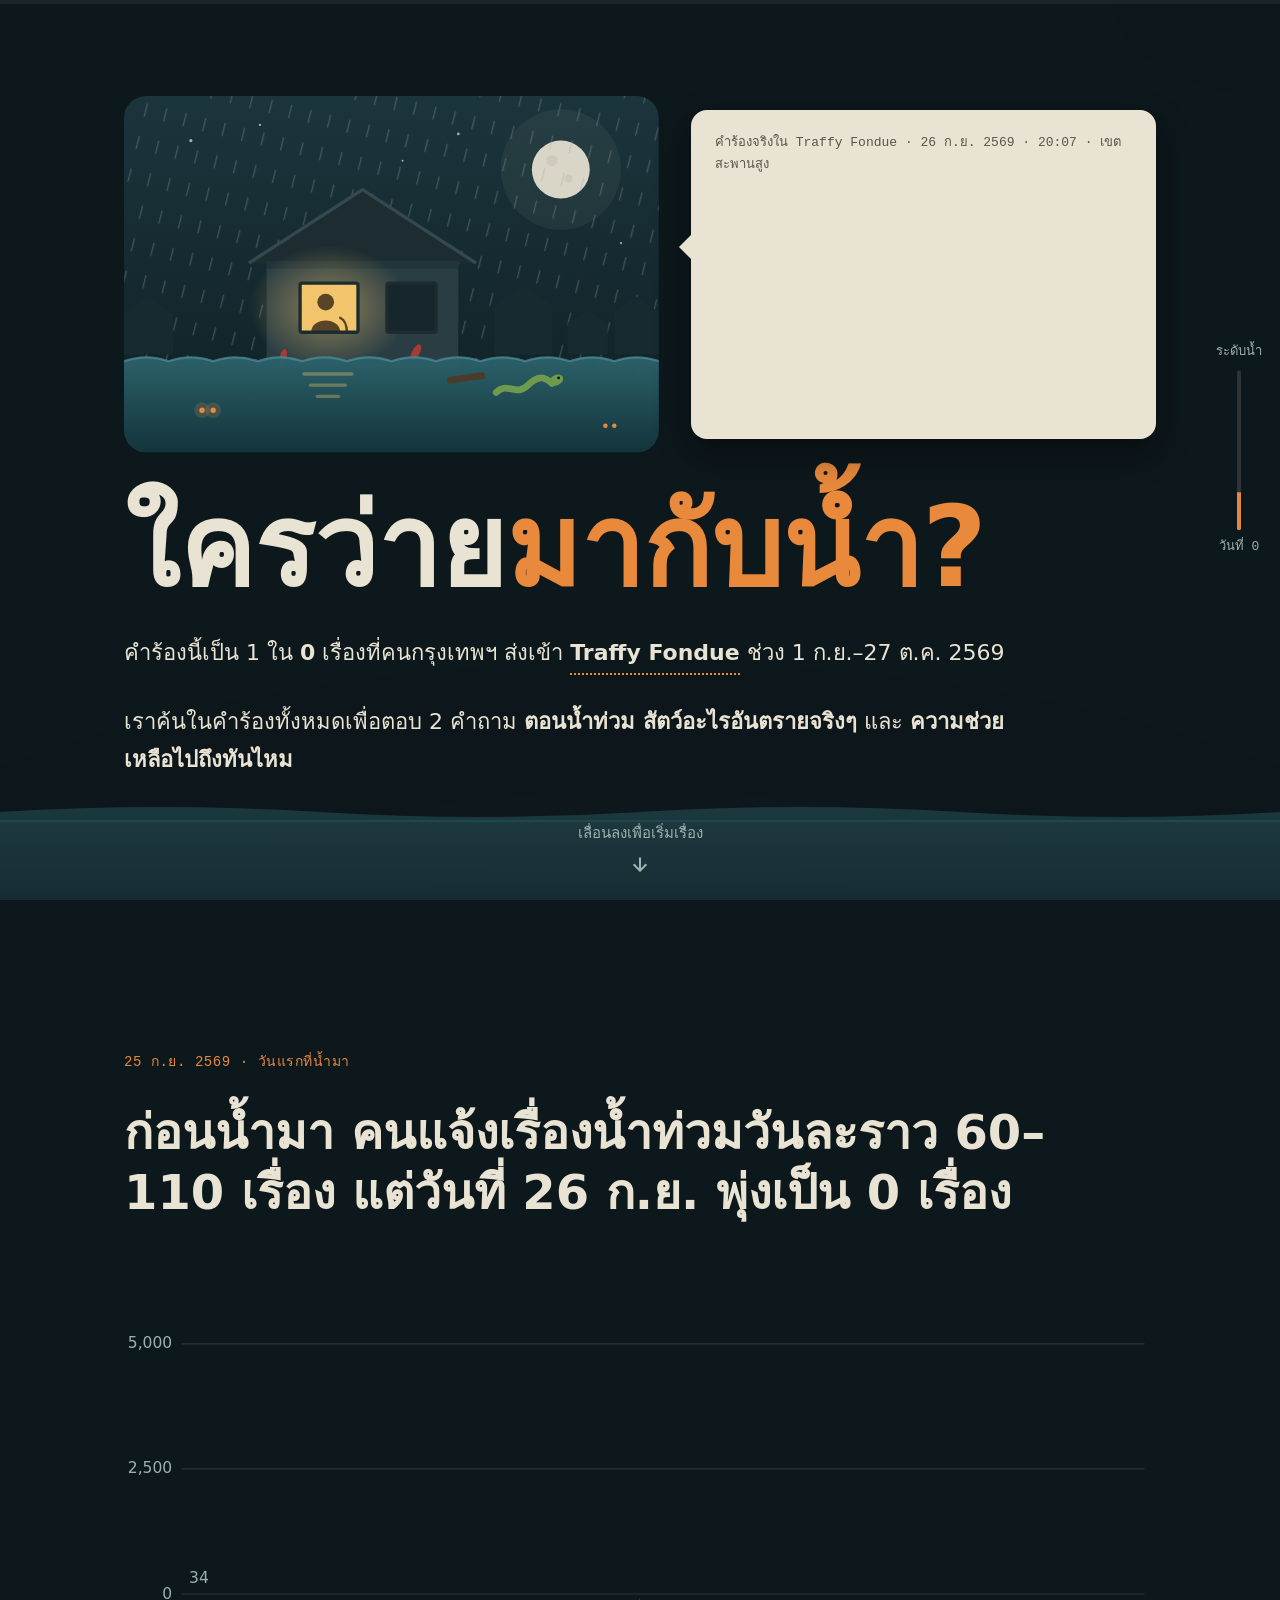
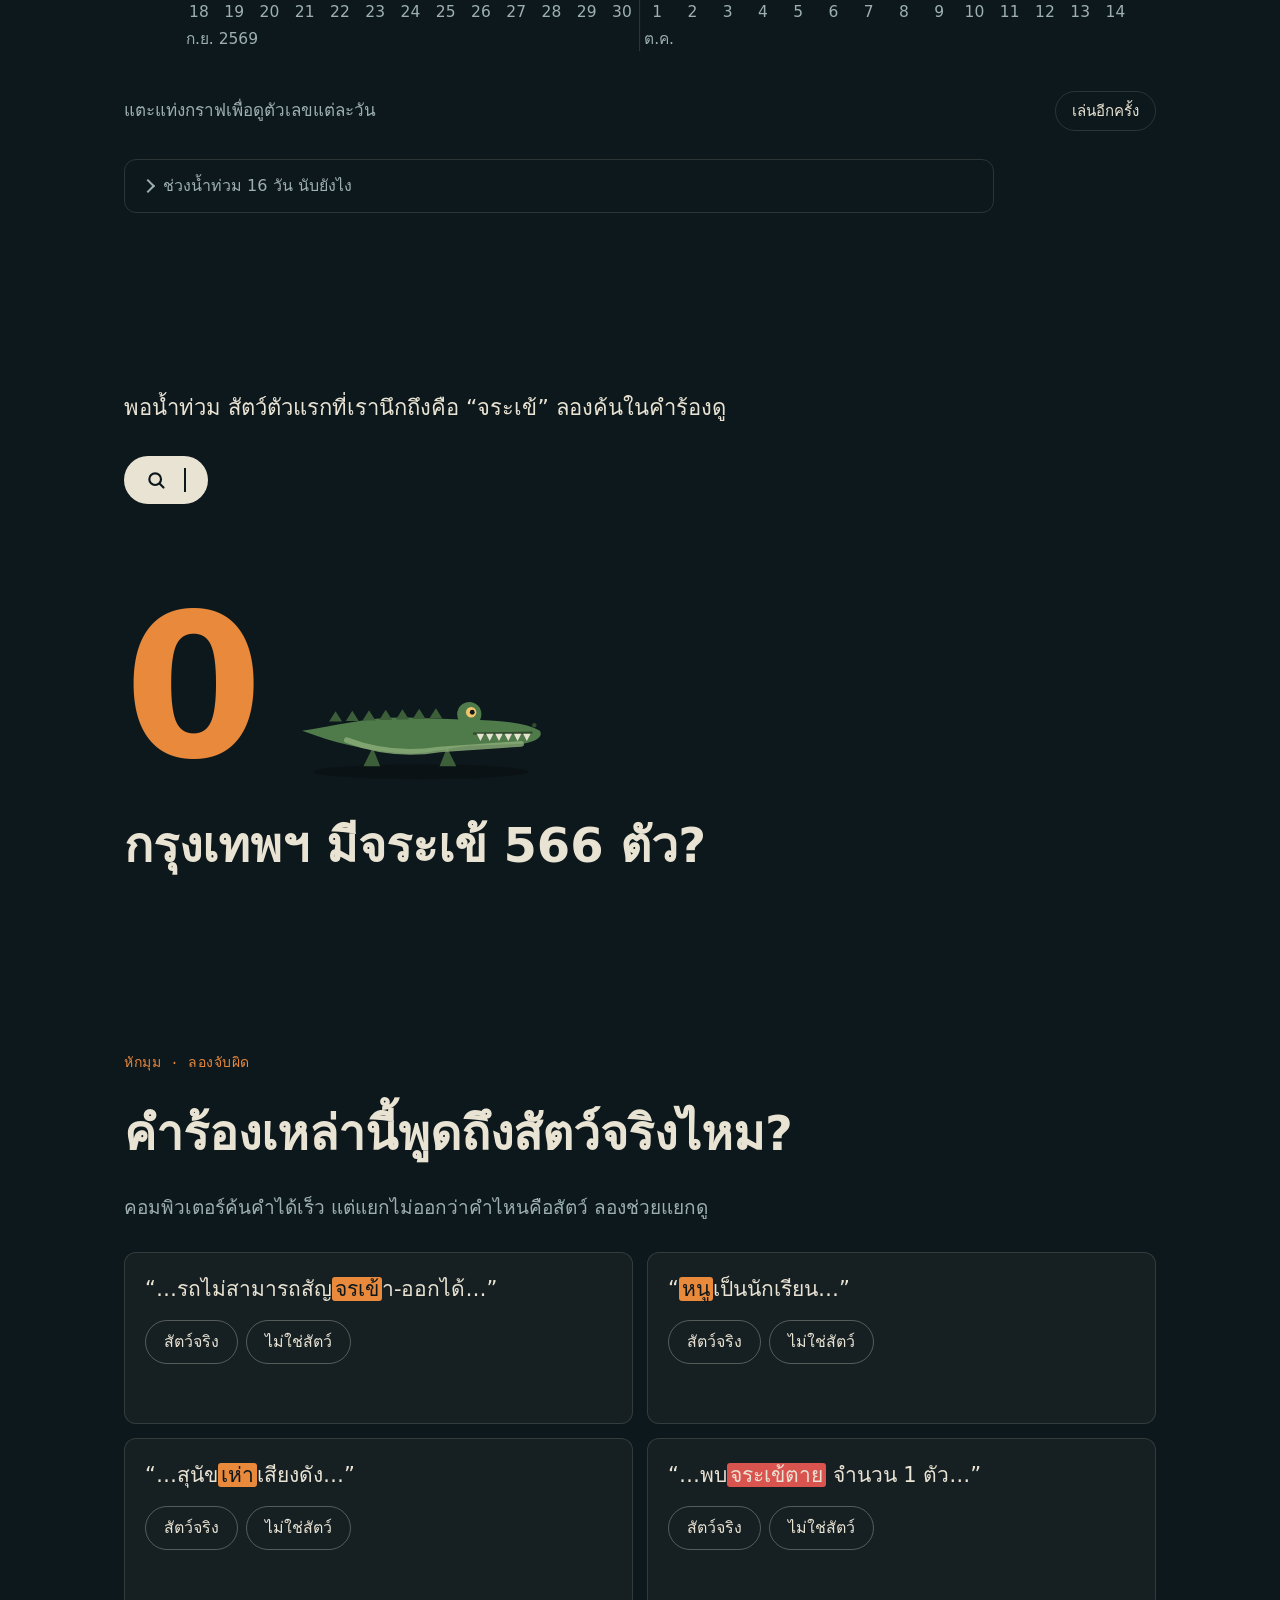
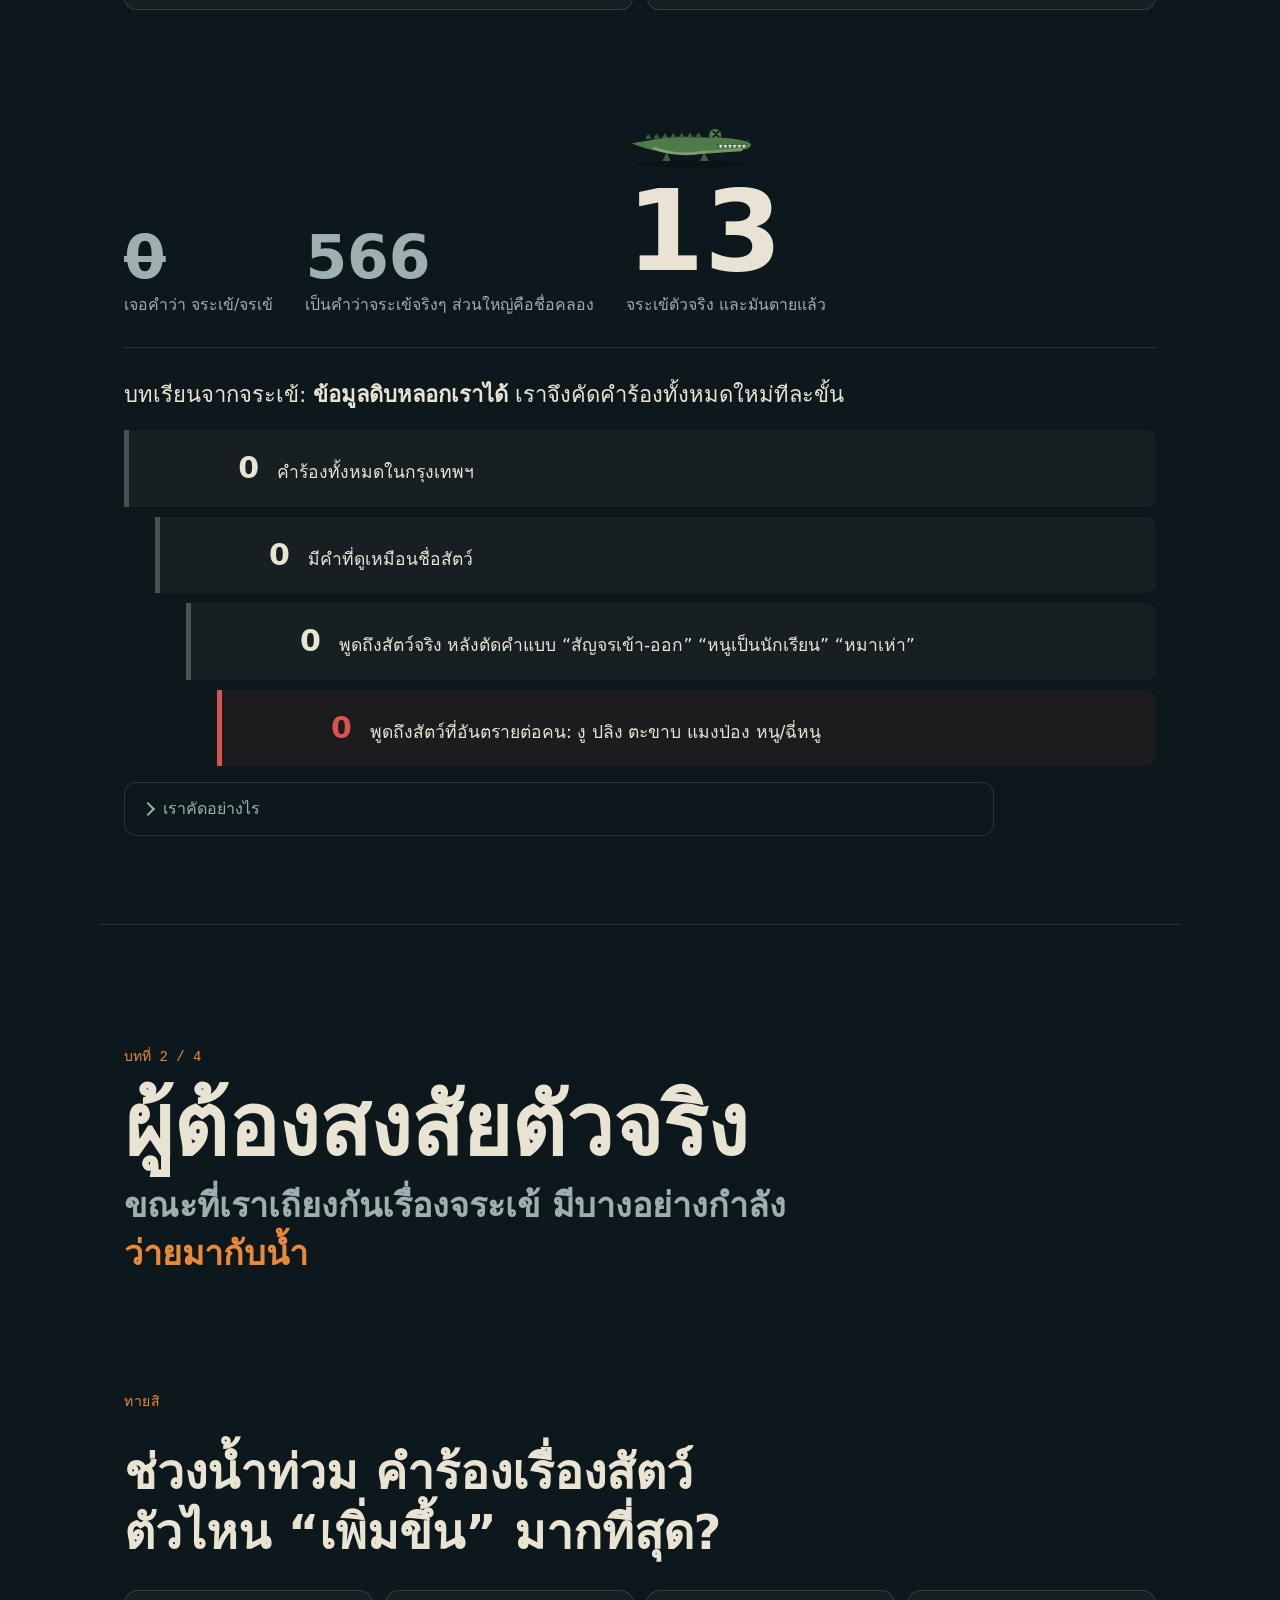
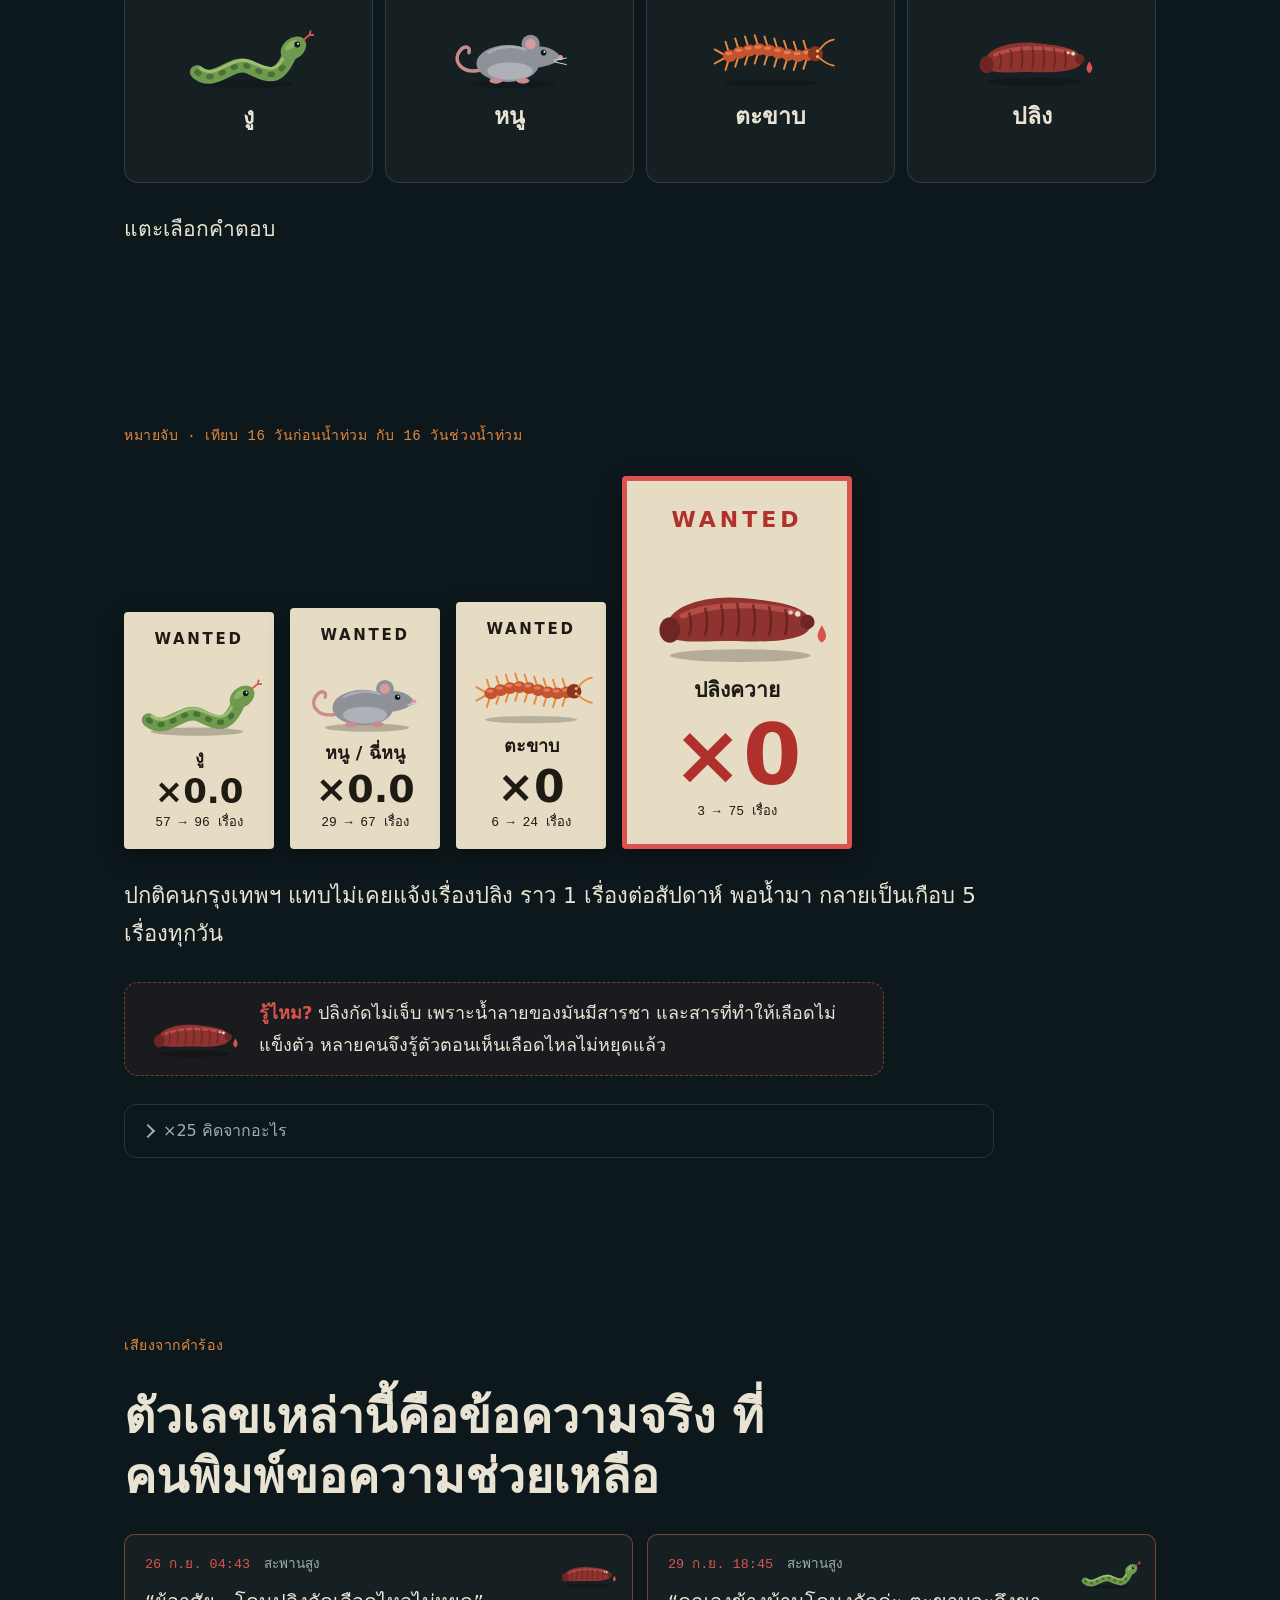
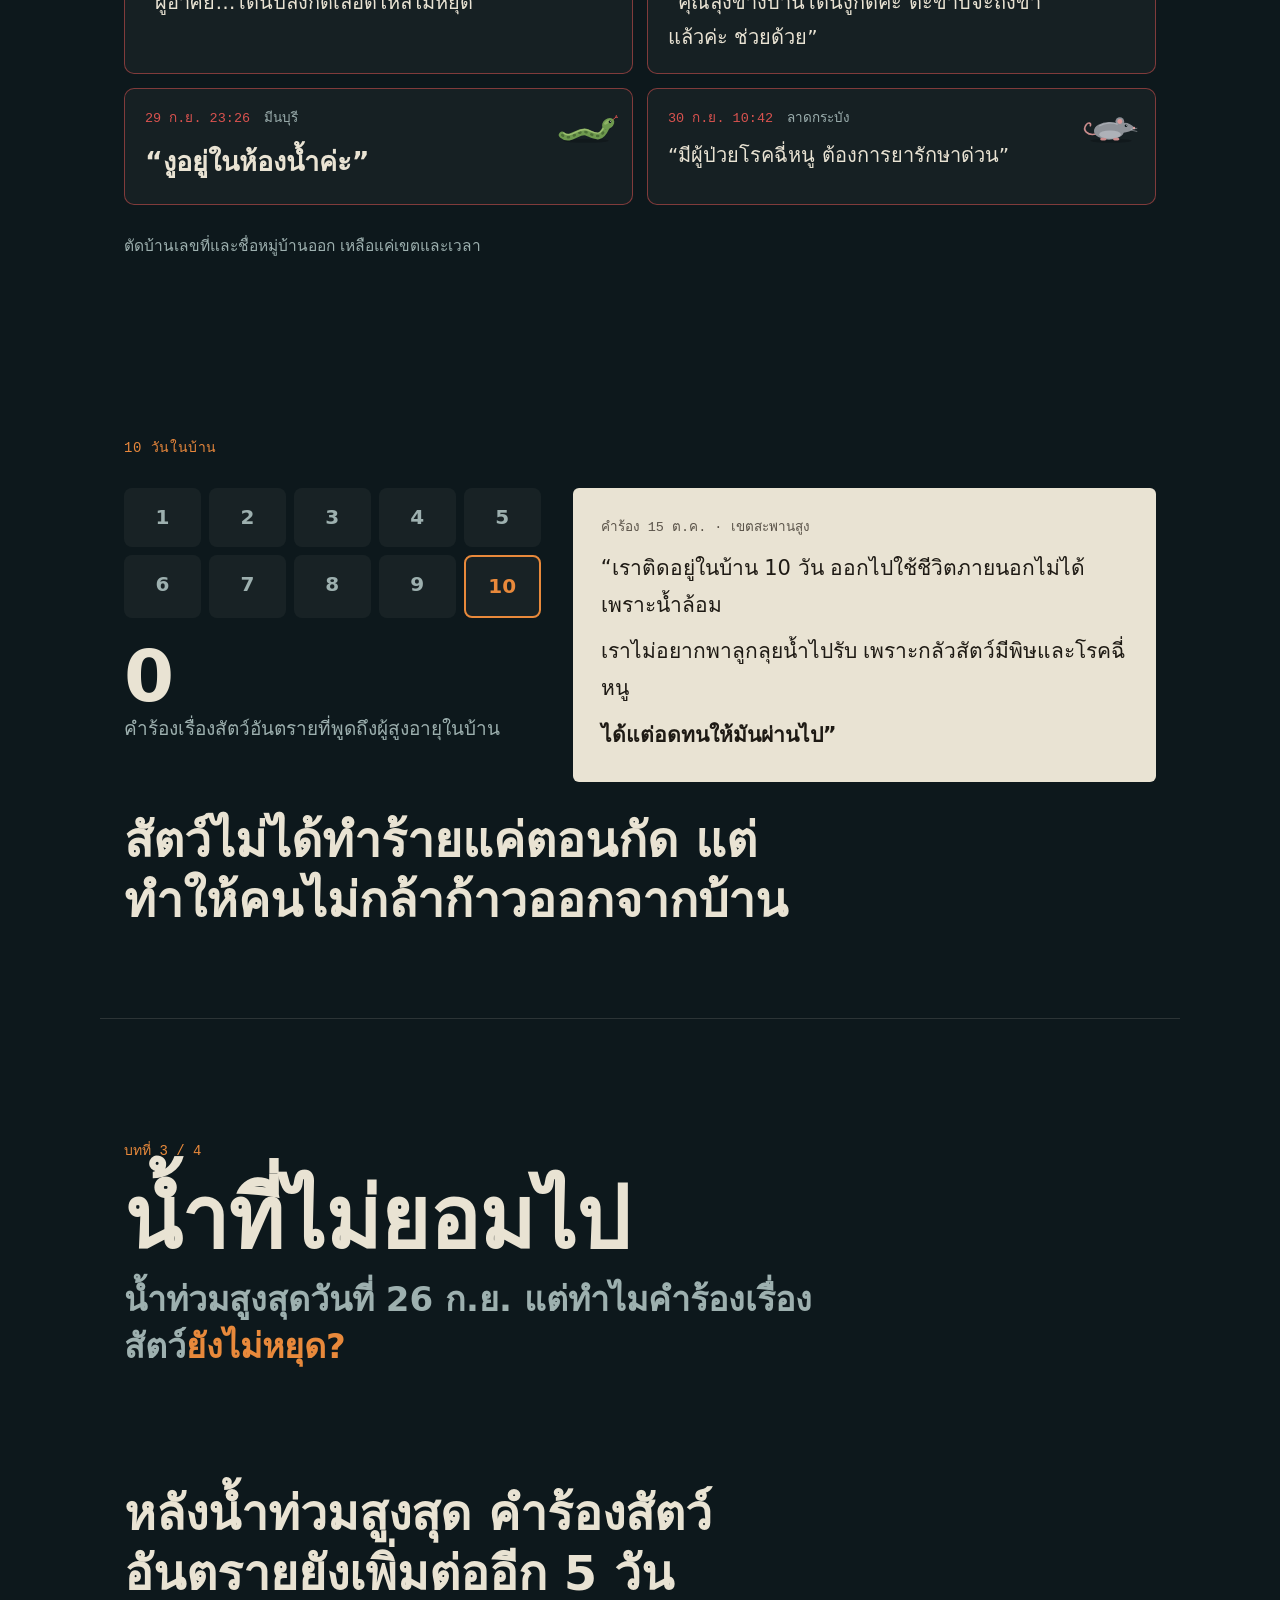
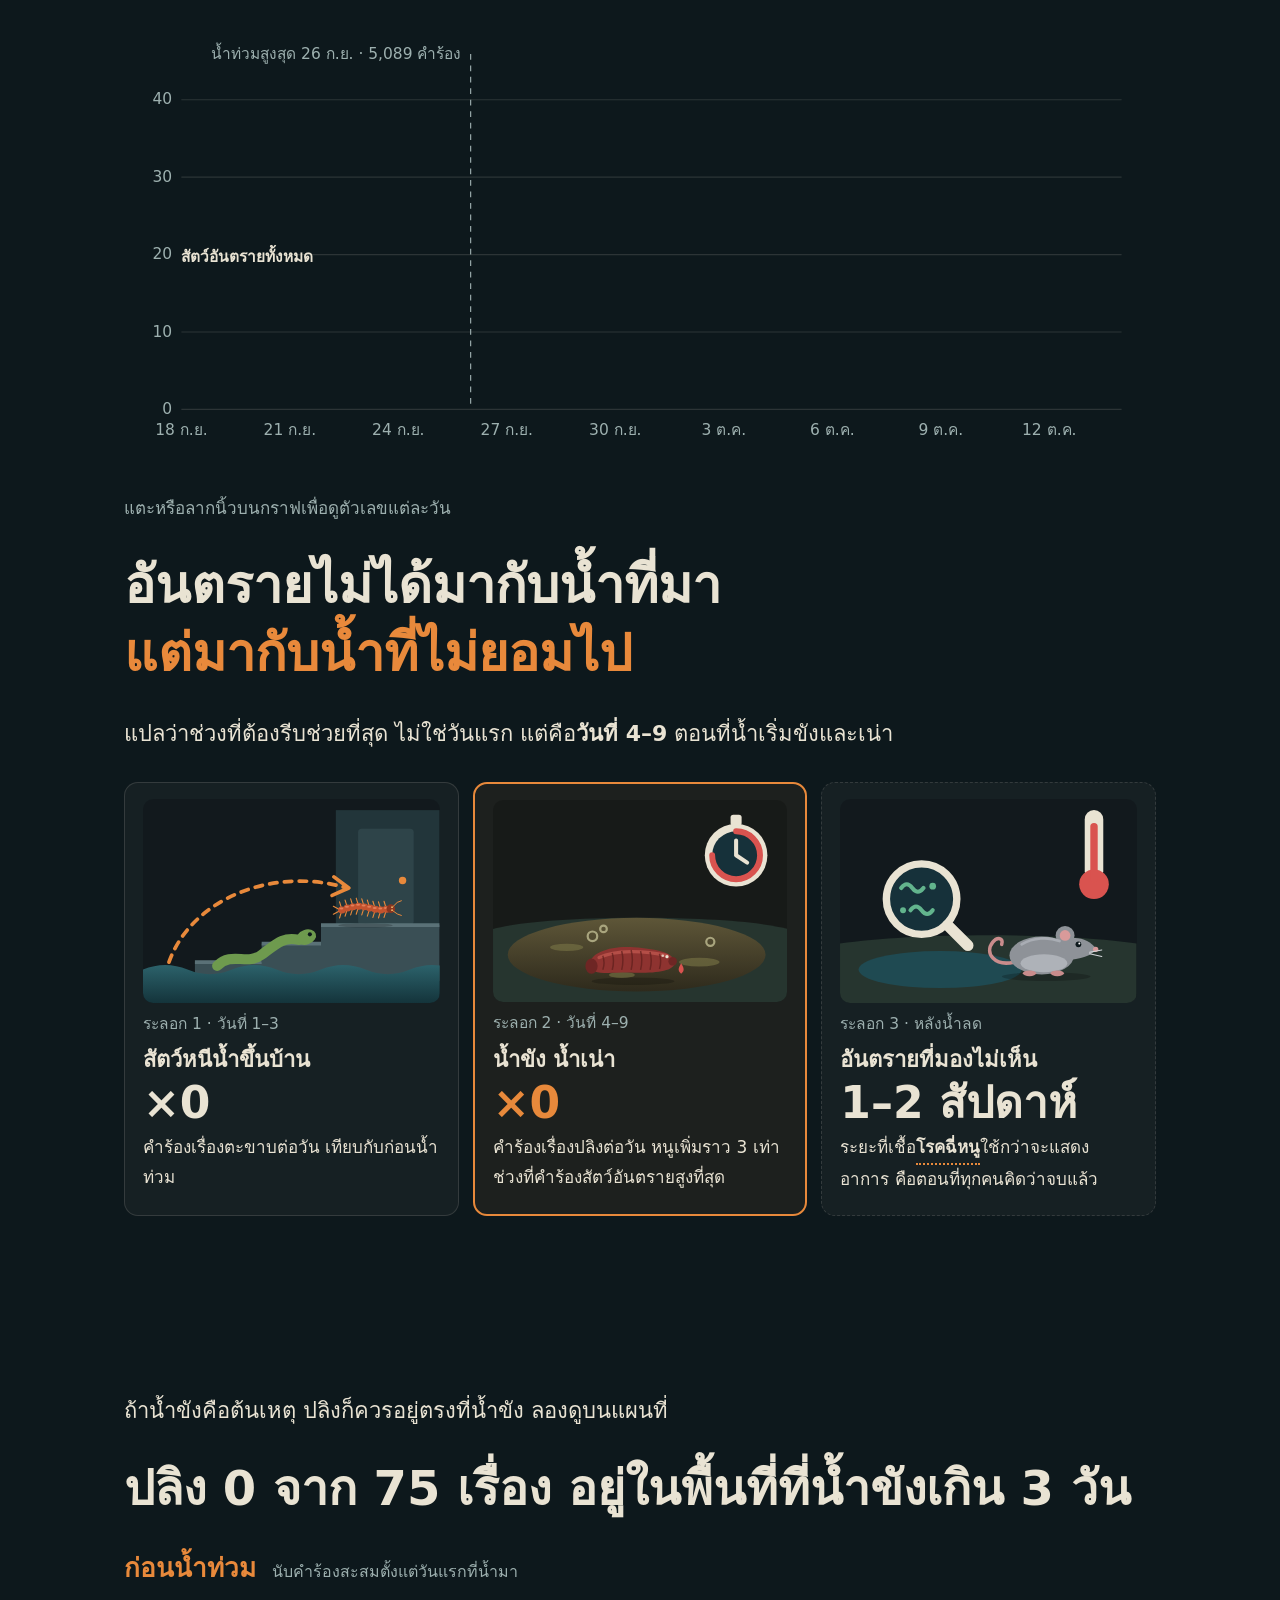
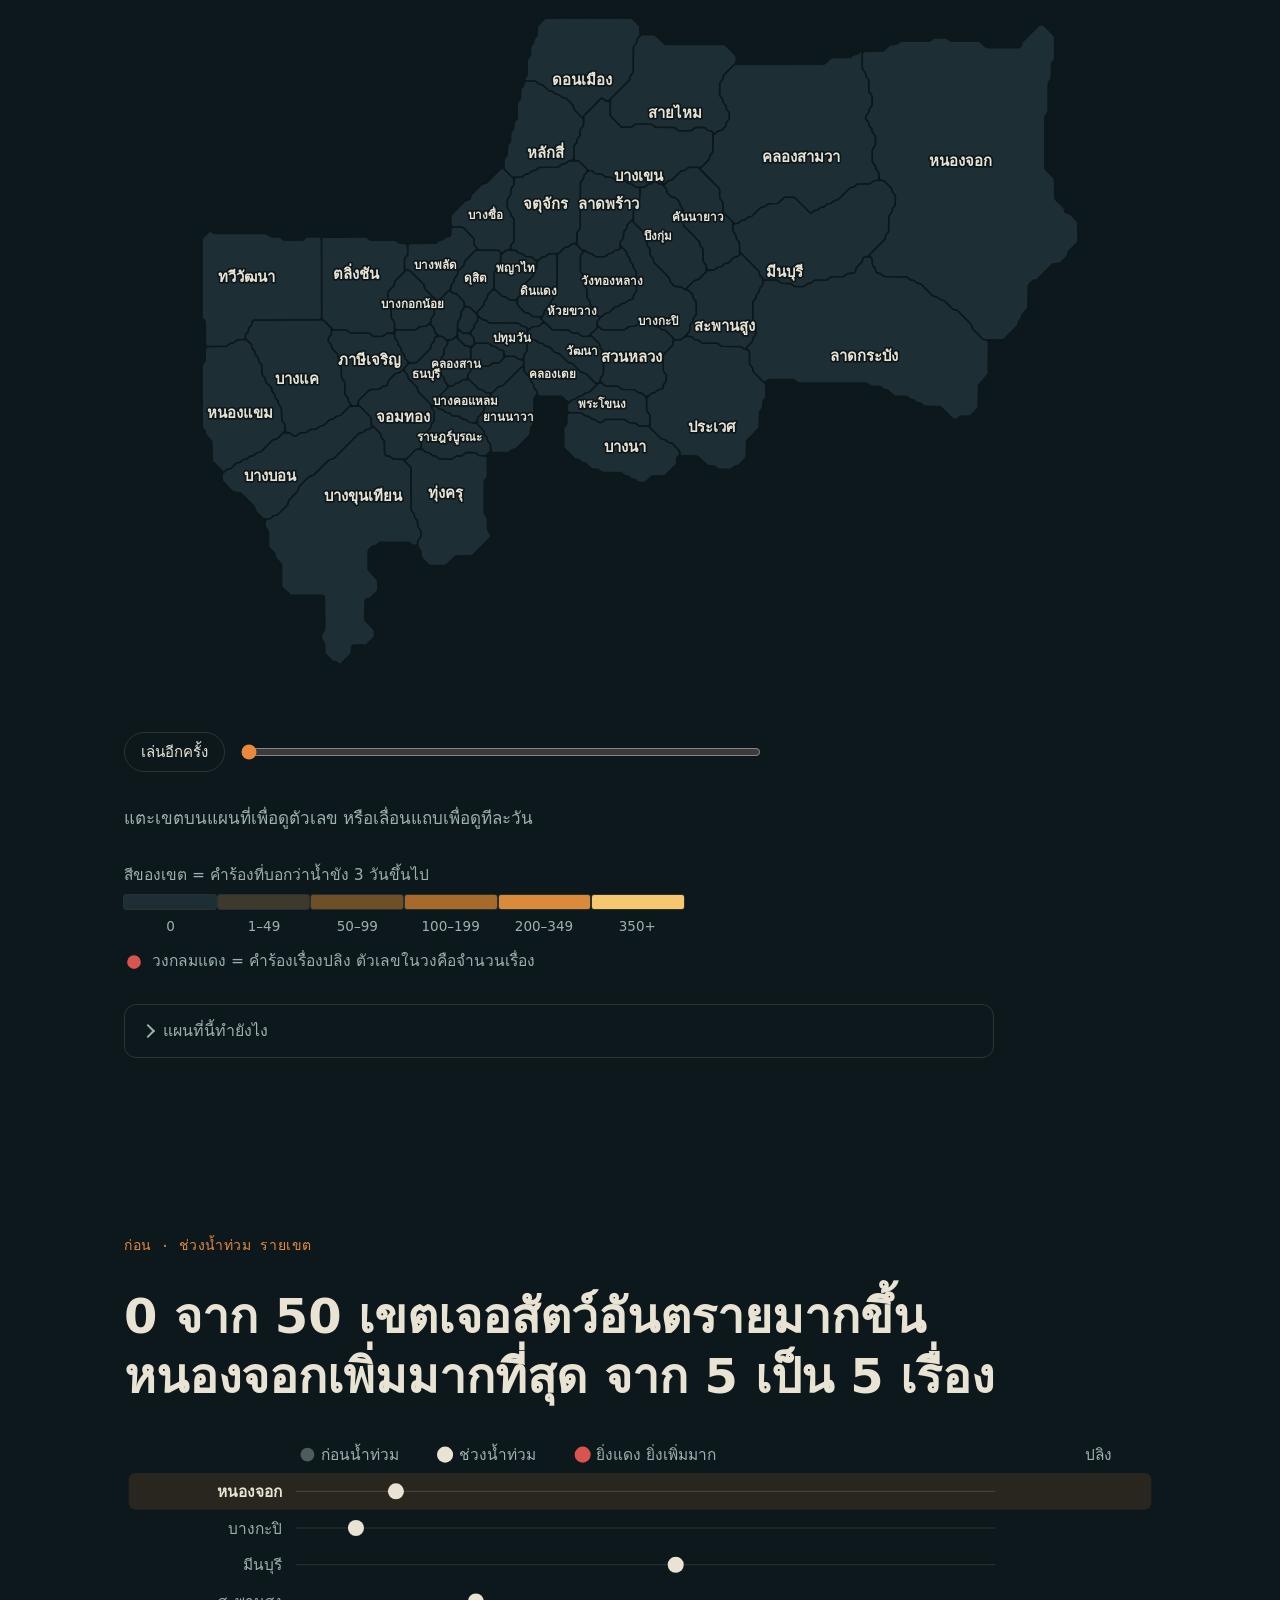
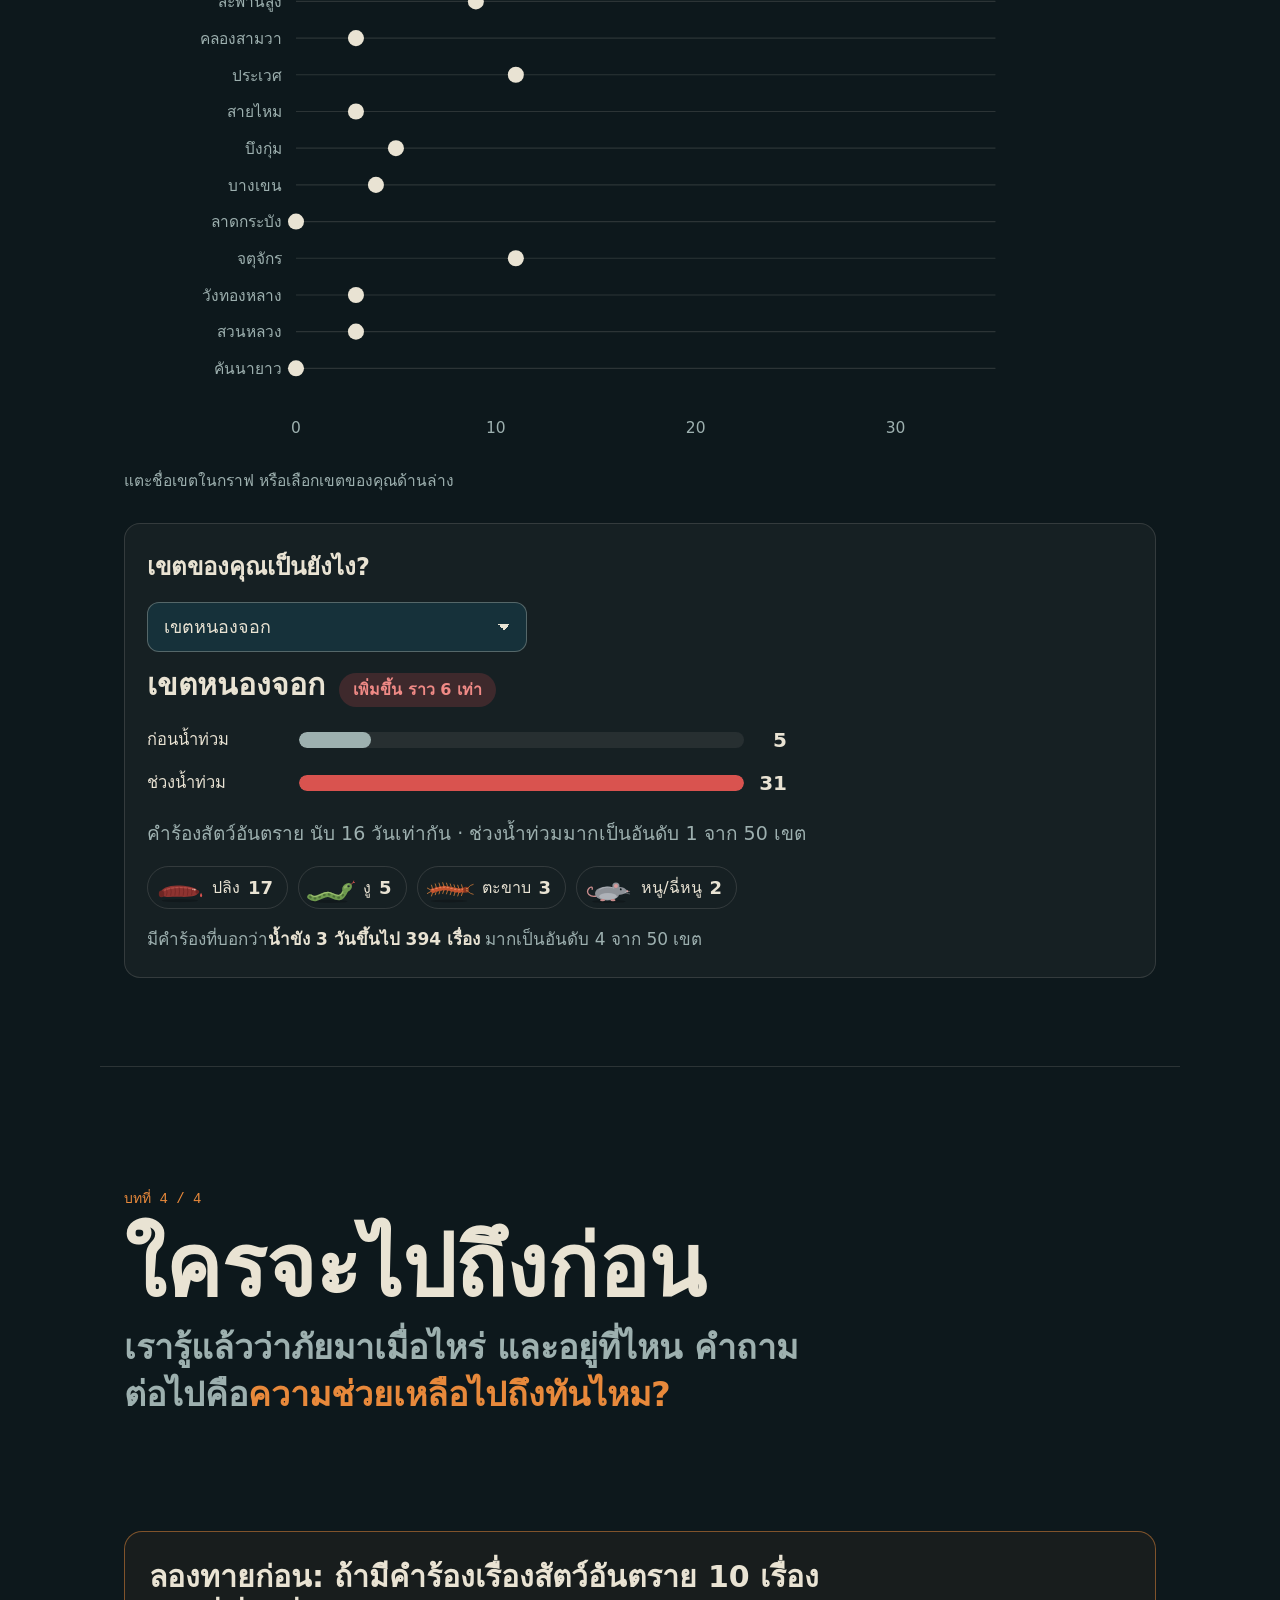
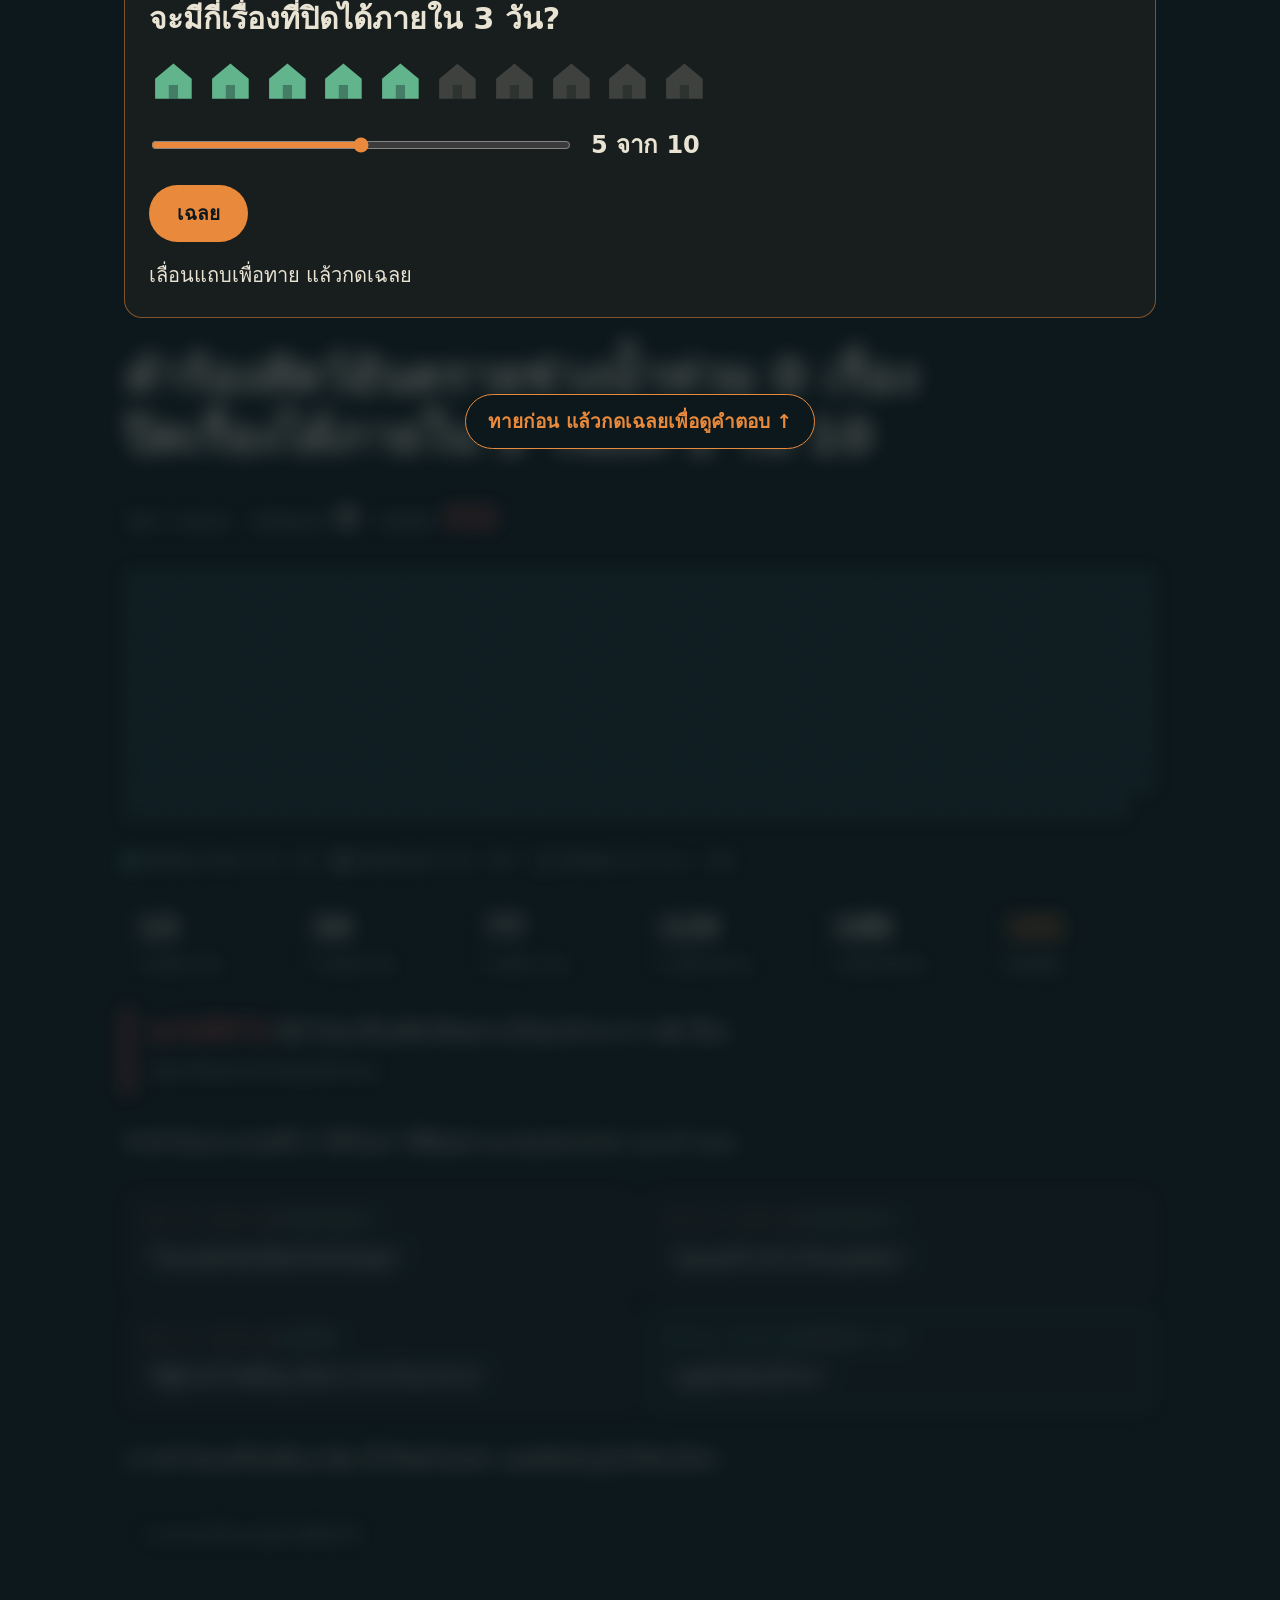
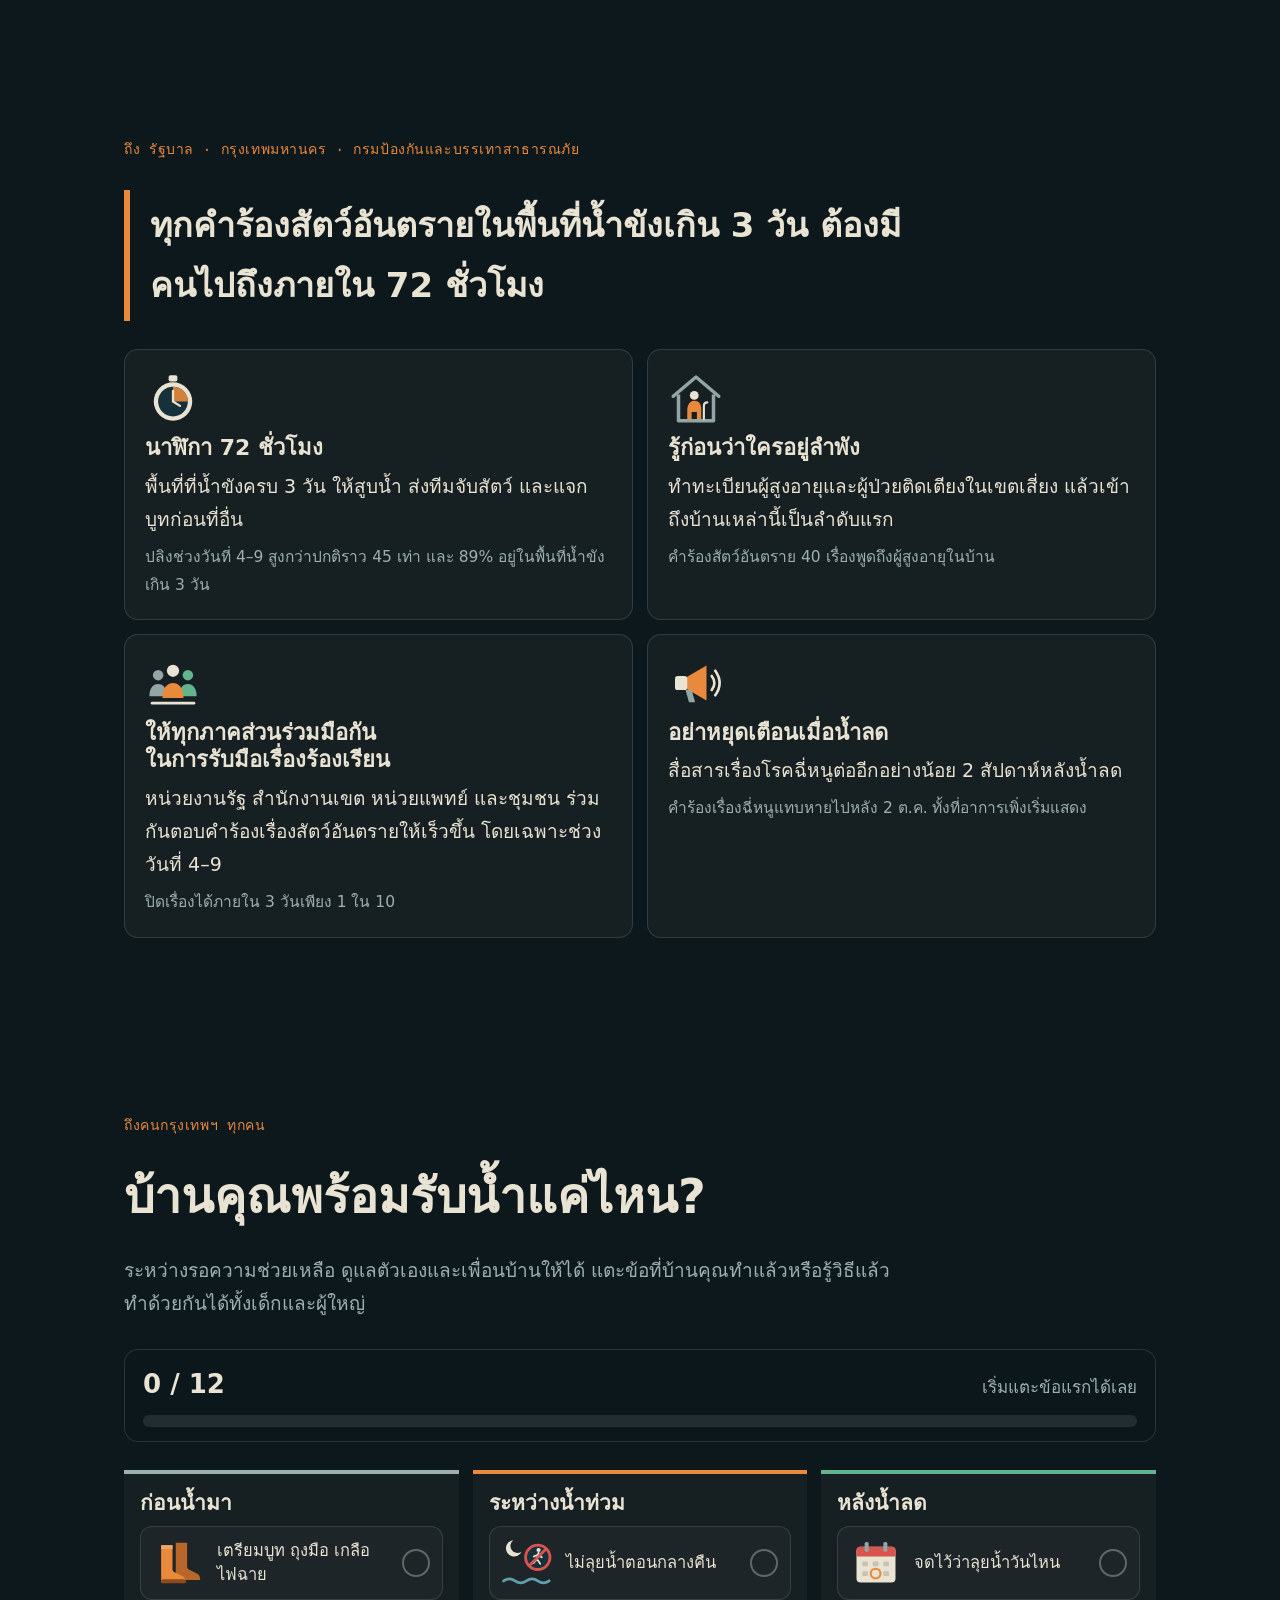
==== commit 4a4518a2: "Add files via upload" ====
--- a/index.html
+++ b/index.html
@@ -4,6 +4,12 @@
 <meta charset="utf-8">
 <meta name="viewport" content="width=device-width, initial-scale=1">
 <title>ใครว่ายมากับน้ำ?</title>
+<meta name="description" content="คำร้อง Traffy Fondue 94,587 เรื่องช่วงน้ำท่วมกรุงเทพฯ 2569 บอกอะไรเรื่องสัตว์อันตราย: คำร้องเรื่องปลิงเพิ่ม 25 เท่า และปิดเรื่องได้ภายใน 3 วันแค่ 1 ใน 10">
+<meta property="og:title" content="ใครว่ายมากับน้ำ?">
+<meta property="og:description" content="คำร้อง Traffy Fondue 94,587 เรื่องช่วงน้ำท่วมกรุงเทพฯ 2569 บอกอะไรเรื่องสัตว์อันตราย: คำร้องเรื่องปลิงเพิ่ม 25 เท่า และปิดเรื่องได้ภายใน 3 วันแค่ 1 ใน 10">
+<meta property="og:type" content="website">
+<meta name="theme-color" content="#0D181C">
+<link rel="icon" href="data:image/svg+xml,%3Csvg xmlns='http://www.w3.org/2000/svg' viewBox='0 0 64 64'%3E%3Crect width='64' height='64' rx='14' fill='%230D181C'/%3E%3Cpath d='M0 40q8-6 16 0t16 0t16 0t16 0V64H0Z' fill='%232C626B'/%3E%3Cellipse cx='32' cy='29' rx='17' ry='7.5' fill='%23D9534F'/%3E%3Ccircle cx='44' cy='27' r='1.8' fill='%23E9E3D3'/%3E%3C/svg%3E">
 <!--
   ===== ไฟล์นี้รวม style.css, art.js, story-data.js, story.js ไว้ในไฟล์เดียวแล้ว อัปไฟล์นี้ไฟล์เดียวก็ใช้ได้ =====
   ===== วิธีแก้เนื้อหาเว็บนี้ =====
@@ -131,10 +137,11 @@
 .bubble .lines { display: flex; flex-direction: column; gap: 6px; font-size: clamp(19px, 2.1vw, 23px); line-height: 1.55; }
 .bubble .t-leech { color: #B0302C; }
 .bubble .t-siren { color: #A9520F; }
-.js .bubble .lines span { animation: type 0.9s ease-out both; }
-.js .bubble .lines span:nth-child(2) { animation-delay: 0.7s; }
-.js .bubble .lines span:nth-child(3) { animation-delay: 1.4s; }
-.js .bubble .lines span:nth-child(4) { animation-delay: 2.1s; }
+.bubble.armed .lines span { opacity: 0; }
+.bubble.go .lines span { animation: type 0.9s ease-out both; }
+.bubble.go .lines span:nth-child(2) { animation-delay: 0.7s; }
+.bubble.go .lines span:nth-child(3) { animation-delay: 1.4s; }
+.bubble.go .lines span:nth-child(4) { animation-delay: 2.1s; }
 @keyframes type { from { opacity: 0; transform: translateY(8px); } to { opacity: 1; transform: none; } }
 .hero h1 { font-size: clamp(52px, 9vw, 112px); font-weight: 700; line-height: 1.05; margin-top: 8px; }
 .hero h1 em { font-style: normal; color: var(--siren); }
@@ -170,7 +177,7 @@
 .fake.wrong { border-color: rgba(232, 137, 59, 0.7); background: rgba(232, 137, 59, 0.07); }
 .fake-why { font-size: 16.5px; color: var(--silt); }
 .fake-why b { color: var(--bone); }
-.js .fake:not(.done) .fake-why { display: none; }
+.js .fake:not(.done) .fake-why { visibility: hidden; }
 .fake-score { font-family: var(--font-display); font-size: 21px; min-height: 1.5em; }
 .funnel { display: flex; align-items: flex-end; gap: 20px 32px; flex-wrap: wrap; }
 .funnel > div { display: flex; flex-direction: column; gap: 4px; max-width: 16em; }
@@ -199,6 +206,7 @@
 .replay { min-height: 40px; padding: 6px 16px; border-radius: 30px; border: 1px solid var(--line); background: transparent; color: var(--bone); font-family: var(--font-display); font-size: 15px; cursor: pointer; }
 .replay:hover { border-color: var(--siren); }
 .hit { fill: transparent; cursor: pointer; }
+.swipe { display: none; font-size: 15px; color: var(--silt); margin-top: -14px; }
 
 /* ทายสิ */
 .quiz { display: grid; grid-template-columns: repeat(4, minmax(0, 1fr)); gap: 12px; }
@@ -211,6 +219,7 @@
 .quiz.done button.win { border-color: var(--leech); background: rgba(217, 83, 79, 0.12); animation: quiz-pop 0.55s cubic-bezier(0.3, 1.5, 0.5, 1); }
 @keyframes quiz-pop { 35% { transform: scale(1.1); } 75% { transform: scale(0.97); } }
 .quiz-msg { font-size: 21px; min-height: 1.7em; }
+.guess-msg { min-height: 3.4em; }
 
 /* หมายจับ */
 .wanted { display: flex; align-items: flex-end; gap: 16px; flex-wrap: wrap; }
@@ -257,8 +266,25 @@
 .wave.ghost { border-style: dashed; }
 
 /* แผนที่ */
-.map svg { width: 100%; height: auto; display: block; max-height: 640px; }
-.map text { font-family: var(--font-body); font-weight: 600; fill: var(--bone); paint-order: stroke; stroke: var(--night); stroke-width: 0.5px; }
+.map-top { display: flex; flex-wrap: wrap; align-items: baseline; gap: 4px 16px; margin-bottom: -12px; }
+.map-top b { font-family: var(--font-display); font-size: 26px; color: var(--siren); font-variant-numeric: tabular-nums; }
+.map-top span { color: var(--silt); font-size: 16px; }
+.map svg { width: 100%; height: auto; display: block; max-height: 700px; }
+.map .dist { fill: #1D2F34; transition: fill 0.35s ease; cursor: pointer; }
+.map .edge { fill: none; stroke: var(--night); stroke-width: 1.3; stroke-linejoin: round; pointer-events: none; }
+.map .lab { font-family: var(--font-display); font-weight: 600; fill: var(--bone); paint-order: stroke; stroke: var(--night); stroke-width: 3px; stroke-linejoin: round; pointer-events: none; }
+.map .bub circle { fill: var(--leech); stroke: var(--night); stroke-width: 1.5; transform-box: fill-box; transform-origin: center; transform: scale(0); transition: transform 0.35s ease; pointer-events: none; }
+.map .bub text { fill: #fff; font-family: var(--font-display); font-weight: 700; pointer-events: none; }
+.map .hl { fill: none; stroke: var(--bone); stroke-width: 2.5; stroke-linejoin: round; pointer-events: none; }
+.map-ctrl { display: flex; align-items: center; gap: 14px; flex-wrap: wrap; margin-top: -8px; }
+.map-ctrl input { flex: 1 1 240px; max-width: 520px; height: 44px; accent-color: var(--siren); cursor: pointer; }
+.sr { position: absolute; width: 1px; height: 1px; overflow: hidden; clip: rect(0 0 0 0); white-space: nowrap; }
+.heatkey { display: grid; gap: 6px; font-size: 15.5px; color: var(--silt); max-width: 560px; }
+.hk-row { display: grid; grid-template-columns: repeat(6, minmax(0, 1fr)); gap: 2px; height: 14px; }
+.hk-row i { display: block; border-radius: 2px; outline: 1px solid rgba(233, 227, 211, 0.12); }
+.hk-lab { display: grid; grid-template-columns: repeat(6, minmax(0, 1fr)); font-size: 13.5px; text-align: center; font-variant-numeric: tabular-nums; }
+.hk-dot { display: flex; align-items: center; gap: 8px; margin-top: 4px; }
+.hk-dot svg { width: 20px; height: 20px; flex: none; }
 .legend { display: flex; gap: 10px 20px; flex-wrap: wrap; font-size: 15.5px; color: var(--silt); }
 .legend i { display: inline-block; width: 12px; height: 12px; border-radius: 2px; margin-right: 8px; vertical-align: -1px; }
 
@@ -298,8 +324,12 @@
 .guess-row output { font-family: var(--font-display); font-size: 24px; font-weight: 700; min-width: 6ch; }
 .guess-msg { font-size: 20px; min-height: 1.6em; }
 .guess-msg b { color: var(--siren); }
-.js .gap-result.locked { display: none; }
-.gap-result { display: flex; flex-direction: column; gap: 28px; }
+.gap-result { position: relative; display: flex; flex-direction: column; gap: 28px; }
+.gap-result > :not(.gap-cover) { transition: filter 0.7s ease, opacity 0.7s ease; }
+.js .gap-result.locked > :not(.gap-cover) { filter: blur(10px); opacity: 0.3; pointer-events: none; user-select: none; }
+.gap-cover { display: none; }
+.js .gap-result.locked .gap-cover { display: flex; position: absolute; inset: 0; z-index: 2; justify-content: center; align-items: flex-start; padding-top: 48px; }
+.gap-cover span { font-family: var(--font-display); font-weight: 600; font-size: 19px; background: var(--night); border: 1px solid var(--siren); color: var(--siren); padding: 10px 22px; border-radius: 40px; }
 .clock { font-family: var(--font-mono); font-size: 15px; color: var(--silt); display: flex; gap: 22px; flex-wrap: wrap; align-items: baseline; }
 .clock b { color: var(--bone); font-size: 27px; font-family: var(--font-display); font-variant-numeric: tabular-nums; }
 .clock .open b { color: var(--leech); }
@@ -396,14 +426,6 @@
 .pulse { fill: none; stroke-width: 0.25; transform-box: fill-box; transform-origin: center; animation: pulse 2s ease-out infinite; }
 .chart .pulse { stroke-width: 2; }
 @keyframes pulse { from { opacity: 0.9; transform: scale(1); } to { opacity: 0; transform: scale(3.2); } }
-.map .g { transition: opacity 1s ease-out; }
-.map .g2 { transition-delay: 0.8s; }
-.map .g3 { transition-delay: 1.6s; }
-.map .g5 { transition-delay: 0.4s; }
-.map .g6 { transition-delay: 4s; }
-.map.armed .g { opacity: 0; }
-.map .lp { transform-box: fill-box; transform-origin: center; transition: transform 0.5s cubic-bezier(0.3, 1.6, 0.5, 1); transition-delay: calc(2.3s + var(--i, 0) * 35ms); }
-.map.armed .lp { transform: scale(0); }
 
 @media (max-width: 1240px) { #gauge { display: none; } }
 @media (max-width: 760px) {
@@ -423,14 +445,19 @@
   .poster { width: calc(50% - 8px); }
   .poster.top { width: 100%; }
   .poster.top svg { width: 60%; }
+  .wanted.armed .poster { transform: translateY(-50px); }
   .gamecard { grid-template-columns: 56px minmax(0, 1fr); }
   .gamecard svg { width: 56px; }
   .gc-go { grid-column: 1 / -1; justify-self: start; }
   .fc-row { grid-template-columns: 6.5em minmax(0, 1fr) 3ch; }
   .houses { gap: 4px; }
   .meter { top: 62px; }
+  .swipe { display: block; }
   .map { overflow-x: auto; }
-  .map svg { min-width: 620px; }
+  .map svg { min-width: 680px; }
+  .hk-lab { font-size: 12px; white-space: nowrap; }
+  .quiz-msg { min-height: 3.4em; }
+  .guess-msg { min-height: 5em; }
 }
 @media (max-width: 480px) {
   .pipe { grid-template-columns: minmax(0, 1fr); }
@@ -486,9 +513,10 @@
 
 <!-- ===== น้ำมา: คำร้องน้ำท่วมรายวัน ===== -->
 <section class="page" id="p-surge" data-ch="1">
-  <div class="eyebrow">คืน 24 ต่อ 25 ก.ย. ฝนไม่หยุด</div>
+  <div class="eyebrow">25 ก.ย. 2569 · วันแรกที่น้ำมา</div>
   <h2>ก่อนน้ำมา คนแจ้งเรื่องน้ำท่วมวันละราว 60–110 เรื่อง แต่วันที่ 26 ก.ย. พุ่งเป็น <span class="num heat-siren" id="h5089">5,089</span> เรื่อง</h2>
   <div class="chart" id="floodBars" role="img" aria-label="คำร้องเรื่องน้ำท่วมรายวัน 18 กันยายน ถึง 14 ตุลาคม 2569 ช่วงน้ำท่วม 25 กันยายน ถึง 10 ตุลาคม สูงสุด 5,089 เรื่องวันที่ 26 กันยายน"></div>
+  <p class="swipe">ปัดกราฟไปทางซ้าย–ขวาเพื่อดูทั้งหมด</p>
   <div class="chart-foot"><p class="readout" id="barRead" aria-live="polite">แตะแท่งกราฟเพื่อดูตัวเลขแต่ละวัน</p><button type="button" class="replay" id="barReplay">เล่นอีกครั้ง</button></div>
   <details class="how"><summary>ช่วงน้ำท่วม 16 วัน นับยังไง</summary><p>เริ่ม 25 ก.ย. วันที่คำร้องน้ำท่วมกระโดดขึ้นจากระดับปกติ และปิดช่วง 10 ต.ค. วันที่คำร้องลดลงต่ำสุดหลังพีค ทั้งเรื่องเราเทียบ 16 วันนี้กับ 16 วันก่อนหน้า (9–24 ก.ย.) หลัง 10 ต.ค. คำร้องกลับเพิ่มขึ้นอีกช่วงสั้นๆ (855 เรื่องวันที่ 14 ต.ค.)</p></details>
 </section>
@@ -612,6 +640,7 @@
 <section class="page" id="p-lag" data-ch="3">
   <h2>หลังน้ำท่วมสูงสุด คำร้องสัตว์อันตรายยังเพิ่มต่ออีก 5 วัน</h2>
   <div class="chart" id="lag" role="img" aria-label="คำร้องสัตว์อันตรายรายวัน พีควันที่ 1 ตุลาคม 34 เรื่อง หลังน้ำท่วมสูงสุดวันที่ 26 กันยายน"></div>
+  <p class="swipe">ปัดกราฟไปทางซ้าย–ขวาเพื่อดูทั้งหมด</p>
   <p class="readout" id="lagRead" aria-live="polite">แตะหรือลากนิ้วบนกราฟเพื่อดูตัวเลขแต่ละวัน</p>
   <p class="aha">อันตรายไม่ได้มากับน้ำที่มา<br><em class="sweep red">แต่มากับน้ำที่ไม่ยอมไป</em></p>
   <p class="lead">แปลว่าช่วงที่ต้องรีบช่วยที่สุด ไม่ใช่วันแรก แต่คือ<b>วันที่ 4–9</b> ตอนที่น้ำเริ่มขังและเน่า</p>
@@ -626,9 +655,22 @@
 <section class="page" id="p-map" data-ch="3">
   <p class="lead">ถ้าน้ำขังคือต้นเหตุ ปลิงก็ควรอยู่ตรงที่น้ำขัง ลองดูบนแผนที่</p>
   <h2>ปลิง <span class="num heat-leech" data-count="67" data-heat="leech">67</span> จาก 75 เรื่อง อยู่ในพื้นที่ที่น้ำขังเกิน 3 วัน</h2>
-  <div class="map" id="map" role="img" aria-label="แผนที่กรุงเทพฯ พื้นที่ที่มีคำร้องว่าน้ำขัง 3 วันขึ้นไป และจุดคำร้องเรื่องปลิงและสัตว์อันตรายอื่น"></div>
-  <div class="legend"><span><i style="background:rgba(84,150,196,0.75)"></i>มีคำร้องว่าน้ำขัง 3 วันขึ้นไป</span><span><i style="background:rgba(147,166,165,0.3)"></i>น้ำท่วม ไม่มีรายงานว่าขังนาน</span><span><i style="background:var(--leech);border-radius:6px"></i>ปลิง</span><span><i style="background:var(--bone);border-radius:6px;opacity:.7"></i>สัตว์อันตรายอื่น</span></div>
-  <details class="how"><summary>แผนที่นี้ทำยังไง</summary><p>ช่วงน้ำท่วม 25 ก.ย.–10 ต.ค. มีคำร้อง 3,336 เรื่องที่ระบุว่าน้ำขัง 3 วันขึ้นไป มากที่สุดที่ลาดกระบัง ประเวศ สะพานสูง หนองจอก และมีนบุรี เราแบ่งกรุงเทพฯ เป็นช่องละราว 900 × 900 เมตร แล้วระบายสีตามพิกัดของคำร้อง จึงไม่มีเส้นแบ่งเขต</p></details>
+  <div class="map-top"><b id="mapDay">วันที่ 16 · 10 ต.ค.</b><span>นับคำร้องสะสมตั้งแต่วันแรกที่น้ำมา</span></div>
+  <div class="map" id="map" role="img" aria-label="แผนที่ 50 เขตของกรุงเทพฯ สีของเขตคือจำนวนคำร้องที่บอกว่าน้ำขัง 3 วันขึ้นไป วงกลมแดงคือคำร้องเรื่องปลิง เขตที่น้ำขังมากที่สุดคือลาดกระบัง ประเวศ สะพานสูง หนองจอก และมีนบุรี ซึ่งเป็นเขตที่มีคำร้องเรื่องปลิงมากด้วย"></div>
+  <p class="swipe">ปัดแผนที่ไปทางซ้าย–ขวาเพื่อดูทั้งหมด</p>
+  <div class="map-ctrl">
+    <button type="button" class="replay" id="mapPlay">เล่นอีกครั้ง</button>
+    <label for="mapDayIn" class="sr">เลือกวันของน้ำท่วม</label>
+    <input type="range" id="mapDayIn" min="1" max="16" step="1" value="16">
+  </div>
+  <p class="readout" id="mapRead" aria-live="polite">แตะเขตบนแผนที่เพื่อดูตัวเลข หรือเลื่อนแถบเพื่อดูทีละวัน</p>
+  <div class="heatkey">
+    <span class="hk-t">สีของเขต = คำร้องที่บอกว่าน้ำขัง 3 วันขึ้นไป</span>
+    <span class="hk-row"><i style="background:#1D2F34"></i><i style="background:#3D3A2C"></i><i style="background:#6E4F26"></i><i style="background:#A86A2B"></i><i style="background:#DB8A3A"></i><i style="background:#F6C76E"></i></span>
+    <span class="hk-lab"><span>0</span><span>1–49</span><span>50–99</span><span>100–199</span><span>200–349</span><span>350+</span></span>
+    <span class="hk-dot"><svg viewBox="0 0 24 24" aria-hidden="true"><circle cx="12" cy="12" r="9" fill="#D9534F" stroke="#0D181C" stroke-width="1.5"/></svg>วงกลมแดง = คำร้องเรื่องปลิง ตัวเลขในวงคือจำนวนเรื่อง</span>
+  </div>
+  <details class="how"><summary>แผนที่นี้ทำยังไง</summary><p>ช่วงน้ำท่วม 25 ก.ย.–10 ต.ค. มีคำร้อง 3,336 เรื่องที่ระบุว่าน้ำขัง 3 วันขึ้นไป มากที่สุดที่ลาดกระบัง ประเวศ สะพานสูง หนองจอก และมีนบุรี เส้นแบ่งเขตบนแผนที่เป็นค่าประมาณ เราคำนวณจากพิกัดของคำร้องทั้ง 94,587 เรื่องที่ระบุว่าอยู่เขตไหน จึงอาจไม่ตรงกับแผนที่ทางการทุกจุด ส่วนตัวเลข 67 จาก 75 ในหัวข้อ นับละเอียดกว่ารายเขต โดยแบ่งเมืองเป็นช่องละราว 900 × 900 เมตร แล้วดูว่าคำร้องเรื่องปลิงอยู่ในช่องที่มีคนแจ้งว่าน้ำขัง 3 วันขึ้นไปหรือไม่</p></details>
 </section>
 
 <!-- ===== รายเขต + ค้นหาเขตของคุณ ===== -->
@@ -636,6 +678,7 @@
   <div class="eyebrow">ก่อน · ช่วงน้ำท่วม รายเขต</div>
   <h2><span class="num" data-count="33">33</span> จาก 50 เขตเจอสัตว์อันตรายมากขึ้น หนองจอกเพิ่มมากที่สุด จาก 5 เป็น <span class="num heat-leech" data-count="31" data-from="5" data-heat="leech">31</span> เรื่อง</h2>
   <div class="chart" id="dumbbell" role="img" aria-label="คำร้องสัตว์อันตรายก่อนและช่วงน้ำท่วม 14 เขตที่มีคำร้องมากที่สุด"></div>
+  <p class="swipe">ปัดกราฟไปทางซ้าย–ขวาเพื่อดูทั้งหมด</p>
   <p class="hint">แตะชื่อเขตในกราฟ หรือเลือกเขตของคุณด้านล่าง</p>
   <div class="finder" id="finder">
     <label for="dSel" class="finder-q">เขตของคุณเป็นยังไง?</label>
@@ -661,9 +704,10 @@
       <output id="gOut" for="gIn">5 จาก 10</output>
     </div>
     <button type="button" class="btn" id="gBtn">เฉลย</button>
-    <p id="gMsg" class="guess-msg" aria-live="polite"></p>
+    <p id="gMsg" class="guess-msg" aria-live="polite">เลื่อนแถบเพื่อทาย แล้วกดเฉลย</p>
   </div>
   <div class="gap-result" id="gapResult">
+    <div class="gap-cover" aria-hidden="true"><span>ทายก่อน แล้วกดเฉลยเพื่อดูคำตอบ ↑</span></div>
     <h2>คำร้องสัตว์อันตรายช่วงน้ำท่วม <span class="num" data-count="332">332</span> เรื่อง ปิดเรื่องได้ภายใน 3 วันแค่ 1 ใน 10</h2>
     <div class="clock" aria-live="off"><span id="clkDay">ณ 27 ต.ค.</span><span>ปิดเรื่องแล้ว <b id="clkClosed">191</b></span><span class="open">ยังไม่ปิด <b id="clkOpen">141</b></span></div>
     <div class="dots" id="dots" role="img" aria-label="332 ช่อง แต่ละช่องคือหนึ่งคำร้อง 34 ปิดภายใน 3 วัน 157 ปิดหลัง 3 วัน 141 ยังไม่ปิด"></div>
@@ -679,9 +723,9 @@
     <p class="urgent"><b>ทุกวันที่ช้าไป</b> มีคำร้องเรื่องสัตว์อันตรายใหม่เข้ามาราว <b class="num" data-count="21">21</b> เรื่อง <span class="muted">(332 เรื่องใน 16 วันของน้ำท่วม)</span></p>
     <p class="lead">จำคำร้องจากบทที่ 2 ได้ไหม? นี่คือสถานะของพวกเขา ณ 27 ต.ค.</p>
     <div class="tickets">
-      <div class="ticket red"><div class="meta"><b>26 ก.ย.</b><span class="status"><i></i>กำลังดำเนินการ</span></div><q>โดนปลิงกัดเลือดไหลไม่หยุด</q></div>
-      <div class="ticket red"><div class="meta"><b>29 ก.ย.</b><span class="status"><i></i>กำลังดำเนินการ</span></div><q>คุณลุงข้างบ้านโดนงูกัดค่ะ</q></div>
-      <div class="ticket red"><div class="meta"><b>30 ก.ย.</b><span class="status"><i></i>รอรับเรื่อง</span></div><q>มีผู้ป่วยโรคฉี่หนู ต้องการยารักษาด่วน</q></div>
+      <div class="ticket red"><div class="meta"><b>26 ก.ย. 04:43</b><span class="status"><i></i>กำลังดำเนินการ</span></div><q>โดนปลิงกัดเลือดไหลไม่หยุด</q></div>
+      <div class="ticket red"><div class="meta"><b>29 ก.ย. 18:45</b><span class="status"><i></i>กำลังดำเนินการ</span></div><q>คุณลุงข้างบ้านโดนงูกัดค่ะ</q></div>
+      <div class="ticket red"><div class="meta"><b>30 ก.ย. 10:42</b><span class="status"><i></i>รอรับเรื่อง</span></div><q>มีผู้ป่วยโรคฉี่หนู ต้องการยารักษาด่วน</q></div>
       <div class="ticket ok"><div class="meta"><b>29 ก.ย. 23:26</b><span class="status ok"><i></i>ปิดเรื่องใน 1 วัน</span></div><q>งูอยู่ในห้องน้ำค่ะ</q></div>
     </div>
     <p class="lead">กว่าคำร้องครึ่งหนึ่งจะปิด น้ำก็ลดไปแล้ว แต่<span class="sweep red">ปลิงกับงูไม่ได้รอใคร</span></p>
@@ -696,7 +740,7 @@
   <ol class="asks rise">
     <li><svg viewBox="0 0 64 64" aria-hidden="true"><use href="#i-clock"/></svg><h3>นาฬิกา 72 ชั่วโมง</h3><p>พื้นที่ที่น้ำขังครบ 3 วัน ให้สูบน้ำ ส่งทีมจับสัตว์ และแจกบูทก่อนที่อื่น</p><span class="ev">ปลิงช่วงวันที่ 4–9 สูงกว่าปกติราว 45 เท่า และ 89% อยู่ในพื้นที่น้ำขังเกิน 3 วัน</span></li>
     <li><svg viewBox="0 0 64 64" aria-hidden="true"><use href="#i-elder"/></svg><h3>รู้ก่อนว่าใครอยู่ลำพัง</h3><p>ทำทะเบียนผู้สูงอายุและผู้ป่วยติดเตียงในเขตเสี่ยง แล้วเข้าถึงบ้านเหล่านี้เป็นลำดับแรก</p><span class="ev">คำร้องสัตว์อันตราย 40 เรื่องพูดถึงผู้สูงอายุในบ้าน</span></li>
-    <li><svg viewBox="0 0 64 64" aria-hidden="true"><use href="#i-team"/></svg><h3>ทุกภาคส่วนร่วมมือกันรับมือเรื่องร้องเรียน</h3><p>หน่วยงานรัฐ สำนักงานเขต หน่วยแพทย์ และชุมชน ร่วมกันตอบคำร้องเรื่องสัตว์อันตรายให้เร็วขึ้น โดยเฉพาะช่วงวันที่ 4–9</p><span class="ev">ปิดเรื่องได้ภายใน 3 วันเพียง 1 ใน 10</span></li>
+    <li><svg viewBox="0 0 64 64" aria-hidden="true"><use href="#i-team"/></svg><h3>ให้ทุกภาคส่วนร่วมมือกันในการรับมือเรื่องร้องเรียน</h3><p>หน่วยงานรัฐ สำนักงานเขต หน่วยแพทย์ และชุมชน ร่วมกันตอบคำร้องเรื่องสัตว์อันตรายให้เร็วขึ้น โดยเฉพาะช่วงวันที่ 4–9</p><span class="ev">ปิดเรื่องได้ภายใน 3 วันเพียง 1 ใน 10</span></li>
     <li><svg viewBox="0 0 64 64" aria-hidden="true"><use href="#i-mega"/></svg><h3>อย่าหยุดเตือนเมื่อน้ำลด</h3><p>สื่อสารเรื่องโรคฉี่หนูต่ออีกอย่างน้อย 2 สัปดาห์หลังน้ำลด</p><span class="ev">คำร้องเรื่องฉี่หนูแทบหายไปหลัง 2 ต.ค. ทั้งที่อาการเพิ่งเริ่มแสดง</span></li>
   </ol>
 </section>
@@ -1162,16 +1206,69 @@
      [จากวันที่, ถึงวันที่, จำนวนเรื่อง] · open = ยังไม่ปิด ณ 27 ต.ค. */
   closing: { bins: [[0,1,13],[1,3,21],[3,7,43],[7,14,42],[14,30,69],[30,33,3]], open: 141 },
 
-  /* แผนที่: ช่องละราว 900×900 เมตร ทำจากพิกัดคำร้อง
-     runs = แถบช่องที่มีคำร้องน้ำท่วม [แถว, คอลัมน์เริ่ม, คอลัมน์จบ, น้ำขัง 3 วัน+ (1/0)]
-     pts = [คอลัมน์, แถว, คำร้องปลิง, คำร้องสัตว์อันตรายอื่น] · labs = ป้ายชื่อเขต */
-  map: {"runs":[[0,29,30,0],[0,31,32,1],[0,33,33,0],[0,34,34,1],[0,35,35,0],[0,36,36,1],[1,30,30,0],[1,31,33,1],[1,34,34,0],[1,35,36,1],[1,72,72,0],[2,29,29,0],[2,31,37,1],[2,38,38,0],[3,29,29,0],[3,30,31,1],[3,32,34,0],[3,36,36,0],[3,37,44,1],[3,57,57,0],[3,65,65,0],[3,67,67,0],[3,70,70,1],[3,71,72,0],[4,29,30,1],[4,31,32,0],[4,33,34,1],[4,37,38,0],[4,39,40,1],[4,41,41,0],[4,42,43,1],[4,44,45,0],[4,48,49,0],[4,54,54,1],[4,57,57,1],[4,72,72,0],[5,28,30,0],[5,31,33,1],[5,35,37,0],[5,38,38,1],[5,39,40,0],[5,41,42,1],[5,43,43,0],[5,44,45,1],[5,46,47,0],[5,48,48,1],[5,50,50,0],[5,55,56,0],[5,57,58,1],[5,60,60,0],[5,64,64,0],[5,67,68,1],[5,72,72,0],[6,28,32,0],[6,35,38,1],[6,39,39,0],[6,40,44,1],[6,45,46,0],[6,47,48,1],[6,49,50,0],[6,52,53,0],[6,57,57,0],[6,61,61,1],[6,62,62,0],[6,64,64,0],[6,67,68,1],[6,70,71,1],[7,28,29,0],[7,30,31,1],[7,32,33,0],[7,34,38,1],[7,39,40,0],[7,41,42,1],[7,43,43,0],[7,44,45,1],[7,47,47,1],[7,48,48,0],[7,52,52,1],[7,54,54,0],[7,56,56,1],[7,58,58,0],[7,62,62,0],[7,66,67,0],[8,28,28,1],[8,30,30,1],[8,31,31,0],[8,32,41,1],[8,42,42,0],[8,44,44,1],[8,47,47,0],[8,48,48,1],[8,50,50,0],[8,52,52,1],[8,54,54,1],[8,55,55,0],[8,60,60,0],[8,64,64,0],[8,67,67,1],[8,68,68,0],[8,70,70,1],[9,27,30,0],[9,31,32,1],[9,33,33,0],[9,34,40,1],[9,41,42,0],[9,43,44,1],[9,47,48,0],[9,49,51,1],[9,52,52,0],[9,56,56,0],[9,59,62,1],[9,69,69,0],[9,71,72,1],[10,27,28,0],[10,29,32,1],[10,33,33,0],[10,34,45,1],[10,47,48,0],[10,53,53,1],[10,54,54,0],[10,57,57,0],[10,60,61,1],[10,62,62,0],[10,66,66,0],[10,68,69,1],[10,71,71,0],[11,27,27,0],[11,28,28,1],[11,29,30,0],[11,31,32,1],[11,35,37,1],[11,38,38,0],[11,39,39,1],[11,40,40,0],[11,41,45,1],[11,46,46,0],[11,47,47,1],[11,48,51,0],[11,54,54,0],[11,59,59,1],[11,60,60,0],[11,61,61,1],[11,62,62,0],[11,65,66,0],[11,67,67,1],[11,71,71,0],[12,26,26,0],[12,27,28,1],[12,29,29,0],[12,30,31,1],[12,32,32,0],[12,34,34,1],[12,35,36,0],[12,37,37,1],[12,38,41,0],[12,42,42,1],[12,43,43,0],[12,44,44,1],[12,45,48,0],[12,49,49,1],[12,50,50,0],[12,51,51,1],[12,53,56,1],[12,57,57,0],[12,58,60,1],[12,61,61,0],[12,62,63,1],[12,65,65,0],[12,66,71,1],[13,26,27,0],[13,28,28,1],[13,29,30,0],[13,31,31,1],[13,32,33,0],[13,34,34,1],[13,35,40,0],[13,41,41,1],[13,42,43,0],[13,44,47,1],[13,48,48,0],[13,49,53,1],[13,54,56,0],[13,58,60,1],[13,63,63,0],[13,64,65,1],[13,66,66,0],[13,67,67,1],[13,69,69,0],[13,70,70,1],[13,71,71,0],[13,72,72,1],[14,24,26,0],[14,27,27,1],[14,28,30,0],[14,31,31,1],[14,32,32,0],[14,33,38,1],[14,39,41,0],[14,42,43,1],[14,44,44,0],[14,45,48,1],[14,49,49,0],[14,50,50,1],[14,52,54,1],[14,55,55,0],[14,56,60,1],[14,62,62,0],[14,63,63,1],[14,64,64,0],[14,65,65,1],[14,69,69,0],[14,70,72,1],[15,24,25,0],[15,26,27,1],[15,28,30,0],[15,31,31,1],[15,32,32,0],[15,33,34,1],[15,35,41,0],[15,42,53,1],[15,54,54,0],[15,55,59,1],[15,61,61,1],[15,63,63,1],[15,64,64,0],[15,66,68,0],[15,71,72,1],[16,22,27,0],[16,28,28,1],[16,29,30,0],[16,31,32,1],[16,33,35,0],[16,37,37,0],[16,38,38,1],[16,39,40,0],[16,41,41,1],[16,43,43,0],[16,45,55,1],[16,56,56,0],[16,57,57,1],[16,59,59,1],[16,61,61,0],[16,62,62,1],[16,63,63,0],[16,64,65,1],[16,67,67,0],[17,24,26,0],[17,28,30,0],[17,31,33,1],[17,34,34,0],[17,35,36,1],[17,37,37,0],[17,38,38,1],[17,39,39,0],[17,40,44,1],[17,45,45,0],[17,46,49,1],[17,50,50,0],[17,51,53,1],[17,54,55,0],[17,56,56,1],[17,57,57,0],[17,58,58,1],[17,60,60,0],[17,62,62,0],[17,63,65,1],[17,67,67,1],[17,68,68,0],[17,70,70,1],[17,71,71,0],[18,0,0,1],[18,23,24,0],[18,25,25,1],[18,26,26,0],[18,28,29,0],[18,30,30,1],[18,31,33,0],[18,34,34,1],[18,35,35,0],[18,36,36,1],[18,37,38,0],[18,39,45,1],[18,46,46,0],[18,47,51,1],[18,53,56,1],[18,57,57,0],[18,58,65,1],[18,66,73,0],[19,-1,-1,0],[19,1,1,1],[19,3,3,0],[19,5,6,0],[19,9,10,0],[19,12,13,0],[19,15,17,0],[19,19,19,0],[19,20,20,1],[19,21,25,0],[19,27,31,0],[19,32,32,1],[19,33,33,0],[19,34,36,1],[19,37,38,0],[19,39,42,1],[19,43,43,0],[19,44,45,1],[19,46,46,0],[19,47,54,1],[19,55,55,0],[19,56,56,1],[19,57,57,0],[19,58,69,1],[19,70,70,0],[19,74,74,0],[20,1,1,0],[20,2,3,1],[20,4,5,0],[20,6,6,1],[20,7,7,0],[20,12,13,0],[20,15,20,0],[20,21,21,1],[20,22,22,0],[20,24,24,1],[20,25,25,0],[20,27,35,0],[20,36,54,1],[20,55,55,0],[20,56,64,1],[20,66,69,1],[20,71,72,1],[21,3,4,0],[21,6,8,0],[21,12,13,0],[21,16,16,1],[21,17,18,0],[21,20,23,0],[21,25,25,0],[21,26,26,1],[21,27,32,0],[21,33,33,1],[21,34,34,0],[21,35,49,1],[21,50,50,0],[21,51,54,1],[21,56,56,1],[21,57,57,0],[21,58,63,1],[21,65,68,1],[21,70,71,1],[22,0,0,0],[22,2,4,0],[22,7,7,0],[22,9,9,0],[22,11,11,0],[22,12,12,1],[22,13,13,0],[22,15,15,0],[22,17,17,1],[22,18,20,0],[22,22,22,0],[22,24,26,0],[22,28,32,0],[22,33,33,1],[22,34,35,0],[22,36,55,1],[22,58,64,1],[22,66,66,1],[22,67,67,0],[22,68,68,1],[23,0,0,0],[23,4,4,0],[23,8,8,1],[23,9,12,0],[23,14,20,0],[23,22,22,0],[23,24,24,0],[23,25,25,1],[23,26,27,0],[23,28,28,1],[23,29,30,0],[23,33,34,1],[23,35,36,0],[23,37,52,1],[23,55,55,0],[23,58,60,1],[23,61,63,0],[23,68,68,1],[24,0,0,0],[24,3,3,0],[24,5,5,0],[24,6,7,1],[24,8,9,0],[24,11,12,0],[24,16,17,0],[24,18,18,1],[24,19,20,0],[24,23,27,0],[24,28,28,1],[24,29,30,0],[24,32,32,1],[24,33,33,0],[24,34,56,1],[24,57,57,0],[24,58,59,1],[24,60,60,0],[24,62,62,0],[24,63,63,1],[24,67,67,0],[24,68,68,1],[24,69,69,0],[24,70,70,1],[25,2,3,0],[25,7,10,0],[25,14,14,0],[25,16,20,0],[25,21,22,1],[25,23,25,0],[25,27,27,0],[25,28,28,1],[25,29,30,0],[25,31,31,1],[25,32,34,0],[25,35,35,1],[25,36,36,0],[25,37,47,1],[25,48,48,0],[25,50,50,0],[25,51,51,1],[25,52,52,0],[25,53,59,1],[25,61,61,1],[25,67,69,1],[26,0,3,0],[26,4,4,1],[26,6,6,0],[26,7,7,1],[26,8,8,0],[26,11,11,0],[26,12,12,1],[26,13,13,0],[26,15,18,0],[26,20,25,0],[26,27,30,0],[26,31,33,1],[26,34,34,0],[26,35,50,1],[26,51,52,0],[26,53,53,1],[26,54,56,0],[26,57,58,1],[26,61,61,0],[26,65,65,1],[26,67,67,1],[26,69,69,1],[27,0,1,0],[27,3,3,1],[27,4,5,0],[27,11,14,0],[27,16,17,0],[27,19,19,0],[27,21,21,0],[27,23,30,0],[27,32,33,0],[27,34,34,1],[27,35,36,0],[27,37,43,1],[27,44,44,0],[27,45,46,1],[27,47,47,0],[27,48,49,1],[27,50,50,0],[27,51,52,1],[27,54,57,1],[27,58,59,0],[27,60,60,1],[27,62,63,0],[27,65,65,1],[27,66,66,0],[28,1,2,0],[28,4,5,0],[28,7,7,1],[28,8,13,0],[28,17,17,0],[28,19,22,0],[28,25,25,1],[28,28,30,0],[28,31,31,1],[28,32,32,0],[28,33,35,1],[28,36,36,0],[28,37,46,1],[28,47,47,0],[28,48,52,1],[28,53,54,0],[28,55,60,1],[28,65,66,1],[29,0,0,0],[29,1,1,1],[29,2,2,0],[29,4,5,0],[29,10,12,0],[29,14,16,0],[29,18,18,0],[29,20,20,0],[29,22,23,0],[29,31,32,0],[29,33,33,1],[29,34,34,0],[29,35,45,1],[29,46,46,0],[29,47,58,1],[29,59,60,0],[29,61,61,1],[29,62,62,0],[29,65,66,1],[30,0,0,0],[30,2,2,0],[30,3,3,1],[30,4,13,0],[30,17,21,0],[30,22,23,1],[30,24,25,0],[30,27,30,0],[30,32,33,0],[30,34,38,1],[30,39,40,0],[30,41,47,1],[30,58,58,0],[30,59,59,1],[30,60,60,0],[30,61,62,1],[30,63,63,0],[30,65,65,0],[31,0,2,0],[31,4,5,0],[31,7,12,0],[31,15,15,0],[31,17,18,0],[31,20,20,0],[31,21,21,1],[31,22,22,0],[31,32,34,0],[31,35,36,1],[31,37,37,0],[31,38,38,1],[31,39,41,0],[31,42,42,1],[31,43,43,0],[31,44,45,1],[31,46,46,0],[31,47,47,1],[31,61,61,0],[31,62,62,1],[31,63,63,0],[31,65,65,1],[32,0,0,0],[32,2,3,0],[32,5,5,0],[32,6,7,1],[32,8,9,0],[32,10,10,1],[32,11,13,0],[32,15,16,0],[32,19,20,0],[32,24,26,0],[32,32,32,0],[32,34,34,0],[32,35,39,1],[32,40,40,0],[32,42,45,1],[32,46,46,0],[32,47,47,1],[32,64,64,1],[32,65,65,0],[32,66,66,1],[33,1,1,0],[33,3,6,0],[33,9,11,0],[33,12,12,1],[33,13,14,0],[33,16,16,0],[33,18,18,0],[33,19,19,1],[33,20,20,0],[33,23,23,0],[33,25,27,0],[33,34,37,0],[33,38,38,1],[33,39,40,0],[33,42,45,1],[33,46,46,0],[34,2,2,0],[34,6,7,0],[34,10,12,0],[34,13,13,1],[34,14,18,0],[34,19,19,1],[34,20,21,0],[34,23,24,0],[34,32,37,0],[34,38,38,1],[34,39,41,0],[34,42,46,1],[35,1,2,0],[35,4,4,0],[35,6,7,0],[35,9,13,0],[35,15,16,0],[35,18,20,0],[35,21,21,1],[35,22,22,0],[35,26,26,0],[35,32,35,0],[35,36,36,1],[35,37,38,0],[35,39,39,1],[35,40,40,0],[35,41,41,1],[35,42,42,0],[35,43,46,1],[36,1,1,0],[36,2,3,1],[36,4,5,0],[36,6,7,1],[36,8,16,0],[36,17,17,1],[36,18,18,0],[36,20,22,0],[36,32,40,0],[36,42,45,0],[37,1,1,0],[37,2,2,1],[37,3,3,0],[37,4,4,1],[37,5,7,0],[37,8,8,1],[37,9,14,0],[37,17,19,0],[37,21,21,0],[37,22,22,1],[37,33,39,0],[38,3,3,0],[38,5,6,0],[38,8,11,0],[38,13,14,0],[38,16,16,0],[38,18,22,0],[38,23,23,1],[39,3,3,1],[39,5,6,0],[39,8,11,0],[39,13,15,0],[39,21,22,0],[40,5,7,0],[40,9,10,0],[40,13,14,0],[40,18,18,0],[40,19,19,1],[40,20,21,0],[41,6,7,0],[41,9,10,0],[41,11,13,1],[41,14,15,0],[41,17,19,0],[41,20,20,1],[41,22,23,0],[42,6,6,1],[42,7,8,0],[42,12,15,0],[42,17,17,0],[42,20,20,0],[42,21,21,1],[42,22,23,0],[43,6,6,1],[43,7,7,0],[43,12,12,0],[43,13,13,1],[43,14,14,0],[43,15,15,1],[43,16,16,0],[43,20,20,1],[43,22,22,0],[44,6,6,0]],"pts":[[0,22,0,1],[1,31,0,4],[2,33,0,1],[6,25,0,1],[6,32,0,1],[6,38,0,1],[7,20,0,1],[7,41,0,1],[8,28,0,1],[9,20,0,1],[9,24,0,1],[10,31,1,0],[11,39,0,1],[12,33,0,1],[12,36,0,1],[13,29,0,2],[13,30,0,1],[13,33,0,1],[14,23,0,1],[14,29,0,1],[14,34,0,1],[14,39,0,1],[14,41,0,1],[15,30,0,1],[15,36,0,1],[16,33,0,1],[17,23,0,1],[17,32,0,2],[18,23,0,2],[18,29,0,1],[19,20,0,1],[19,29,0,1],[19,35,0,1],[20,20,0,1],[20,32,0,1],[20,35,0,2],[21,19,0,2],[21,26,0,1],[22,24,0,1],[22,26,0,1],[23,17,0,2],[23,25,0,1],[23,27,0,1],[23,28,0,1],[23,30,0,1],[24,27,0,1],[24,33,0,1],[25,22,0,2],[25,28,0,2],[26,13,0,1],[26,24,0,1],[26,25,0,5],[27,23,0,1],[27,24,0,1],[27,26,0,1],[28,14,0,1],[28,15,0,1],[28,23,0,2],[28,27,0,1],[29,7,0,1],[29,11,0,1],[29,16,0,1],[29,22,0,1],[29,24,0,1],[29,25,0,1],[29,29,0,1],[30,7,0,1],[30,14,0,1],[30,17,0,3],[30,22,0,1],[30,23,0,1],[30,28,0,1],[31,4,0,1],[31,5,0,1],[31,8,0,1],[31,9,1,0],[31,15,0,1],[31,17,0,2],[31,20,0,1],[31,29,0,1],[32,1,0,1],[32,9,0,2],[32,11,0,1],[32,16,0,1],[32,20,0,2],[32,28,0,1],[33,13,0,2],[33,19,0,1],[33,20,0,2],[33,29,0,1],[33,31,0,1],[34,8,0,2],[34,18,0,1],[34,19,0,1],[34,23,0,1],[34,24,0,1],[34,25,0,1],[35,1,1,0],[35,12,0,2],[35,21,0,1],[35,24,0,1],[35,29,0,1],[35,31,0,2],[35,33,0,1],[36,4,0,1],[36,6,1,0],[36,7,1,0],[36,8,1,1],[36,11,0,1],[36,12,0,3],[36,24,0,2],[36,25,0,1],[36,33,0,1],[37,6,1,0],[37,7,1,0],[37,13,0,1],[37,21,0,1],[37,23,0,1],[37,24,0,1],[37,25,0,3],[37,26,0,4],[37,27,0,1],[37,38,0,1],[38,2,1,0],[38,16,0,4],[38,20,0,2],[38,21,0,2],[38,22,0,2],[38,23,0,1],[38,30,0,2],[39,7,0,1],[39,9,0,1],[39,18,0,1],[39,20,0,1],[39,22,0,2],[39,24,0,1],[39,25,0,2],[39,28,0,1],[40,3,1,0],[40,5,1,0],[40,9,0,1],[40,18,0,1],[40,21,1,2],[40,22,0,1],[40,25,1,0],[40,33,0,1],[41,3,0,1],[41,6,0,1],[41,8,0,1],[41,17,1,0],[41,19,0,1],[41,21,1,0],[41,28,1,0],[41,35,0,1],[42,4,0,3],[42,9,1,0],[42,12,0,1],[42,15,0,1],[42,20,0,2],[42,27,1,1],[42,30,0,2],[43,20,0,3],[43,21,1,2],[43,22,0,1],[43,26,1,0],[43,28,0,1],[43,33,0,1],[43,34,0,1],[43,35,1,0],[44,13,0,1],[44,15,2,0],[44,18,0,1],[44,23,2,0],[44,24,0,1],[44,31,1,0],[44,32,1,0],[44,34,1,0],[44,35,0,1],[45,15,0,1],[45,20,0,1],[45,23,0,2],[45,26,1,3],[45,27,1,0],[45,35,0,1],[46,15,0,2],[46,21,0,1],[46,22,0,1],[46,25,0,1],[46,26,1,0],[46,35,0,1],[47,7,0,1],[47,8,0,1],[47,12,0,1],[47,13,0,1],[47,16,1,0],[47,21,1,0],[47,25,1,0],[48,15,1,0],[48,16,0,1],[48,18,1,0],[48,21,1,1],[48,23,0,1],[48,29,0,1],[49,15,0,1],[49,17,2,1],[49,19,0,1],[49,21,0,2],[49,24,1,1],[50,20,1,0],[51,23,1,0],[52,29,2,0],[53,16,1,1],[53,18,1,0],[54,14,1,1],[54,16,1,0],[55,14,1,1],[55,22,1,0],[55,27,1,0],[55,29,2,0],[57,5,0,1],[57,15,1,0],[58,4,0,1],[58,13,0,3],[58,17,1,0],[58,18,1,0],[58,19,1,1],[59,12,0,1],[59,15,1,0],[59,18,1,0],[59,20,2,0],[60,4,0,1],[60,5,0,1],[60,19,1,0],[60,20,1,0],[61,10,0,1],[61,15,1,0],[61,18,0,1],[61,29,0,1],[63,5,0,1],[63,15,1,0],[63,16,0,1],[63,18,1,0],[63,20,1,0],[63,21,1,0],[64,17,2,0],[65,19,0,1],[65,32,1,0],[66,20,0,1],[67,3,0,1],[67,12,0,1],[68,5,0,1],[68,18,1,0],[69,10,1,0],[69,12,1,0],[71,3,1,0]],"labs":[["หนองจอก",64.11,15.86],["มีนบุรี",49.92,17.96],["ลาดกระบัง",51.7,25.2],["สายไหม",38.46,6.66],["คลองสามวา",47.57,12.6],["บางกะปิ",38.52,23.62],["ประเวศ",43.22,30.98],["จตุจักร",29.6,16.49],["บางแค",8.68,30.52],["ปทุมวัน",25.62,26.49]]}
+  /* แผนที่รายเขต · เส้นแบ่งเขตเป็นค่าประมาณ คำนวณจากพิกัดของคำร้อง 94,587 เรื่องที่ระบุเขตไว้
+     d = [ชื่อเขต, เส้นขอบ SVG, ตำแหน่งชื่อ x, y, ขนาดที่ว่างรอบชื่อ,
+          คำร้องที่บอกว่าน้ำขัง 3 วันขึ้นไป สะสมรายวัน 25 ก.ย.–10 ต.ค. (16 วัน),
+          คำร้องเรื่องปลิง สะสมรายวัน 16 วัน] */
+  map: { W: 810.0, H: 633.0, d: [
+    ["คลองสาน","M234.4 342.0L231.9 341.4L228.6 338.1L227.7 334.4L225.3 331.6L225.0 317.6L225.6 315.9L227.7 313.6L228.1 308.0L230.7 304.6L231.6 300.9L233.0 300.1L235.6 299.7L238.7 297.4L246.9 305.4L250.6 306.3L251.7 307.4L252.0 327.4L251.4 329.1L249.3 331.4L248.9 334.0L248.1 335.4L244.4 336.3L241.6 338.7L238.4 339.3L236.1 341.4Z",238.5,322.5,15.0,[0,0,0,0,0,0,0,0,0,0,0,0,0,0,0,0],[0,0,0,0,0,0,0,0,0,0,0,0,0,0,0,0]],
+    ["คลองสามวา","M492.4 195.0L489.9 194.4L480.3 184.6L479.9 176.0L477.1 172.0L477.0 164.6L476.4 162.9L459.4 145.7L459.6 144.9L467.4 137.1L468.3 133.4L470.7 130.6L471.3 115.4L474.9 111.6L478.6 110.7L482.4 107.1L483.3 103.4L485.9 100.0L485.7 94.4L483.3 91.6L482.7 88.4L480.3 85.6L479.7 82.4L477.6 80.1L477.0 78.4L477.1 68.0L479.7 64.6L480.6 60.9L489.9 51.6L491.0 51.1L570.4 51.0L572.1 50.4L578.0 45.1L595.0 44.9L598.4 42.3L601.6 41.7L603.9 39.6L605.1 39.6L606.0 41.6L606.1 55.0L608.7 58.4L609.6 62.1L611.7 64.4L612.1 76.0L614.4 78.9L615.0 80.6L614.9 88.0L612.3 91.4L611.7 94.6L609.3 97.4L609.0 99.4L609.6 101.1L611.7 103.4L612.3 106.6L614.7 109.4L615.3 112.6L617.9 116.0L617.9 124.0L615.6 126.9L615.0 128.6L615.0 138.4L615.6 140.1L617.7 142.4L618.3 145.6L620.9 149.0L621.0 153.4L620.4 155.1L619.0 155.9L616.4 156.3L613.0 158.9L602.0 159.1L598.6 161.7L595.4 162.3L584.1 173.4L580.4 174.3L577.6 176.7L574.4 177.3L571.6 179.7L568.4 180.3L566.1 182.4L562.4 183.3L559.7 185.6L558.9 185.4L545.1 171.6L543.4 171.0L536.6 171.0L534.9 171.6L529.6 176.7L521.0 177.1L517.6 179.7L514.4 180.3L506.1 188.4L502.4 189.3L499.6 191.7L496.4 192.3L494.1 194.4Z",550.5,112.5,60.3,[0,3,11,27,41,56,68,80,99,111,117,134,154,157,159,161],[0,0,0,0,1,1,1,1,3,3,3,4,4,4,4,4]],
+    ["คลองเตย","M339.9 356.4L334.0 351.1L314.6 351.0L312.6 350.1L311.7 346.4L309.3 343.6L308.7 340.4L306.3 337.6L305.7 334.4L300.1 328.0L300.0 314.6L300.6 312.9L302.9 310.0L303.0 302.6L303.9 300.6L305.6 300.0L310.0 300.1L313.4 302.7L316.6 303.3L319.4 305.7L323.1 306.6L327.9 311.4L332.1 312.6L339.9 320.4L344.1 321.6L351.9 329.4L356.1 330.6L365.4 339.9L365.4 341.1L359.1 347.4L355.4 348.3L352.6 350.7L349.4 351.3L346.6 353.7L343.4 354.3L341.1 356.4Z",325.5,331.5,19.2,[0,0,0,0,0,0,0,0,0,0,0,0,0,0,0,1],[0,0,0,0,0,0,0,0,0,0,0,0,0,0,0,0]],
+    ["คันนายาว","M471.4 237.0L467.0 236.9L465.6 236.1L464.7 232.4L462.1 229.0L461.9 218.0L459.3 214.6L458.7 211.4L444.3 196.6L443.9 182.0L441.3 178.6L440.7 175.4L437.1 171.6L432.9 170.4L429.6 167.1L428.7 163.4L426.4 160.7L429.9 156.6L434.1 155.4L441.9 147.6L445.6 146.7L449.0 144.1L456.4 144.0L458.1 144.6L476.4 162.9L477.0 164.6L477.1 172.0L479.9 176.0L480.3 184.6L488.7 193.4L489.1 202.0L491.7 205.4L492.3 208.6L494.9 212.0L495.0 222.4L494.4 224.1L489.9 225.6L484.6 230.7L481.4 231.3L478.6 233.7L475.4 234.3L473.1 236.4Z",457.5,169.5,19.0,[1,2,9,29,41,47,50,52,57,64,68,80,85,88,88,90],[1,1,1,1,1,1,1,2,2,2,2,2,3,3,3,3]],
+    ["จตุจักร","M312.4 228.0L310.4 227.7L307.0 225.1L301.4 224.7L298.6 222.3L295.4 221.7L292.6 219.3L289.4 218.7L288.1 217.0L288.3 214.4L290.4 212.1L291.0 210.4L291.0 191.6L290.4 189.9L288.3 187.6L287.7 184.4L285.1 181.0L285.0 173.6L285.6 171.9L287.9 169.0L288.3 163.4L290.9 160.0L291.3 154.4L293.0 153.1L298.6 152.7L301.4 150.3L304.6 149.7L306.9 147.6L310.6 146.7L314.0 144.1L331.0 143.9L334.4 141.3L337.6 140.7L341.0 138.1L349.6 138.3L356.4 144.9L357.0 147.4L356.4 149.1L354.3 151.4L353.7 154.6L351.1 158.0L351.0 198.4L350.4 200.1L348.1 203.0L347.7 211.6L346.6 212.7L343.4 213.3L340.6 215.7L336.9 216.6L331.6 221.7L323.0 222.1L319.6 224.7L316.4 225.3L314.1 227.4Z",319.5,178.5,32.3,[0,1,16,34,39,41,41,41,41,42,42,42,42,42,43,43],[0,0,0,0,0,0,0,0,0,0,0,0,0,0,0,0]],
+    ["จอมทอง","M192.4 408.0L182.0 407.9L178.6 405.3L176.0 404.9L174.6 404.1L174.0 402.4L173.9 392.0L171.3 388.6L170.7 385.4L162.6 377.1L161.4 369.9L150.6 359.1L150.0 357.4L150.6 354.9L159.9 345.6L161.6 345.0L169.0 344.9L172.4 342.3L175.6 341.7L176.7 340.6L177.6 336.9L183.9 330.6L187.6 329.7L190.3 327.4L194.4 330.9L195.6 335.1L203.4 342.9L204.6 347.1L215.4 357.9L216.3 361.6L218.4 363.9L219.0 365.6L218.7 373.6L216.3 376.4L215.4 380.1L210.3 385.4L209.7 388.6L207.1 392.0L207.0 396.4L206.4 398.1L201.9 399.6L194.1 407.4Z",190.5,370.5,25.8,[0,0,0,0,0,0,0,0,0,0,1,1,2,3,3,3],[0,0,0,0,0,0,0,0,0,0,0,0,0,0,0,0]],
+    ["ดอนเมือง","M351.9 98.4L345.6 92.1L344.4 87.9L338.1 81.6L334.4 80.7L331.6 78.3L328.4 77.7L325.6 75.3L322.4 74.7L317.1 69.6L313.4 68.7L310.6 66.3L302.0 65.9L300.4 64.7L302.9 61.0L303.0 47.6L303.6 45.9L305.9 43.0L306.1 35.0L308.7 31.6L309.3 28.4L311.9 25.0L312.3 16.4L318.9 9.6L320.6 9.0L397.6 9.3L404.7 16.4L405.0 24.4L404.4 26.1L402.3 28.4L401.7 31.6L399.1 35.0L399.0 57.4L398.4 59.1L396.3 61.4L395.7 64.6L377.1 83.4L374.0 83.9L371.1 81.6L369.9 81.6L353.1 98.4Z",352.5,46.5,39.0,[0,1,5,29,51,59,65,69,69,69,70,70,70,72,72,72],[0,0,0,0,1,1,1,1,1,1,1,1,1,1,1,1]],
+    ["ดินแดง","M315.4 279.0L308.0 278.9L304.6 276.3L300.9 275.4L294.3 268.6L294.1 263.0L296.7 259.6L297.3 256.4L299.7 253.6L300.6 249.9L308.7 241.6L309.3 238.4L311.9 235.0L312.0 230.6L312.6 228.9L315.9 225.6L319.6 224.7L322.4 222.3L328.0 222.1L329.4 222.9L330.0 224.6L329.9 256.0L327.3 259.4L326.7 262.6L324.3 265.4L323.4 269.1L318.6 273.9L317.4 278.1Z",313.5,256.5,15.0,[0,0,0,0,1,1,1,1,2,2,3,3,3,3,3,3],[0,0,0,0,0,0,0,0,0,0,0,0,0,0,0,0]],
+    ["ดุสิต","M255.9 275.4L251.1 270.6L246.6 269.1L245.4 264.9L239.1 258.6L234.6 257.1L234.0 255.4L234.3 250.4L236.7 247.6L237.3 244.4L239.7 241.6L240.6 237.9L245.7 232.6L246.6 228.9L255.9 219.6L257.6 219.0L277.6 219.3L278.9 221.0L279.0 228.4L278.4 230.1L276.3 232.4L275.7 235.6L273.1 239.0L272.7 253.6L267.3 259.4L266.7 262.6L264.3 265.4L263.4 269.1L257.1 275.4Z",256.5,244.5,17.0,[0,0,0,0,0,0,0,1,1,1,1,1,1,1,1,1],[0,0,0,0,0,0,0,0,0,0,0,0,0,0,0,0]],
+    ["ตลิ่งชัน","M171.4 297.0L164.0 296.9L161.1 294.6L159.4 294.0L143.0 293.9L140.1 291.6L138.4 291.0L128.0 290.9L126.9 290.4L117.3 280.6L117.0 209.6L117.3 208.4L118.4 207.3L156.4 207.0L158.1 207.6L160.4 209.7L161.6 210.0L184.0 210.1L187.4 212.7L193.0 213.1L194.7 214.4L195.0 222.4L194.4 224.1L192.1 227.0L191.7 238.6L183.6 246.9L182.4 251.1L177.1 257.0L177.1 265.0L179.9 269.0L180.0 279.4L180.6 281.1L182.9 284.0L182.9 292.0L181.6 293.7L176.0 294.1L173.1 296.4Z",148.5,241.5,33.0,[1,1,1,1,1,1,1,1,1,1,1,1,1,2,2,2],[0,0,0,0,0,0,0,0,0,0,0,0,0,0,0,0]],
+    ["ทวีวัฒนา","M30.4 306.0L14.6 306.0L12.9 305.4L12.1 304.0L12.0 284.6L11.4 282.9L9.3 280.6L9.0 279.4L9.0 209.6L9.6 207.9L16.3 201.4L18.9 203.4L20.6 204.0L66.4 204.0L68.1 204.6L71.0 206.9L79.6 207.3L81.9 209.4L83.6 210.0L99.4 210.0L100.6 209.7L102.9 207.6L104.6 207.0L114.4 207.0L116.1 207.6L117.0 209.6L117.0 279.4L116.4 281.1L114.4 282.0L56.0 282.1L54.3 283.4L53.7 286.6L51.3 289.4L50.7 292.6L48.3 295.4L47.9 298.0L47.1 299.4L40.4 300.3L37.6 302.7L34.4 303.3L32.1 305.4Z",49.5,244.5,39.5,[0,3,4,6,7,7,9,9,9,9,9,9,9,9,9,9],[0,0,0,0,0,0,0,0,0,0,0,0,0,0,0,0]],
+    ["ทุ่งครุ","M228.4 504.0L215.6 504.0L213.9 503.4L207.3 496.6L206.9 491.0L204.1 487.0L204.1 482.0L206.9 478.0L206.9 473.0L204.1 469.0L203.7 463.4L201.3 460.6L200.7 457.4L198.1 454.0L198.0 416.6L197.4 414.9L192.4 409.7L192.6 408.9L201.9 399.6L203.0 399.1L208.6 399.3L211.4 401.7L214.6 402.3L217.4 404.7L220.6 405.3L222.9 407.4L224.6 408.0L235.0 407.9L238.4 405.3L244.0 404.9L246.9 402.6L248.6 402.0L256.0 402.1L259.4 404.7L265.0 405.1L266.1 405.6L266.9 407.0L267.0 423.4L266.7 424.6L264.6 426.9L264.0 428.6L264.0 456.4L264.6 458.1L266.9 461.0L267.1 472.0L269.7 475.4L269.7 478.6L254.1 494.4L252.4 495.0L238.4 495.3L230.1 503.4Z",229.5,439.5,33.0,[0,1,2,3,3,3,3,3,3,4,5,5,6,6,6,6],[0,0,0,0,0,0,0,0,0,0,0,0,0,0,0,0]],
+    ["ธนบุรี","M216.9 359.4L204.6 347.1L203.4 342.9L195.6 335.1L194.7 331.4L192.3 328.6L192.0 326.6L192.6 324.9L196.4 321.3L203.1 320.4L215.4 308.1L216.3 304.4L218.7 301.6L219.1 299.0L219.9 297.6L221.6 297.0L225.4 297.0L227.1 297.6L230.4 300.9L231.0 302.6L230.7 304.6L228.1 308.0L227.7 313.6L225.6 315.9L225.0 317.6L225.1 331.0L227.7 334.4L228.3 337.6L230.7 340.4L231.0 342.4L230.4 344.1L222.6 351.9L221.4 356.1L218.1 359.4Z",211.5,331.5,15.0,[0,0,0,0,0,0,0,0,0,0,0,0,0,0,0,0],[0,0,0,0,0,0,0,0,0,0,0,0,0,0,0,0]],
+    ["บางกอกน้อย","M201.4 291.0L185.6 291.0L183.6 290.1L182.7 283.4L180.1 280.0L179.9 269.0L177.6 266.1L177.0 264.4L177.0 257.6L177.6 255.9L182.4 251.1L183.6 246.9L192.9 237.6L194.6 237.0L197.1 237.6L209.4 249.9L210.6 254.1L221.4 264.9L222.0 266.6L221.7 268.6L219.3 271.4L218.9 277.0L216.3 280.4L215.4 284.1L211.6 287.7L206.0 288.1L203.1 290.4Z",199.5,268.5,19.2,[1,1,1,1,1,1,1,1,2,2,2,2,2,2,2,2],[0,0,0,0,0,0,0,0,0,0,0,0,0,0,0,0]],
+    ["บางกอกใหญ่","M201.4 321.0L196.4 320.7L192.6 317.1L191.7 313.4L189.3 310.6L188.7 307.4L186.3 304.6L185.7 301.4L183.3 298.6L183.3 292.4L183.9 291.6L185.6 291.0L202.0 290.9L205.4 288.3L211.0 287.9L214.7 285.4L218.4 288.9L219.3 292.6L221.6 295.7L219.3 298.4L218.7 301.6L216.3 304.4L215.4 308.1L203.1 320.4Z",202.5,304.5,12.7,[0,0,0,0,0,0,0,0,0,0,0,0,0,0,0,0],[0,0,0,0,0,0,0,0,0,0,0,0,0,0,0,0]],
+    ["บางกะปิ","M441.4 300.0L436.4 299.7L428.1 291.6L424.4 290.7L422.1 288.6L418.4 287.7L415.0 285.1L404.0 285.1L400.6 287.7L395.0 288.1L392.1 290.4L390.4 291.0L371.0 290.9L366.3 286.6L366.0 284.6L366.6 282.9L372.9 276.6L377.1 275.4L382.4 270.3L385.6 269.7L388.4 267.3L391.6 266.7L394.4 264.3L398.1 263.4L398.9 262.0L399.3 259.4L401.9 256.0L401.7 238.4L399.3 235.6L398.7 232.4L396.3 229.6L395.4 225.9L393.3 223.6L392.7 220.4L387.6 215.1L387.0 213.4L387.3 211.4L389.9 208.0L390.3 202.4L392.7 199.6L393.6 195.9L397.3 192.4L398.1 192.6L407.7 202.4L408.3 205.6L410.9 209.0L411.3 214.6L413.9 218.0L414.3 223.6L416.7 226.4L417.6 230.1L431.4 243.9L432.3 247.6L435.9 251.4L437.6 252.0L442.0 252.1L445.4 254.7L449.1 255.6L452.4 258.9L453.3 262.6L455.7 265.4L455.9 277.0L453.3 280.4L452.7 283.6L450.3 286.4L449.7 292.6L443.1 299.4Z",421.5,265.5,21.2,[0,0,43,105,134,151,164,166,172,182,191,197,199,200,200,202],[0,0,0,0,0,0,1,1,1,1,1,1,1,1,1,1]],
+    ["บางขุนเทียน","M132.9 593.4L130.6 591.3L126.9 590.4L120.6 584.1L120.0 582.4L119.9 575.0L117.1 571.0L117.1 566.0L119.4 563.1L120.0 561.4L119.7 532.4L119.1 531.6L117.4 531.0L89.0 530.9L81.6 524.1L81.0 522.4L80.9 503.0L75.6 497.1L74.4 492.9L69.3 487.6L69.0 473.6L68.4 471.9L66.1 469.0L66.1 464.0L67.4 462.3L70.6 461.7L73.4 459.3L77.1 458.4L86.4 449.1L87.6 444.9L95.4 437.1L96.6 432.9L105.9 423.6L110.1 422.4L123.9 408.6L128.1 407.4L150.9 384.6L154.6 383.7L157.4 381.3L160.6 380.7L163.7 378.4L170.4 384.9L171.3 388.6L173.7 391.4L174.0 402.4L174.6 404.1L176.0 404.9L178.6 405.3L182.0 407.9L190.6 408.3L197.7 415.4L198.1 454.0L200.7 457.4L201.3 460.6L203.7 463.4L204.1 469.0L206.9 473.0L206.9 478.0L204.3 481.4L203.4 485.1L202.0 485.9L199.4 485.7L197.1 483.6L195.4 483.0L170.6 483.0L168.9 483.6L166.6 485.7L162.9 486.6L159.6 489.9L159.0 491.6L159.1 508.0L167.7 517.4L168.0 525.4L167.4 527.1L161.1 533.4L157.4 534.3L156.3 535.4L156.0 552.4L156.6 554.1L164.7 562.4L164.9 568.0L164.4 569.1L157.6 575.7L146.6 576.0L144.9 576.6L144.1 578.0L144.0 582.4L143.4 584.1L134.1 593.4Z",154.5,442.5,44.3,[2,2,3,7,8,9,10,10,11,11,11,12,13,15,15,15],[0,0,0,0,0,0,0,0,0,0,0,0,0,0,0,0]],
+    ["บางคอแหลม","M255.4 375.0L250.4 374.7L248.1 372.6L244.4 371.7L241.0 369.1L235.4 368.7L232.6 366.3L229.4 365.7L226.6 363.3L222.9 362.4L219.4 358.7L221.7 355.6L222.6 351.9L231.9 342.6L235.6 341.7L237.9 339.6L241.6 338.7L245.0 336.1L250.6 336.3L258.9 344.4L262.6 345.3L265.4 347.7L268.6 348.3L269.9 350.0L269.7 355.6L264.6 360.9L263.4 365.1L258.6 369.9L257.4 374.1Z",247.5,355.5,16.2,[0,0,0,0,1,1,1,1,2,2,2,2,2,2,2,2],[0,0,0,0,0,0,0,0,0,0,0,0,0,0,0,0]],
+    ["บางซื่อ","M279.9 221.4L277.0 219.1L260.6 219.0L258.9 218.4L255.3 214.6L254.4 207.9L245.1 198.6L243.4 198.0L236.0 197.9L234.6 197.1L234.0 195.4L234.0 188.6L234.6 186.9L246.9 174.6L251.4 173.1L252.6 168.9L261.9 159.6L266.1 158.4L279.9 144.6L280.7 144.4L290.4 153.9L290.9 155.0L290.9 160.0L288.3 163.4L287.9 169.0L285.1 173.0L285.0 180.4L285.6 182.1L287.7 184.4L288.3 187.6L290.9 191.0L291.0 210.4L290.4 212.1L288.3 214.4L287.4 218.1L286.0 218.9L283.4 219.3L281.1 221.4Z",265.5,187.5,21.2,[0,0,1,2,2,2,2,2,2,3,4,4,4,4,4,4],[0,0,0,0,0,0,0,0,0,0,0,0,0,0,0,0]],
+    ["บางนา","M408.4 429.0L403.4 428.7L400.6 426.3L397.4 425.7L394.6 423.3L391.4 422.7L388.0 420.1L371.6 420.0L369.9 419.4L367.0 417.1L361.4 416.7L355.6 411.3L352.4 410.7L349.6 408.3L345.9 407.4L336.6 398.1L336.1 397.0L336.0 380.6L336.6 378.9L338.9 376.0L339.0 368.6L339.6 366.9L341.6 366.0L352.0 366.1L355.4 368.7L358.6 369.3L361.4 371.7L364.6 372.3L366.9 374.4L368.6 375.0L370.6 374.7L372.9 372.6L374.6 372.0L391.0 372.1L394.4 374.7L400.0 375.1L404.0 377.9L412.6 378.3L423.9 389.4L427.6 390.3L430.4 392.7L434.1 393.6L440.9 401.0L440.7 403.6L438.1 407.0L438.0 411.4L437.4 413.1L427.6 422.7L416.0 423.1L410.1 428.4Z",391.5,397.5,24.2,[0,1,1,1,1,1,1,1,1,1,1,1,1,1,1,1],[0,0,0,0,0,0,0,0,0,0,0,0,0,0,0,0]],
+    ["บางบอน","M69.4 462.0L65.6 462.0L63.9 461.4L57.6 455.1L56.4 450.9L44.1 438.6L36.9 437.4L27.3 427.6L27.0 422.6L27.6 420.9L30.9 417.6L35.1 416.4L40.4 411.3L43.6 410.7L46.4 408.3L49.6 407.7L52.4 405.3L55.6 404.7L58.4 402.3L62.1 401.4L72.9 390.6L77.1 389.4L82.4 384.3L88.0 384.1L91.4 386.7L93.4 387.0L95.1 386.4L98.0 384.1L103.6 383.7L107.0 381.1L112.6 380.7L115.4 378.3L119.1 377.4L124.4 372.3L127.6 371.7L130.4 369.3L134.1 368.4L142.4 360.3L150.4 360.0L152.1 360.6L161.7 370.4L162.0 378.4L161.4 380.1L160.0 380.9L157.4 381.3L154.6 383.7L150.9 384.6L128.1 407.4L123.9 408.6L110.1 422.4L105.9 423.6L96.6 432.9L95.4 437.1L87.6 444.9L86.4 449.1L77.1 458.4L73.4 459.3L71.1 461.4Z",70.5,424.5,25.6,[0,1,4,5,5,5,5,6,6,6,7,7,8,8,8,8],[0,0,0,0,0,0,0,0,0,0,0,0,0,0,0,0]],
+    ["บางพลัด","M222.4 264.0L219.9 263.4L210.6 254.1L209.4 249.9L197.1 237.6L193.4 236.7L192.3 235.6L192.0 227.6L192.6 225.9L194.9 223.0L195.1 215.0L195.9 213.6L197.6 213.0L220.6 212.7L223.4 210.3L226.6 209.7L229.4 207.3L233.1 206.4L233.9 205.0L234.1 200.0L234.9 198.6L236.6 198.0L244.0 198.1L245.1 198.6L254.4 207.9L255.0 209.6L255.1 214.0L257.6 217.7L246.6 228.9L245.4 233.1L240.6 237.9L239.7 241.6L237.3 244.4L236.7 247.6L234.3 250.4L233.4 254.1L224.1 263.4Z",220.5,232.5,21.0,[0,1,1,1,1,1,1,1,1,2,2,2,2,2,2,2],[0,0,0,0,0,0,0,0,0,0,0,0,0,0,0,0]],
+    ["บางรัก","M267.4 324.0L254.6 324.0L253.4 323.7L252.3 322.6L252.1 308.0L256.4 303.3L268.0 303.1L271.4 305.7L274.6 306.3L277.4 308.7L280.6 309.3L281.7 310.4L281.7 316.6L278.1 320.4L276.4 321.0L272.0 321.1L269.1 323.4Z",262.5,313.5,12.0,[0,0,1,1,1,1,1,1,1,1,1,1,1,1,1,1],[0,0,0,0,0,0,0,0,0,0,0,0,0,0,0,0]],
+    ["บางเขน","M408.4 162.0L401.0 161.9L397.6 159.3L393.9 158.4L391.6 156.3L383.0 155.9L379.6 153.3L374.0 152.9L370.0 150.1L364.4 149.7L361.6 147.3L357.9 146.4L350.1 138.6L346.4 137.7L345.3 136.6L345.1 125.0L347.7 121.6L348.3 118.4L350.7 115.6L351.1 110.0L353.9 106.0L354.3 97.4L370.3 81.4L373.4 83.7L376.0 84.1L377.4 84.9L378.0 86.6L378.3 97.6L387.9 107.4L389.0 107.9L397.0 107.9L399.9 105.6L401.6 105.0L414.4 105.0L416.1 105.6L419.0 107.9L435.4 108.0L436.6 108.3L438.9 110.4L440.6 111.0L450.4 111.0L452.1 110.4L455.0 108.1L462.4 108.0L464.1 108.6L466.4 110.7L469.6 111.3L470.7 112.4L470.9 130.0L468.3 133.4L467.4 137.1L461.1 143.4L459.4 144.0L448.4 144.3L445.6 146.7L441.9 147.6L434.1 155.4L430.4 156.3L427.6 158.7L422.0 158.9L418.3 156.4L415.6 158.7L412.4 159.3L410.1 161.4Z",403.5,133.5,26.8,[0,1,18,48,59,70,78,85,90,96,100,105,107,108,108,108],[0,0,0,0,0,0,1,1,1,1,1,1,1,1,1,1]],
+    ["บางแค","M93.4 387.0L91.4 386.7L88.6 384.3L85.4 383.7L84.3 382.6L83.7 376.4L81.1 373.0L80.7 361.4L78.3 358.6L77.7 355.4L75.6 353.1L74.7 349.4L72.3 346.6L71.7 343.4L66.6 338.1L65.7 334.4L63.3 331.6L62.7 322.4L60.3 319.6L59.7 316.4L57.6 314.1L56.7 310.4L54.3 307.6L53.7 304.4L48.3 298.6L48.3 295.4L50.7 292.6L51.3 289.4L53.7 286.6L54.3 283.4L55.4 282.3L117.4 282.0L119.1 282.6L125.7 289.4L125.9 295.0L123.3 298.4L123.1 301.0L125.7 304.4L126.6 308.1L131.4 312.9L132.3 316.6L134.7 319.4L135.0 333.4L135.6 335.1L137.9 338.0L138.1 349.0L140.7 352.4L141.3 355.6L143.6 358.7L134.1 368.4L130.4 369.3L127.6 371.7L123.9 372.6L118.6 377.7L115.4 378.3L112.0 380.9L106.4 381.3L103.0 383.9L97.4 384.3L95.1 386.4Z",94.5,316.5,33.5,[0,1,4,5,5,6,7,7,7,7,7,7,8,8,8,8],[0,0,1,1,1,1,1,1,1,1,1,1,1,1,1,1]],
+    ["บึงกุ่ม","M444.9 254.4L442.6 252.3L435.9 251.4L432.3 247.6L431.4 243.9L417.6 230.1L416.7 226.4L414.1 223.0L413.7 217.4L411.1 214.0L410.7 208.4L408.3 205.6L407.4 201.9L399.6 194.1L399.1 193.0L399.1 182.0L401.7 178.6L402.3 175.4L404.7 172.6L405.3 163.4L406.4 162.3L409.6 161.7L412.4 159.3L415.6 158.7L418.3 156.4L421.4 158.7L425.1 159.6L428.4 162.9L429.9 167.4L433.4 170.7L437.1 171.6L440.4 174.9L441.3 178.6L443.9 182.0L444.3 196.6L458.4 210.9L459.3 214.6L461.9 218.0L462.0 228.4L462.6 230.1L464.9 233.0L464.7 238.6L458.1 245.4L453.9 246.6L446.1 254.4Z",421.5,187.5,21.2,[0,2,24,57,68,80,90,104,115,125,134,141,146,148,149,149],[0,0,0,1,1,1,1,2,2,2,2,2,2,2,2,2]],
+    ["ปทุมวัน","M297.4 318.0L295.4 317.7L292.0 315.1L283.4 314.7L282.3 313.6L281.9 311.0L281.1 309.6L277.4 308.7L274.6 306.3L271.4 305.7L268.6 303.3L257.6 303.0L255.9 302.4L255.1 301.0L254.7 298.4L252.3 295.6L252.0 293.6L252.6 291.9L254.7 289.6L255.3 286.4L257.7 283.6L258.6 279.9L259.7 279.4L262.4 281.7L265.6 282.3L269.0 284.9L294.4 285.0L296.1 285.6L298.4 287.7L302.1 288.6L302.9 290.0L303.3 295.6L305.6 298.7L303.1 302.0L302.7 310.6L300.3 313.4L299.4 317.1Z",289.5,298.5,15.0,[0,0,0,0,0,0,0,0,0,0,0,0,0,0,0,0],[0,0,0,0,0,0,0,0,0,0,0,0,0,0,0,0]],
+    ["ประเวศ","M486.4 417.0L476.0 416.9L472.0 414.1L466.4 413.7L457.0 405.1L442.4 404.7L441.3 403.6L440.4 399.9L434.1 393.6L430.4 392.7L427.6 390.3L423.9 389.4L414.3 379.6L413.9 368.0L411.6 365.1L411.0 363.4L411.1 353.0L414.9 348.6L418.6 347.7L421.4 345.3L425.1 344.4L425.9 343.0L426.3 340.4L428.7 337.6L428.9 332.0L426.6 329.1L426.0 327.4L426.1 314.0L426.6 312.9L434.4 305.1L435.3 301.4L436.4 300.3L442.0 299.9L445.4 297.3L450.4 297.0L452.1 297.6L454.4 299.7L457.6 300.3L461.0 302.9L475.0 303.1L477.9 305.4L479.6 306.0L496.6 306.3L499.4 308.7L502.0 309.1L503.4 309.9L504.0 311.6L504.1 322.0L506.7 325.4L507.3 328.6L518.7 340.4L518.9 352.0L516.3 355.4L515.7 361.6L513.1 365.0L512.7 379.6L501.3 391.4L501.0 405.4L500.4 407.1L494.1 413.4L490.4 414.3L488.1 416.4Z",469.5,355.5,45.7,[8,13,46,135,180,222,277,315,343,359,371,387,403,408,414,415],[0,0,0,2,4,4,4,5,6,6,6,6,6,6,6,6]],
+    ["ป้อมปราบศัตรูพ่าย","M249.4 294.0L244.4 293.7L240.6 290.1L240.0 288.4L240.3 283.4L242.9 280.0L243.3 274.4L246.9 270.6L248.6 270.0L251.1 270.6L257.4 276.9L258.0 278.6L257.9 283.0L255.3 286.4L254.7 289.6L251.1 293.4Z",250.5,280.5,8.5,[0,0,0,0,0,0,0,1,1,1,1,1,1,1,1,1],[0,0,0,0,0,0,0,0,0,0,0,0,0,0,0,0]],
+    ["พญาไท","M291.4 264.0L287.0 263.9L283.6 261.3L280.4 260.7L273.6 254.1L273.1 253.0L273.1 239.0L275.7 235.6L276.3 232.4L278.7 229.6L279.3 223.4L284.0 219.1L292.6 219.3L294.9 221.4L298.6 222.3L301.4 224.7L307.6 225.3L311.9 230.0L311.9 235.0L309.3 238.4L308.4 242.1L300.6 249.9L299.7 253.6L297.3 256.4L296.4 260.1L293.1 263.4Z",292.5,235.5,15.0,[0,0,0,1,1,1,1,1,1,1,1,1,2,2,2,2],[0,0,0,0,0,0,0,0,0,0,0,0,0,0,0,0]],
+    ["พระนคร","M234.4 300.0L230.0 299.9L226.6 297.3L222.9 296.4L219.6 293.1L218.7 289.4L216.6 287.1L216.0 285.4L216.1 281.0L218.7 277.6L219.1 272.0L221.7 268.6L222.3 265.4L232.3 255.4L235.4 257.7L239.1 258.6L245.4 264.9L246.0 266.6L245.7 271.6L243.1 275.0L242.7 280.6L240.1 284.0L239.7 295.6L236.1 299.4Z",232.5,271.5,12.4,[0,0,0,0,0,0,0,1,1,1,1,1,1,1,1,1],[0,0,0,0,0,0,0,0,0,0,0,0,0,0,0,0]],
+    ["พระโขนง","M411.4 378.0L404.0 377.9L400.6 375.3L395.0 374.9L392.1 372.6L390.4 372.0L374.6 372.0L372.9 372.6L370.6 374.7L368.0 374.9L364.6 372.3L361.4 371.7L358.6 369.3L355.4 368.7L352.0 366.1L340.4 365.7L339.1 364.0L339.1 359.0L343.4 354.3L346.6 353.7L349.4 351.3L352.6 350.7L355.4 348.3L359.1 347.4L366.9 339.6L368.0 339.1L370.6 339.3L374.0 341.9L385.0 342.1L389.0 344.9L400.0 345.1L403.4 347.7L407.1 348.6L410.7 352.4L411.1 364.0L413.4 366.9L414.0 368.6L413.9 376.0L413.1 377.4Z",370.5,358.5,15.3,[0,1,9,15,21,23,23,23,24,25,25,25,25,25,25,25],[0,0,0,0,0,0,0,0,0,0,0,0,0,0,0,0]],
+    ["ภาษีเจริญ","M147.4 360.0L144.9 359.4L141.6 356.1L140.7 352.4L138.3 349.6L137.9 338.0L135.6 335.1L135.0 333.4L134.9 320.0L132.3 316.6L131.4 312.9L126.6 308.1L125.7 304.4L123.1 301.0L123.3 298.4L125.7 295.6L126.3 292.4L126.9 291.6L128.6 291.0L138.4 291.0L140.1 291.6L143.0 293.9L159.4 294.0L161.1 294.6L163.4 296.7L164.6 297.0L172.0 296.9L176.0 294.1L181.6 294.3L182.7 295.4L183.3 298.6L185.7 301.4L186.3 304.6L188.7 307.4L189.3 310.6L191.7 313.4L192.3 316.6L194.7 319.4L194.7 322.6L188.1 329.4L183.9 330.6L177.6 336.9L176.1 341.4L172.4 342.3L169.0 344.9L161.6 345.0L159.9 345.6L150.6 354.9L149.4 359.1Z",160.5,319.5,24.2,[0,0,0,0,1,1,1,1,1,1,1,1,1,1,1,1],[0,0,0,0,0,0,0,0,0,0,0,0,0,0,0,0]],
+    ["มีนบุรี","M552.4 252.0L545.0 251.9L541.0 249.1L533.0 248.9L529.0 246.1L518.6 246.0L516.9 245.4L513.6 242.1L512.4 237.9L495.3 220.6L494.9 212.0L492.3 208.6L491.7 205.4L489.1 202.0L489.0 197.6L489.6 195.9L491.0 195.1L493.6 194.7L496.4 192.3L499.6 191.7L502.4 189.3L506.1 188.4L514.4 180.3L517.6 179.7L521.0 177.1L529.6 176.7L536.0 171.1L543.4 171.0L545.1 171.6L558.9 185.4L559.7 185.6L562.4 183.3L565.6 182.7L568.4 180.3L571.6 179.7L574.4 177.3L577.6 176.7L580.4 174.3L584.1 173.4L594.9 162.6L598.6 161.7L601.4 159.3L613.0 158.9L615.9 156.6L617.6 156.0L624.4 156.0L626.1 156.6L632.4 162.9L633.3 166.6L635.4 168.9L636.0 170.6L635.9 178.0L633.3 181.4L632.7 184.6L630.1 188.0L629.9 202.0L627.3 205.4L626.4 209.1L611.1 224.4L606.6 225.9L605.7 229.6L600.6 234.9L599.7 238.6L598.6 239.7L593.0 240.1L589.0 242.9L578.0 243.1L574.0 245.9L563.0 246.1L559.6 248.7L556.4 249.3L554.1 251.4Z",535.5,211.5,36.1,[1,4,15,42,67,101,126,161,225,259,291,324,362,371,381,386],[0,0,1,1,4,6,7,9,9,10,11,13,13,13,13,13]],
+    ["ยานนาวา","M285.4 402.0L272.6 402.0L270.6 401.1L269.7 394.4L267.6 392.1L266.7 388.4L264.3 385.6L263.7 382.4L258.3 376.6L258.1 371.0L263.4 365.1L264.6 360.9L269.7 355.6L270.6 348.9L276.9 342.6L281.1 341.4L297.9 324.6L298.7 324.4L299.7 325.4L300.6 329.1L305.7 334.4L306.3 337.6L308.4 339.9L309.3 343.6L311.9 347.0L311.7 349.6L309.6 351.9L309.0 353.6L308.9 376.0L306.3 379.4L305.4 386.1L293.1 398.4L289.4 399.3L287.1 401.4Z",286.5,370.5,22.8,[0,0,0,0,0,0,0,0,0,0,0,0,0,0,0,0],[0,0,0,0,0,0,0,0,0,0,0,0,0,0,0,0]],
+    ["ราชเทวี","M303.9 290.4L301.6 288.3L298.4 287.7L295.0 285.1L268.4 284.7L265.6 282.3L261.9 281.4L258.6 278.1L258.0 276.4L258.3 274.4L263.4 269.1L264.3 265.4L266.7 262.6L267.6 258.9L271.4 255.3L274.6 255.3L280.4 260.7L283.6 261.3L287.0 263.9L291.4 264.0L293.1 264.6L294.6 269.1L300.9 275.4L304.6 276.3L308.0 278.9L313.6 279.3L317.4 282.9L317.4 284.1L313.6 287.7L308.0 288.1L305.1 290.4Z",274.5,271.5,12.4,[0,0,0,0,0,0,0,0,1,1,1,1,1,2,2,2],[0,0,0,0,0,0,0,0,0,0,0,0,0,0,0,0]],
+    ["ราษฎร์บูรณะ","M234.4 408.0L223.4 407.7L220.6 405.3L217.4 404.7L214.6 402.3L210.9 401.4L207.3 397.6L207.3 391.4L209.7 388.6L210.6 384.9L215.4 380.1L216.3 376.4L218.9 373.0L218.9 365.0L216.4 361.7L217.4 360.3L220.6 360.3L223.4 362.7L226.6 363.3L229.4 365.7L232.6 366.3L235.4 368.7L241.6 369.3L243.9 371.4L247.6 372.3L250.4 374.7L257.1 375.6L263.4 381.9L264.3 385.6L266.7 388.4L267.3 391.6L269.7 394.4L269.7 400.6L265.6 404.7L260.0 404.9L256.0 402.1L248.6 402.0L246.9 402.6L244.0 404.9L238.4 405.3L236.1 407.4Z",232.5,388.5,19.0,[0,0,0,0,1,1,1,1,1,1,1,1,1,1,1,1],[0,0,0,0,0,0,0,0,0,0,0,0,0,0,0,0]],
+    ["ลาดกระบัง","M690.4 372.0L687.9 371.4L676.6 360.3L662.0 359.9L658.6 357.3L655.4 356.7L652.6 354.3L649.4 353.7L646.6 351.3L635.0 350.9L629.1 345.6L625.4 344.7L622.6 342.3L614.0 341.9L610.0 339.1L548.6 339.0L546.9 338.4L544.6 336.3L543.4 336.0L521.6 336.0L519.9 336.6L518.1 338.4L516.9 338.4L507.3 328.6L506.7 325.4L504.1 322.0L503.9 311.0L501.4 307.7L501.6 306.9L506.4 302.1L507.3 298.4L509.9 295.0L509.9 287.0L507.6 284.1L507.0 282.4L507.0 266.6L507.6 264.9L509.7 262.6L510.3 259.4L512.7 256.6L513.3 253.4L515.7 250.6L516.6 246.9L518.6 246.0L528.4 246.0L530.1 246.6L533.0 248.9L541.6 249.3L545.0 251.9L553.0 251.9L556.4 249.3L559.6 248.7L563.0 246.1L574.0 245.9L578.0 243.1L589.0 242.9L592.4 240.3L598.6 239.7L599.7 238.6L600.6 234.9L605.7 229.6L606.6 225.9L608.0 225.1L612.4 225.0L613.6 225.3L614.7 226.4L615.3 232.6L617.7 235.4L618.3 238.6L619.4 239.7L622.6 240.3L624.9 242.4L626.6 243.0L646.6 243.3L649.4 245.7L652.6 246.3L655.4 248.7L659.1 249.6L669.9 260.4L673.6 261.3L676.4 263.7L680.1 264.6L687.9 272.4L692.1 273.6L704.4 285.9L705.6 290.1L714.9 299.4L719.1 300.6L720.0 302.6L719.9 331.0L711.1 341.0L710.7 361.6L703.6 368.7L695.0 369.1L692.1 371.4Z",607.5,289.5,51.0,[1,1,9,36,63,87,127,189,249,282,314,361,424,445,452,460],[0,1,2,2,2,5,7,7,7,8,8,9,9,9,9,9]],
+    ["ลาดพร้าว","M372.4 225.0L364.4 224.7L361.6 222.3L358.4 221.7L355.6 219.3L351.9 218.4L348.1 214.0L348.1 203.0L350.4 200.1L351.0 198.4L351.1 158.0L353.7 154.6L354.6 150.9L359.0 147.1L361.6 147.3L365.0 149.9L370.6 150.3L374.0 152.9L379.6 153.3L383.0 155.9L391.6 156.3L394.4 158.7L397.6 159.3L400.4 161.7L403.6 162.3L404.9 164.0L404.9 172.0L402.3 175.4L401.7 178.6L399.3 181.4L398.7 190.6L393.6 195.9L392.7 199.6L390.3 202.4L389.9 208.0L387.3 211.4L386.7 217.6L385.6 218.7L382.4 219.3L379.6 221.7L376.4 222.3L374.1 224.4Z",376.5,178.5,24.2,[0,1,5,10,11,13,13,13,15,15,16,17,17,17,18,18],[0,0,0,0,0,0,0,0,0,0,0,0,0,0,0,0]],
+    ["วังทองหลาง","M369.4 279.0L366.9 278.4L363.6 275.1L362.7 271.4L360.3 268.6L359.7 265.4L357.1 262.0L356.9 254.0L354.1 250.0L353.7 241.4L351.1 238.0L351.1 224.0L351.6 222.9L355.7 219.4L358.4 221.7L361.6 222.3L365.0 224.9L373.0 224.9L376.4 222.3L379.6 221.7L382.4 219.3L385.6 218.7L388.7 216.4L392.7 220.4L393.3 223.6L395.7 226.4L396.3 229.6L398.4 231.9L399.3 235.6L401.7 238.4L401.9 256.0L399.3 259.4L398.9 262.0L398.1 263.4L394.4 264.3L391.6 266.7L388.4 267.3L385.6 269.7L382.4 270.3L377.1 275.4L373.4 276.3L371.1 278.4Z",379.5,247.5,22.8,[1,1,12,20,25,26,27,28,28,30,30,30,30,31,31,31],[0,0,0,0,0,0,0,0,0,0,0,0,0,0,0,0]],
+    ["วัฒนา","M366.4 339.0L363.9 338.4L356.1 330.6L351.9 329.4L344.1 321.6L339.9 320.4L332.1 312.6L327.9 311.4L323.1 306.6L319.4 305.7L316.6 303.3L313.4 302.7L310.6 300.3L306.9 299.4L303.3 295.6L303.0 293.6L303.6 291.9L307.4 288.3L313.0 287.9L316.4 285.3L318.4 285.0L320.1 285.6L326.0 290.9L340.0 291.1L343.4 293.7L349.0 294.1L353.0 296.9L360.4 297.0L362.1 297.6L368.4 303.9L369.3 307.6L371.4 309.9L372.0 311.6L371.9 331.0L369.3 334.4L368.4 338.1Z",352.5,310.5,15.0,[2,2,4,6,6,6,6,6,6,6,6,6,6,6,6,6],[0,0,0,0,0,0,0,0,0,0,0,0,0,0,0,0]],
+    ["สวนหลวง","M411.4 351.0L409.4 350.7L406.6 348.3L403.4 347.7L400.0 345.1L389.6 345.0L387.9 344.4L385.0 342.1L374.0 341.9L369.6 338.1L369.1 335.0L371.4 332.1L372.0 330.4L371.9 311.0L369.3 307.6L368.4 303.9L360.4 295.7L360.6 294.9L366.9 288.6L368.1 288.6L369.9 290.4L371.6 291.0L390.4 291.0L392.1 290.4L395.0 288.1L400.6 287.7L404.0 285.1L414.4 285.0L416.1 285.6L418.4 287.7L421.6 288.3L424.4 290.7L428.1 291.6L434.4 297.9L435.0 299.6L434.7 304.6L426.1 314.0L426.0 327.4L426.6 329.1L428.9 332.0L428.7 337.6L426.3 340.4L425.9 343.0L425.1 344.4L421.4 345.3L418.6 347.7L415.4 348.3L413.1 350.4Z",397.5,316.5,27.0,[1,1,25,65,84,95,106,108,108,110,110,112,115,116,116,116],[0,0,0,0,0,0,0,0,0,0,0,0,0,0,0,0]],
+    ["สะพานสูง","M498.9 308.4L496.0 306.1L479.6 306.0L477.9 305.4L475.0 303.1L461.0 302.9L457.6 300.3L454.4 299.7L451.6 297.3L448.4 296.7L447.4 295.7L449.9 292.0L450.3 286.4L452.7 283.6L453.3 280.4L455.4 278.1L456.0 276.4L455.7 265.4L453.3 262.6L452.4 258.9L447.6 254.1L447.6 252.9L453.9 246.6L458.1 245.4L465.9 237.6L472.6 236.7L475.4 234.3L478.6 233.7L481.4 231.3L485.1 230.4L489.9 225.6L493.6 224.7L496.3 222.4L497.1 222.6L512.4 237.9L513.3 241.6L515.4 243.9L516.0 245.6L515.7 250.6L513.3 253.4L512.7 256.6L510.3 259.4L509.7 262.6L507.6 264.9L507.0 266.6L507.0 282.4L507.6 284.1L509.9 287.0L509.9 295.0L507.3 298.4L506.4 302.1L500.1 308.4Z",481.5,262.5,27.2,[0,1,26,102,127,150,197,248,290,315,350,366,394,402,406,409],[1,3,3,5,5,5,7,7,7,7,7,7,7,7,8,8]],
+    ["สัมพันธวงศ์","M252.4 306.0L247.4 305.7L240.6 299.1L240.0 297.4L240.0 293.6L240.9 291.6L242.1 291.6L245.0 293.9L250.6 294.3L254.4 297.9L255.0 299.6L254.9 304.0L254.1 305.4Z",247.5,298.5,6.0,[0,0,0,0,0,0,0,0,0,0,0,0,0,0,0,0],[0,0,0,0,0,0,0,0,0,0,0,0,0,0,0,0]],
+    ["สาทร","M270.4 348.0L266.0 347.9L262.6 345.3L258.9 344.4L249.6 335.1L249.1 332.0L251.7 328.6L252.6 324.9L254.6 324.0L268.0 323.9L271.4 321.3L277.6 320.7L282.9 315.6L284.6 315.0L292.0 315.1L295.4 317.7L299.1 318.6L300.0 320.6L299.4 323.1L281.1 341.4L276.9 342.6L272.1 347.4Z",265.5,334.5,12.0,[0,0,0,0,0,0,0,0,1,1,1,1,1,1,1,1],[0,0,0,0,0,0,0,0,0,0,0,0,0,0,0,0]],
+    ["สายไหม","M471.9 113.4L469.6 111.3L466.4 110.7L464.1 108.6L462.4 108.0L455.0 108.1L452.1 110.4L450.4 111.0L440.6 111.0L439.4 110.7L437.1 108.6L435.4 108.0L419.0 107.9L416.1 105.6L414.4 105.0L401.6 105.0L399.9 105.6L397.0 107.9L389.0 107.9L387.9 107.4L378.6 98.1L378.0 96.4L378.3 82.4L395.4 65.1L396.3 61.4L398.7 58.6L399.1 35.0L401.7 31.6L402.6 27.9L405.9 24.6L407.6 24.0L418.6 24.3L426.9 32.4L428.6 33.0L481.0 33.1L482.1 33.6L491.4 42.9L492.0 44.6L491.7 49.6L480.6 60.9L479.7 64.6L477.6 66.9L477.0 68.6L477.1 79.0L479.7 82.4L480.3 85.6L482.7 88.4L483.3 91.6L485.7 94.4L485.9 100.0L483.3 103.4L482.4 107.1L479.1 110.4L475.4 111.3L473.1 113.4Z",436.5,70.5,39.0,[0,3,7,42,63,72,83,99,108,112,115,126,132,132,134,135],[0,1,1,5,6,6,7,8,8,8,8,8,8,8,8,8]],
+    ["หนองจอก","M732.4 300.0L715.4 299.7L705.6 290.1L704.4 285.9L692.1 273.6L687.9 272.4L679.6 264.3L676.4 263.7L673.6 261.3L669.9 260.4L659.1 249.6L655.4 248.7L653.1 246.6L649.4 245.7L646.0 243.1L625.4 242.7L622.6 240.3L618.9 239.4L618.1 238.0L617.7 235.4L615.3 232.6L614.9 227.0L612.4 223.3L626.4 209.1L627.3 205.4L629.7 202.6L630.1 188.0L632.7 184.6L633.3 181.4L635.7 178.6L636.0 170.6L635.4 168.9L633.3 166.6L632.4 162.9L626.1 156.6L621.6 155.1L620.7 148.4L618.6 146.1L617.7 142.4L615.1 139.0L615.0 128.6L615.6 126.9L617.9 124.0L618.0 116.6L617.4 114.9L615.3 112.6L614.7 109.4L612.3 106.6L611.7 103.4L609.6 101.1L609.0 99.4L609.3 97.4L611.7 94.6L612.3 91.4L614.9 88.0L615.0 80.6L614.4 78.9L612.1 76.0L611.7 64.4L609.6 62.1L608.7 58.4L606.1 55.0L606.0 41.6L606.3 40.4L607.4 39.3L625.0 38.9L631.4 33.3L637.0 32.9L641.0 30.1L666.4 30.0L668.1 29.4L670.4 27.3L671.6 27.0L682.0 27.1L684.9 29.4L686.6 30.0L712.0 30.1L717.9 35.4L719.6 36.0L748.0 35.9L749.7 34.6L750.6 30.9L765.9 15.6L767.6 15.0L770.1 15.6L779.7 25.4L780.0 45.4L779.4 47.1L777.1 50.0L776.9 64.0L774.6 66.9L774.0 68.6L774.0 93.4L773.7 94.6L771.6 96.9L771.0 98.6L771.0 144.4L771.6 146.1L779.7 154.4L780.0 171.4L780.6 173.1L788.4 180.9L789.6 185.1L794.1 186.6L800.7 193.4L800.9 211.0L800.4 212.1L792.6 219.9L791.4 224.1L785.1 230.4L777.9 231.6L764.1 245.4L760.4 246.3L756.6 249.9L756.0 251.6L755.7 271.6L750.3 277.4L749.7 280.6L747.3 283.4L746.4 287.1L734.1 299.4Z",694.5,109.5,78.0,[5,10,13,39,73,91,163,218,258,288,318,339,355,375,384,394],[0,1,1,1,4,6,6,10,13,13,14,16,16,16,16,17]],
+    ["หนองแขม","M27.9 419.4L18.3 409.6L17.9 392.0L12.6 386.1L11.7 382.4L9.1 379.0L9.1 323.0L11.9 319.0L12.0 308.6L12.3 307.4L13.4 306.3L31.0 305.9L34.4 303.3L37.6 302.7L41.0 300.1L49.0 300.1L53.7 304.4L54.3 307.6L56.7 310.4L57.3 313.6L59.7 316.4L60.6 320.1L62.7 322.4L63.3 331.6L65.7 334.4L66.6 338.1L71.7 343.4L72.3 346.6L74.7 349.4L75.3 352.6L77.4 354.9L78.3 358.6L80.7 361.4L81.1 373.0L83.9 377.0L83.9 382.0L77.1 389.4L72.9 390.6L62.1 401.4L58.4 402.3L55.6 404.7L52.4 405.3L49.6 407.7L46.4 408.3L43.6 410.7L40.4 411.3L35.1 416.4L31.4 417.3L29.1 419.4Z",43.5,367.5,36.0,[0,0,2,4,4,5,5,6,8,8,8,8,8,8,8,8],[0,0,0,0,0,0,0,0,0,0,0,0,0,0,0,0]],
+    ["หลักสี่","M297.4 153.0L290.6 153.0L288.9 152.4L282.3 145.6L282.0 137.6L282.6 135.9L284.9 133.0L285.3 124.4L287.9 121.0L288.1 113.0L290.7 109.6L291.3 103.4L293.9 100.0L294.0 86.6L294.6 84.9L296.9 82.0L297.3 73.4L299.7 70.6L300.1 68.0L300.9 66.6L302.6 66.0L309.4 66.0L311.1 66.6L313.4 68.7L317.1 69.6L322.4 74.7L325.6 75.3L328.4 77.7L331.6 78.3L334.4 80.7L338.1 81.6L344.4 87.9L345.6 92.1L353.4 99.9L354.0 101.6L354.0 105.4L353.4 107.1L351.1 110.0L350.7 115.6L348.6 117.9L347.7 121.6L345.1 125.0L345.0 135.4L344.1 137.4L340.4 138.3L338.1 140.4L334.4 141.3L331.0 143.9L313.4 144.3L310.6 146.7L307.4 147.3L304.6 149.7L301.4 150.3L299.1 152.4Z",319.5,112.5,29.5,[0,0,5,13,14,14,16,17,18,22,24,26,27,27,27,27],[0,0,0,1,1,1,1,1,1,1,1,1,1,1,1,1]],
+    ["ห้วยขวาง","M357.4 297.0L352.4 296.7L349.0 294.1L343.4 293.7L340.0 291.1L325.4 290.7L315.4 280.7L317.7 277.6L318.6 273.9L323.7 268.6L324.3 265.4L326.4 263.1L327.3 259.4L329.9 256.0L330.3 223.4L336.9 216.6L340.6 215.7L344.0 213.1L347.1 213.6L353.6 220.3L351.1 224.0L351.1 238.0L353.9 242.0L354.1 250.0L356.9 254.0L357.3 262.6L359.7 265.4L360.3 268.6L362.7 271.4L363.6 275.1L368.6 280.3L366.1 284.0L366.0 288.4L365.4 290.1L359.1 296.4Z",343.5,274.5,18.2,[1,1,2,3,3,3,4,4,4,4,4,4,4,4,4,4],[0,0,0,0,0,0,0,0,0,0,0,0,0,0,0,0]]
+  ] }
 };
 
 </script>
 <script>
 /* การเคลื่อนไหวและปุ่มกดทั้งหมดของเว็บ
-   ตัวเลขกราฟอยู่ใน story-data.js · ข้อความอยู่ใน index.html */
+   ตัวเลขกราฟอยู่ใน story-data.js · ข้อความอยู่ใน index.html
+   ทุกส่วนเล่นใหม่ทุกครั้งที่เลื่อนกลับมาเจอ (รีเซ็ตตอนที่ส่วนนั้นพ้นจอไปทั้งหมด) */
 (() => {
 document.documentElement.classList.add('js');
 const S = window.STORY;
@@ -1184,62 +1281,84 @@
 const reduce = matchMedia('(prefers-reduced-motion: reduce)').matches;
 const easeOut = t => 1 - Math.pow(1 - t, 3);
 const easeInOut = t => t < 0.5 ? 4 * t * t * t : 1 - Math.pow(-2 * t + 2, 3) / 2;
-const tween = (dur, fn, delay = 0, ease = easeOut) => new Promise(res => setTimeout(() => {
-  const t0 = performance.now();
-  const step = now => { const t = Math.max(0, Math.min(1, (now - t0) / dur)); fn(ease(t)); if (t < 1) requestAnimationFrame(step); else res(); };
-  requestAnimationFrame(step);
-}, delay));
-const wait = ms => new Promise(r => setTimeout(r, ms));
 const mix = (a, b, p) => `color-mix(in oklab, ${a}, ${b} ${Math.round(p * 100)}%)`;
 const nf = n => n.toLocaleString('en-US');
-/* วันที่ของกราฟรายวัน 18 ก.ย.–14 ต.ค. */
+/* วันที่ของกราฟรายวัน 18 ก.ย.–14 ต.ค. และ 16 วันของน้ำท่วม 25 ก.ย.–10 ต.ค. */
 const DAYS = Array.from({ length: 27 }, (_, i) => i < 13 ? `${18 + i} ก.ย.` : `${i - 12} ต.ค.`);
-
-/* ทะเบียนแอนิเมชัน: element -> { arm: ตั้งสถานะเริ่ม, play: เล่นเมื่อเลื่อนถึง } */
+const FLOOD = Array.from({ length: 16 }, (_, i) => i < 6 ? `${25 + i} ก.ย.` : `${i - 5} ต.ค.`);
+
+/* job = ตัวควบคุมการเล่นหนึ่งรอบ ถ้าถูกยกเลิก (job.on = false) แอนิเมชันที่ค้างอยู่จะหยุดเงียบๆ */
+const tween = (dur, fn, delay = 0, ease = easeOut, job) => new Promise(res => {
+  const go = () => {
+    if (job && !job.on) return;
+    const t0 = performance.now();
+    const step = now => {
+      if (job && !job.on) return;
+      const t = Math.max(0, Math.min(1, (now - t0) / dur)); fn(ease(t));
+      if (t < 1) requestAnimationFrame(step); else res();
+    };
+    requestAnimationFrame(step);
+  };
+  if (delay) setTimeout(go, delay); else go();
+});
+const wait = (ms, job) => new Promise(r => setTimeout(() => { if (!job || job.on) r(); }, ms));
+
+/* ทะเบียน: element -> { arm: ตั้งสถานะเริ่ม, play(job): เล่น } */
 const A = new Map();
-const reg = (node, arm, play) => { if (node) A.set(node, { arm, play }); };
+const reg = (node, arm, play) => { if (node) A.set(node, { arm, play, job: null, state: 'idle' }); };
+const start = n => { const v = A.get(n); if (!v) return; if (v.job) v.job.on = false; v.job = { on: true }; v.state = 'played'; v.play(v.job); };
+const reset = n => { const v = A.get(n); if (!v) return; if (v.job) v.job.on = false; v.job = null; v.state = 'armed'; v.arm(); };
+const replay = n => { if (reduce) return; reset(n); start(n); };
+const stop = n => { const v = A.get(n); if (v && v.job) v.job.on = false; };
 
 /* ตัวเลขนับขึ้น และค่อยๆ เปลี่ยนสีถ้ามี data-heat */
 const fmt = (v, n) => { const d = +(n.dataset.dec || 0); return (n.dataset.pre || '') + v.toLocaleString('en-US', { minimumFractionDigits: d, maximumFractionDigits: d }) + (n.dataset.suf || ''); };
-const countUp = n => {
+const countUp = (n, job) => {
   const to = +n.dataset.count, from = +(n.dataset.from || 0), heat = n.dataset.heat;
   const dur = +(n.dataset.dur || (to > 1000 ? 1800 : 1200));
   return tween(dur, t => {
     const v = from + (to - from) * t, d = +(n.dataset.dec || 0);
     n.textContent = fmt(d ? Math.round(v * 10 ** d) / 10 ** d : Math.round(v), n);
     if (heat) n.style.color = mix(css('--bone'), css('--' + heat), t);
-  }, +(n.dataset.delay || 0)).then(() => { n.textContent = fmt(to, n); if (heat) n.style.color = ''; });
+  }, +(n.dataset.delay || 0), easeOut, job).then(() => { n.textContent = fmt(to, n); if (heat) n.style.color = ''; });
 };
-document.querySelectorAll('[data-count]').forEach(n => {
-  const arm = () => { n.textContent = fmt(+(n.dataset.from || 0), n); if (n.dataset.heat) n.style.color = css('--bone'); };
-  if ('now' in n.dataset) { if (!reduce) { arm(); countUp(n); } return; }
-  reg(n, arm, () => countUp(n));
-});
-const classAnim = n => reg(n, () => n.classList.add('armed'), () => { n.classList.remove('armed'); n.classList.add('in'); });
+document.querySelectorAll('[data-count]').forEach(n => reg(n,
+  () => { n.textContent = fmt(+(n.dataset.from || 0), n); if (n.dataset.heat) n.style.color = css('--bone'); },
+  job => countUp(n, job)));
+const classAnim = n => reg(n, () => { n.classList.remove('in'); n.classList.add('armed'); }, () => { n.classList.remove('armed'); n.classList.add('in'); });
 document.querySelectorAll('.rise').forEach(n => { [...n.children].forEach((c, i) => c.style.setProperty('--i', i)); classAnim(n); });
 document.querySelectorAll('.sweep, .wanted, #cal').forEach(classAnim);
 document.querySelectorAll('.wanted .poster, #cal span').forEach(c => c.style.setProperty('--i', [...c.parentNode.children].indexOf(c)));
+
+/* ===== เปิดเรื่อง: ข้อความคำร้องค่อยๆ ขึ้นทีละบรรทัด ===== */
+(() => {
+  const b = document.querySelector('.bubble');
+  reg(b, () => { b.classList.remove('go'); b.classList.add('armed'); }, () => { b.classList.remove('armed'); void b.offsetWidth; b.classList.add('go'); });
+})();
 
 /* ===== จระเข้: พิมพ์คำค้น แล้วตัวเลขวิ่งจาก 0 จนหยุดที่ 566 (แตะตัวเลขเพื่อดูอีกครั้ง) ===== */
 (() => {
   const box = $('p-croc'), q = $('q'), n = $('n566'), st = $('qStatus'), bar = box.querySelector('.search');
   const word = q.textContent, parts = 'Segmenter' in Intl ? [...new Intl.Segmenter('th', { granularity: 'grapheme' }).segment(word)].map(s => s.segment) : [...word];
-  const run = () => {
-    q.textContent = ''; n.textContent = '0'; n.classList.remove('landed'); n.classList.add('ticking'); st.textContent = ' '; bar.classList.add('searching');
+  const arm = () => { q.textContent = ''; n.textContent = '0'; st.textContent = ' '; bar.classList.remove('searching'); n.classList.remove('landed', 'ticking'); };
+  const run = job => {
+    arm(); n.classList.add('ticking'); bar.classList.add('searching');
     let i = 0;
     const type = () => {
+      if (!job.on) return;
       if (i < parts.length) { q.textContent += parts[i++]; setTimeout(type, 110); return; }
       st.textContent = 'กำลังค้นหา…';
       setTimeout(() => {
+        if (!job.on) return;
         bar.classList.remove('searching');
-        tween(3000, t => { const v = Math.round(566 * t); n.textContent = v; st.textContent = `พบ ${v} คำร้อง`; }, 0, t => 1 - Math.pow(1 - t, 4))
+        tween(3000, t => { const v = Math.round(566 * t); n.textContent = v; st.textContent = `พบ ${v} คำร้อง`; }, 0, t => 1 - Math.pow(1 - t, 4), job)
           .then(() => { n.textContent = '566'; st.textContent = 'พบ 566 คำร้อง'; n.classList.remove('ticking'); n.classList.add('landed'); });
       }, 500);
     };
     type();
   };
-  reg(box, () => { q.textContent = ''; n.textContent = '0'; st.textContent = ' '; }, run);
-  n.title = 'แตะเพื่อดูอีกครั้ง'; n.addEventListener('click', () => { if (!reduce) run(); });
+  reg(box, arm, run);
+  n.title = 'แตะเพื่อดูอีกครั้ง'; n.addEventListener('click', () => replay(box));
 })();
 
 /* ===== คำร้องน้ำท่วมรายวัน: แท่งค่อยๆ พุ่งขึ้น แตะแท่งเพื่อดูตัวเลข ===== */
@@ -1248,7 +1367,7 @@
   const S0 = 7, E = 22, keep = [0, S0, 8, 9, E];          // S0 = 25 ก.ย. · E = 10 ต.ค.
   const W = 900, H = 360, L = 50, B = 300, T = 60, max = 5500, bw = (W - L - 20) / v.length, top = Math.max(...v), PK = v.indexOf(top);
   const box = $('floodBars'), head = $('h5089'), read = $('barRead'), s = el('svg', { viewBox: `0 0 ${W} ${H}` }, box);
-  const silt = css('--silt'), siren = css('--siren'), bone = css('--bone');
+  const silt = css('--silt'), siren = css('--siren'), bone = css('--bone'), hint = read.textContent;
   const xl = i => L + i * bw;
   [0, 2500, 5000].forEach(t => { const y = B - t / max * (B - T); el('line', { x1: L, x2: W - 10, y1: y, y2: y, stroke: css('--line') }, s); txt(nf(t), { x: L - 8, y: y + 4, 'text-anchor': 'end' }, s); });
   const band = el('rect', { x: xl(S0), y: 30, width: xl(E + 1) - xl(S0), height: B - 30, fill: siren, 'fill-opacity': 0.13 }, s);
@@ -1278,10 +1397,10 @@
   el('line', { x1: xl(13), x2: xl(13), y1: B + 4, y2: B + 50, stroke: css('--line') }, s);
 
   let running = false, sel = -1;
+  const unpick = () => { if (sel < 0) return; const o = bars[sel]; o.r.style.fillOpacity = opac(sel); o.day.classList.remove('hl'); if (!keep.includes(sel)) o.lab.style.opacity = 0; sel = -1; };
   const pick = i => {
     if (running) return;
-    if (sel >= 0) { const o = bars[sel]; o.r.style.fillOpacity = opac(sel); o.day.classList.remove('hl'); if (!keep.includes(sel)) o.lab.style.opacity = 0; }
-    sel = i; const b = bars[i];
+    unpick(); sel = i; const b = bars[i];
     b.r.style.fillOpacity = 1; b.day.classList.add('hl'); b.lab.style.opacity = 1;
     const inFlood = i >= S0 && i <= E ? ` · วันที่ ${i - S0 + 1} ของน้ำท่วม` : i < S0 ? ' · ก่อนน้ำท่วม' : ' · หลังช่วงน้ำท่วม';
     read.innerHTML = `<b>${DAYS[i]}</b> คำร้องเรื่องน้ำท่วม <b>${nf(b.n)}</b> เรื่อง${inFlood}`;
@@ -1293,73 +1412,85 @@
   });
 
   const setBand = i => band.setAttribute('width', Math.max(0, xl(Math.min(i, E) + 1) - xl(S0)));
-  const grow = (b, dur, ease) => {
+  const grow = (b, dur, ease, job) => {
     b.day.classList.add('hl'); b.lab.style.transition = 'none'; b.lab.style.opacity = 1;
     if (b.i >= S0 && b.i <= E) setBand(b.i);
     return tween(dur, t => {
       const hh = b.h * t; b.r.setAttribute('y', B - hh); b.r.setAttribute('height', hh);
       b.lab.setAttribute('y', B - hh - 8); b.lab.textContent = nf(Math.round(b.n * t));
       if (b.i === PK) { b.r.style.fill = mix(silt, siren, t); head.textContent = nf(Math.round(b.n * t)); head.style.color = mix(bone, siren, t); }
-    }, 0, ease).then(() => {
+    }, 0, ease, job).then(() => {
       b.day.classList.remove('hl'); b.lab.style.transition = '';
       if (!keep.includes(b.i)) b.lab.style.opacity = 0;
       if (b.i === PK) { head.style.color = ''; b.lab.textContent = nf(top); }
     });
   };
   const arm = () => {
-    bars.forEach(b => { b.r.setAttribute('y', B); b.r.setAttribute('height', 0); b.lab.style.opacity = 0; b.r.style.fillOpacity = opac(b.i); if (b.i === PK) b.r.style.fill = silt; });
-    head.textContent = '0'; head.style.color = bone; band.setAttribute('width', 0); sel = -1;
+    running = false; unpick(); read.textContent = hint;
+    bars.forEach(b => { b.r.setAttribute('y', B); b.r.setAttribute('height', 0); b.lab.style.opacity = 0; b.r.style.fillOpacity = opac(b.i); b.day.classList.remove('hl'); if (b.i === PK) b.r.style.fill = silt; });
+    head.textContent = '0'; head.style.color = bone; band.setAttribute('width', 0);
     [mStart, mEnd, mid].forEach(g => g.style.opacity = 0);
   };
-  const play = async () => {
-    if (running) return; arm(); running = true;
-    for (const b of bars.slice(0, S0)) { grow(b, 500, easeOut); await wait(240); }
-    await wait(600);
-    mStart.style.opacity = 1; await wait(500);
-    await grow(bars[S0], 1800, easeInOut);
-    await wait(300);
-    await grow(bars[PK], 4200, t => t < 0.5 ? 2 * t * t : 1 - Math.pow(-2 * t + 2, 2) / 2);
-    mid.style.opacity = 1; await wait(400);
-    for (const b of bars.slice(PK + 1, E + 1)) { grow(b, 800, easeOut); await wait(300); }
-    await wait(700);
-    mEnd.style.opacity = 1; await wait(600);
-    for (const b of bars.slice(E + 1)) { grow(b, 500, easeOut); await wait(200); }
+  const play = async job => {
+    running = true;
+    for (const b of bars.slice(0, S0)) { grow(b, 500, easeOut, job); await wait(240, job); }
+    await wait(600, job);
+    mStart.style.opacity = 1; await wait(500, job);
+    await grow(bars[S0], 1800, easeInOut, job);
+    await wait(300, job);
+    await grow(bars[PK], 4200, t => t < 0.5 ? 2 * t * t : 1 - Math.pow(-2 * t + 2, 2) / 2, job);
+    mid.style.opacity = 1; await wait(400, job);
+    for (const b of bars.slice(PK + 1, E + 1)) { grow(b, 800, easeOut, job); await wait(300, job); }
+    await wait(700, job);
+    mEnd.style.opacity = 1; await wait(600, job);
+    for (const b of bars.slice(E + 1)) { grow(b, 500, easeOut, job); await wait(200, job); }
+    await wait(500, job);
     running = false;
   };
   reg(box, arm, play);
-  $('barReplay').addEventListener('click', () => { if (!reduce) play(); });
+  $('barReplay').addEventListener('click', () => replay(box));
 })();
 
-/* ===== จับผิดคำร้อง ===== */
+/* ===== จับผิดคำร้อง (รีเซ็ตทุกครั้งที่เลื่อนผ่าน) ===== */
 (() => {
-  const cards = [...document.querySelectorAll('.fake')], score = $('fakeScore');
+  const wrap = $('fakes'), cards = [...wrap.querySelectorAll('.fake')], score = $('fakeScore');
   let done = 0, right = 0;
-  cards.forEach(f => {
-    const why = f.querySelector('.fake-why'), base = why.textContent;
+  const base = cards.map(f => f.querySelector('.fake-why').textContent);
+  cards.forEach((f, k) => {
+    const why = f.querySelector('.fake-why');
     f.querySelectorAll('button').forEach(b => b.addEventListener('click', () => {
       if (f.classList.contains('done')) return;
       const ok = b.dataset.a === f.dataset.real;
       f.classList.add('done', ok ? 'right' : 'wrong'); b.classList.add('picked');
       f.querySelectorAll('button').forEach(x => x.setAttribute('aria-disabled', 'true'));
-      why.innerHTML = `<b>${ok ? 'ถูกต้อง' : 'ไม่ใช่นะ'}</b> · ${esc(base)}`;
+      why.innerHTML = `<b>${ok ? 'ถูกต้อง' : 'ไม่ใช่นะ'}</b> · ${esc(base[k])}`;
       done++; if (ok) right++;
       if (done === cards.length) score.textContent = `จับผิดถูก ${right} จาก ${cards.length} ข้อ · ` + (right === cards.length ? 'เก่งกว่าคอมพิวเตอร์แล้ว' : 'ไม่เป็นไร คอมพิวเตอร์ก็พลาดแบบนี้เหมือนกัน');
     }));
   });
+  reg(wrap, () => {
+    done = 0; right = 0; score.textContent = '';
+    cards.forEach((f, k) => {
+      f.classList.remove('done', 'right', 'wrong');
+      f.querySelectorAll('button').forEach(x => { x.classList.remove('picked'); x.removeAttribute('aria-disabled'); });
+      f.querySelector('.fake-why').textContent = base[k];
+    });
+  }, () => {});
 })();
 
-/* ===== ทายสิ ===== */
+/* ===== ทายสิ (รีเซ็ตทุกครั้งที่เลื่อนผ่าน) ===== */
 (() => {
-  const q = $('quiz'), msg = $('quizMsg');
+  const q = $('quiz'), msg = $('quizMsg'), hint = msg.textContent;
   q.querySelectorAll('button').forEach(b => b.addEventListener('click', () => {
     q.classList.add('done'); q.querySelector('.ans').classList.add('win');
     msg.innerHTML = b.classList.contains('ans')
       ? '<b class="t-leech">ถูกต้อง!</b> ปลิงเพิ่มขึ้น 25 เท่า มากกว่างูเกือบ 15 เท่า'
       : `คำตอบคือ <b class="t-leech">ปลิง</b> เพิ่มขึ้น 25 เท่า ส่วน${esc(b.dataset.name)}เพิ่ม ${esc(b.dataset.x)} เท่า`;
   }));
+  reg($('p-quiz'), () => { q.classList.remove('done'); q.querySelector('.ans').classList.remove('win'); msg.textContent = hint; }, () => {});
 })();
 
-/* ===== รายเขต: ค้นหาเขตของคุณ ===== */
+/* ===== รายเขต: ค้นหาเขตของคุณ (เขตที่เลือกไว้ไม่รีเซ็ต) ===== */
 const showDistrict = (() => {
   const D = S.districts, sel = $('dSel'), card = $('dCard');
   const max = Math.max(...D.map(r => Math.max(r[1], r[2])));
@@ -1384,8 +1515,8 @@
       <p class="fc-stand">${st > 0 ? `มีคำร้องที่บอกว่า<b>น้ำขัง 3 วันขึ้นไป ${nf(st)} เรื่อง</b> มากเป็นอันดับ ${srank} จาก 50 เขต` : 'ไม่มีคำร้องที่บอกว่าน้ำขัง 3 วันขึ้นไป'}</p>`;
     requestAnimationFrame(() => requestAnimationFrame(() => card.querySelectorAll('.fc-track i').forEach(i => i.style.width = i.dataset.w + '%')));
   };
+  let mark = () => {};
   sel.addEventListener('change', () => { render(sel.value); mark(sel.value); });
-  let mark = () => {};
   const show = name => { sel.value = name; render(name); mark(name); };
   show('หนองจอก');
   return { show, onMark: fn => { mark = fn; fn(sel.value); } };
@@ -1418,10 +1549,10 @@
   showDistrict.onMark(sel => parts.forEach(p => { const on = p.n === sel; p.bg.setAttribute('fill-opacity', on ? 0.12 : 0); p.name.classList.toggle('hl', on); p.lab.classList.toggle('hl', on); }));
   [0, 10, 20, 30].forEach(v => txt(String(v), { x: x(v), y: H - 6, 'text-anchor': 'middle' }, s));
   reg(box, () => parts.forEach(p => { p.seg.setAttribute('x2', x(p.b)); p.dot.setAttribute('cx', x(p.b)); p.dot.style.fill = bone; p.seg.style.stroke = bone; p.lab.style.opacity = 0; p.lt.style.opacity = 0; }),
-    () => parts.forEach((p, i) => tween(1000, t => {
+    job => parts.forEach((p, i) => tween(1000, t => {
       const xv = x(p.b) + (x(p.f) - x(p.b)) * t, c = mix(bone, red, heat(p.f - p.b) * t);
       p.seg.setAttribute('x2', xv); p.dot.setAttribute('cx', xv); p.dot.style.fill = c; p.seg.style.stroke = c;
-    }, i * 110).then(() => { p.lab.style.opacity = 1; p.lt.style.opacity = 1; })));
+    }, i * 110, easeOut, job).then(() => { p.lab.style.opacity = 1; p.lt.style.opacity = 1; })));
 })();
 
 /* ===== Aha: เส้นวาดตัวเอง จุดพีคเด้ง แตะหรือลากเพื่อดูตัวเลขแต่ละวัน ===== */
@@ -1429,7 +1560,7 @@
   const danger = S.lag.danger, leech = S.lag.leech;
   const W = 900, H = 380, L = 50, R = 870, T = 60, B = 330, ymax = 40, n = danger.length;
   const x = i => L + i * (R - L) / (n - 1), y = v => B - v / ymax * (B - T);
-  const box = $('lag'), read = $('lagRead'), s = el('svg', { viewBox: `0 0 ${W} ${H}` }, box);
+  const box = $('lag'), read = $('lagRead'), hint = read.textContent, s = el('svg', { viewBox: `0 0 ${W} ${H}` }, box);
   const fi = 8, di = danger.indexOf(Math.max(...danger));
   const band = el('rect', { x: x(10), y: T - 24, width: x(15) - x(10), height: B - T + 24, fill: css('--leech'), 'fill-opacity': 0.1 }, s);
   const bandT = txt('วันที่ 4–9 น้ำขัง', { x: (x(10) + x(15)) / 2, y: T - 30, 'text-anchor': 'middle' }, s);
@@ -1445,7 +1576,6 @@
   const pk = txt(`พีค 1 ต.ค. · ${danger[di]} คำร้อง`, { x: x(di) + 12, y: y(danger[di]) - 10, class: 'hl' }, s);
   txt('สัตว์อันตรายทั้งหมด', { x: x(0), y: y(19), class: 'hl' }, s);
   DAYS.forEach((t, i) => { if (i % 3 === 0) txt(t, { x: x(i), y: B + 22, 'text-anchor': 'middle' }, s); });
-  /* เส้นชี้วัน */
   const cross = el('g', { style: 'opacity:0;pointer-events:none' }, s);
   const cl = el('line', { y1: T - 10, y2: B, stroke: css('--siren'), 'stroke-width': 1.5 }, cross);
   const cd = el('circle', { r: 6, fill: css('--bone'), stroke: css('--night'), 'stroke-width': 2 }, cross);
@@ -1464,12 +1594,63 @@
   reg(box, () => {
     [pd, pl].forEach((p, i) => { p.style.strokeDasharray = lens[i]; p.style.strokeDashoffset = lens[i]; });
     [dot, pk, ll, bandT].forEach(e => e.style.opacity = 0); ring.style.display = 'none'; band.setAttribute('fill-opacity', 0);
-  }, () => {
-    tween(600, t => band.setAttribute('fill-opacity', 0.1 * t)); bandT.style.opacity = 1;
-    tween(2600, t => { pd.style.strokeDashoffset = lens[0] * (1 - t); pl.style.strokeDashoffset = lens[1] * (1 - t); }, 200, easeInOut)
-      .then(() => { ll.style.opacity = 1; dot.style.opacity = 1; return tween(500, t => dot.setAttribute('r', 7 + 6 * Math.sin(Math.PI * t))); })
+    cross.style.opacity = 0; read.textContent = hint; dot.setAttribute('r', 7);
+  }, job => {
+    tween(600, t => band.setAttribute('fill-opacity', 0.1 * t), 0, easeOut, job); bandT.style.opacity = 1;
+    tween(2600, t => { pd.style.strokeDashoffset = lens[0] * (1 - t); pl.style.strokeDashoffset = lens[1] * (1 - t); }, 200, easeInOut, job)
+      .then(() => { ll.style.opacity = 1; dot.style.opacity = 1; return tween(500, t => dot.setAttribute('r', 7 + 6 * Math.sin(Math.PI * t)), 0, easeOut, job); })
       .then(() => { pk.style.opacity = 1; ring.style.display = ''; });
   });
+})();
+
+/* ===== แผนที่รายเขต: สีค่อยๆ ขึ้นทีละวันเหมือน heat map แตะเขตเพื่อดูตัวเลข ===== */
+(() => {
+  const M = S.map, box = $('map'), dayEl = $('mapDay'), inp = $('mapDayIn'), read = $('mapRead'), hint = read.textContent;
+  const s = el('svg', { viewBox: `0 0 ${M.W} ${M.H}` }, box);
+  const BIN = [0, 1, 50, 100, 200, 350], COL = ['#1D2F34', '#3D3A2C', '#6E4F26', '#A86A2B', '#DB8A3A', '#F6C76E'];
+  const colOf = v => { let k = 0; BIN.forEach((b, i) => { if (v >= b) k = i; }); return COL[k]; };
+  const rad = n => n ? 4.5 + 3.2 * Math.sqrt(n) : 0;
+  const gF = el('g', {}, s), gE = el('g', {}, s), gL = el('g', {}, s), gB = el('g', {}, s), hl = el('path', { class: 'hl', style: 'display:none' }, s);
+  let day = 15, sel = -1;
+  const tell = i => { const o = D[i]; read.innerHTML = `<b>เขต${esc(o.name)}</b> · ถึง ${FLOOD[day]} · น้ำขัง 3 วันขึ้นไป <b>${nf(o.stand[day])}</b> คำร้อง · ปลิง <b>${o.leech[day]}</b> เรื่อง`; };
+  const pick = i => { sel = i; hl.setAttribute('d', D[i].d); hl.style.display = ''; tell(i); };
+  const D = M.d.map(([name, d, x, y, r, stand, leech], i) => {
+    const p = el('path', { d, class: 'dist' }, gF);
+    el('path', { d, class: 'edge' }, gE);
+    const R = rad(leech[15]);
+    if (r >= 15) {
+      const big = r >= 24;
+      txt(name, { x, y: R ? y + R + (big ? 12 : 10) : y, class: 'lab', 'font-size': big ? 13.5 : 10.5, 'text-anchor': 'middle', 'dominant-baseline': 'middle' }, gL);
+    }
+    const g = el('g', { class: 'bub' }, gB);
+    const c = R ? el('circle', { cx: x, cy: y, r: R }, g) : null;
+    const t = R ? txt('', { x, y: y + 0.5, 'font-size': 11.5, 'text-anchor': 'middle', 'dominant-baseline': 'middle' }, g) : null;
+    p.addEventListener('pointerenter', () => pick(i));
+    p.addEventListener('click', () => pick(i));
+    return { name, d, stand, leech, p, c, t, R };
+  });
+  const show = k => {
+    day = k;
+    D.forEach(o => {
+      o.p.style.fill = colOf(o.stand[k]);
+      if (o.c) { const n = o.leech[k]; o.c.style.transform = `scale(${n ? rad(n) / o.R : 0})`; o.t.textContent = n >= 2 ? n : ''; }
+    });
+    dayEl.textContent = `วันที่ ${k + 1} · ${FLOOD[k]}`; inp.value = k + 1;
+    if (sel >= 0) tell(sel);
+  };
+  /* มือถือ: แผนที่กว้างกว่าจอ ให้เปิดมาที่ฝั่งตะวันออกซึ่งเป็นจุดสำคัญของเรื่อง */
+  const east = () => { if (box.scrollWidth > box.clientWidth) box.scrollLeft = box.scrollWidth - box.clientWidth; };
+  requestAnimationFrame(east);
+  const arm = () => {
+    east();
+    D.forEach(o => { o.p.style.fill = COL[0]; if (o.c) { o.c.style.transform = 'scale(0)'; o.t.textContent = ''; } });
+    dayEl.textContent = 'ก่อนน้ำท่วม'; inp.value = 1; sel = -1; hl.style.display = 'none'; read.textContent = hint;
+  };
+  const play = async job => { for (let k = 0; k < 16; k++) { show(k); await wait(k === 15 ? 0 : 380, job); } };
+  reg(box, arm, play);
+  show(15);
+  inp.addEventListener('input', () => { stop(box); show(+inp.value - 1); });
+  $('mapPlay').addEventListener('click', () => replay(box));
 })();
 
 /* ===== ช่องว่าง: นาฬิกา 30 วัน ช่องค่อยๆ ติดเมื่อคำร้องถูกปิด ที่เหลือกะพริบแดง ===== */
@@ -1488,42 +1669,27 @@
   rects.slice(days.length).forEach(r => r.classList.add('alarm'));
   const steps = [...document.querySelectorAll('#steps div')], thr = [1, 3, 7, 14, 30, 99];
   const dayEl = $('clkDay'), cEl = $('clkClosed'), oEl = $('clkOpen');
-  reg(box, () => { rects.forEach(setOpen); $('steps').classList.add('armed'); dayEl.textContent = 'วันที่ 0 หลังแจ้ง'; cEl.textContent = 0; oEl.textContent = total; },
-    () => {
+  reg(box, () => { rects.forEach(setOpen); $('steps').classList.add('armed'); steps.forEach(st => st.classList.remove('lit')); dayEl.textContent = 'วันที่ 0 หลังแจ้ง'; cEl.textContent = 0; oEl.textContent = total; },
+    job => {
       let k = 0; $('steps').classList.remove('armed');
       tween(6500, t => {
         const d = t * 33;
         while (k < days.length && days[k] <= d) { setClosed(rects[k], days[k]); k++; }
         steps.forEach((st, i) => st.classList.toggle('lit', d >= thr[i]));
         dayEl.textContent = d > 30 ? 'เกิน 30 วัน' : `วันที่ ${Math.floor(d)} หลังแจ้ง`; cEl.textContent = k; oEl.textContent = total - k;
-      }, 200, t => t).then(() => {
+      }, 200, t => t, job).then(() => {
         dayEl.textContent = 'ณ 27 ต.ค.'; steps.forEach(st => st.classList.add('lit'));
         rects.slice(days.length).forEach(r => r.classList.add('alarm'));
       });
     });
 })();
 
-/* ===== แผนที่: น้ำท่วม → น้ำขัง → สัตว์อื่น → ปลิงเด้งขึ้นทีละจุด ===== */
-(() => {
-  const M = S.map, box = $('map'), sx = 0.97;
-  const s = el('svg', { viewBox: `${-1.5 * sx} -1 ${77 * sx} 47` }, box);
-  const g1 = el('g', { class: 'g' }, s), g2 = el('g', { class: 'g g2' }, s), g3 = el('g', { class: 'g g3' }, s), g4 = el('g', {}, s), g6 = el('g', { class: 'g g6' }, s), g5 = el('g', { class: 'g g5' }, s);
-  M.runs.forEach(([yy, a, b, st]) => el('rect', { x: a * sx, y: yy, width: (b - a + 1) * sx, height: 1.02, fill: st ? 'rgba(84,150,196,0.75)' : 'rgba(147,166,165,0.28)' }, st ? g2 : g1));
-  M.pts.filter(p => p[3] > 0).forEach(([gx, gy, , o]) => el('circle', { cx: (gx + 0.5) * sx, cy: gy + 0.5, r: 0.22 + Math.sqrt(o) * 0.16, fill: css('--bone'), 'fill-opacity': 0.7 }, g3));
-  const lp = M.pts.filter(p => p[2] > 0).sort((a, b) => a[0] - b[0]);
-  lp.forEach(([gx, gy, l], i) => { const c = el('circle', { cx: (gx + 0.5) * sx, cy: gy + 0.5, r: 0.3 + Math.sqrt(l) * 0.22, fill: css('--leech'), class: 'lp' }, g4); c.style.setProperty('--i', i); });
-  [...lp].sort((a, b) => b[2] - a[2]).slice(0, 3).forEach(([gx, gy, l]) => el('circle', { cx: (gx + 0.5) * sx, cy: gy + 0.5, r: 0.3 + Math.sqrt(l) * 0.22, stroke: css('--leech'), class: 'pulse' }, g6));
-  M.labs.forEach(([nm, gx, gy]) => txt(nm, { x: gx * sx, y: gy - 0.9, 'text-anchor': 'middle', 'font-size': 1.25 }, g5));
-  classAnim(box);
-})();
-
-/* ===== ทายก่อนเฉลย: ปิดได้ภายใน 3 วันกี่เรื่องจาก 10 ===== */
+/* ===== ทายก่อนเฉลย: ปิดได้ภายใน 3 วันกี่เรื่องจาก 10 (รีเซ็ตทุกครั้งที่เลื่อนผ่าน) ===== */
 const unlockGap = (() => {
-  const inp = $('gIn'), out = $('gOut'), btn = $('gBtn'), msg = $('gMsg'), wrap = $('gHouses'), res = $('gapResult');
+  const inp = $('gIn'), out = $('gOut'), btn = $('gBtn'), msg = $('gMsg'), wrap = $('gHouses'), res = $('gapResult'), hint = msg.textContent;
   const houses = Array.from({ length: 10 }, () => { const sv = el('svg', { viewBox: '0 0 32 32' }, wrap); el('use', { href: '#i-house' }, sv); return sv; });
   const paint = v => houses.forEach((h, i) => { h.classList.toggle('on', i < v); h.classList.remove('wait'); });
   paint(+inp.value);
-  res.classList.add('locked');
   inp.addEventListener('input', () => { out.textContent = `${inp.value} จาก 10`; paint(+inp.value); });
   let open = null;
   btn.addEventListener('click', () => {
@@ -1536,10 +1702,14 @@
     res.classList.remove('locked');
     if (open) open(res);
   });
+  reg($('p-gap'), () => {
+    res.classList.add('locked'); inp.disabled = false; btn.disabled = false; inp.value = 5;
+    out.textContent = '5 จาก 10'; paint(5); msg.textContent = hint;
+  }, () => {});
   return fn => { open = fn; };
 })();
 
-/* ===== เช็กความพร้อม (จำไว้ในเครื่องของผู้อ่าน) ===== */
+/* ===== เช็กความพร้อม (จำไว้ในเครื่องของผู้อ่าน ไม่รีเซ็ต) ===== */
 (() => {
   const btns = [...document.querySelectorAll('#ready button')], KEY = 'whoswims-ready';
   const score = $('rScore'), bar = $('rBar'), msg = $('rMsg');
@@ -1601,7 +1771,6 @@
     fill.style.height = (lvl * 100) + '%'; fill.style.background = mix(css('--siren'), css('--leech'), h);
     day.textContent = dd > 16 ? 'หลังน้ำลด' : 'วันที่ ' + dd;
     pf.style.width = (Math.min(1, scrollY / Math.max(1, document.documentElement.scrollHeight - innerHeight)) * 100).toFixed(1) + '%';
-    /* บทปัจจุบัน */
     let ch = 1; const line = scrollY + innerHeight * 0.35;
     chs.forEach(c => { if (topOf(c) <= line) ch = +c.dataset.ch; });
     if (ch !== cur) {
@@ -1620,13 +1789,26 @@
   document.querySelectorAll('details').forEach(d => d.addEventListener('toggle', req));
 })();
 
-/* ===== เริ่ม: ตั้งสถานะเริ่มเฉพาะส่วนที่ยังอยู่ใต้จอ แล้วเล่นเมื่อเลื่อนถึง ===== */
+/* ===== เริ่ม: เล่นเมื่อเลื่อนถึง และรีเซ็ตเมื่อพ้นจอไปทั้งหมด จึงเล่นใหม่ได้ทุกรอบ ===== */
 if (!reduce && 'IntersectionObserver' in window) {
-  const io = new IntersectionObserver(es => es.forEach(e => { if (e.isIntersecting) { io.unobserve(e.target); A.get(e.target).play(); } }), { threshold: 0.25, rootMargin: '0px 0px -15% 0px' });
-  const start = (n, v) => { const r = n.getBoundingClientRect(); if (r.bottom > 0) { v.arm(); if (r.top < innerHeight * 0.85) setTimeout(() => v.play(), 500); else io.observe(n); } };
-  A.forEach((v, n) => { if (!n.closest('.locked')) start(n, v); });
-  /* ส่วนที่ซ่อนไว้จนกว่าจะกดเฉลย */
-  unlockGap(box => A.forEach((v, n) => { if (box.contains(n)) start(n, v); }));
+  const TH = Array.from({ length: 21 }, (_, i) => i / 20);
+  const ioPlay = new IntersectionObserver(es => es.forEach(e => {
+    const v = A.get(e.target);
+    if (!v || v.state !== 'armed' || !e.isIntersecting || e.target.closest('.locked')) return;
+    const rh = e.rootBounds ? e.rootBounds.height : innerHeight;
+    if (e.intersectionRatio >= 0.25 || e.intersectionRect.height >= rh * 0.45) start(e.target);
+  }), { threshold: TH, rootMargin: '0px 0px -15% 0px' });
+  const ioReset = new IntersectionObserver(es => es.forEach(e => {
+    const v = A.get(e.target);
+    if (v && !e.isIntersecting && v.state === 'played') reset(e.target);
+  }), { threshold: 0 });
+  A.forEach((v, n) => { reset(n); ioPlay.observe(n); ioReset.observe(n); });
+  /* ส่วนที่ซ่อนไว้จนกว่าจะกดเฉลย: เล่นทันทีถ้าอยู่บนจอแล้ว */
+  unlockGap(box => A.forEach((v, n) => {
+    if (!box.contains(n) || v.state !== 'armed') return;
+    const r = n.getBoundingClientRect();
+    if (r.top < innerHeight * 0.85 && r.bottom > 0) start(n);
+  }));
 }
 })();
 
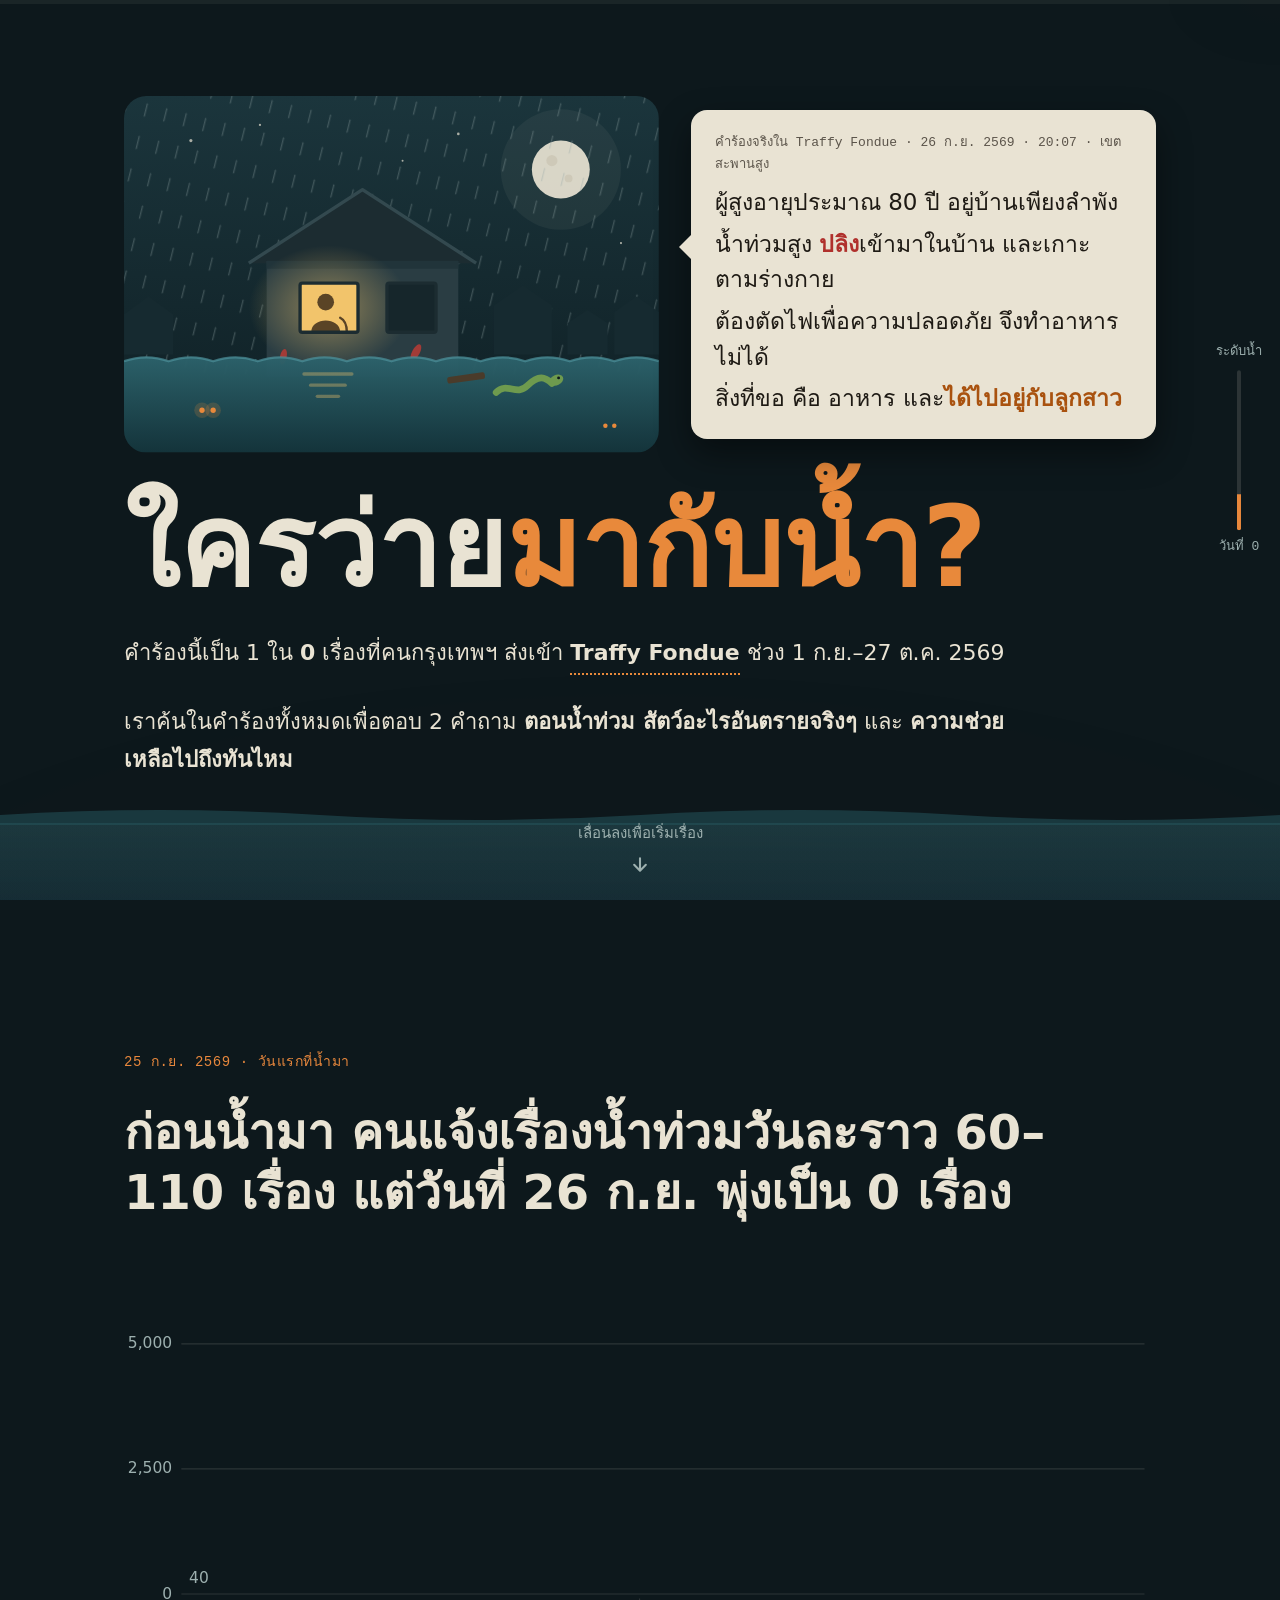
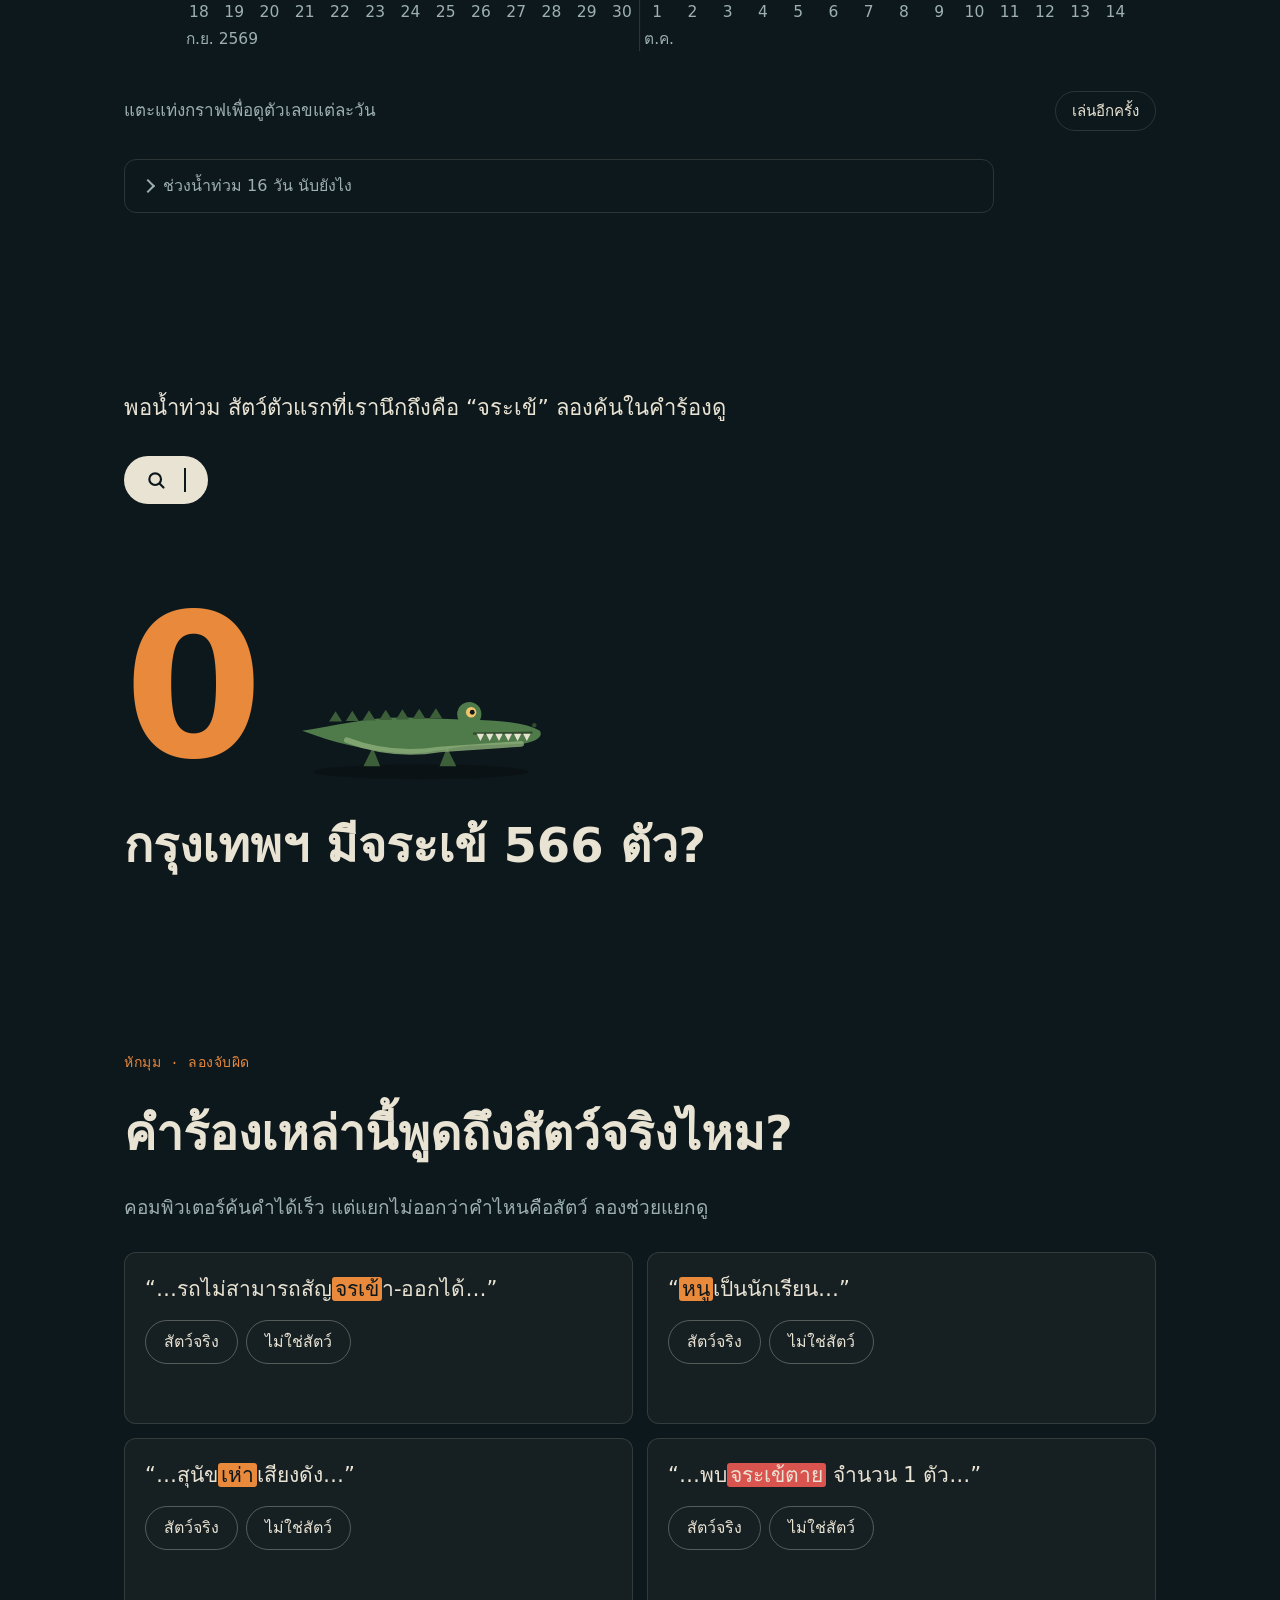
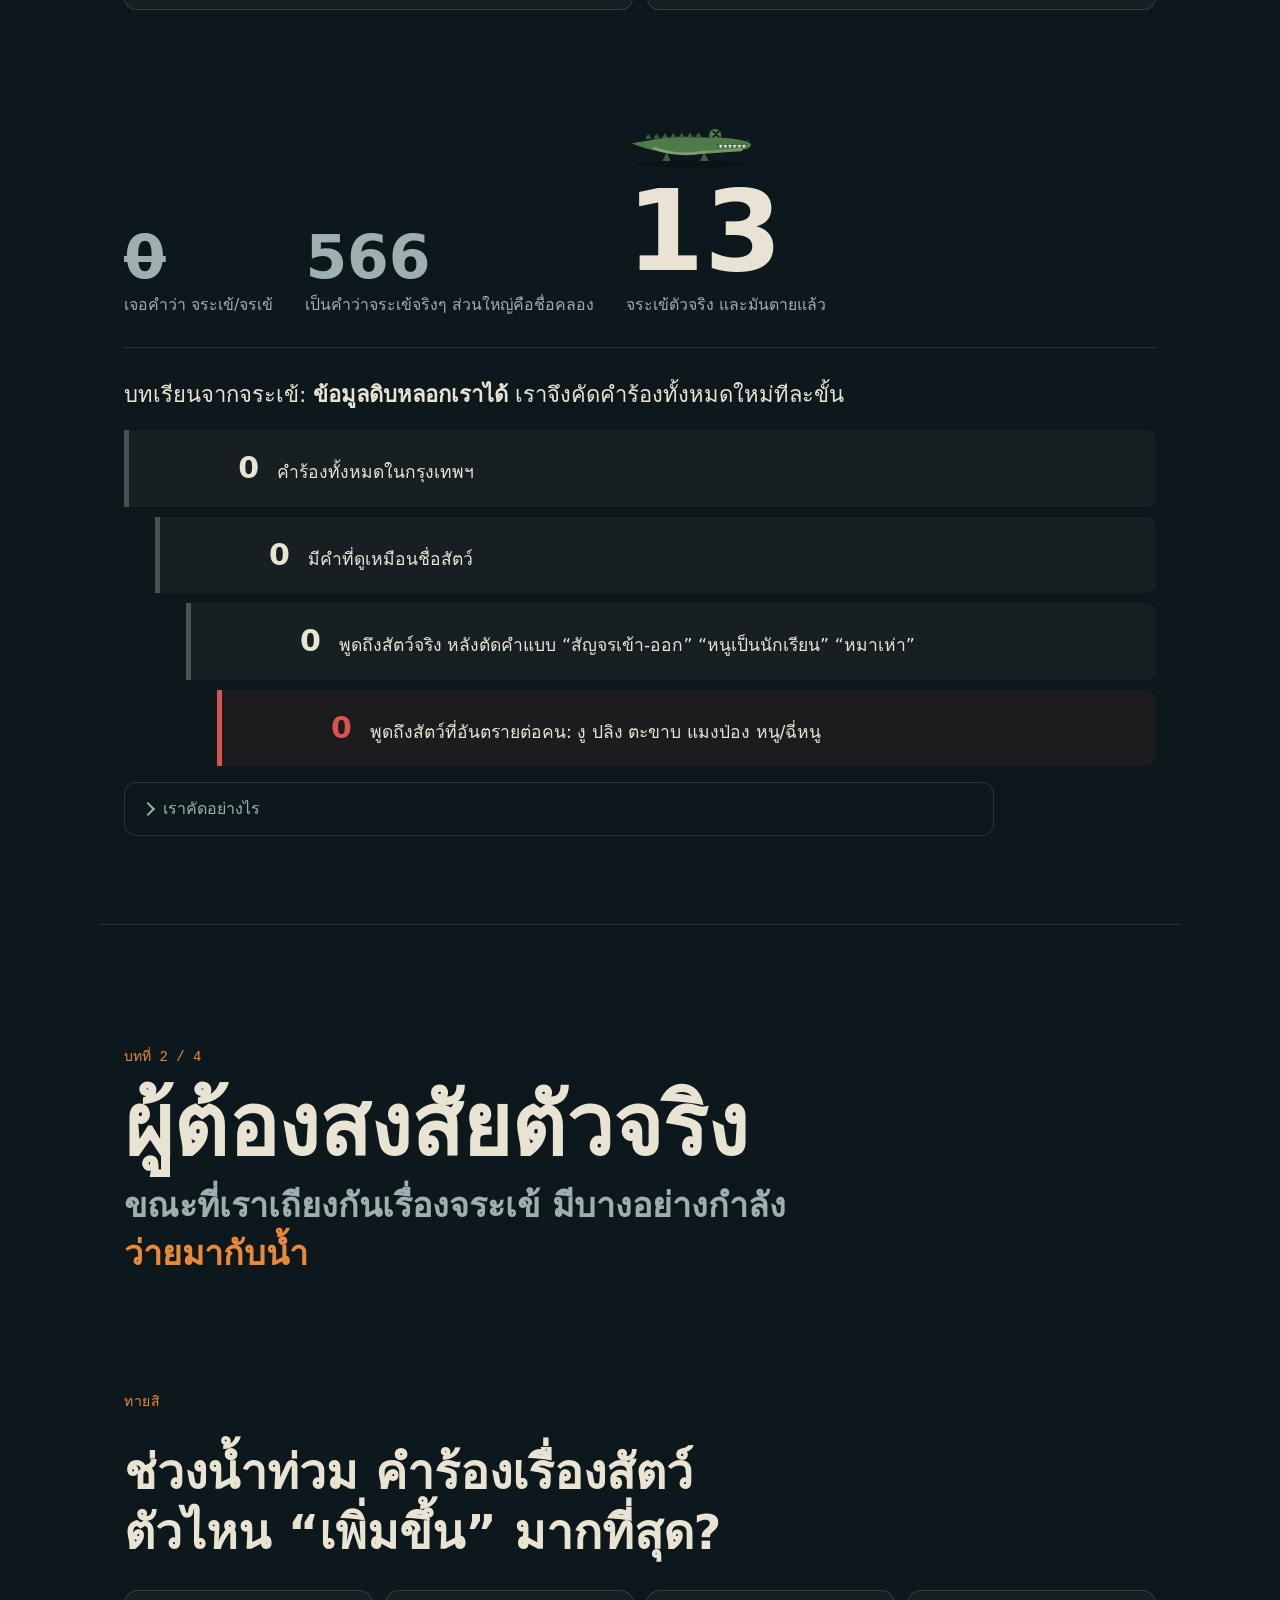
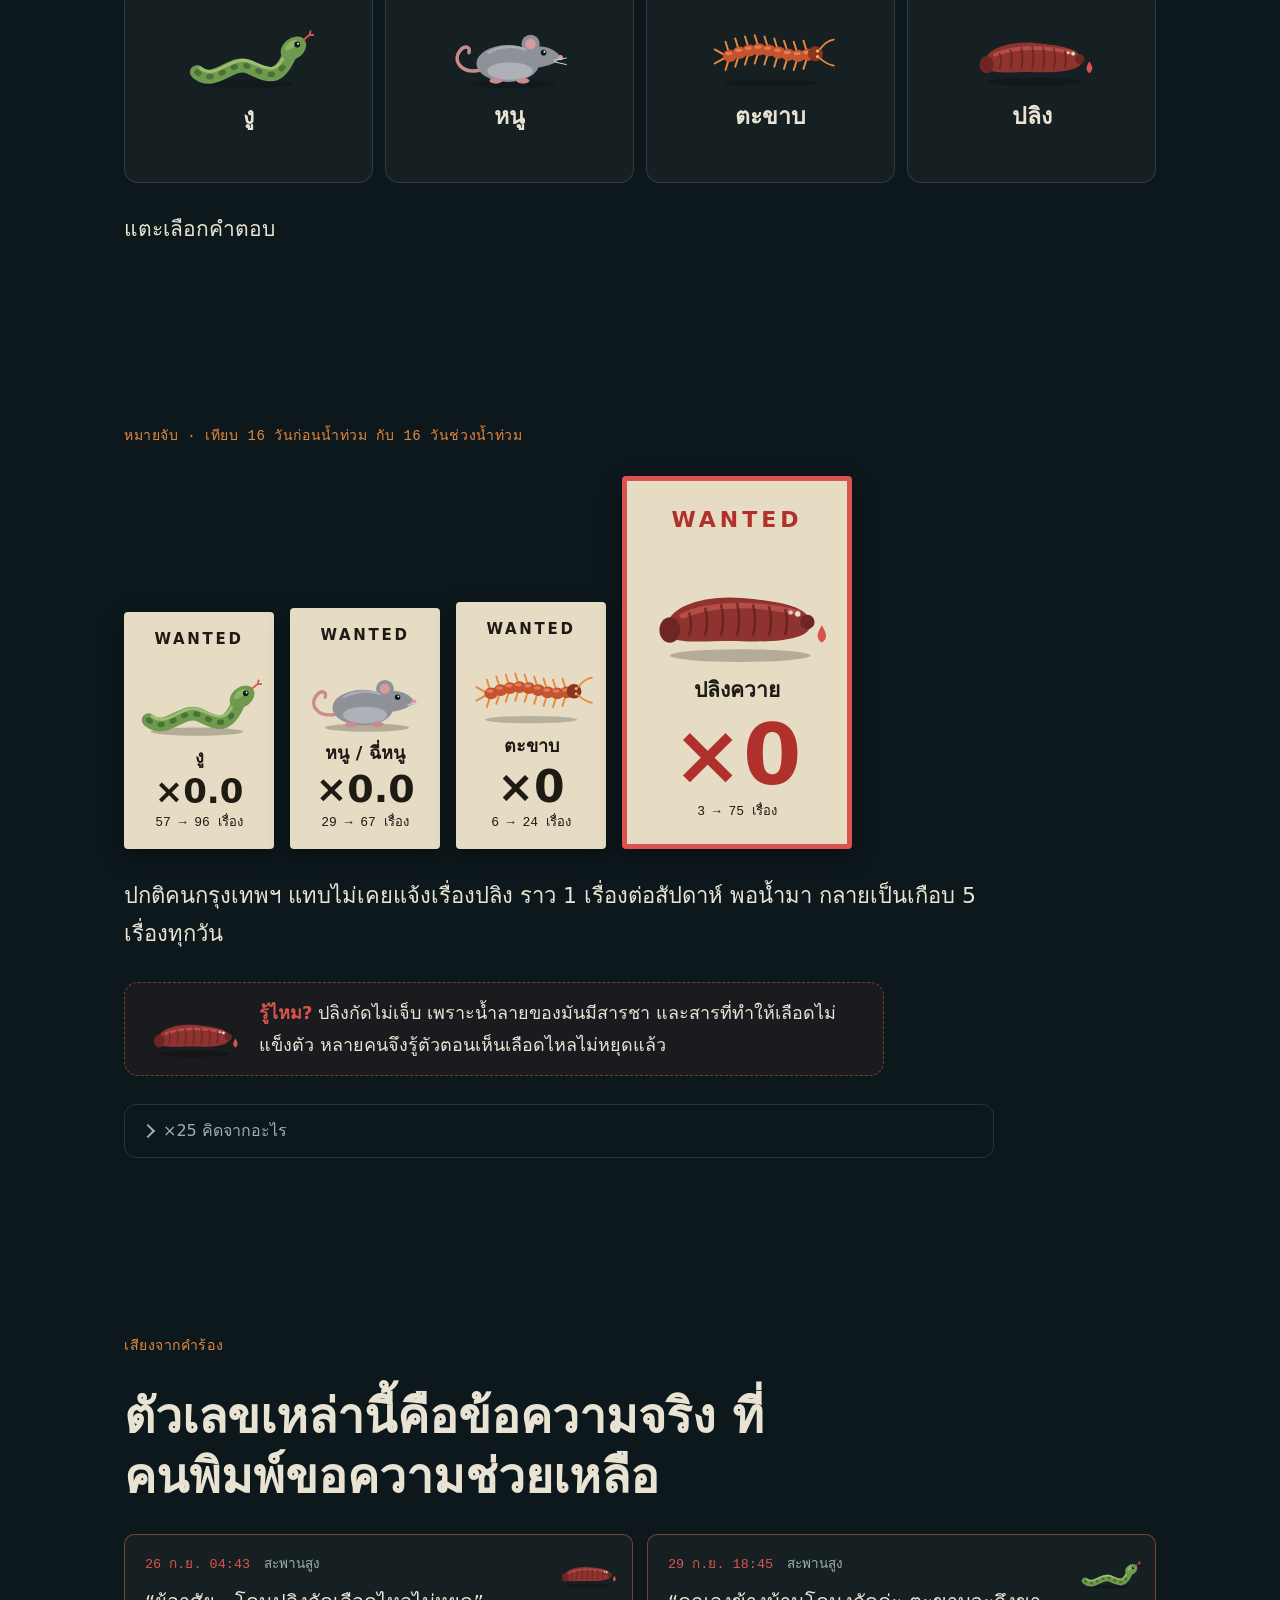
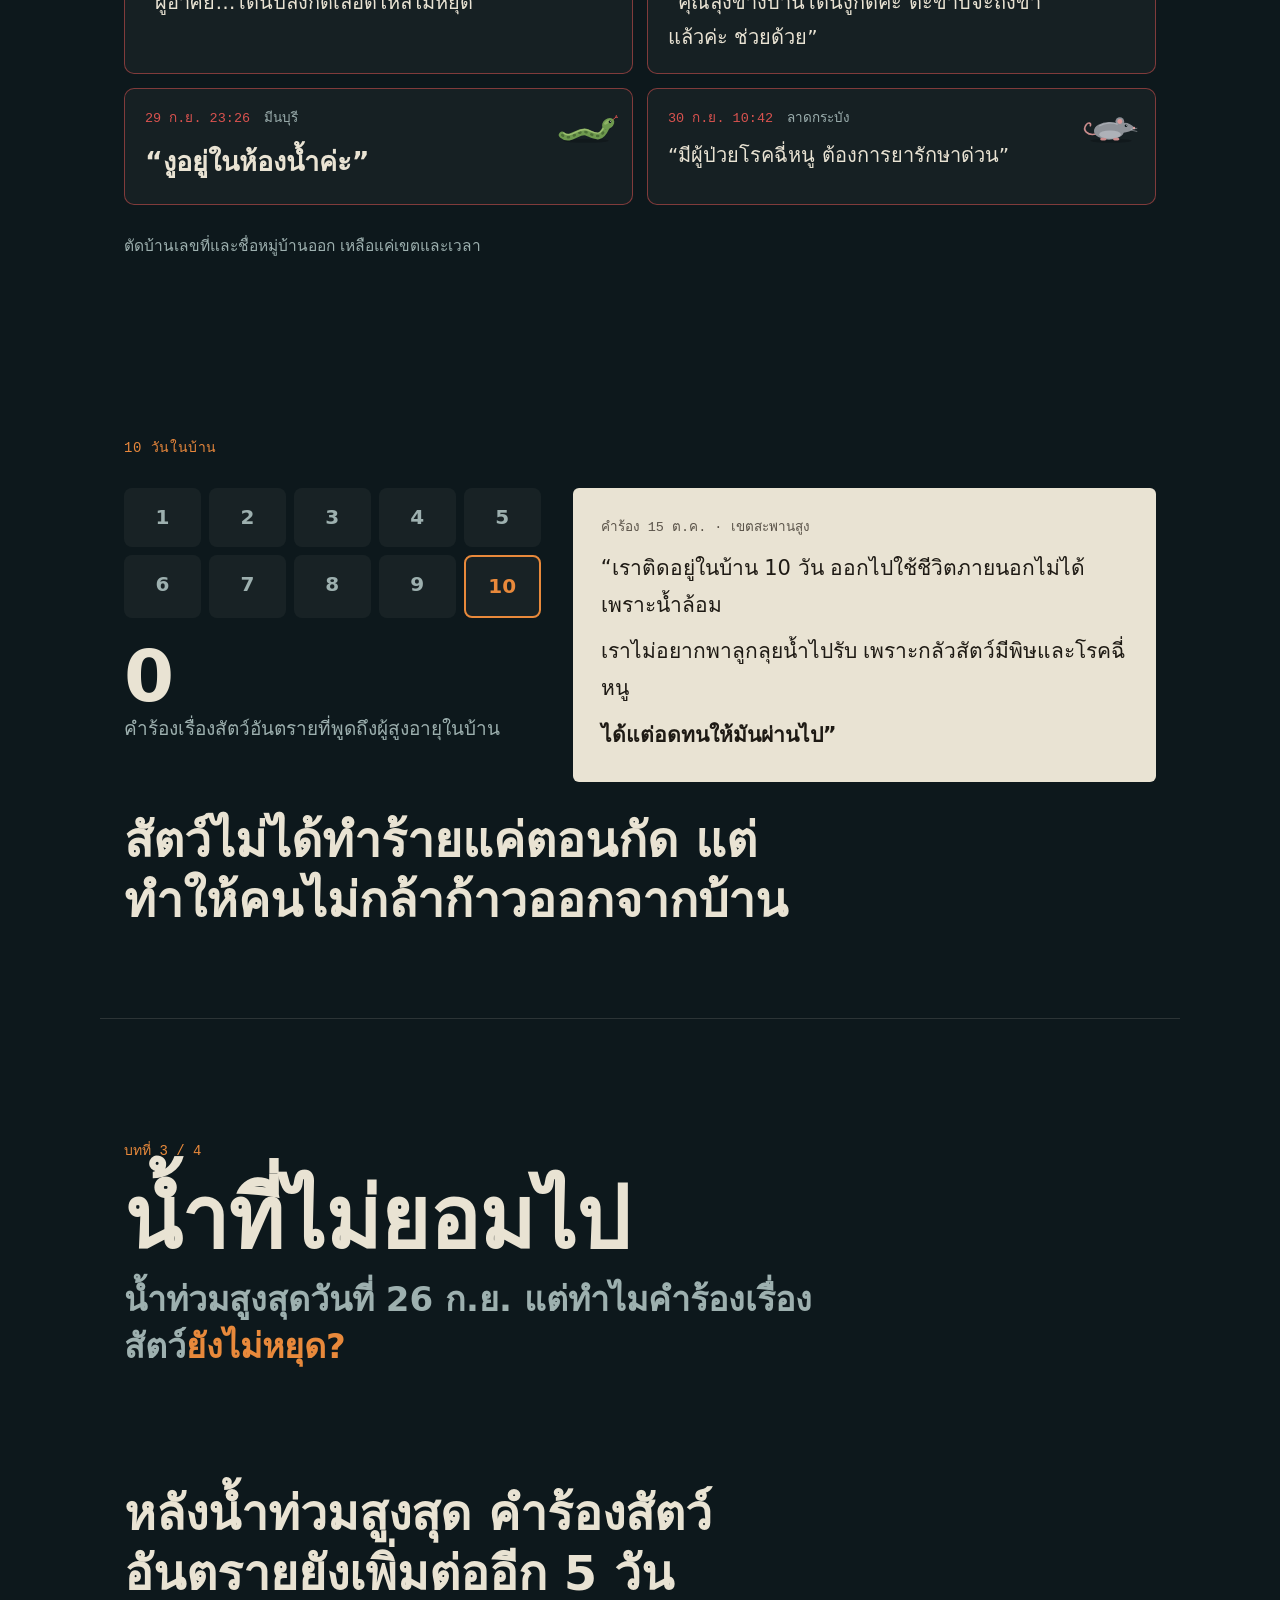
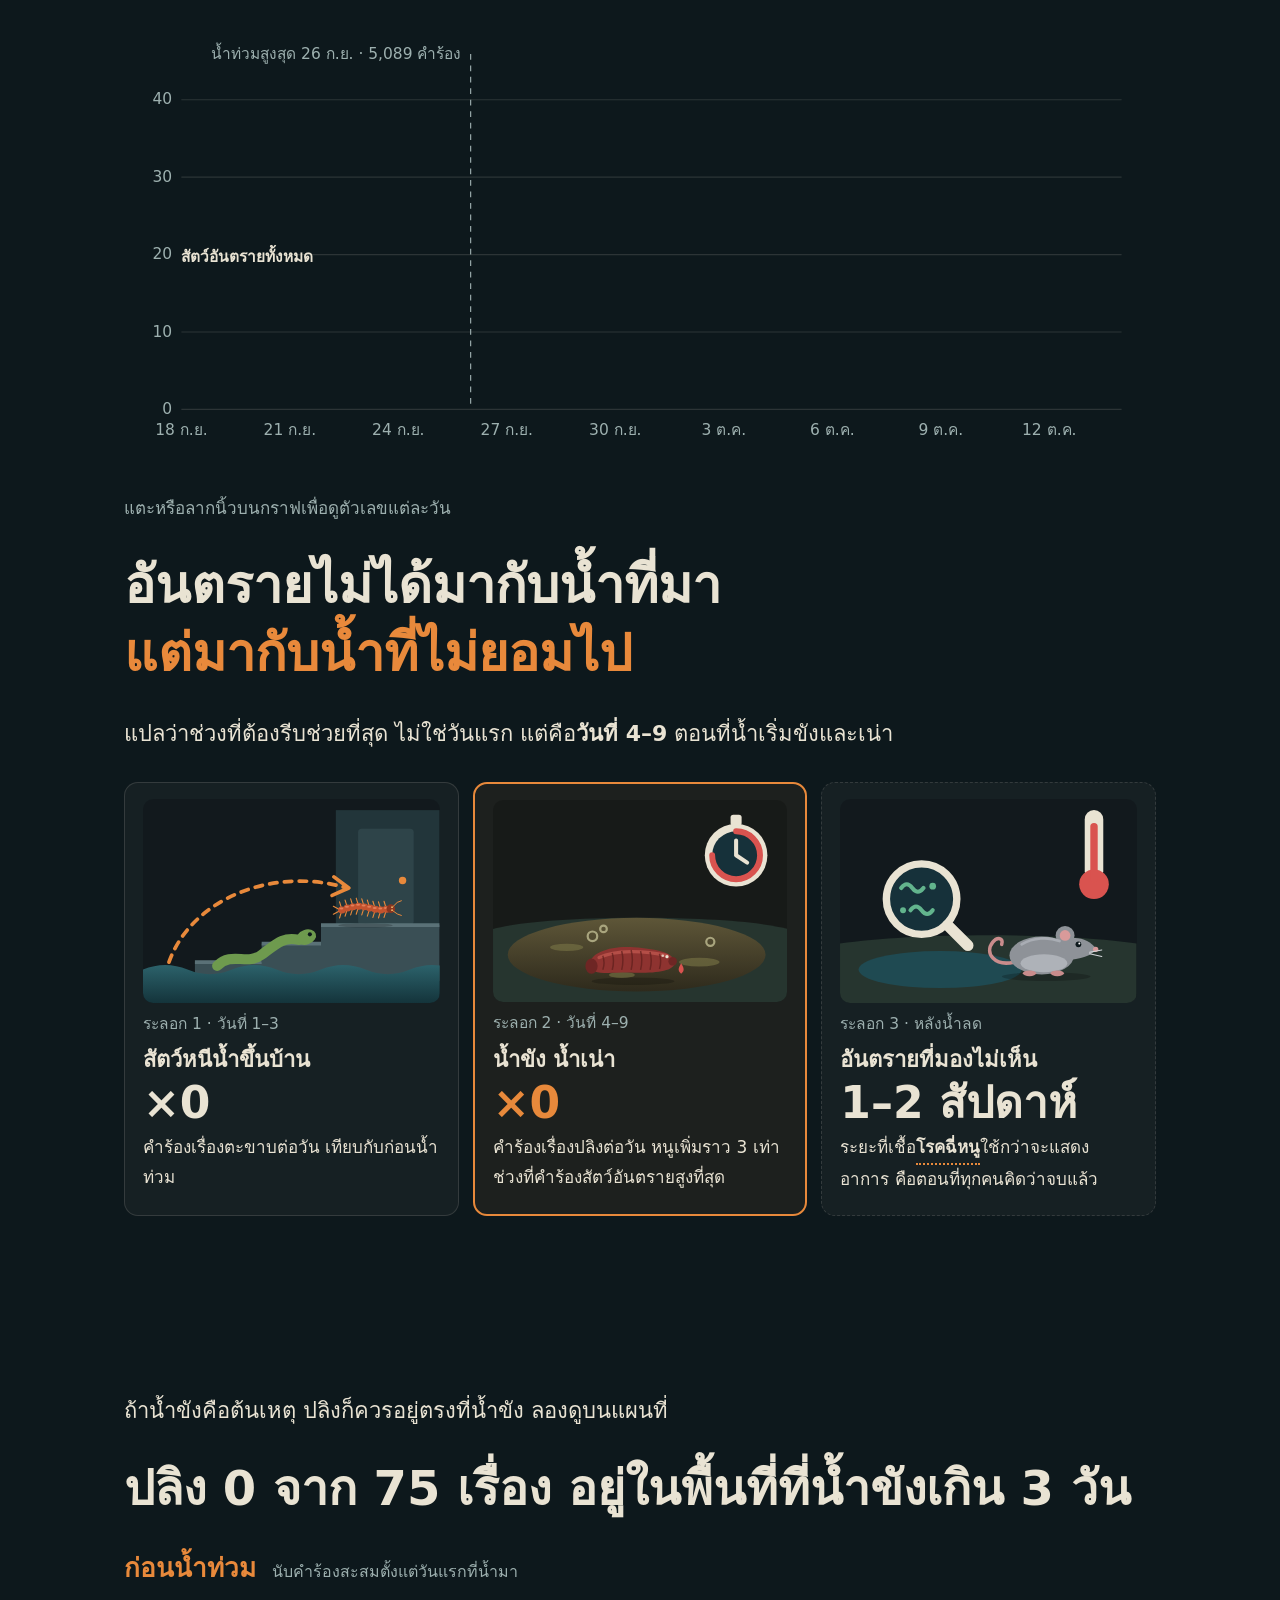
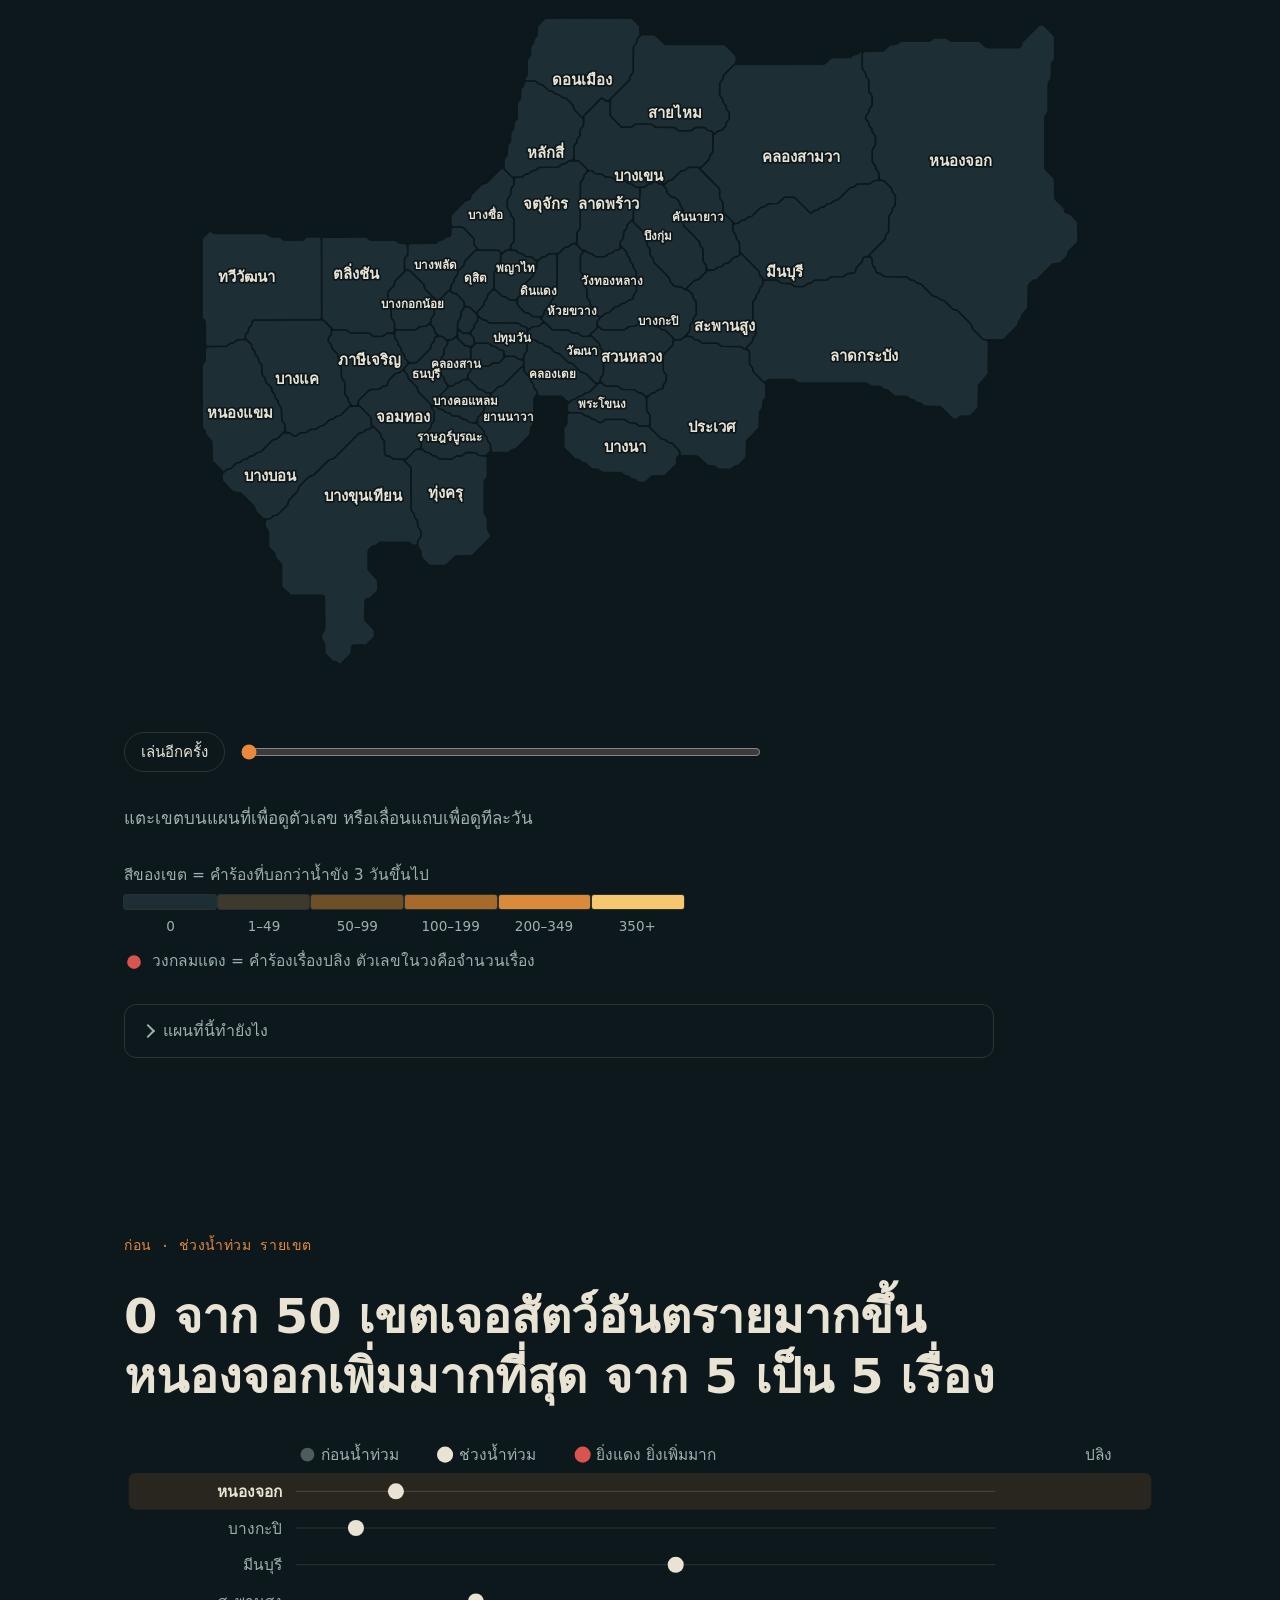
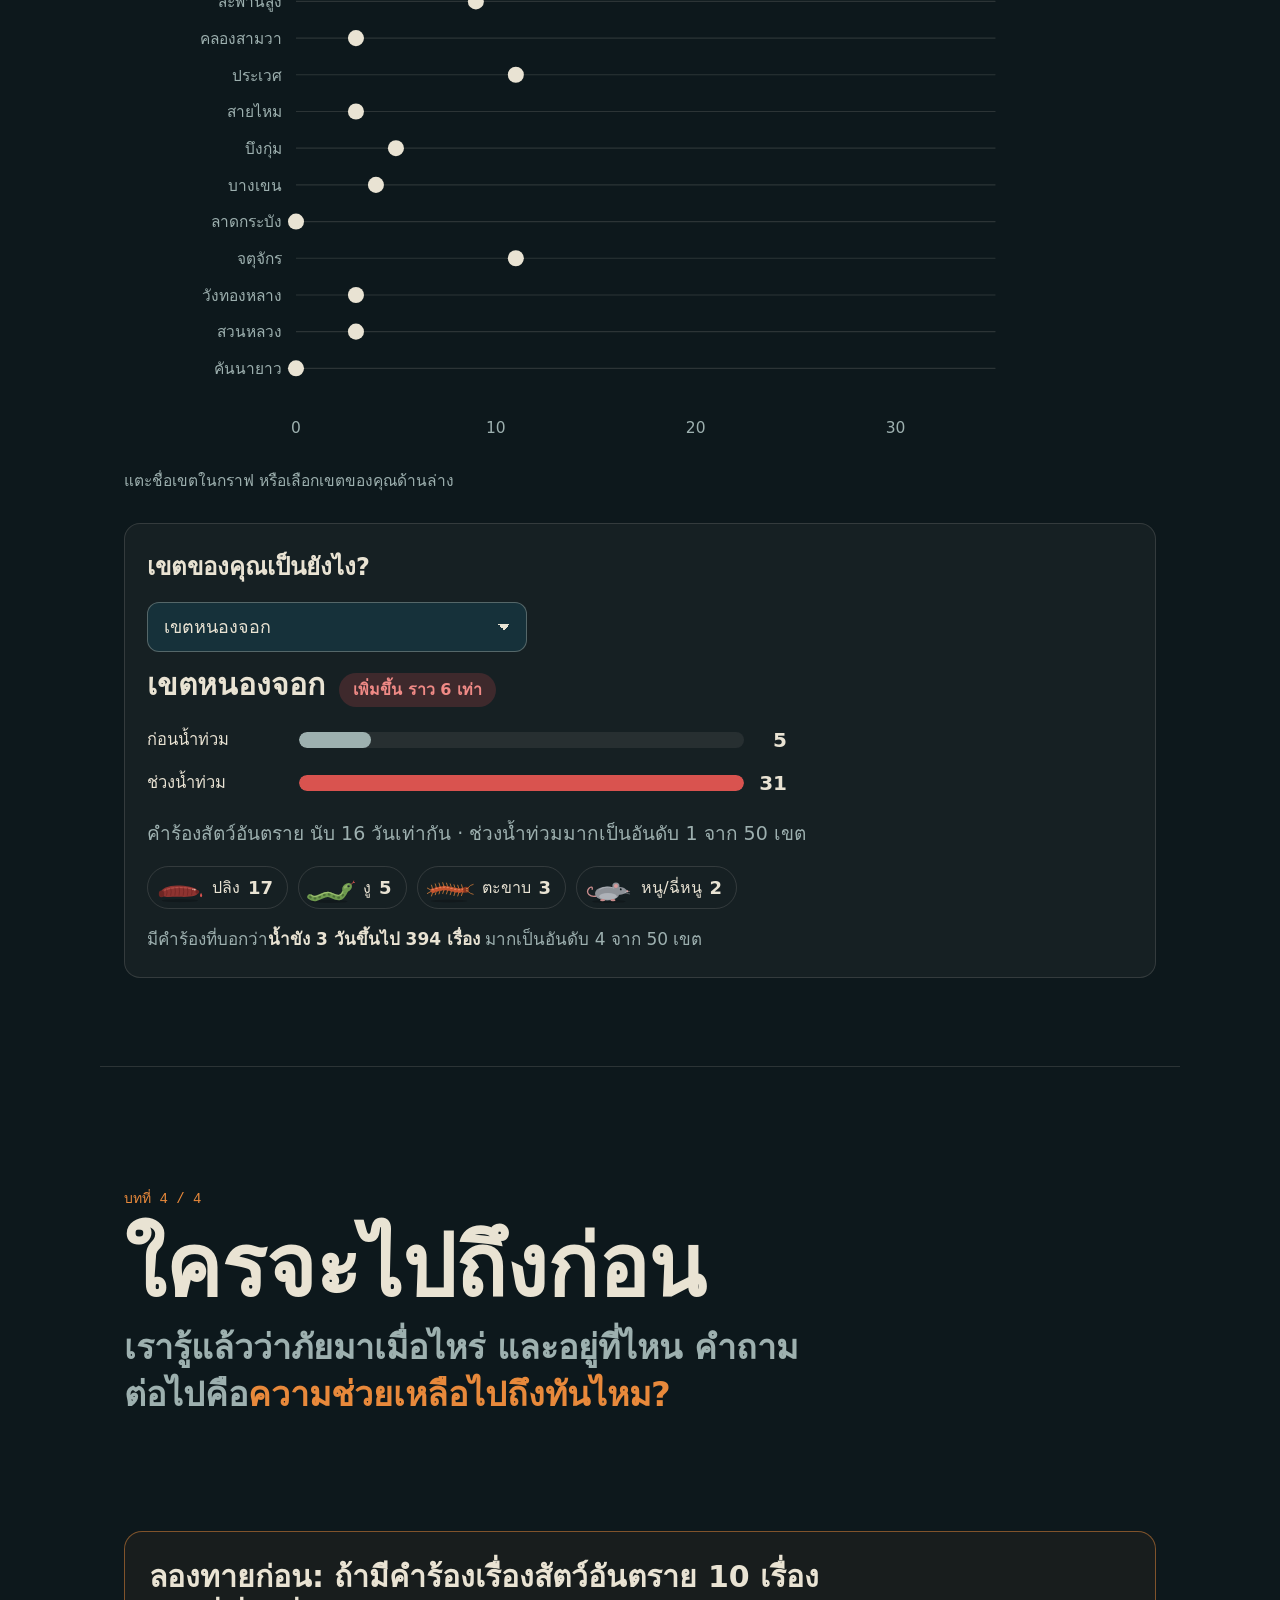
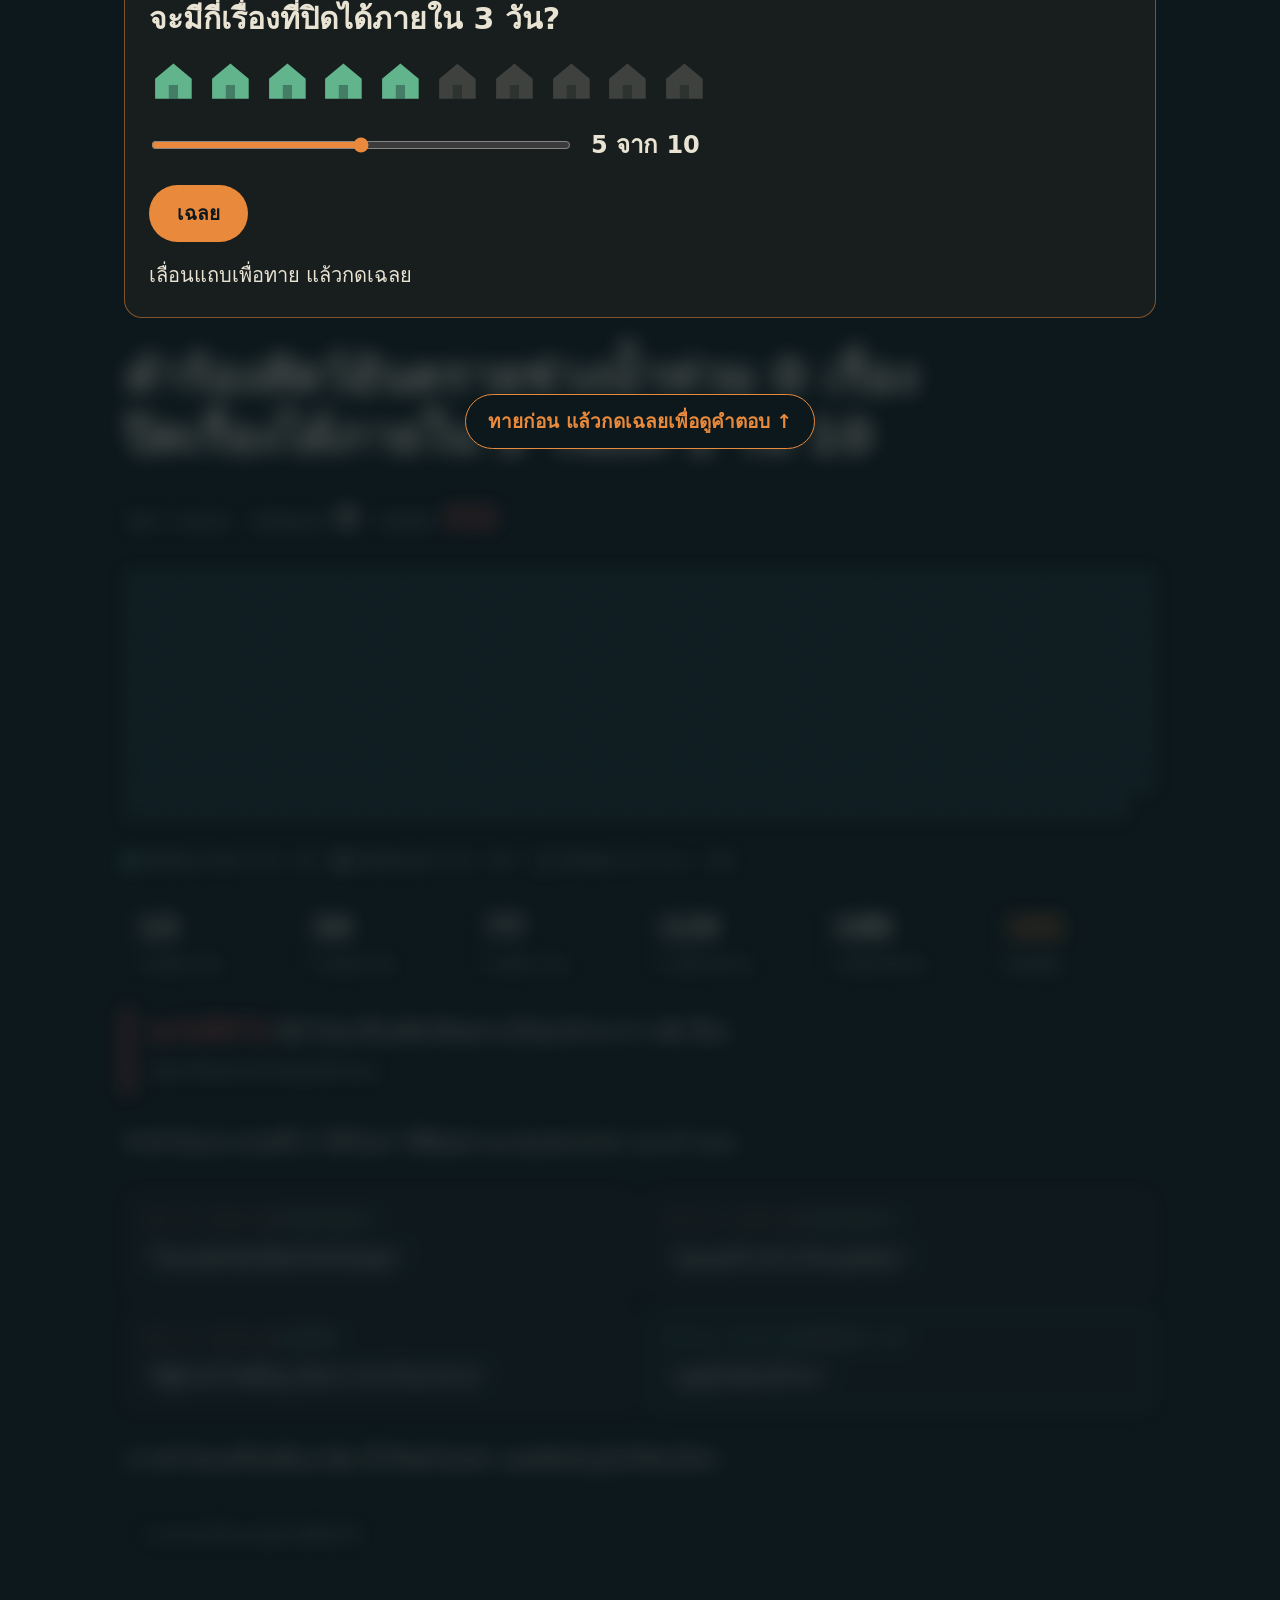
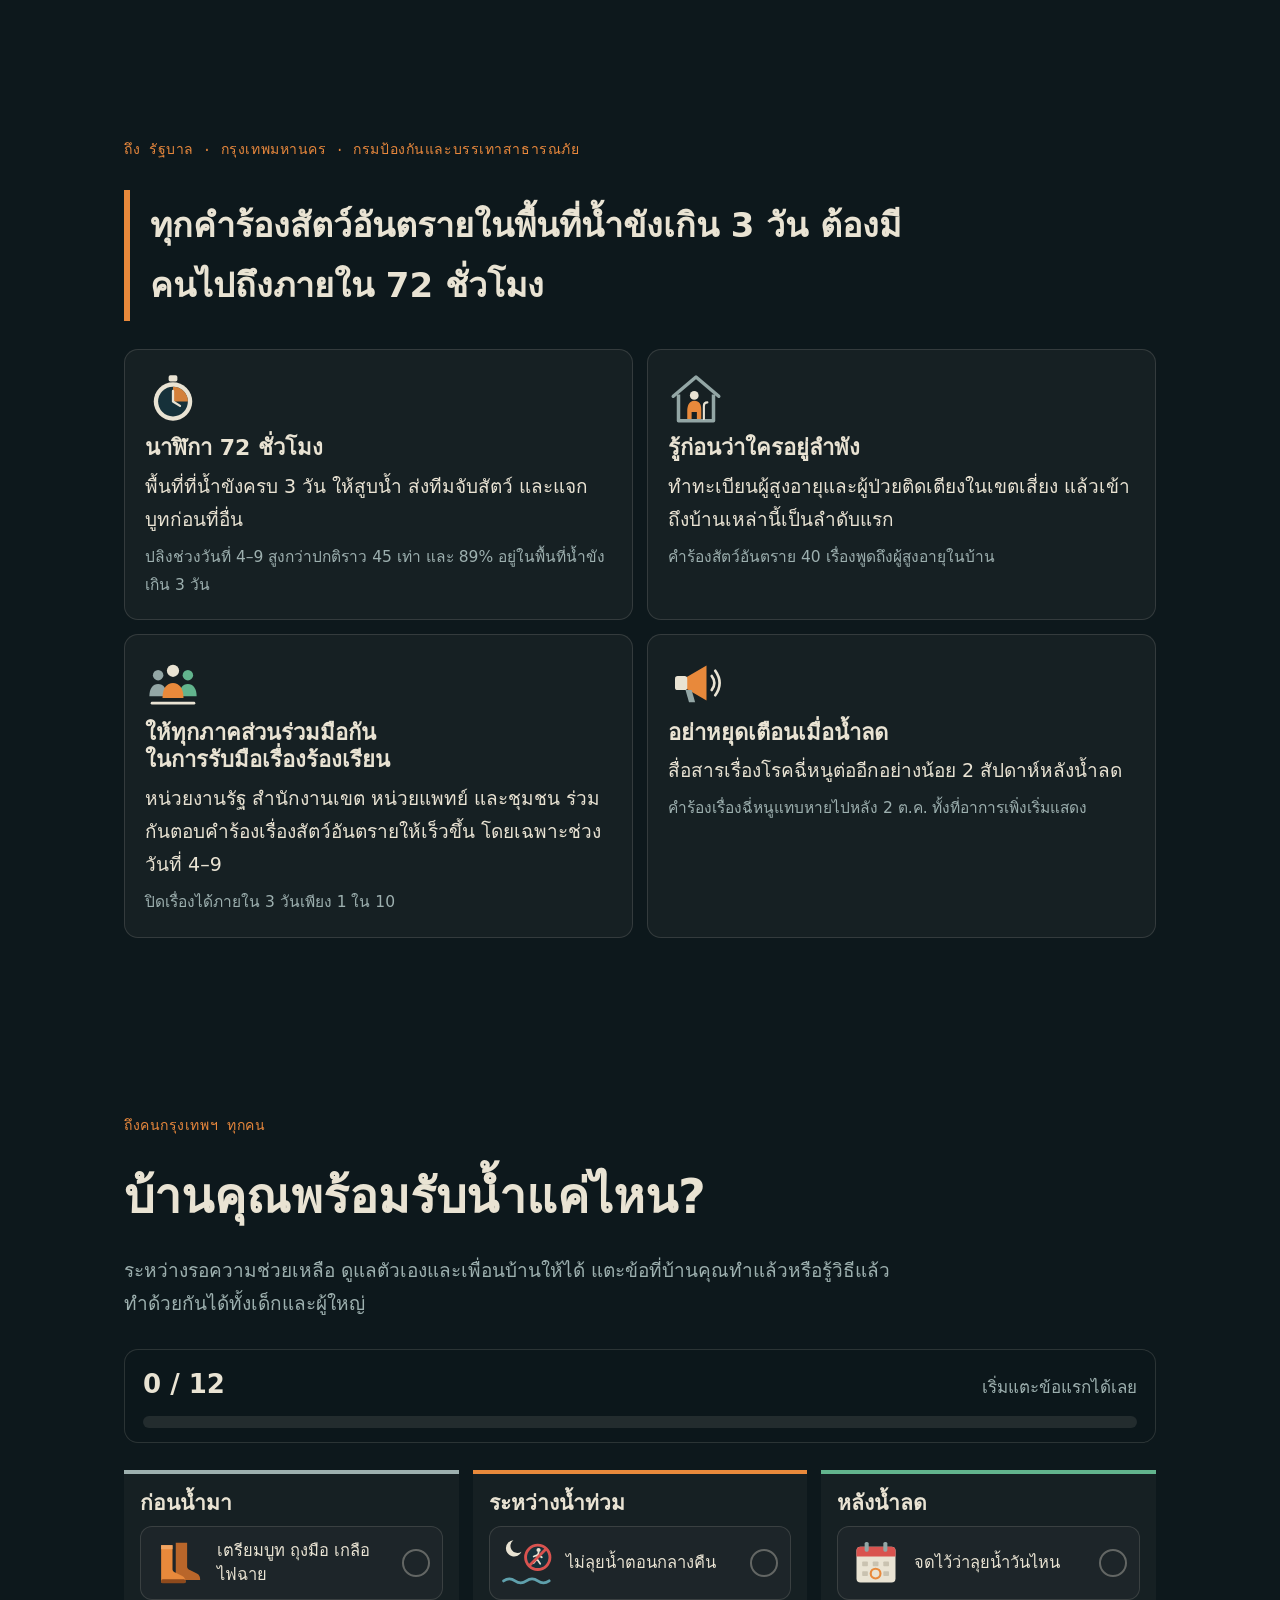
==== commit 273dee9e: "Add files via upload" ====
--- a/index.html
+++ b/index.html
@@ -399,13 +399,8 @@
 /* เบื้องหลังข้อมูล */
 .behind { position: relative; z-index: 1; max-width: 1080px; margin: 0 auto; padding: 72px 24px 150px; border-top: 1px solid var(--line); display: flex; flex-direction: column; gap: 26px; font-size: 16px; color: var(--silt); }
 .behind h2 { color: var(--bone); font-size: 34px; }
-.pipe { list-style: none; margin: 0; padding: 0; display: grid; grid-template-columns: repeat(4, minmax(0, 1fr)); gap: 14px; }
-.pipe li { background: var(--card); border: 1px solid var(--line); border-radius: 14px; padding: 16px; display: flex; flex-direction: column; gap: 8px; }
-.pipe svg { width: 48px; }
-.pipe b { color: var(--bone); font-family: var(--font-display); font-size: 19px; }
-.pipe p { font-size: 15.5px; line-height: 1.6; }
-.arc { font-size: 15.5px; max-width: none; }
-.arc b, .cols b { color: var(--bone); }
+.behind .src-lead { font-size: 18px; color: var(--bone); max-width: 70ch; }
+.cols b { color: var(--bone); }
 .cols { display: grid; grid-template-columns: repeat(2, minmax(0, 1fr)); gap: 24px; }
 .cols ul { margin: 6px 0 0; padding-left: 20px; }
 
@@ -438,7 +433,6 @@
   .bubble::before { left: 48px; top: -12px; border: 12px solid transparent; border-top: 0; border-bottom-color: var(--bone); }
   .fakes, .tickets, .split, .waves, .asks, .ready, .cols { grid-template-columns: minmax(0, 1fr); }
   .quiz { grid-template-columns: repeat(2, minmax(0, 1fr)); }
-  .pipe { grid-template-columns: repeat(2, minmax(0, 1fr)); }
   .steps { grid-template-columns: repeat(3, minmax(0, 1fr)); }
   .sieve li { grid-template-columns: minmax(0, 1fr); gap: 2px; margin-left: 0 !important; }
   .sieve b { text-align: left; }
@@ -460,7 +454,6 @@
   .guess-msg { min-height: 5em; }
 }
 @media (max-width: 480px) {
-  .pipe { grid-template-columns: minmax(0, 1fr); }
   .chap-now { font-size: 15px; padding: 6px 12px; }
 }
 @media (prefers-reduced-motion: reduce) {
@@ -483,7 +476,7 @@
     <li><a href="#ch2">2 · ผู้ต้องสงสัยตัวจริง</a></li>
     <li><a href="#ch3">3 · น้ำที่ไม่ยอมไป</a></li>
     <li><a href="#ch4">4 · ใครจะไปถึงก่อน</a></li>
-    <li><a href="#behind">เบื้องหลังข้อมูล</a></li>
+    <li><a href="#behind">ที่มาของข้อมูล</a></li>
   </ol>
 </nav>
 
@@ -797,16 +790,10 @@
 </section>
 </main>
 
-<!-- ===== เบื้องหลังข้อมูล ===== -->
+<!-- ===== ที่มาของข้อมูล ===== -->
 <footer class="behind" id="behind" data-ch="5">
-  <h2>เบื้องหลังข้อมูล</h2>
-  <ol class="pipe">
-    <li><svg viewBox="0 0 64 64" aria-hidden="true"><use href="#i-q"/></svg><b>1 · คำถาม</b><p>ตอนน้ำท่วม สัตว์อะไรอันตรายจริง อยู่ที่ไหน และความช่วยเหลือไปถึงทันไหม</p></li>
-    <li><svg viewBox="0 0 64 64" aria-hidden="true"><use href="#i-db"/></svg><b>2 · เก็บข้อมูล</b><p>คำร้อง Traffy Fondue ที่มีพิกัดในกรุงเทพฯ 94,587 เรื่อง ช่วง 1 ก.ย.–27 ต.ค. 2569</p></li>
-    <li><svg viewBox="0 0 64 64" aria-hidden="true"><use href="#i-funnel"/></svg><b>3 · เตรียมข้อมูล</b><p>ค้นชื่อสัตว์ 17 กลุ่ม ตัดคำที่ไม่ใช่สัตว์ เหลือคำร้องสัตว์อันตราย 738 เรื่อง ตัดบ้านเลขที่และชื่อหมู่บ้านออก</p></li>
-    <li><svg viewBox="0 0 64 64" aria-hidden="true"><use href="#i-chart"/></svg><b>4 · วิเคราะห์</b><p>เทียบ 16 วันก่อนน้ำท่วมกับ 16 วันช่วงน้ำท่วม ดูรายวันและราย 50 เขต ซ้อนกับคำร้องที่บอกว่าน้ำขัง 3 วันขึ้นไป และนับเวลาปิดเรื่อง</p></li>
-  </ol>
-  <p class="arc"><b>โครงเรื่อง</b> ตาม Narrative Model ของ Brent Dykes: Setting (บทที่ 1 คืนที่น้ำมา) → Hook (จระเข้ 566 ตัว?) → Rising Insights (บทที่ 2 ผู้ต้องสงสัยตัวจริง) → Aha (บทที่ 3 น้ำที่ไม่ยอมไป) → Solution &amp; Next Steps (บทที่ 4 ใครจะไปถึงก่อน)</p>
+  <h2>ที่มาของข้อมูล</h2>
+  <p class="src-lead">เรื่องนี้ใช้คำร้องใน Traffy Fondue ที่มีพิกัดในกรุงเทพฯ 94,587 เรื่อง ช่วง 1 ก.ย.–27 ต.ค. 2569 คัดเหลือคำร้องที่พูดถึงสัตว์อันตรายจริง 738 เรื่อง และตัดบ้านเลขที่กับชื่อหมู่บ้านออกเพื่อความเป็นส่วนตัว</p>
   <div class="cols">
     <div><b>ข้อควรรู้</b><ul><li>ตัวเลขคือจำนวนคำร้องที่พูดถึงสัตว์ ไม่ใช่จำนวนสัตว์จริง</li><li>เขตที่คนใช้ Traffy Fondue มาก จะมีคำร้องมากตามไปด้วย</li><li>สถานะ “เสร็จสิ้น” คือปิดเรื่องในระบบ ไม่ได้แปลว่าแก้ปัญหาได้เสมอ</li></ul></div>
     <div><b>แหล่งอ้างอิง</b><ul>
@@ -1749,7 +1736,7 @@
     .filter(m => $(m[0]));
   const nodes = marks.map(m => $(m[0]));
   const nav = $('chap'), now = $('chapNow'), list = $('chapList'), num = $('chapNum'), name = $('chapName');
-  const NAMES = { 1: 'คืนที่น้ำมา', 2: 'ผู้ต้องสงสัยตัวจริง', 3: 'น้ำที่ไม่ยอมไป', 4: 'ใครจะไปถึงก่อน', 5: 'เบื้องหลังข้อมูล' };
+  const NAMES = { 1: 'คืนที่น้ำมา', 2: 'ผู้ต้องสงสัยตัวจริง', 3: 'น้ำที่ไม่ยอมไป', 4: 'ใครจะไปถึงก่อน', 5: 'ที่มาของข้อมูล' };
   const chs = [...document.querySelectorAll('[data-ch]')], links = [...list.querySelectorAll('a')];
   const topOf = n => n.getBoundingClientRect().top + scrollY;
   let cur = 0, ticking = false;
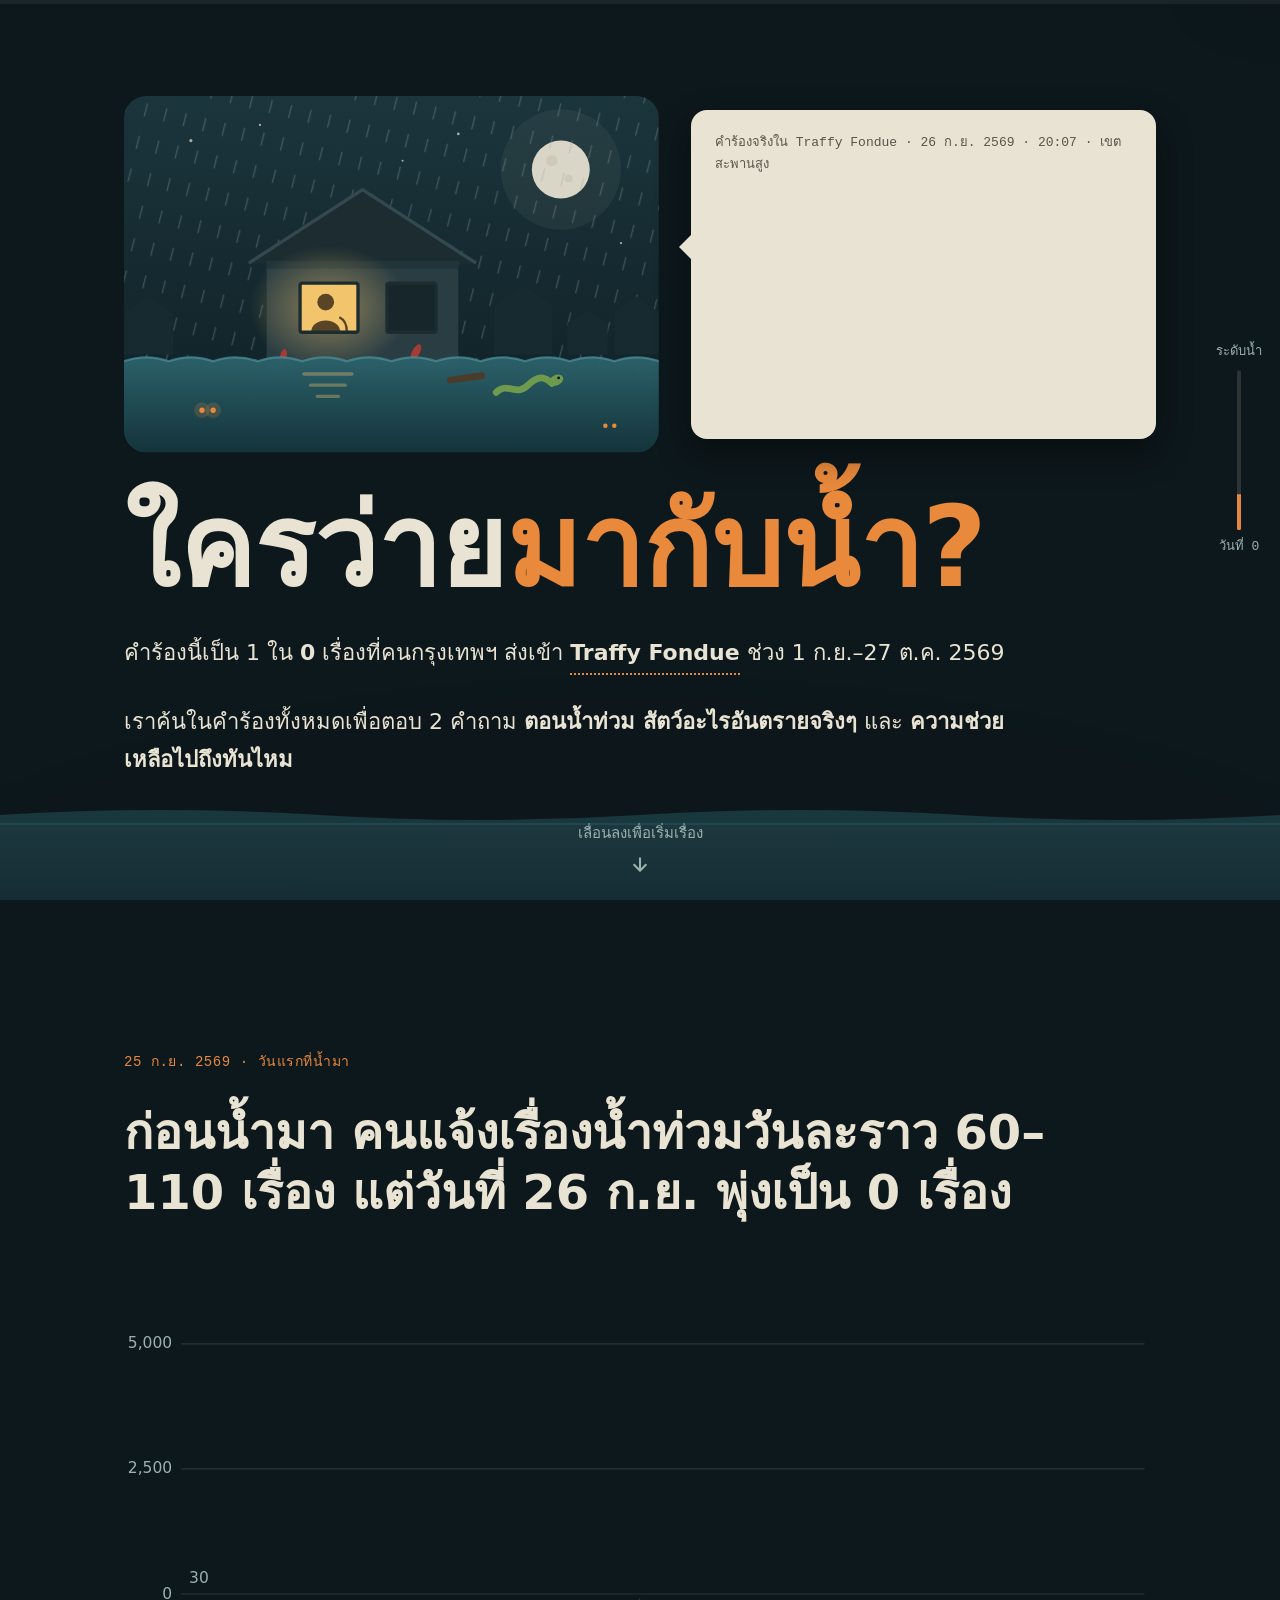
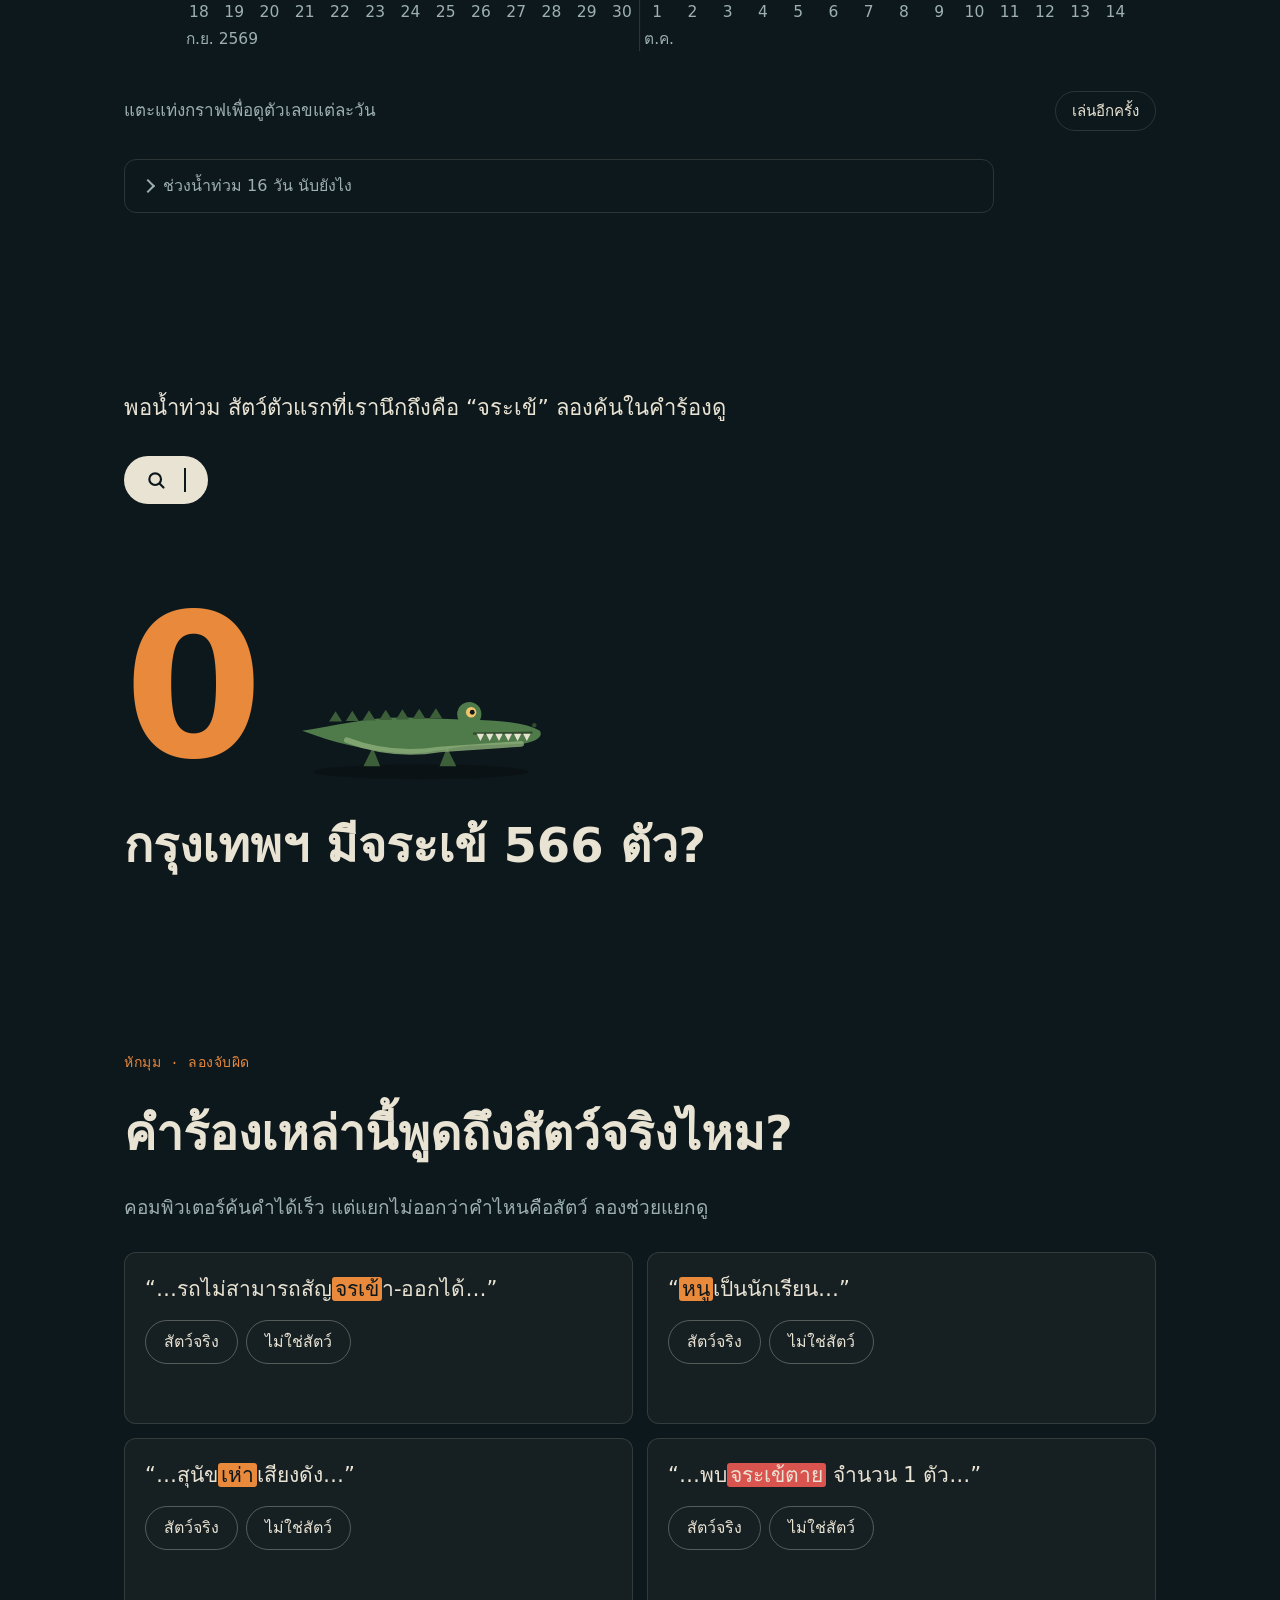
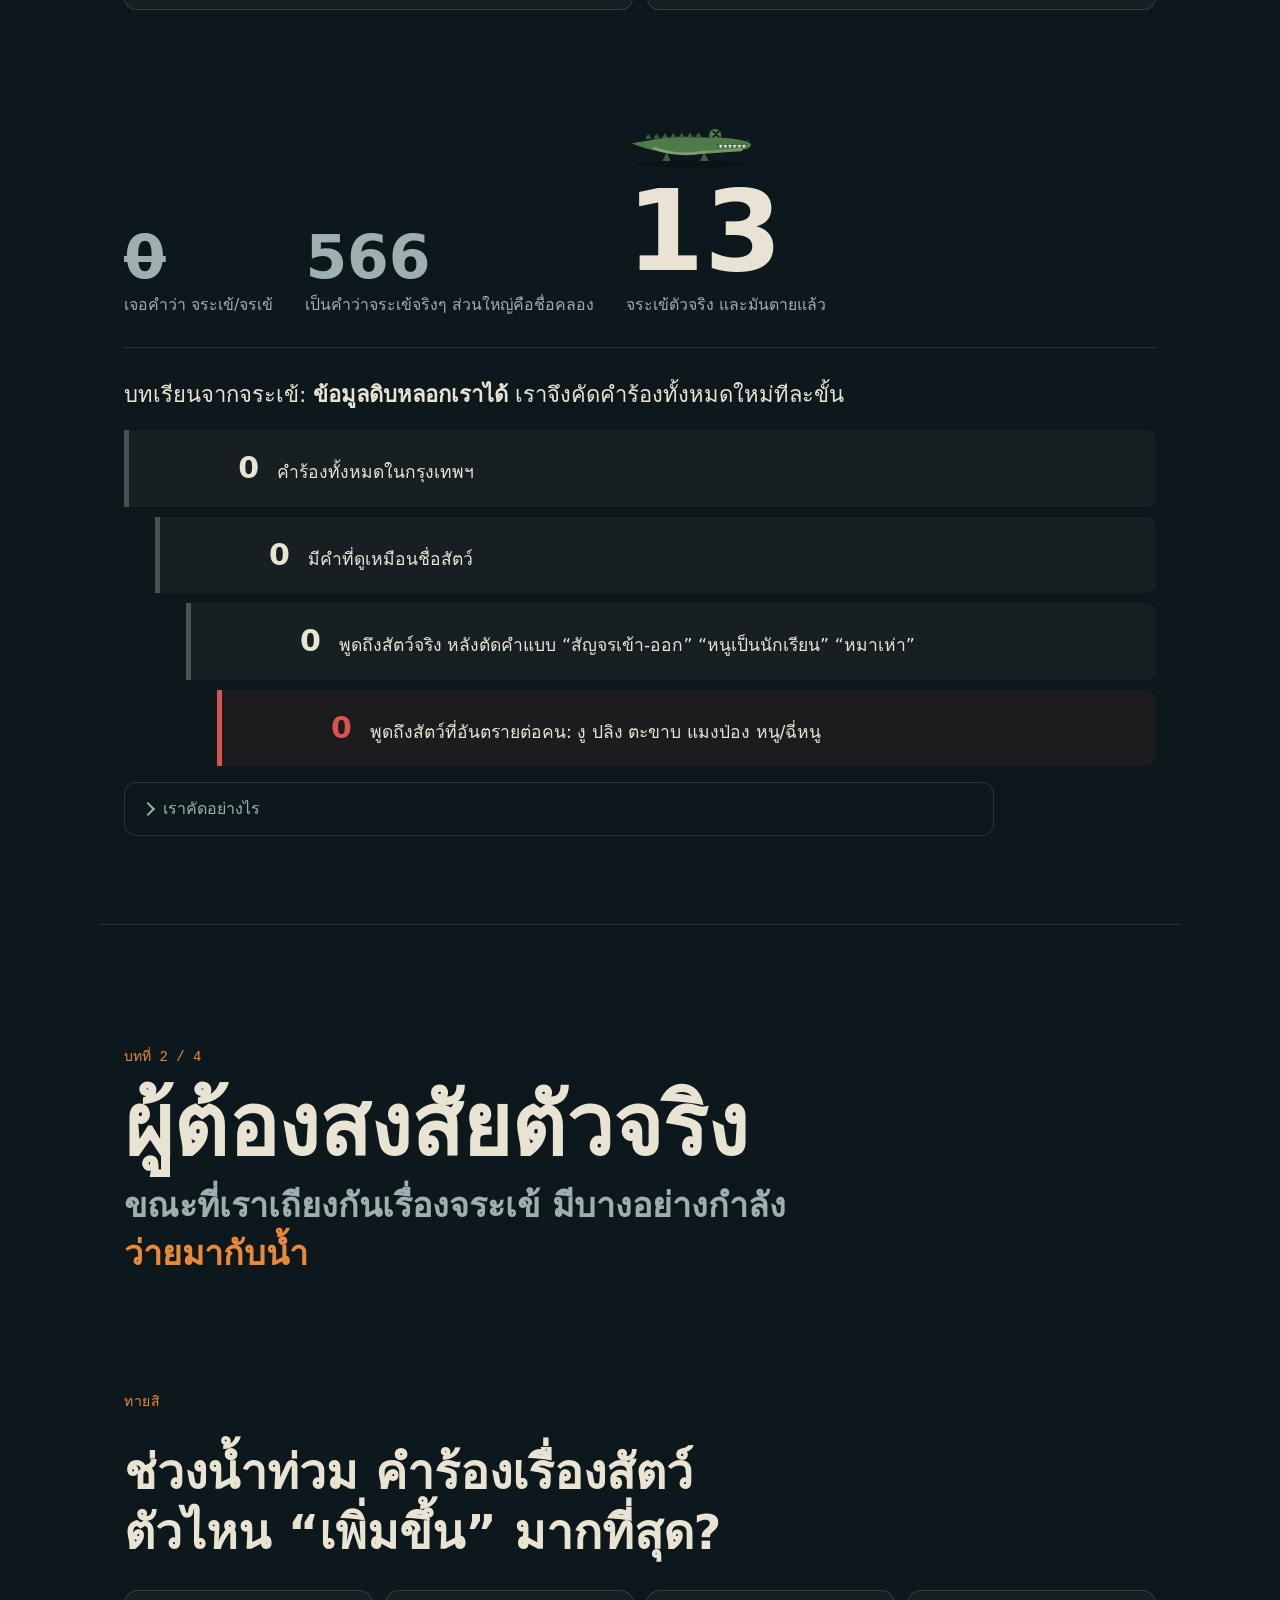
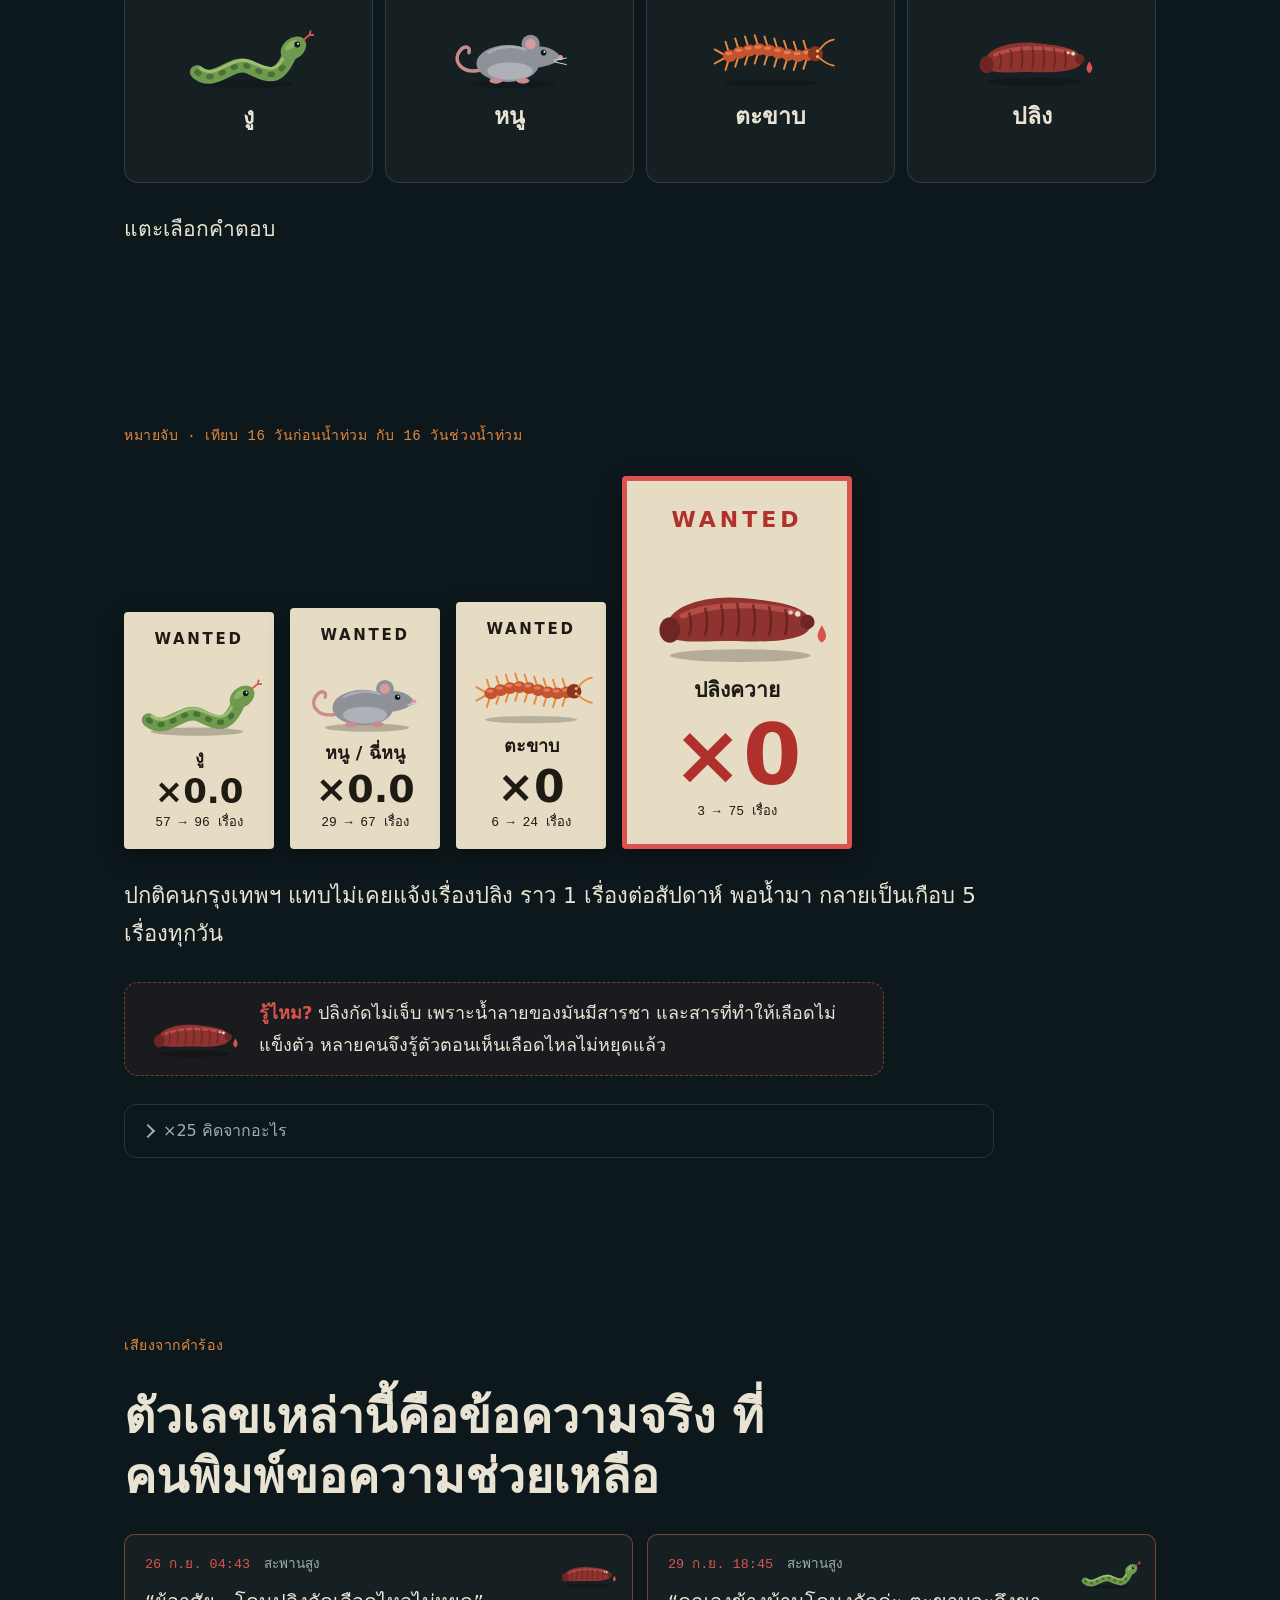
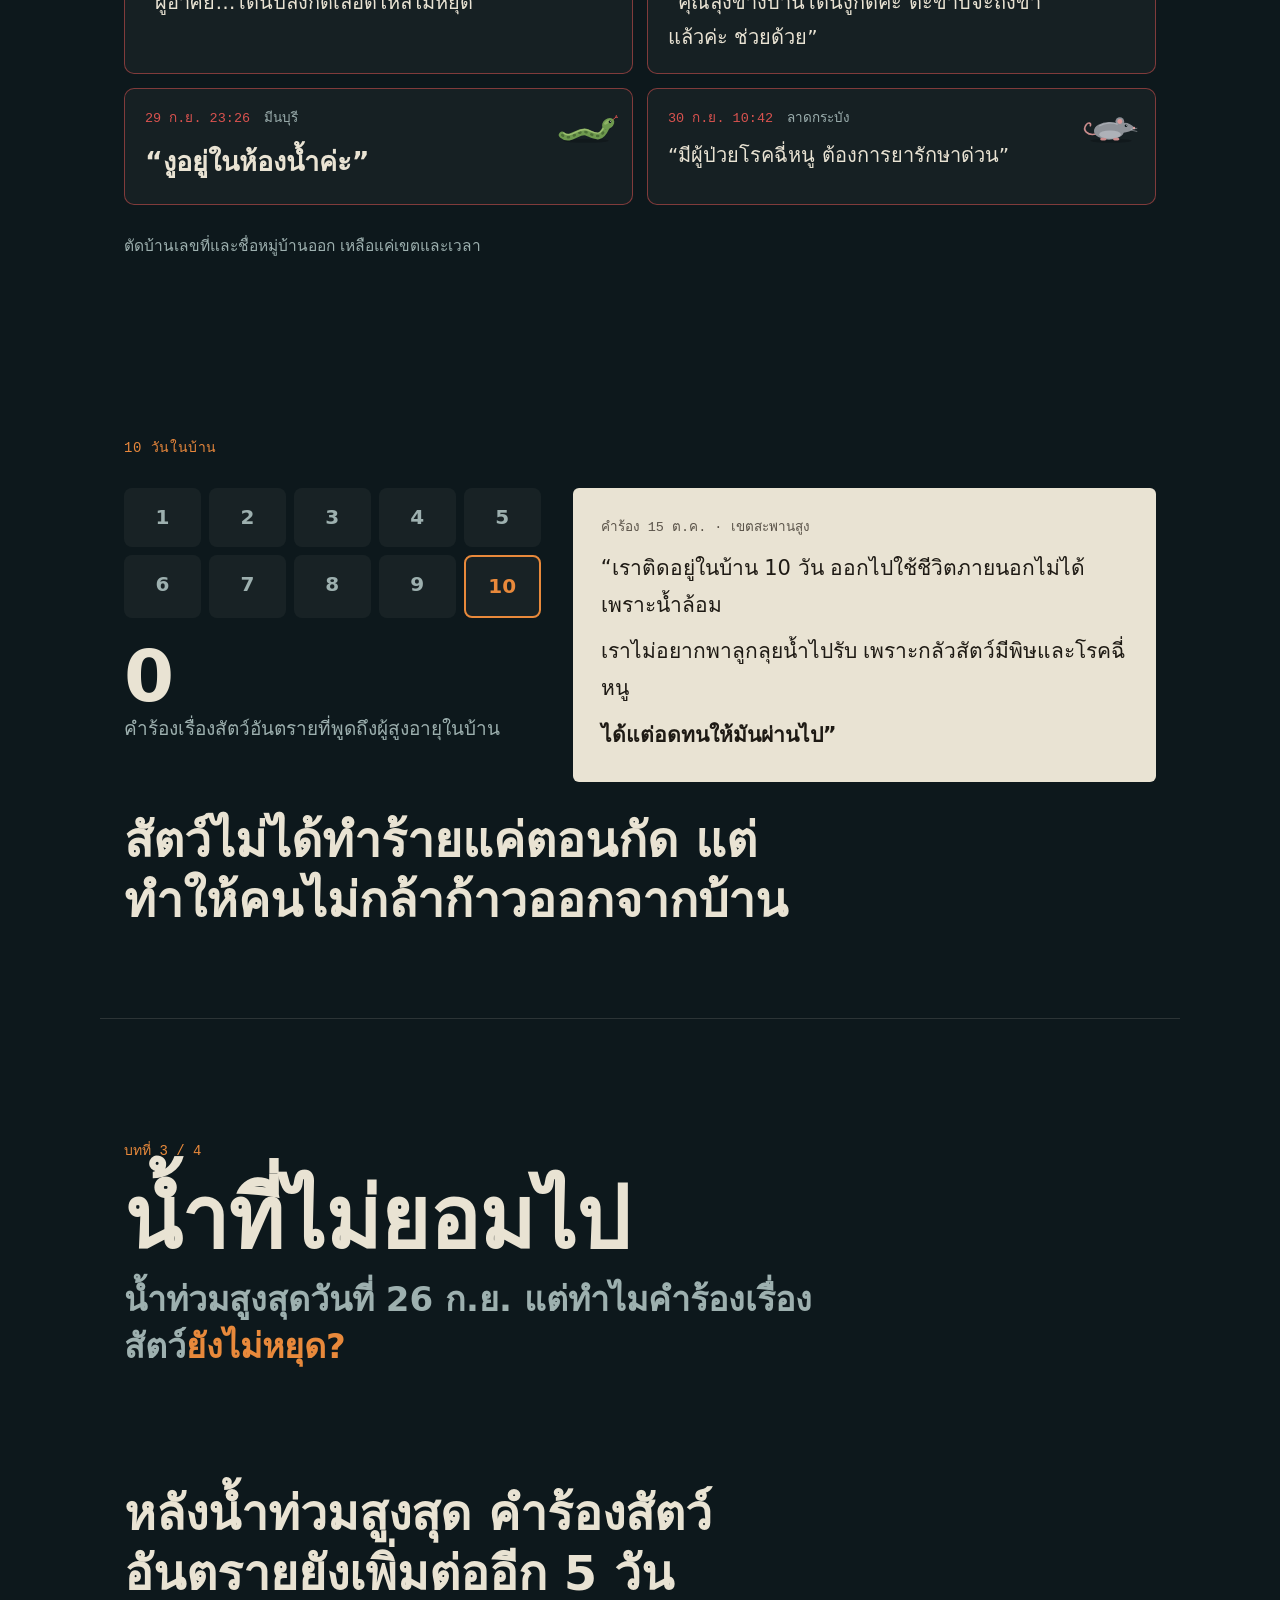
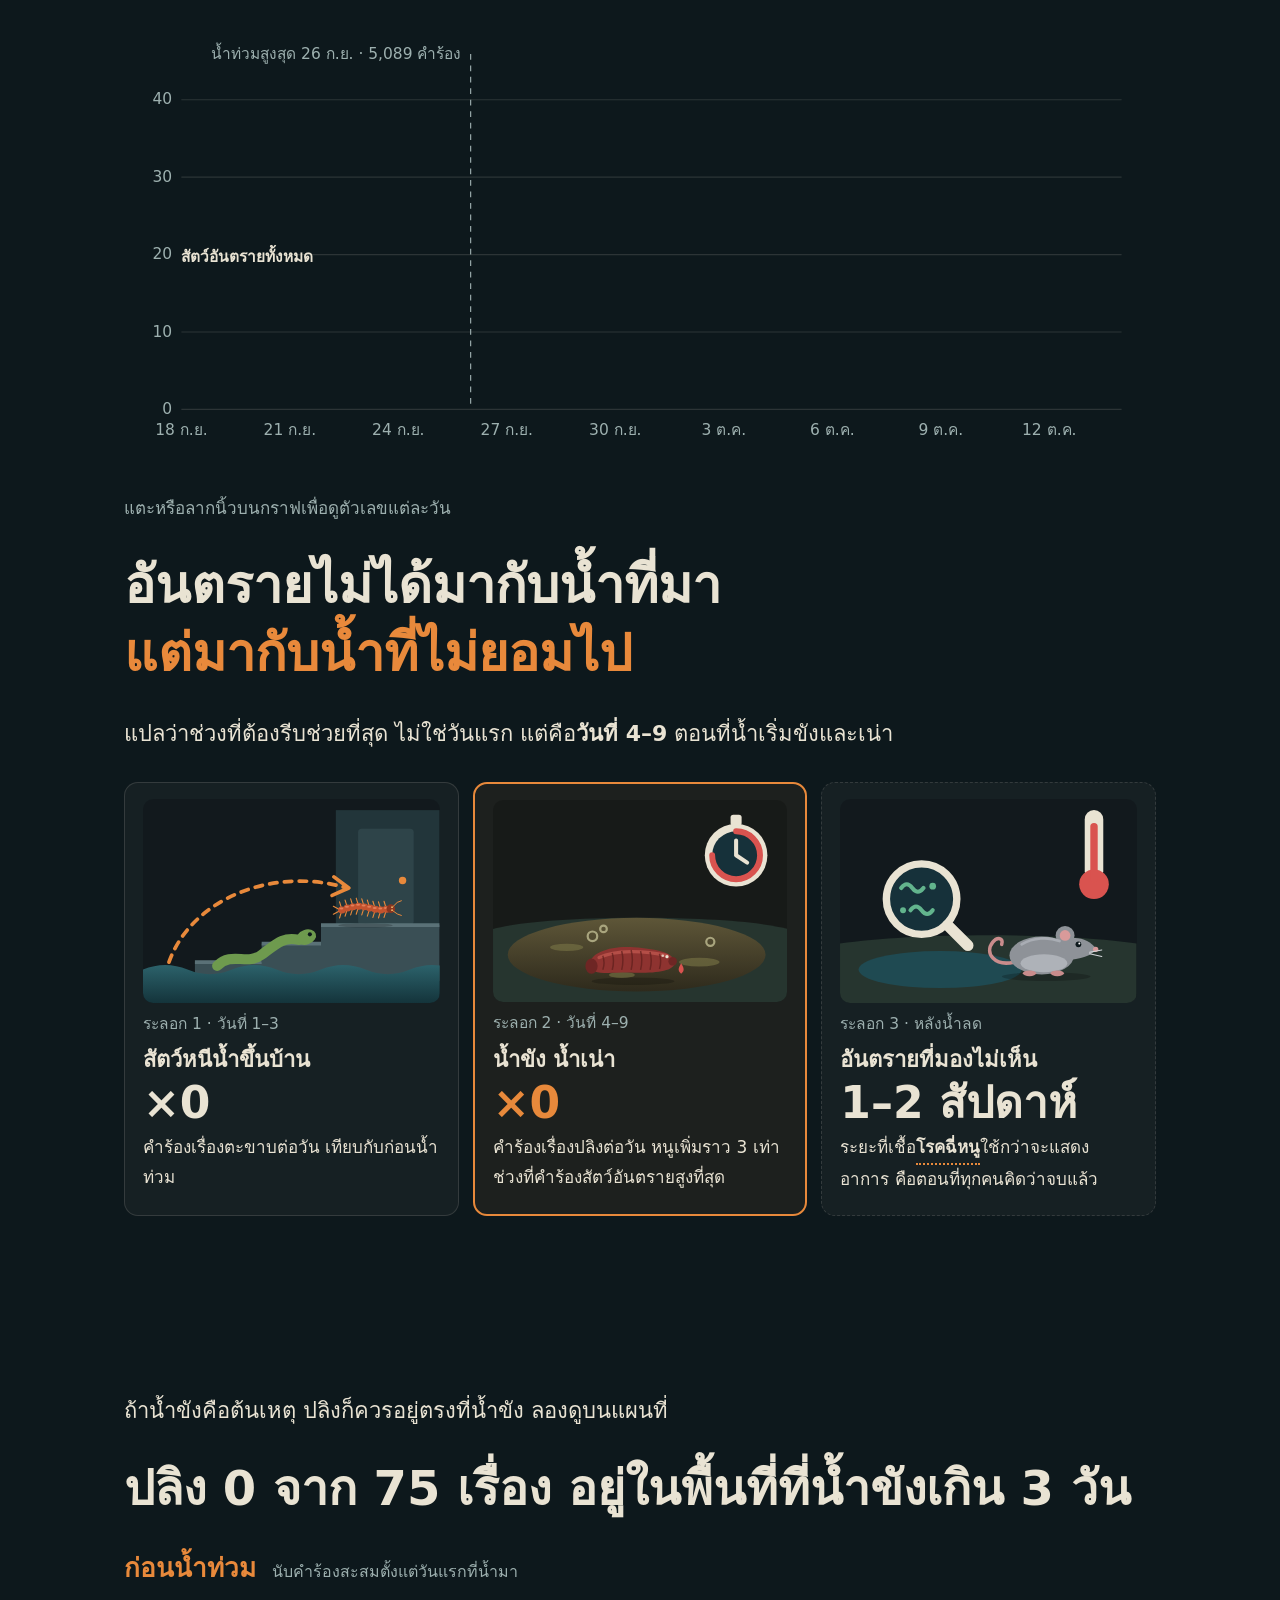
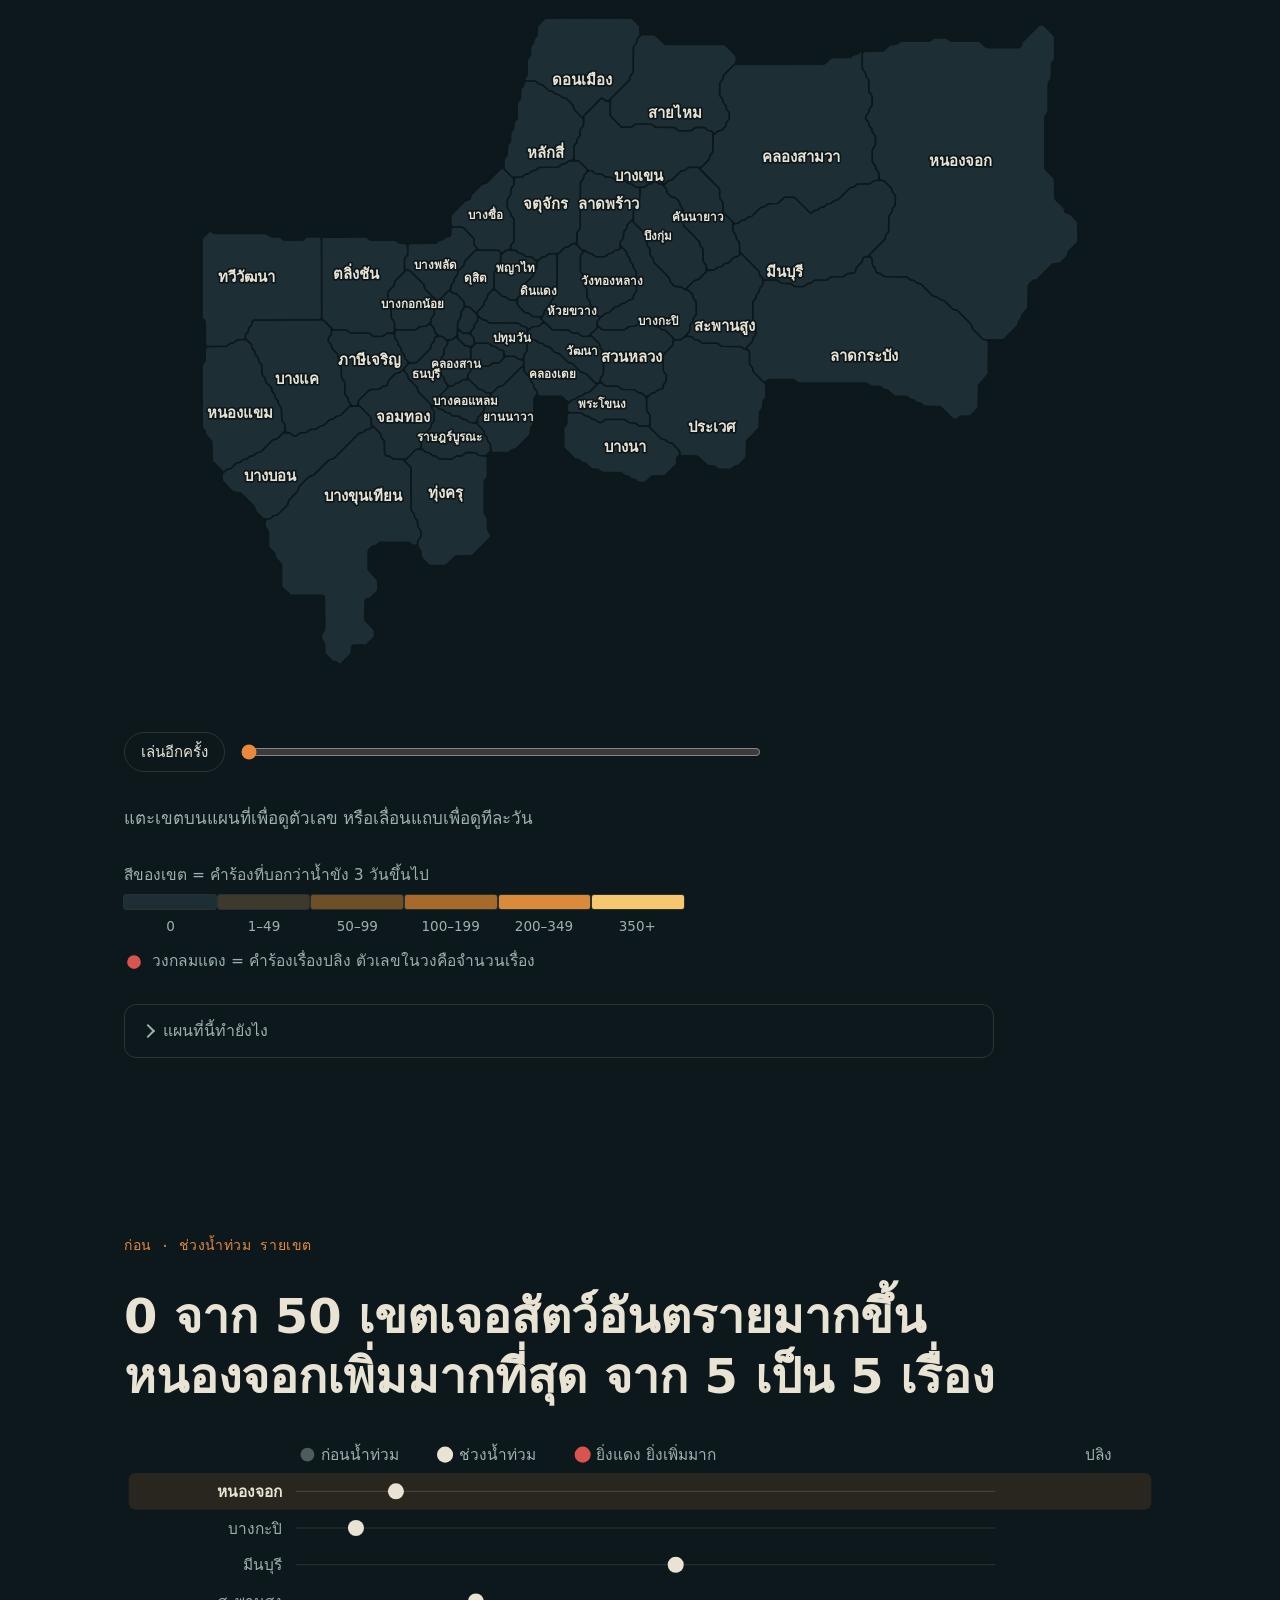
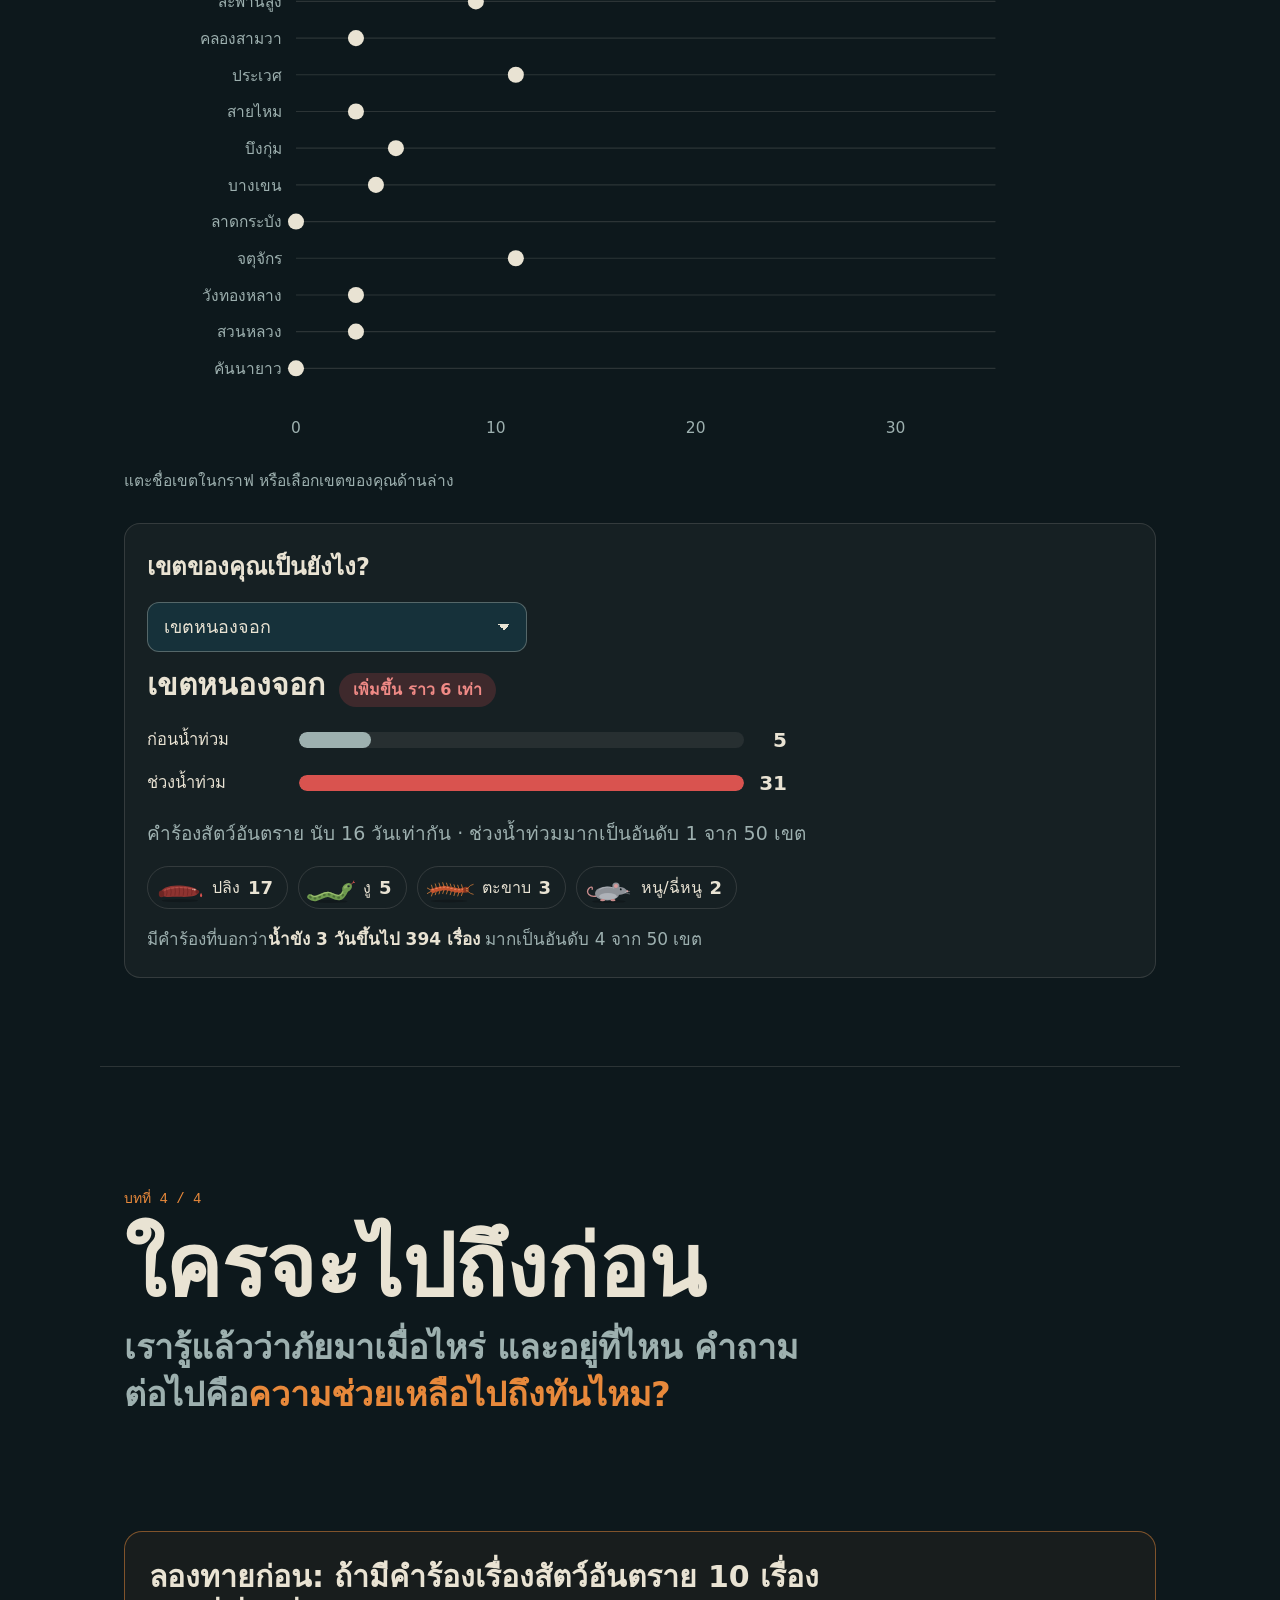
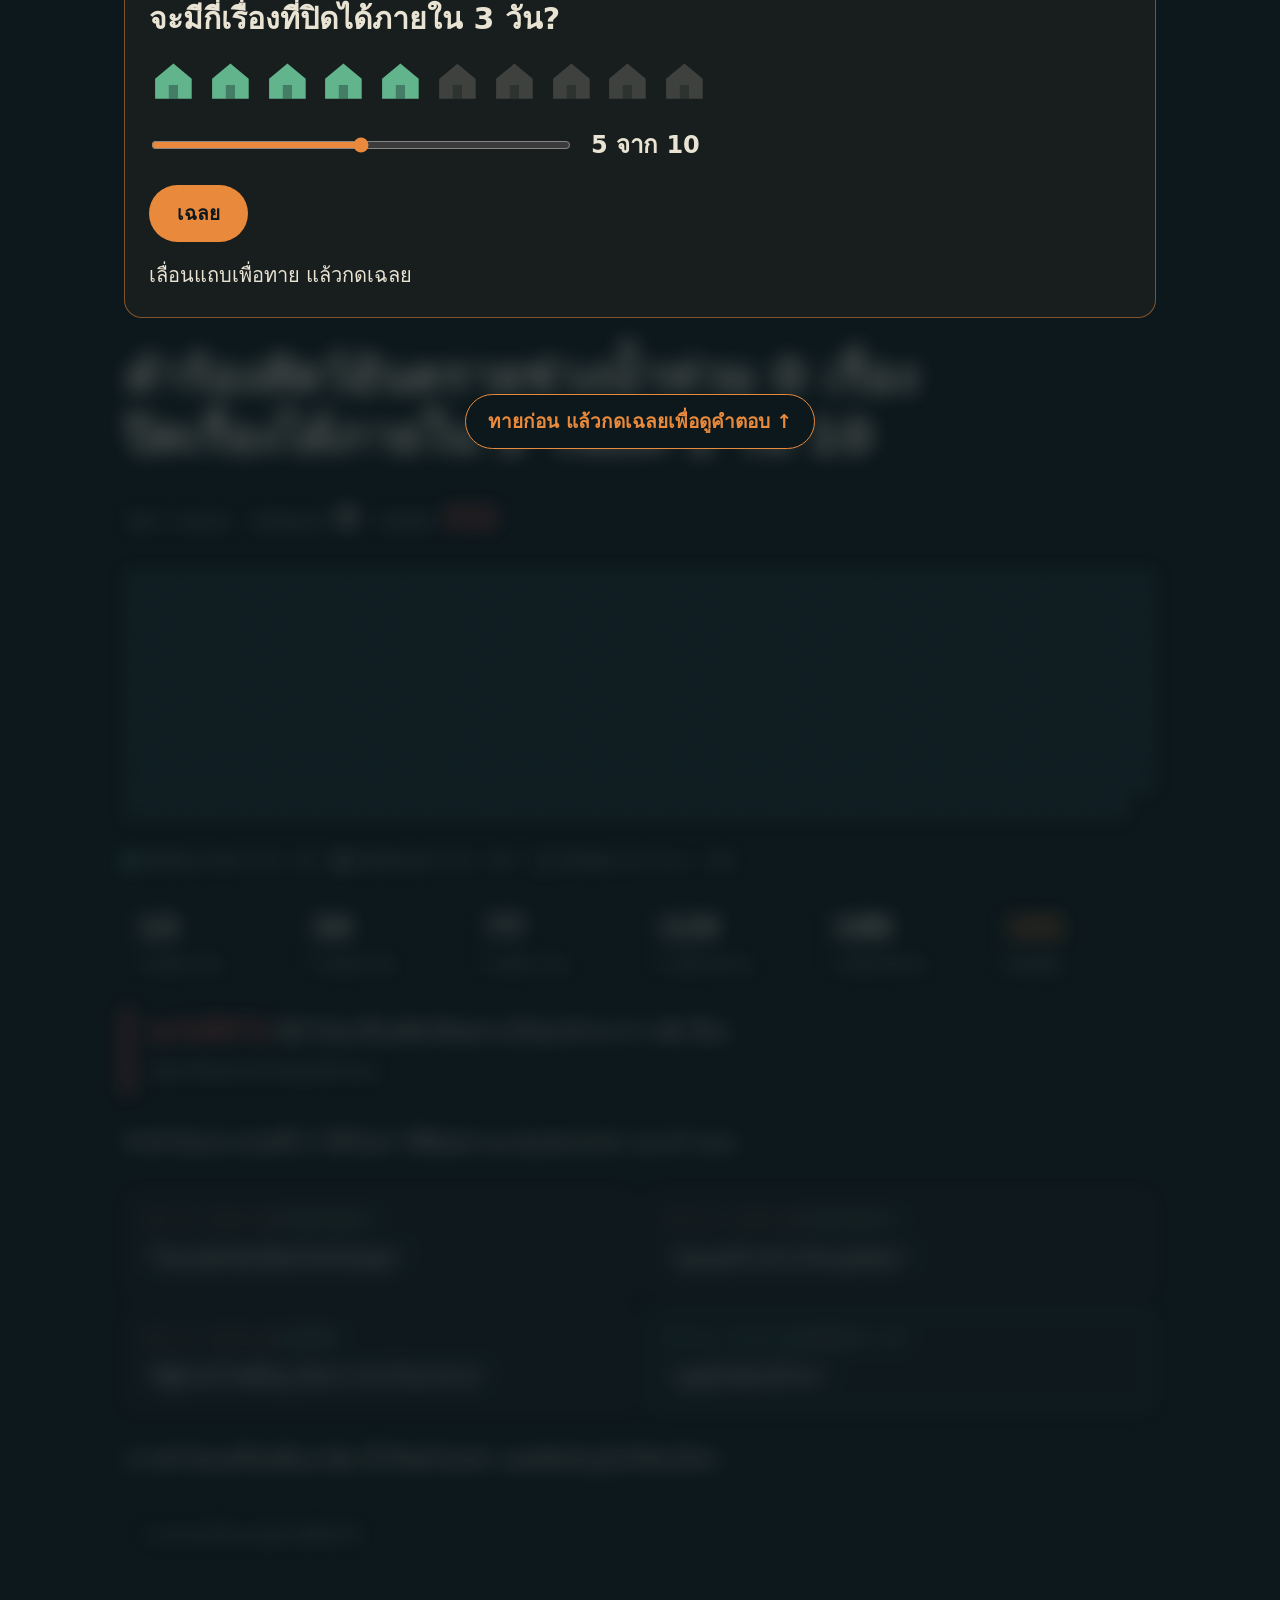
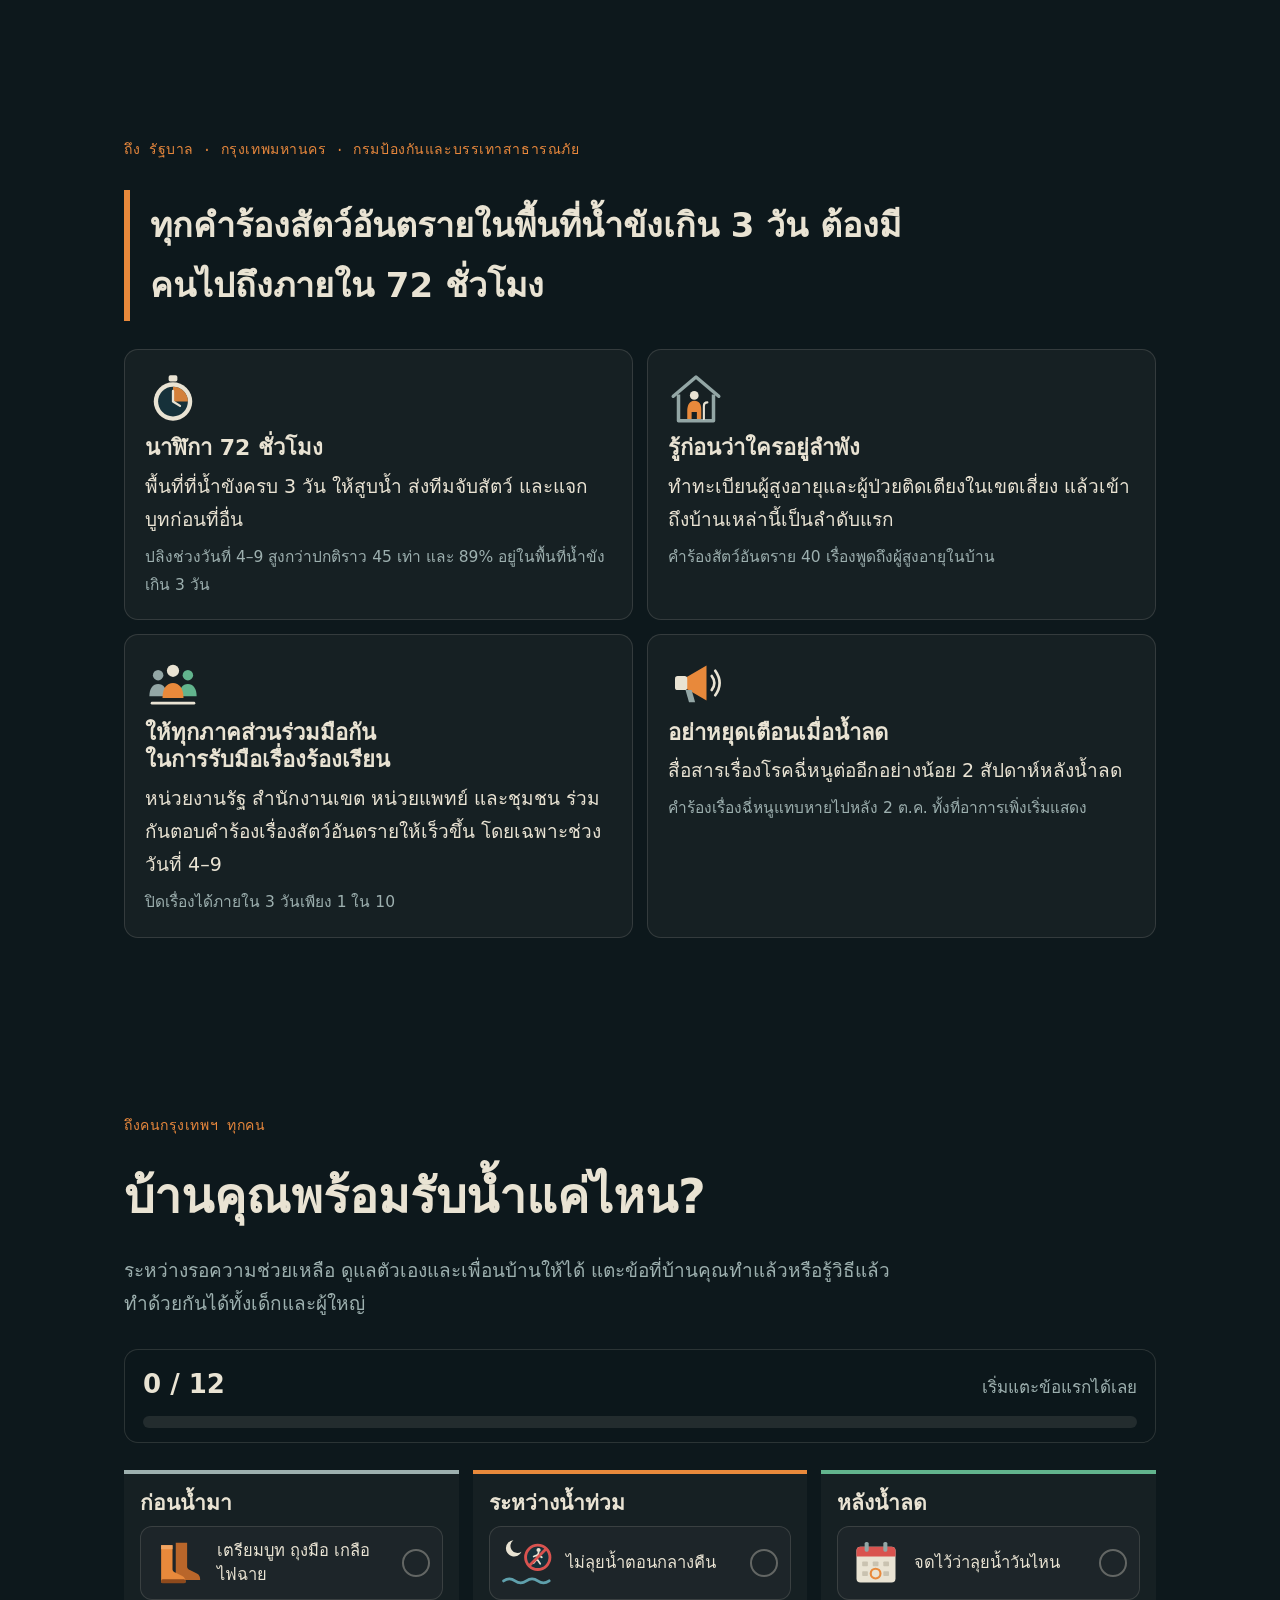
==== commit d54ead1a: "Add files via upload" ====
--- a/index.html
+++ b/index.html
@@ -11,7 +11,7 @@
 <meta name="theme-color" content="#0D181C">
 <link rel="icon" href="data:image/svg+xml,%3Csvg xmlns='http://www.w3.org/2000/svg' viewBox='0 0 64 64'%3E%3Crect width='64' height='64' rx='14' fill='%230D181C'/%3E%3Cpath d='M0 40q8-6 16 0t16 0t16 0t16 0V64H0Z' fill='%232C626B'/%3E%3Cellipse cx='32' cy='29' rx='17' ry='7.5' fill='%23D9534F'/%3E%3Ccircle cx='44' cy='27' r='1.8' fill='%23E9E3D3'/%3E%3C/svg%3E">
 <!--
-  ===== ไฟล์นี้รวม style.css, art.js, story-data.js, story.js ไว้ในไฟล์เดียวแล้ว อัปไฟล์นี้ไฟล์เดียวก็ใช้ได้ =====
+  ===== ไฟล์นี้รวม style.css, art.js, story-data.js, story.js, game.js ไว้ในไฟล์เดียวแล้ว อัปไฟล์นี้ไฟล์เดียวก็ใช้ได้ =====
   ===== วิธีแก้เนื้อหาเว็บนี้ =====
   • ข้อความทั้งหมดอยู่ในไฟล์นี้ แก้ได้ตรงๆ แต่ละหน้าคั่นด้วยบรรทัด  ===== ชื่อหน้า =====
   • ตัวเลขที่วิ่งนับ (มี data-count="...") : แก้ทั้งตัวเลขที่เห็น และค่า data-count ให้ตรงกัน
@@ -769,7 +769,7 @@
   <!-- ช่องเกม: ลิงก์ไป game.html -->
   <a class="gamecard" href="game.html">
     <svg viewBox="0 0 64 64" aria-hidden="true"><use href="#i-game"/></svg>
-    <span class="gc-text"><b>เกม: เอาตัวรอด 16 วัน</b><span>ลองตัดสินใจเองว่าจะรอดจากปลิง งู และฉี่หนูได้ไหม</span></span>
+    <span class="gc-text"><b>เกม: เอาตัวรอด 16 วัน</b><span>เลือกวัยของคุณ แล้วลองตัดสินใจว่าจะรอดจากปลิง งู ตะขาบ และฉี่หนูได้ไหม</span></span>
     <span class="gc-go">เล่นเกม →</span>
   </a>
 </section>
@@ -820,7 +820,10 @@
      ไอคอน 64×64  : i-boots i-gloves i-salt i-torch i-toilet i-phone i-neighbor i-night
                     i-bandage i-shower i-calendar i-thermo i-pill i-trash
                     i-clock i-elder i-team i-mega i-q i-db i-funnel i-chart i-game
-     ไอคอน 32×32  : i-house (สีตาม color ของ CSS) */
+     ไอคอนเกม 64×64 : i-water i-firstaid i-stick i-meds i-bag i-whistle i-plug i-pack
+                      i-battery i-sandal i-teddy i-dryer
+     ตัวละคร 120×120 : c-kid เด็ก · c-teen วัยรุ่น · c-adult วัยทำงาน · c-elder ผู้สูงอายุ
+     ไอคอน 32×32  : i-house i-heart (สีตาม color ของ CSS) */
 (() => {
   const W = '#0D181C';
   /* ตะขาบ: ปล้องเรียงตามเส้นโค้ง */
@@ -1111,6 +1114,133 @@
   <path d="M16 20h32c8 0 12 8 12 18c0 8 -4 12 -8 12c-4 0 -6 -4 -10 -8H22c-4 4 -6 8 -10 8c-4 0 -8 -4 -8 -12c0 -10 4 -18 12 -18Z" fill="#E9E3D3"/>
   <path d="M18 28v10M13 33h10" stroke="#16313A" stroke-width="3.5" stroke-linecap="round"/>
   <circle cx="44" cy="30" r="3" fill="#E8893B"/><circle cx="50" cy="36" r="3" fill="#D9534F"/>
+</symbol>
+<symbol id="c-kid" viewBox="0 0 120 120">
+  <circle cx="27" cy="58" r="10" fill="#3A2A1E"/><circle cx="93" cy="58" r="10" fill="#3A2A1E"/>
+  <circle cx="31" cy="51" r="3.2" fill="#D9534F"/><circle cx="89" cy="51" r="3.2" fill="#D9534F"/>
+  <rect x="51" y="76" width="18" height="16" rx="6" fill="#F0C29A"/>
+  <path d="M22 120c0-22 16-33 38-33s38 11 38 33Z" fill="#F2C46B"/>
+  <path d="M48 88q12 9 24 0" fill="none" stroke="#D9A447" stroke-width="3" stroke-linecap="round"/>
+  <circle cx="60" cy="57" r="26" fill="#F0C29A"/>
+  <path d="M34 56c0-17 11-27 26-27s26 10 26 27c-5-7-14-12-26-12s-21 5-26 12Z" fill="#3A2A1E"/>
+  <circle cx="50" cy="61" r="3.3" fill="#2A1E16"/><circle cx="70" cy="61" r="3.3" fill="#2A1E16"/>
+  <circle cx="51" cy="60" r="1.1" fill="#fff"/><circle cx="71" cy="60" r="1.1" fill="#fff"/>
+  <circle cx="44" cy="69" r="4" fill="#E8897A" opacity=".45"/><circle cx="76" cy="69" r="4" fill="#E8897A" opacity=".45"/>
+  <path d="M52 71q8 7 16 0" fill="none" stroke="#2A1E16" stroke-width="2.4" stroke-linecap="round"/>
+</symbol>
+<symbol id="c-teen" viewBox="0 0 120 120">
+  <rect x="51" y="76" width="18" height="16" rx="6" fill="#E7B386"/>
+  <path d="M20 120c0-23 17-34 40-34s40 11 40 34Z" fill="#F4F1E8"/>
+  <path d="M49 87l11 11 11-11" fill="none" stroke="#C9C2B0" stroke-width="3" stroke-linejoin="round"/>
+  <path d="M28 99l11 21h7l-9-23Z" fill="#2E4A7A"/>
+  <circle cx="34" cy="60" r="5" fill="#E7B386"/><circle cx="86" cy="60" r="5" fill="#E7B386"/>
+  <circle cx="60" cy="56" r="26" fill="#E7B386"/>
+  <path d="M33 55c-2-17 10-29 27-29 18 0 29 12 27 29l-6-8-6 5-6-7-8 6-8-6-6 7-6-5Z" fill="#1E1A16"/>
+  <circle cx="50" cy="61" r="3.2" fill="#1E1A16"/><circle cx="70" cy="61" r="3.2" fill="#1E1A16"/>
+  <circle cx="51" cy="60" r="1" fill="#fff"/><circle cx="71" cy="60" r="1" fill="#fff"/>
+  <path d="M53 71q7 5 14 0" fill="none" stroke="#1E1A16" stroke-width="2.4" stroke-linecap="round"/>
+</symbol>
+<symbol id="c-adult" viewBox="0 0 120 120">
+  <path d="M32 60c0-21 12-33 28-33s28 12 28 33v22c-7 4-15 6-28 6s-21-2-28-6Z" fill="#2B211B"/>
+  <rect x="51" y="76" width="18" height="15" rx="6" fill="#DDA57A"/>
+  <path d="M20 120c0-23 17-33 40-33s40 10 40 33Z" fill="#E8893B"/>
+  <path d="M51 87l9 11 9-11Z" fill="#DDA57A"/>
+  <path d="M44 92v28M76 92v28" stroke="#9A4F1E" stroke-width="2.5"/>
+  <circle cx="60" cy="56" r="25" fill="#DDA57A"/>
+  <path d="M35 55c0-16 11-25 25-25s25 9 25 25c-10-2-21-8-27-16-5 8-13 13-23 16Z" fill="#2B211B"/>
+  <circle cx="50" cy="62" r="3" fill="#2A1E16"/><circle cx="70" cy="62" r="3" fill="#2A1E16"/>
+  <circle cx="51" cy="61" r="1" fill="#fff"/><circle cx="71" cy="61" r="1" fill="#fff"/>
+  <circle cx="35.5" cy="66" r="2" fill="#F2C46B"/><circle cx="84.5" cy="66" r="2" fill="#F2C46B"/>
+  <path d="M53 71q7 6 14 0" fill="none" stroke="#2A1E16" stroke-width="2.4" stroke-linecap="round"/>
+</symbol>
+<symbol id="c-elder" viewBox="0 0 120 120">
+  <rect x="51" y="77" width="18" height="15" rx="6" fill="#E8BE98"/>
+  <path d="M20 120c0-23 17-33 40-33s40 10 40 33Z" fill="#7E9291"/>
+  <path d="M50 88h20l-5 32H55Z" fill="#E9E3D3"/>
+  <circle cx="46" cy="104" r="1.8" fill="#C9C2B0"/><circle cx="46" cy="113" r="1.8" fill="#C9C2B0"/>
+  <circle cx="35" cy="60" r="5" fill="#E8BE98"/><circle cx="85" cy="60" r="5" fill="#E8BE98"/>
+  <circle cx="60" cy="57" r="25" fill="#E8BE98"/>
+  <path d="M35 57c-1-16 10-27 25-27s26 11 25 27c-3-5-6-8-9-9-5 3-10 4-16 4s-11-1-16-4c-3 1-6 4-9 9Z" fill="#D8D4CC"/>
+  <circle cx="50" cy="62" r="7.5" fill="none" stroke="#5B544A" stroke-width="2"/><circle cx="70" cy="62" r="7.5" fill="none" stroke="#5B544A" stroke-width="2"/>
+  <path d="M57.5 62h5" stroke="#5B544A" stroke-width="2"/>
+  <circle cx="50" cy="62" r="2.4" fill="#2A1E16"/><circle cx="70" cy="62" r="2.4" fill="#2A1E16"/>
+  <path d="M51 74q9 6 18 0" fill="none" stroke="#2A1E16" stroke-width="2.4" stroke-linecap="round"/>
+  <path d="M40 70q2 3 5 3M80 70q-2 3-5 3" fill="none" stroke="#C99A75" stroke-width="1.6" stroke-linecap="round"/>
+</symbol>
+<symbol id="i-water" viewBox="0 0 64 64">
+  <rect x="25" y="5" width="14" height="7" rx="2" fill="#62B48D"/>
+  <path d="M26 12h12v5c5 3 8 7 8 12v25a4 4 0 0 1 -4 4H22a4 4 0 0 1 -4 -4V29c0 -5 3 -9 8 -12Z" fill="#BFE3EE"/>
+  <path d="M18 38h28v16a4 4 0 0 1 -4 4H22a4 4 0 0 1 -4 -4Z" fill="#6FB3C8"/>
+  <rect x="18" y="27" width="28" height="9" fill="#E9E3D3"/>
+</symbol>
+<symbol id="i-firstaid" viewBox="0 0 64 64">
+  <path d="M24 15v-4a3 3 0 0 1 3 -3h10a3 3 0 0 1 3 3v4" fill="none" stroke="#C9C2B0" stroke-width="3"/>
+  <rect x="8" y="15" width="48" height="40" rx="6" fill="#E9E3D3"/>
+  <rect x="27" y="23" width="10" height="24" rx="2" fill="#D9534F"/><rect x="20" y="30" width="24" height="10" rx="2" fill="#D9534F"/>
+</symbol>
+<symbol id="i-stick" viewBox="0 0 64 64">
+  <path d="M12 55L49 13" stroke="#B88A4A" stroke-width="5" stroke-linecap="round"/>
+  <path d="M49 13c4 -5 11 -1 7 5" fill="none" stroke="#B88A4A" stroke-width="5" stroke-linecap="round"/>
+  <path d="M15 52l-4 5" stroke="#8E6A3A" stroke-width="7" stroke-linecap="round"/>
+</symbol>
+<symbol id="i-meds" viewBox="0 0 64 64">
+  <rect x="9" y="20" width="46" height="31" rx="5" fill="#93A6A5"/>
+  <rect x="9" y="13" width="46" height="11" rx="4" fill="#E9E3D3"/>
+  <g fill="#16313A"><rect x="15" y="28" width="9" height="17" rx="2"/><rect x="28" y="28" width="9" height="17" rx="2"/><rect x="41" y="28" width="9" height="17" rx="2"/></g>
+  <circle cx="19.5" cy="36.5" r="2.8" fill="#F2C46B"/><circle cx="32.5" cy="36.5" r="2.8" fill="#62B48D"/><circle cx="45.5" cy="36.5" r="2.8" fill="#F07A74"/>
+</symbol>
+<symbol id="i-bag" viewBox="0 0 64 64">
+  <path d="M19 25c-7 8 -9 18 -7 26c2 6 10 8 20 8s18 -2 20 -8c2 -8 0 -18 -7 -26Z" fill="#33454A" stroke="#93A6A5" stroke-width="1.5"/>
+  <path d="M24 25l-4 -13l8 6l4 -11l4 11l8 -6l-4 13Z" fill="#33454A" stroke="#93A6A5" stroke-width="1.5" stroke-linejoin="round"/>
+  <path d="M22 25h20" stroke="#E8893B" stroke-width="3" stroke-linecap="round"/>
+</symbol>
+<symbol id="i-whistle" viewBox="0 0 64 64">
+  <rect x="5" y="27" width="28" height="11" rx="3" fill="#F2A562"/>
+  <circle cx="40" cy="39" r="14" fill="#E8893B"/>
+  <circle cx="40" cy="39" r="4.5" fill="#16313A"/>
+  <rect x="22" y="27" width="9" height="5" fill="#16313A" opacity=".45"/>
+  <path d="M48 15q5 -6 11 -5M41 14q0 -6 3 -9M54 25q6 0 8 3" stroke="#E9E3D3" stroke-width="2.5" fill="none" stroke-linecap="round"/>
+</symbol>
+<symbol id="i-plug" viewBox="0 0 64 64">
+  <rect x="24" y="7" width="4" height="14" rx="1.5" fill="#93A6A5"/><rect x="36" y="7" width="4" height="14" rx="1.5" fill="#93A6A5"/>
+  <rect x="17" y="19" width="30" height="23" rx="5" fill="#E9E3D3"/>
+  <path d="M32 42v8q0 6 -6 6h-10" fill="none" stroke="#93A6A5" stroke-width="4" stroke-linecap="round"/>
+  <path d="M53 27l-6 10h7l-5 10" fill="none" stroke="#F2C46B" stroke-width="3" stroke-linecap="round" stroke-linejoin="round"/>
+</symbol>
+<symbol id="i-pack" viewBox="0 0 64 64">
+  <path d="M24 13a8 8 0 0 1 16 0v4h-4v-4a4 4 0 0 0 -8 0v4h-4Z" fill="#93A6A5"/>
+  <rect x="12" y="17" width="40" height="41" rx="10" fill="#E8893B"/>
+  <rect x="20" y="36" width="24" height="16" rx="4" fill="#B9662A"/>
+  <path d="M20 42h24" stroke="#F2A562" stroke-width="2"/>
+</symbol>
+<symbol id="i-battery" viewBox="0 0 64 64">
+  <rect x="14" y="8" width="36" height="50" rx="8" fill="#93A6A5"/>
+  <rect x="19" y="13" width="26" height="40" rx="4" fill="#16313A"/>
+  <path d="M35 17l-10 17h8l-4 15l11-19h-8Z" fill="#F2C46B"/>
+  <rect x="26" y="3" width="12" height="7" rx="2" fill="#93A6A5"/>
+</symbol>
+<symbol id="i-sandal" viewBox="0 0 64 64">
+  <ellipse cx="23" cy="34" rx="11" ry="23" fill="#62B48D"/><ellipse cx="44" cy="34" rx="11" ry="23" fill="#62B48D"/>
+  <ellipse cx="23" cy="34" rx="8" ry="19" fill="#86CBA8"/><ellipse cx="44" cy="34" rx="8" ry="19" fill="#86CBA8"/>
+  <path d="M15 32q8 -12 16 0M36 32q8 -12 16 0M23 21v6M44 21v6" fill="none" stroke="#E8893B" stroke-width="3" stroke-linecap="round"/>
+</symbol>
+<symbol id="i-teddy" viewBox="0 0 64 64">
+  <circle cx="18" cy="14" r="7" fill="#B9662A"/><circle cx="46" cy="14" r="7" fill="#B9662A"/>
+  <ellipse cx="32" cy="48" rx="16" ry="13" fill="#B9662A"/>
+  <circle cx="32" cy="26" r="15" fill="#C77B3C"/>
+  <ellipse cx="32" cy="31" rx="6.5" ry="5" fill="#E9C9A0"/>
+  <circle cx="26" cy="23" r="2.2" fill="#16313A"/><circle cx="38" cy="23" r="2.2" fill="#16313A"/><circle cx="32" cy="29.5" r="2" fill="#16313A"/>
+  <circle cx="32" cy="49" r="7" fill="#E9C9A0"/>
+</symbol>
+<symbol id="i-dryer" viewBox="0 0 64 64">
+  <path d="M30 30l-6 24h10l4 -16Z" fill="#7E9291"/>
+  <path d="M8 20a14 14 0 0 1 14 -14h20v26H22a14 14 0 0 1 -14 -12Z" fill="#E8893B"/>
+  <circle cx="22" cy="19" r="6" fill="#B9662A"/>
+  <rect x="42" y="10" width="7" height="18" rx="2" fill="#93A6A5"/>
+  <path d="M53 13h7M53 19h8M53 25h7" stroke="#F2C46B" stroke-width="2.5" stroke-linecap="round"/>
+</symbol>
+<symbol id="i-heart" viewBox="0 0 32 32">
+  <path d="M16 28S3 20 3 11.5a7 7 0 0 1 13 -3.6a7 7 0 0 1 13 3.6C29 20 16 28 16 28Z" fill="currentColor"/>
 </symbol>
 <symbol id="i-house" viewBox="0 0 32 32">
   <path d="M4 15L16 5L28 15V28H4Z" fill="currentColor"/><rect x="13" y="19" width="6" height="9" fill="${W}" opacity=".35"/>
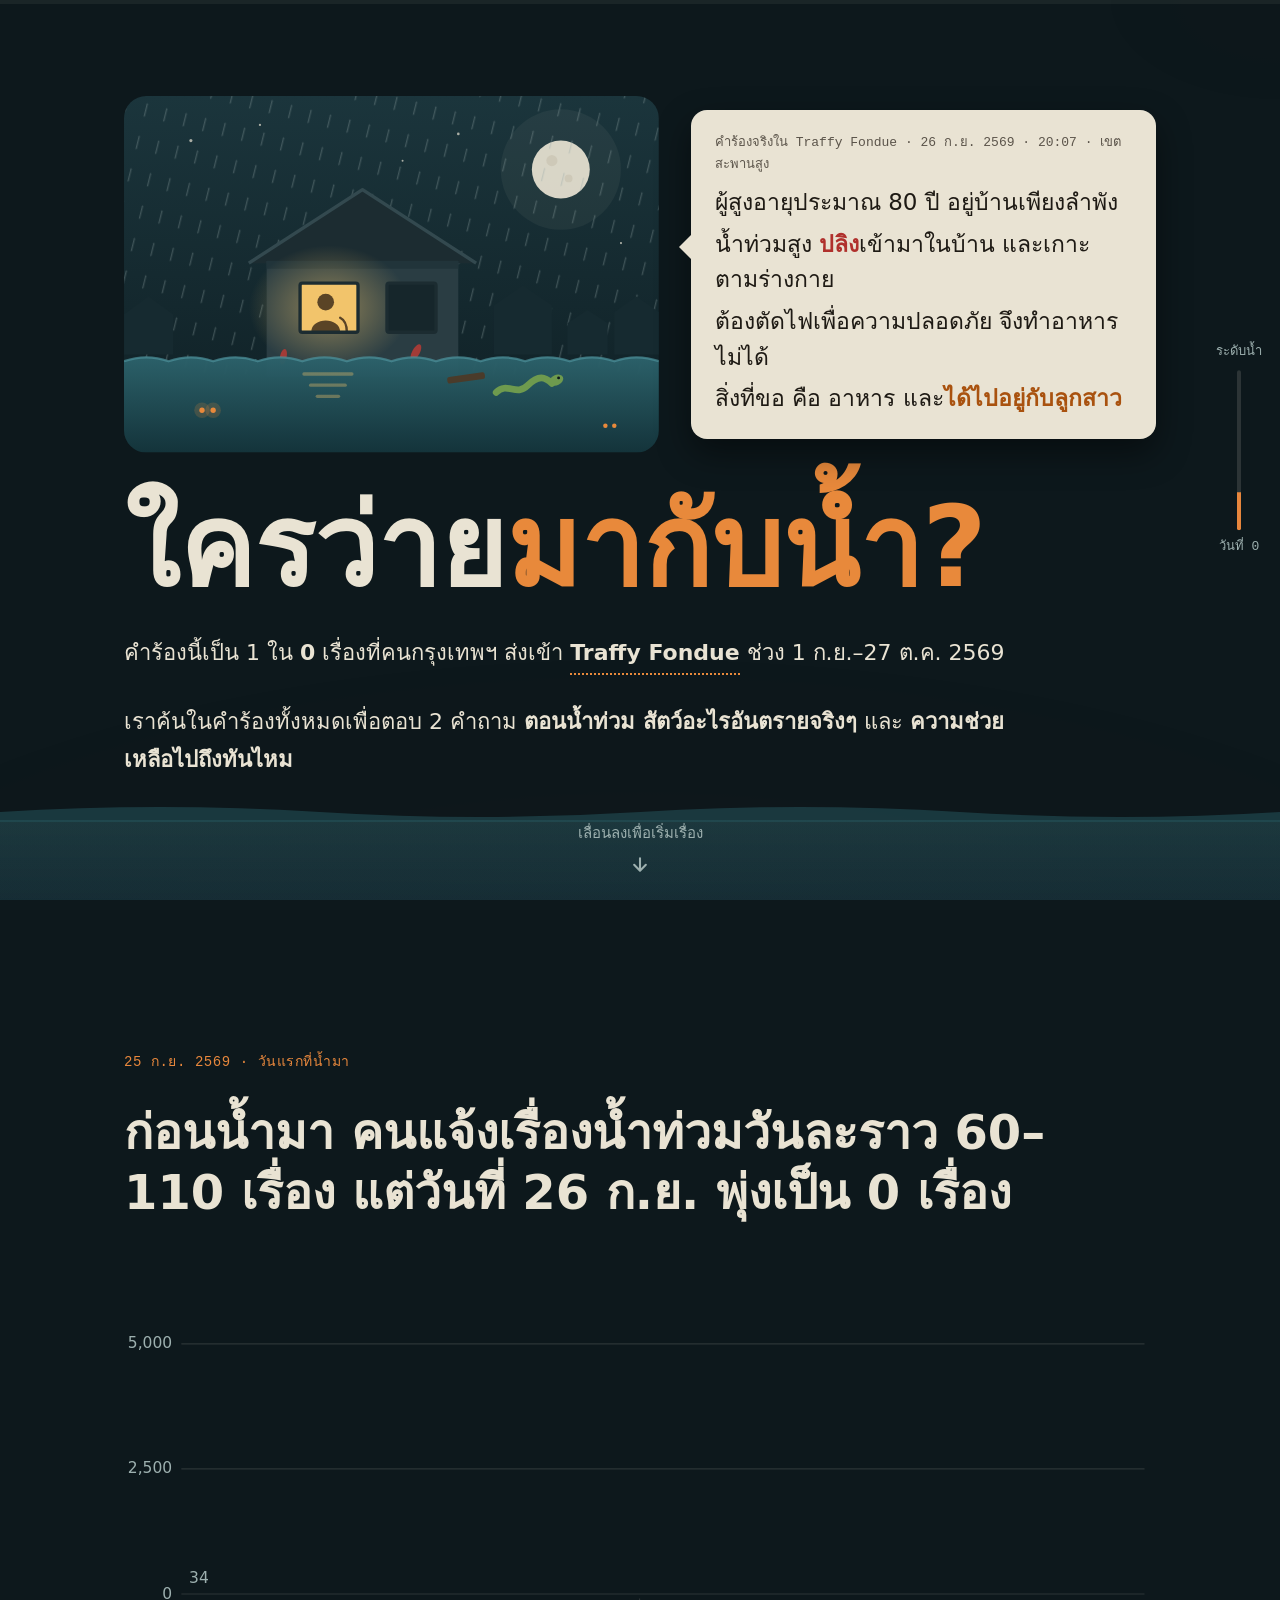
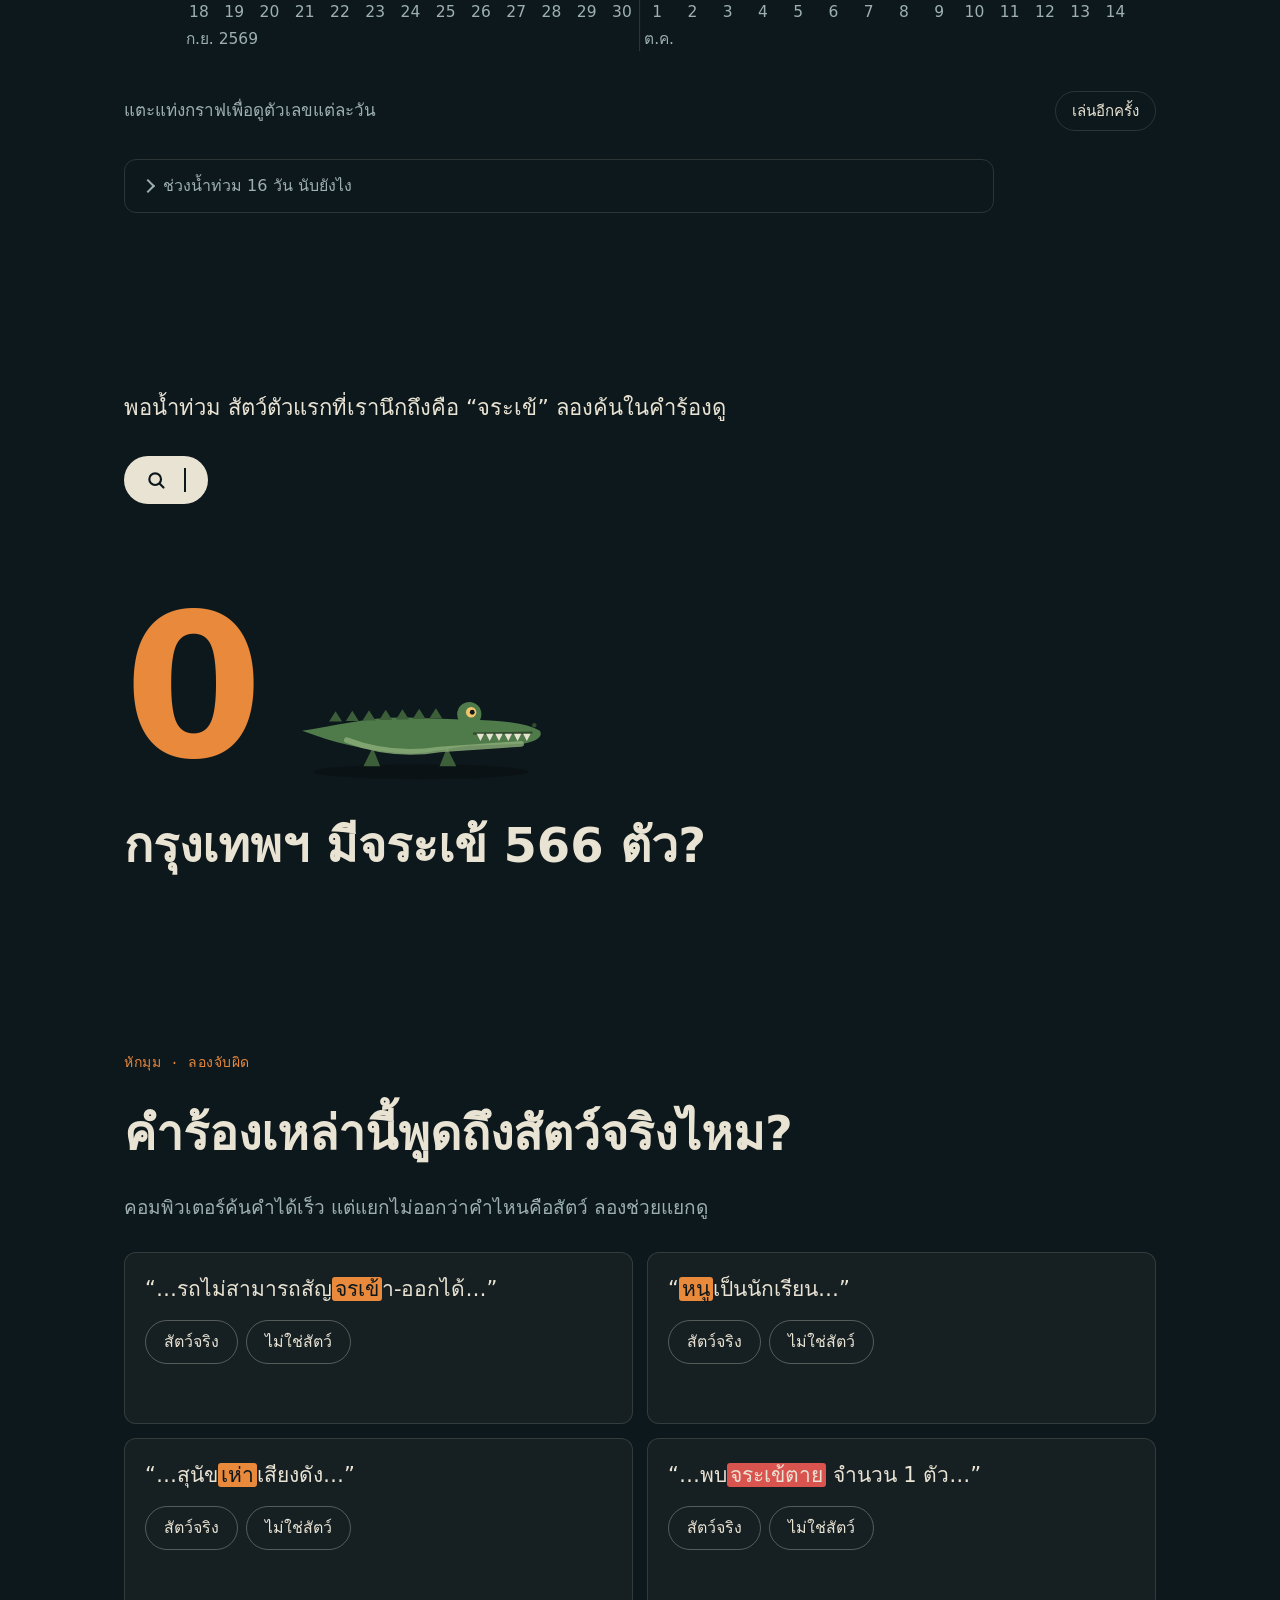
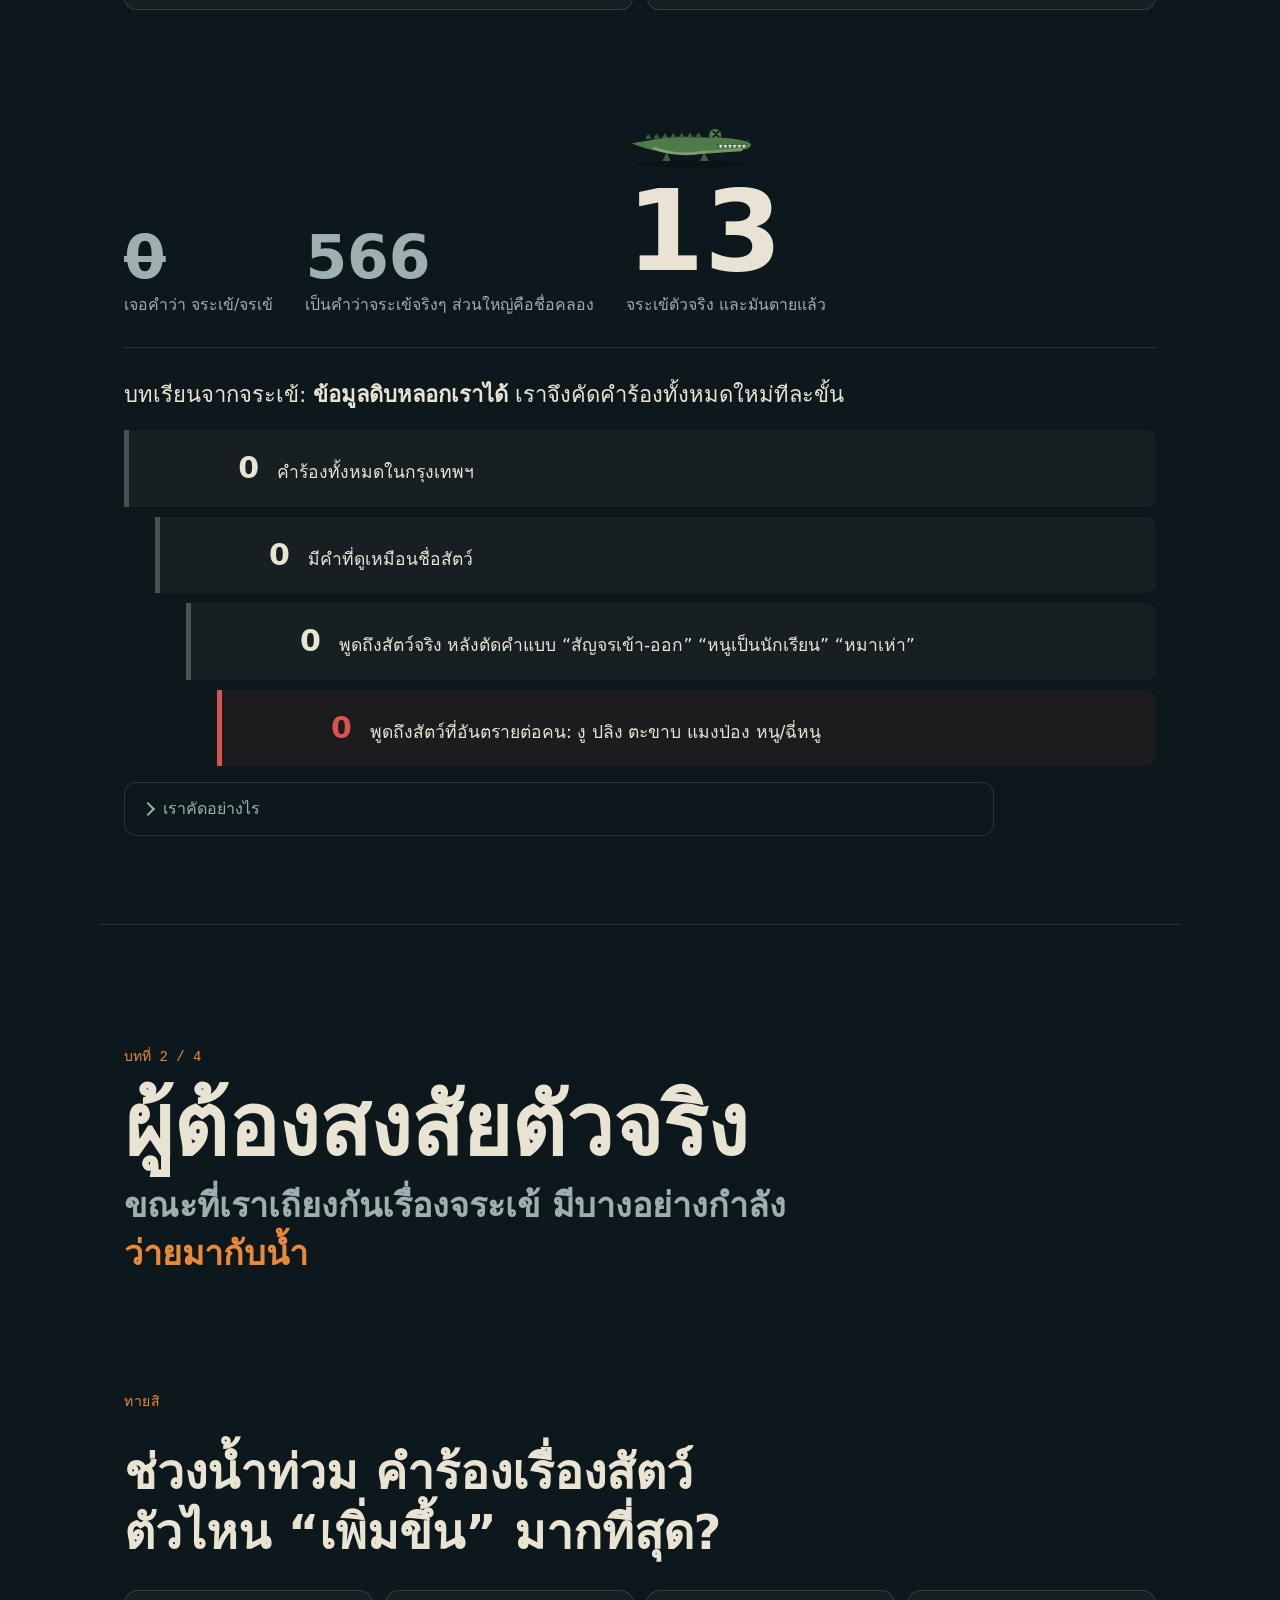
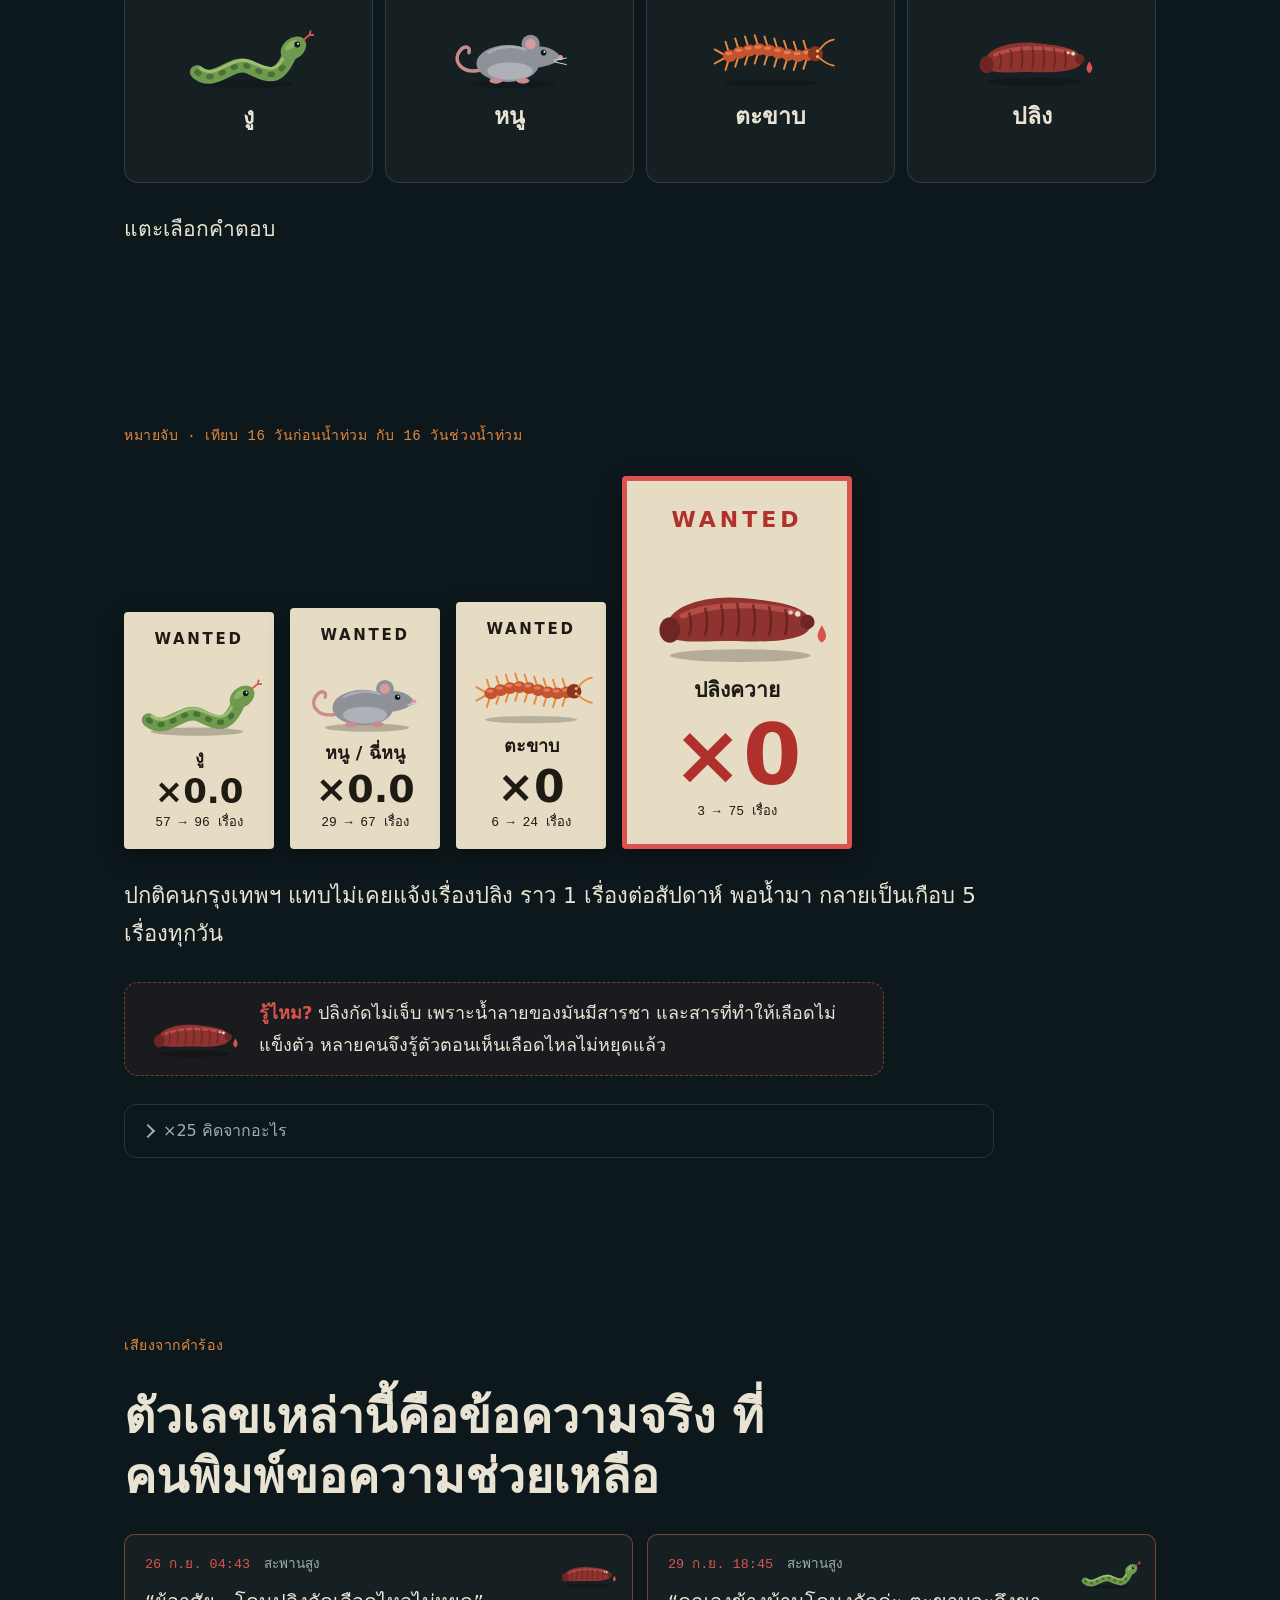
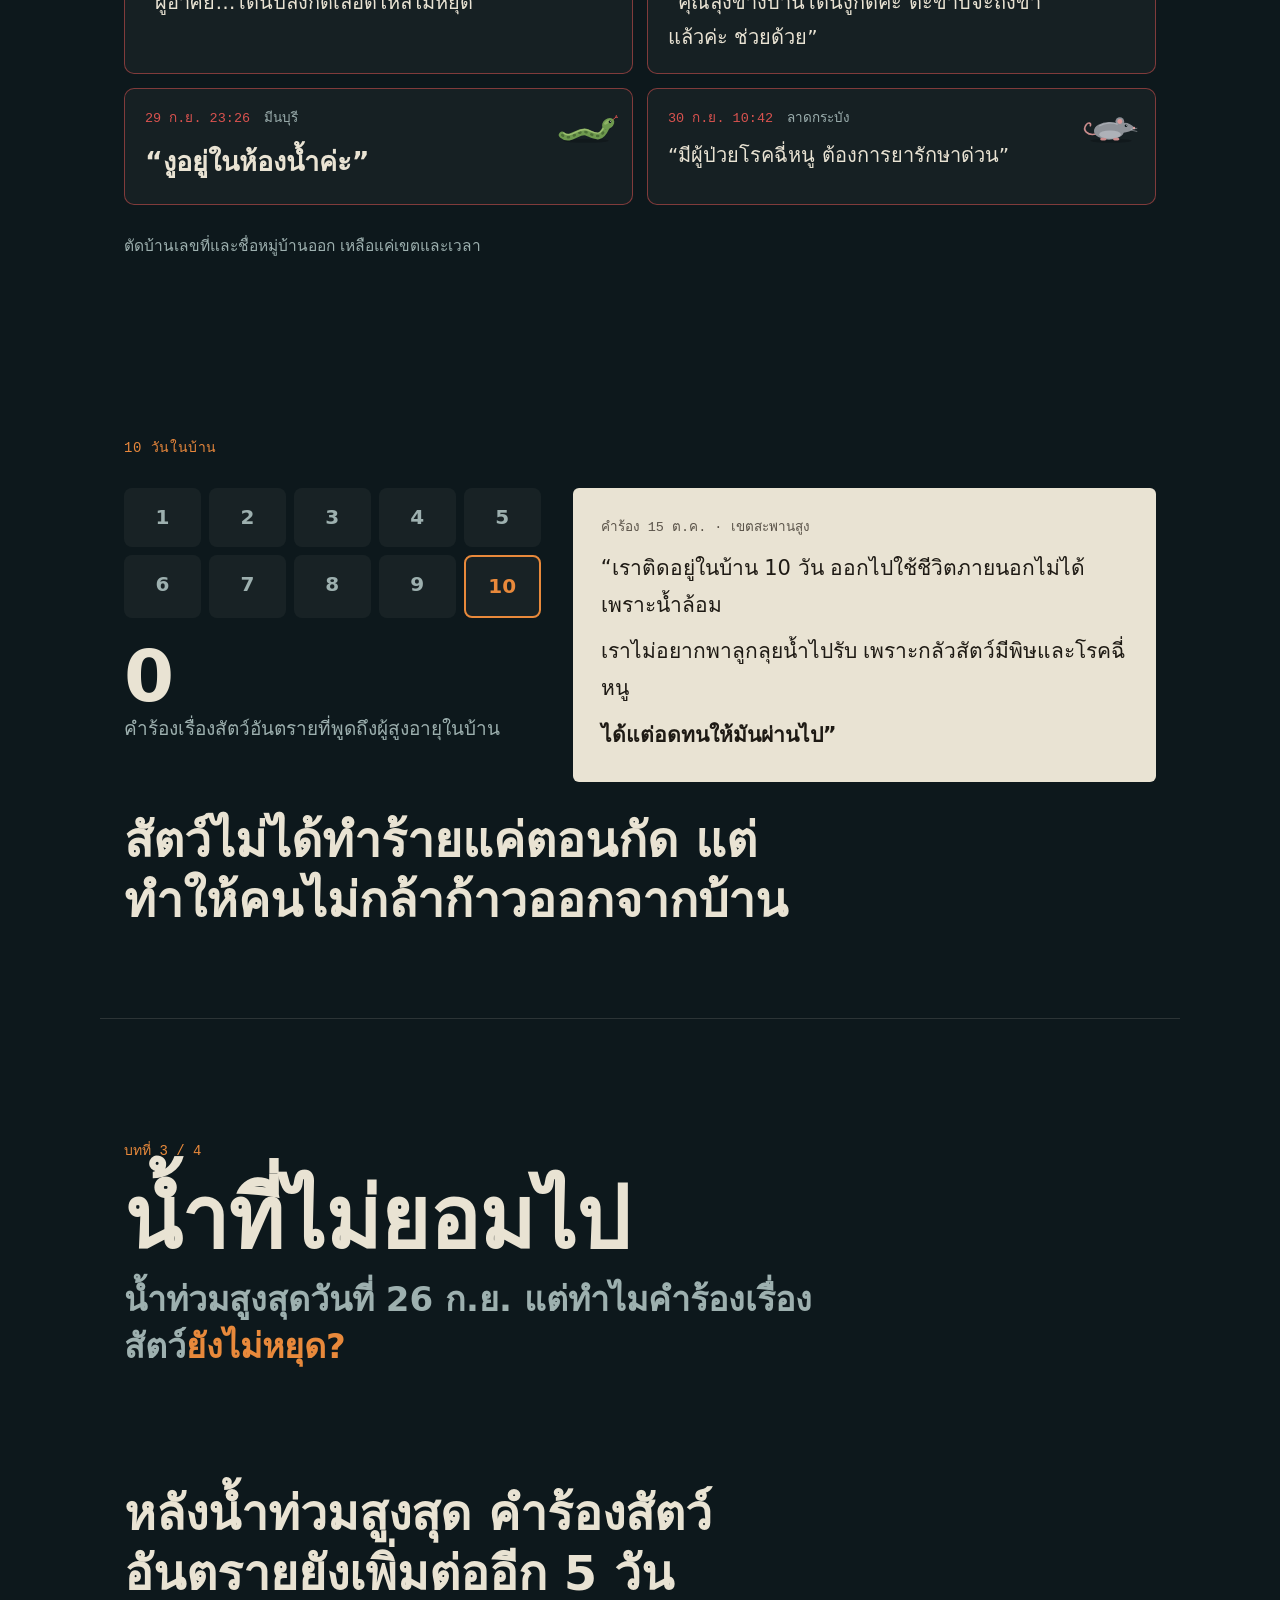
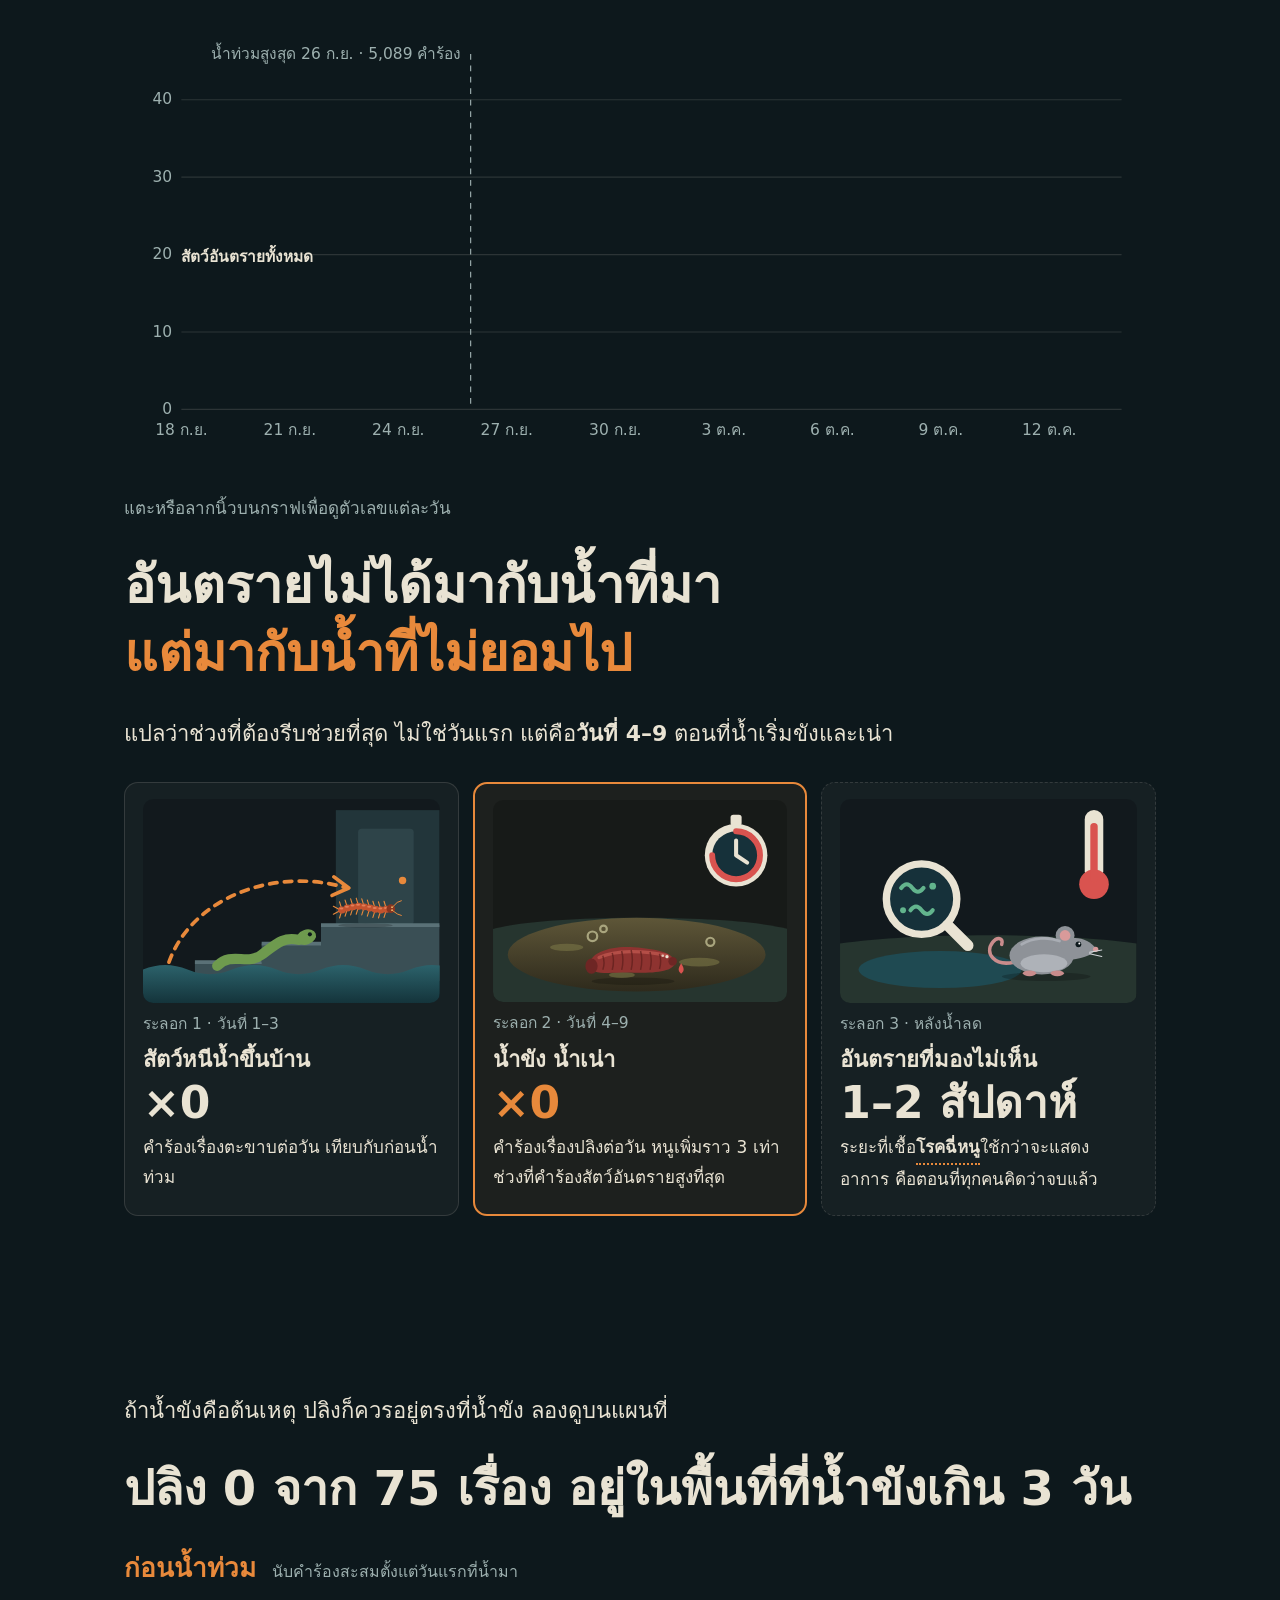
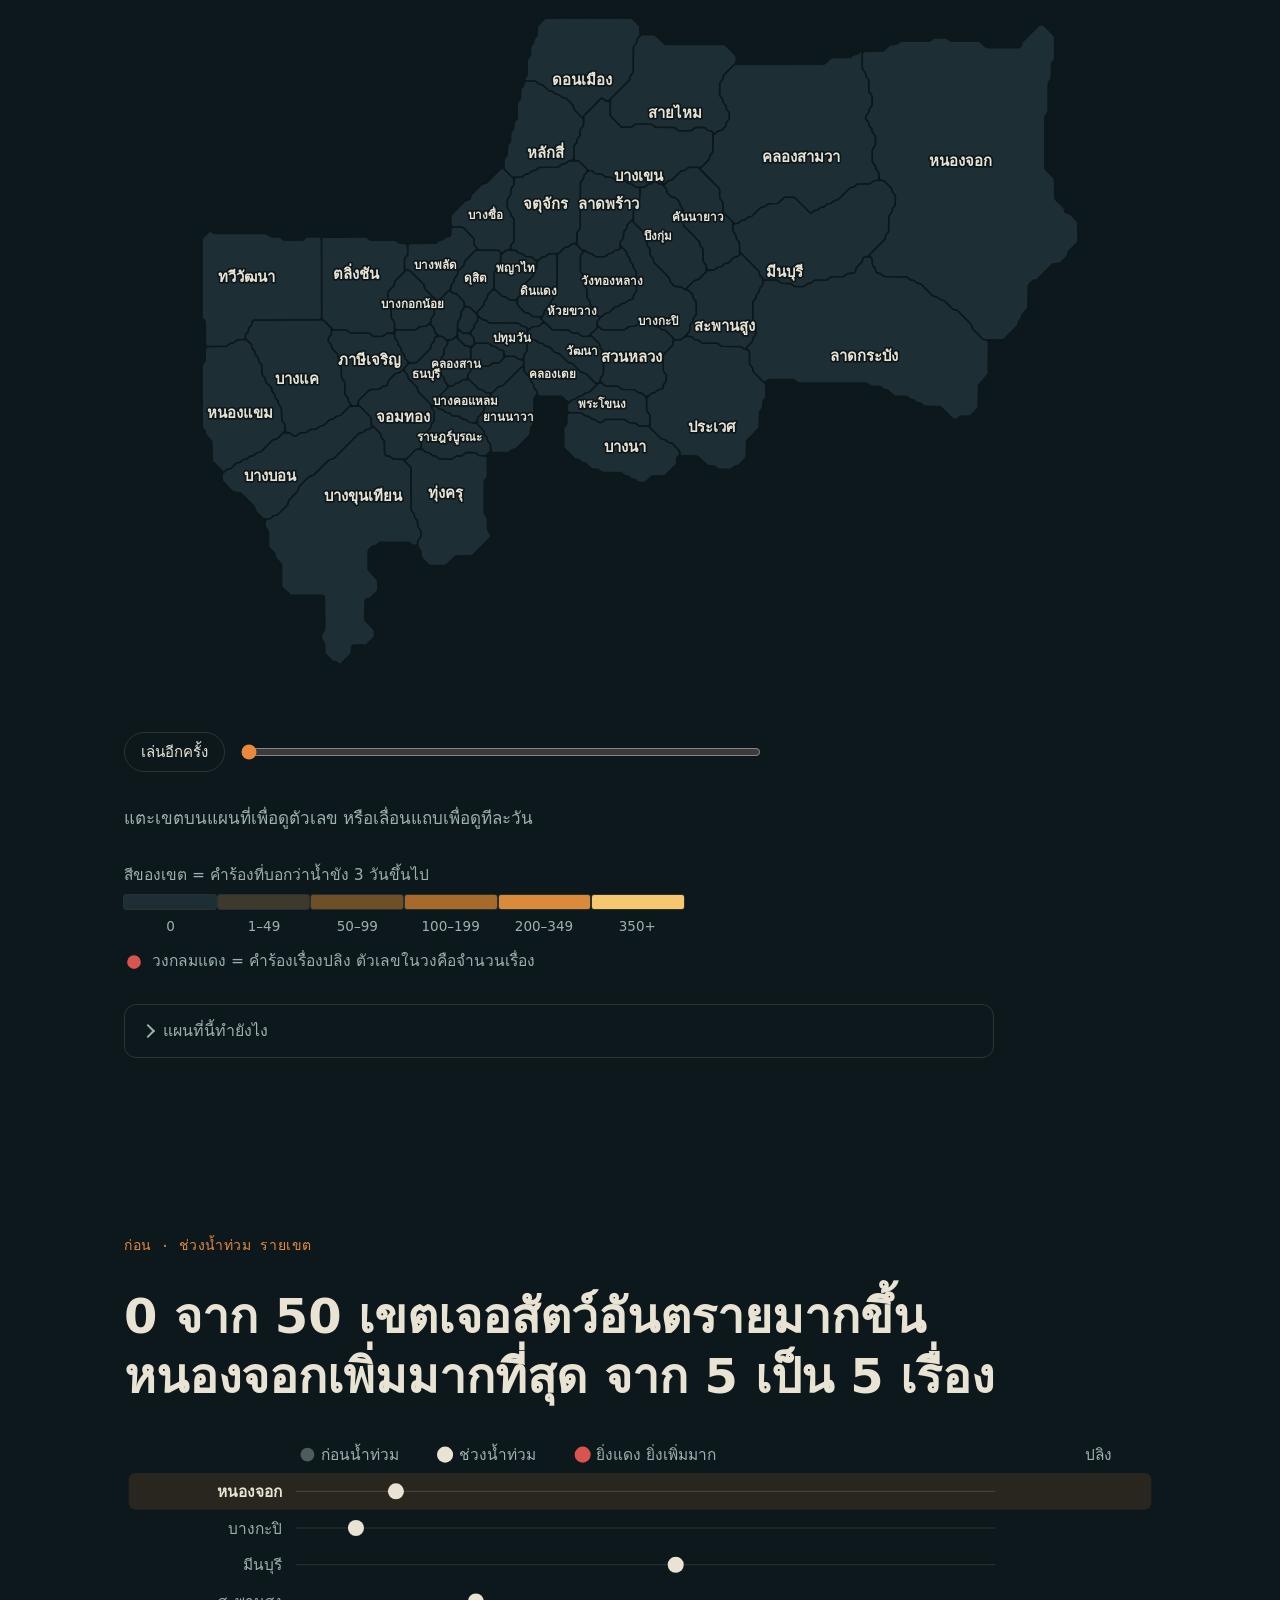
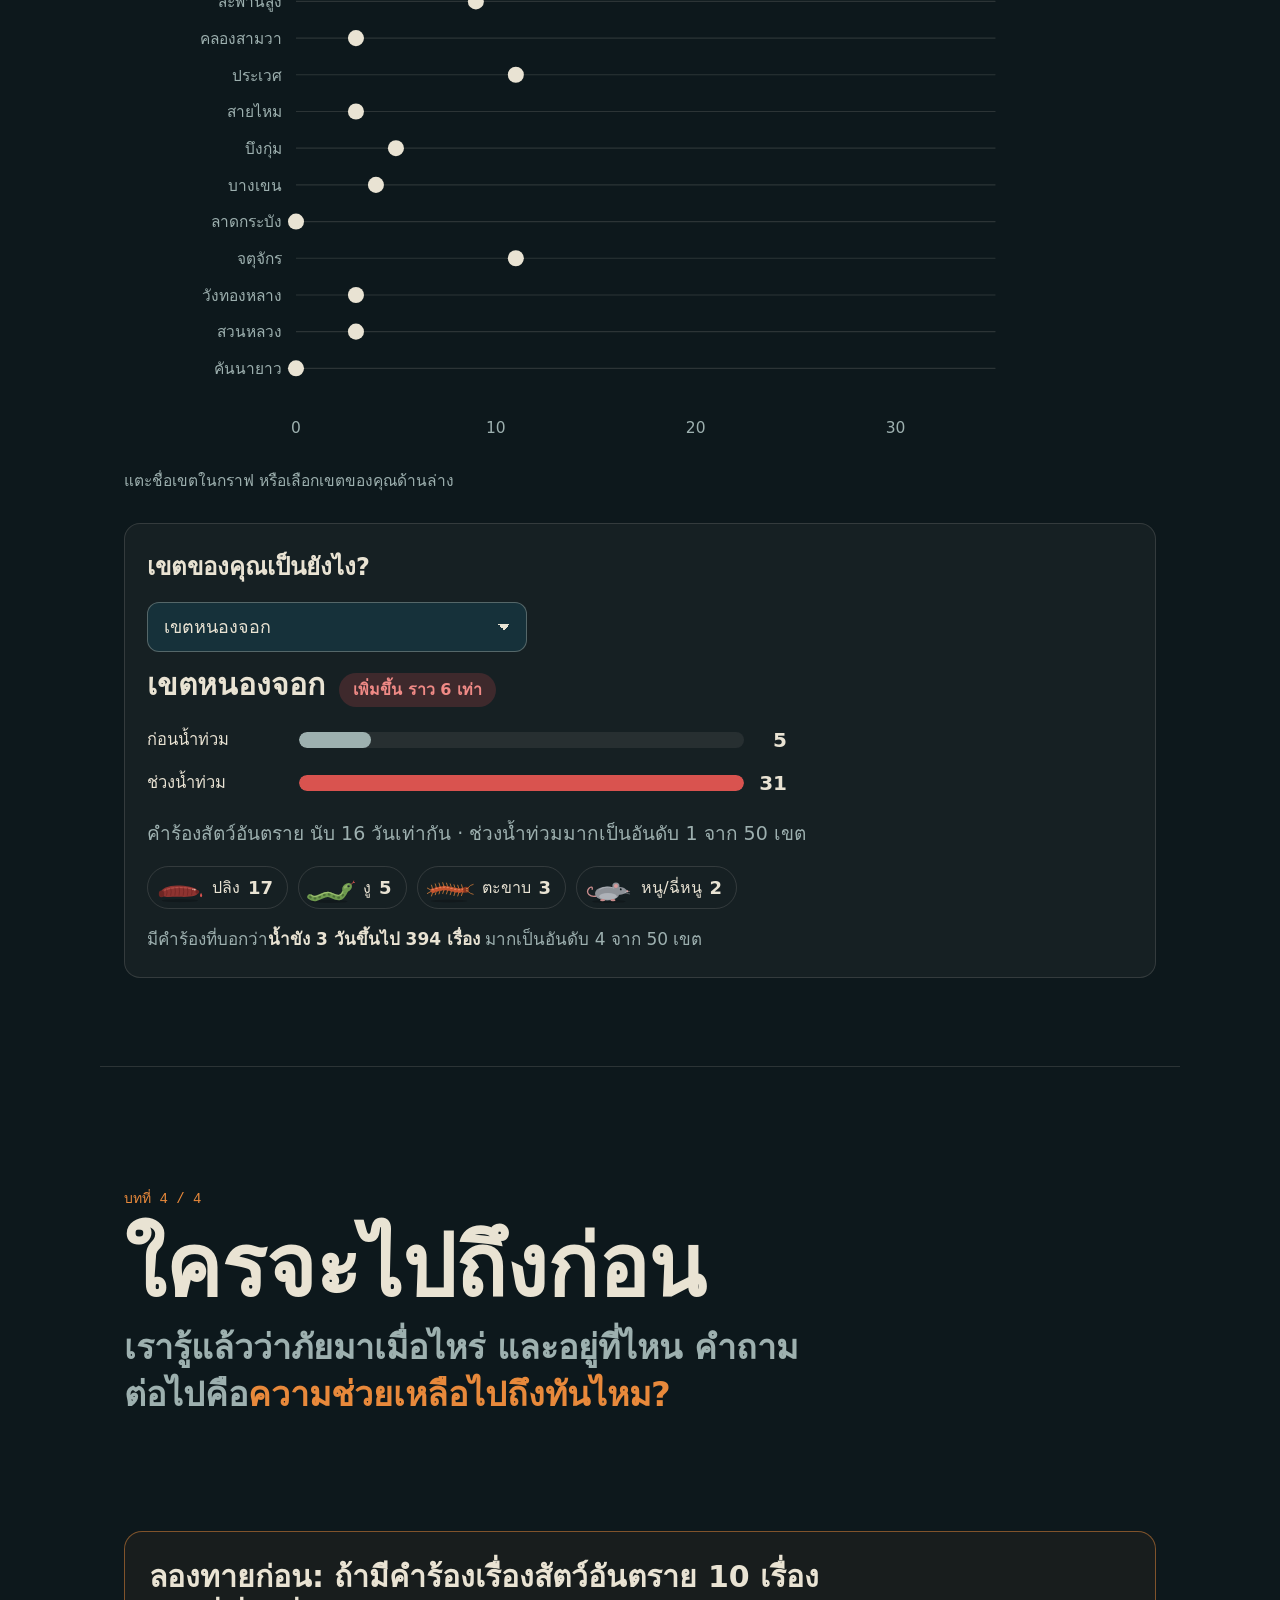
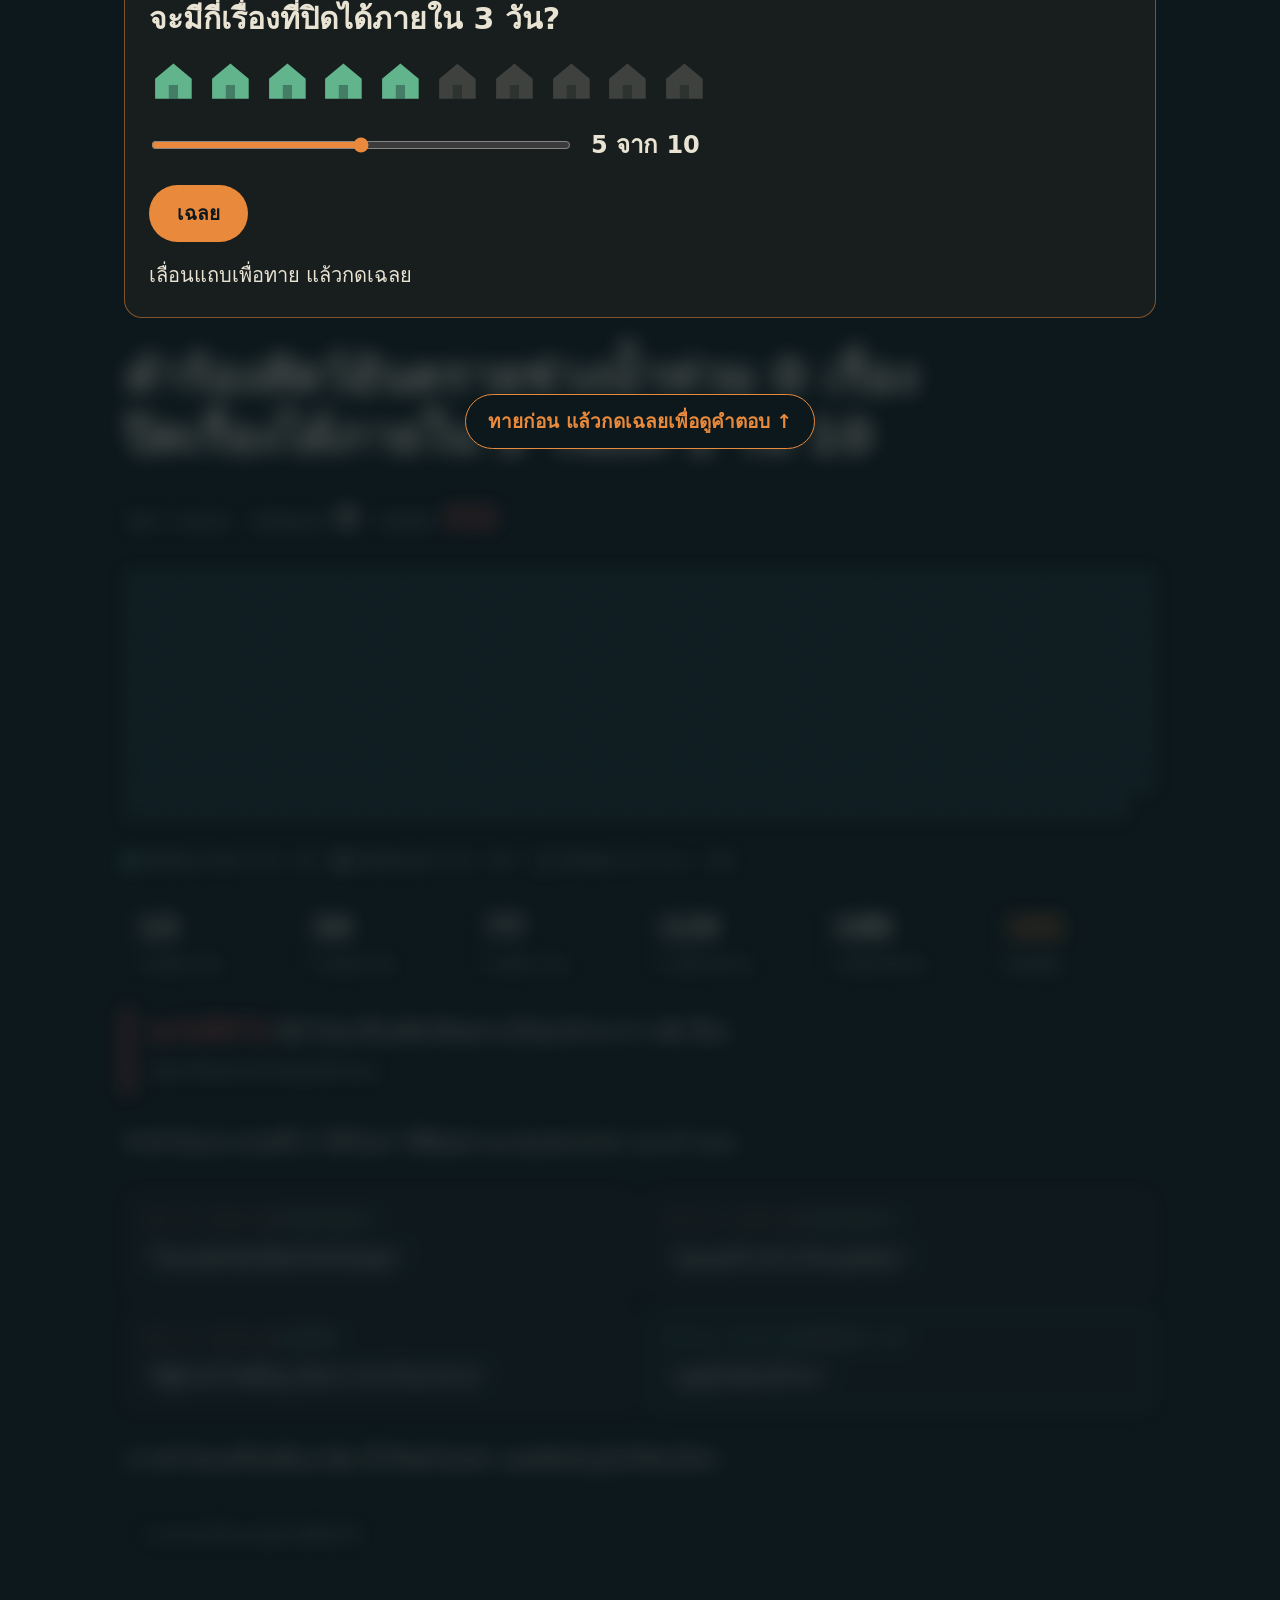
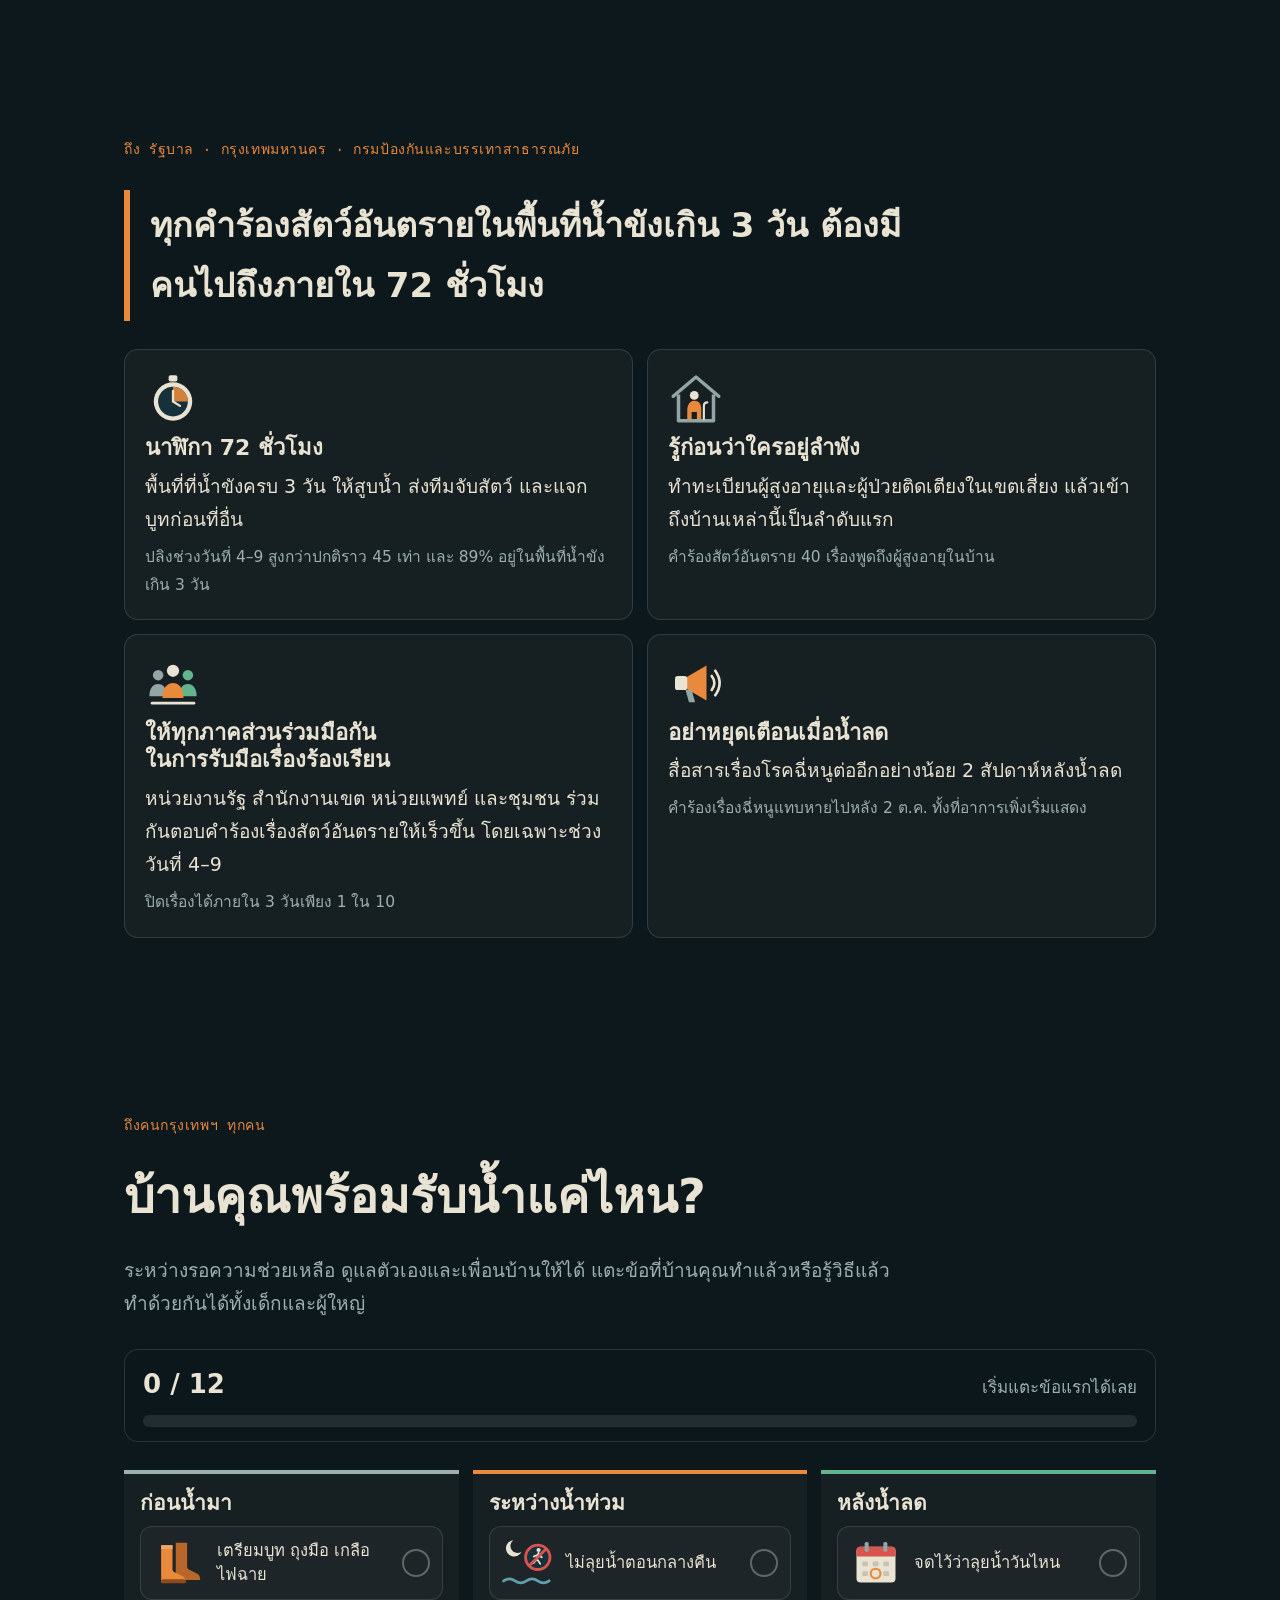
==== commit b7748a5a: "Add files via upload" ====
--- a/index.html
+++ b/index.html
@@ -821,7 +821,8 @@
                     i-bandage i-shower i-calendar i-thermo i-pill i-trash
                     i-clock i-elder i-team i-mega i-q i-db i-funnel i-chart i-game
      ไอคอนเกม 64×64 : i-water i-firstaid i-stick i-meds i-bag i-whistle i-plug i-pack
-                      i-battery i-sandal i-teddy i-dryer
+                      i-battery i-sandal i-teddy i-dryer i-hand i-flame i-claw
+     มินิเกม     : i-wire (64×120) · g-leg ขา (260×150) · g-sneaker รองเท้าผ้าใบ (170×100)
      ตัวละคร 120×120 : c-kid เด็ก · c-teen วัยรุ่น · c-adult วัยทำงาน · c-elder ผู้สูงอายุ
      ไอคอน 32×32  : i-house i-heart (สีตาม color ของ CSS) */
 (() => {
@@ -1238,6 +1239,34 @@
   <circle cx="22" cy="19" r="6" fill="#B9662A"/>
   <rect x="42" y="10" width="7" height="18" rx="2" fill="#93A6A5"/>
   <path d="M53 13h7M53 19h8M53 25h7" stroke="#F2C46B" stroke-width="2.5" stroke-linecap="round"/>
+</symbol>
+<symbol id="i-hand" viewBox="0 0 64 64">
+  <path d="M21 60c-6-4-10-11-10-19V27a4 4 0 0 1 8 0v7V13a4 4 0 0 1 8 0v18V9a4 4 0 0 1 8 0v22V14a4 4 0 0 1 8 0v25l3-6a4 4 0 0 1 7 4l-6 14c-3 6-8 9-15 9Z" fill="#E7B386" stroke="#B9835A" stroke-width="1.5" stroke-linejoin="round"/>
+</symbol>
+<symbol id="i-flame" viewBox="0 0 64 64">
+  <path d="M32 5c5 10 17 16 17 31a17 17 0 0 1-34 0c0-8 4-13 8-17 1 6 4 9 6 9-2-8 0-16 3-23Z" fill="#E8893B"/>
+  <path d="M32 31c3 5 8 8 8 15a8 8 0 0 1-16 0c0-4 2-7 4-9 1 3 2 4 3 4-1-4 0-7 1-10Z" fill="#F2C46B"/>
+</symbol>
+<symbol id="i-claw" viewBox="0 0 64 64">
+  <path d="M14 10l14 44M27 6l12 48M40 9l10 40" stroke="#F07A74" stroke-width="5" stroke-linecap="round" fill="none"/>
+</symbol>
+<symbol id="i-wire" viewBox="0 0 64 120">
+  <path d="M34 0v52q0 16-12 26" fill="none" stroke="#93A6A5" stroke-width="5" stroke-linecap="round"/>
+  <path d="M14 82l9-8 6 6-9 8Z" fill="#C9C2B0"/>
+  <path d="M6 96l9-6-3 9 9-4-4 9M24 98l4 8" stroke="#F2C46B" stroke-width="3.5" fill="none" stroke-linecap="round" stroke-linejoin="round"/>
+</symbol>
+<symbol id="g-leg" viewBox="0 0 260 150">
+  <path d="M0 22H150c40 0 60 18 64 52l8 38c2 12 16 16 32 18v20H120c-10-16-24-26-46-28H0Z" fill="#E7B386"/>
+  <path d="M0 22H150c26 0 44 8 54 24" fill="none" stroke="#F3CFAA" stroke-width="6" stroke-linecap="round" opacity=".8"/>
+  <path d="M120 150c-10-16-24-26-46-28H0" fill="none" stroke="#C99872" stroke-width="3"/>
+  <path d="M30 60q8-3 16 0M70 82q8-3 16 0M40 100q8-3 16 0" fill="none" stroke="#D9A57D" stroke-width="2" stroke-linecap="round"/>
+</symbol>
+<symbol id="g-sneaker" viewBox="0 0 170 100">
+  <path d="M12 74Q12 46 34 40L66 33Q74 16 92 18L104 20Q118 44 146 54Q164 60 162 76Z" fill="#E9E3D3"/>
+  <path d="M10 72H164V82Q164 90 156 90H16Q10 90 10 82Z" fill="#93A6A5"/>
+  <path d="M30 56Q60 50 92 58M44 66H150" stroke="#E8893B" stroke-width="4" fill="none" stroke-linecap="round"/>
+  <path d="M70 36l8 8M80 31l8 8M90 28l7 9" stroke="#7E9291" stroke-width="3" stroke-linecap="round"/>
+  <ellipse cx="88" cy="22" rx="17" ry="6" fill="#0D181C"/>
 </symbol>
 <symbol id="i-heart" viewBox="0 0 32 32">
   <path d="M16 28S3 20 3 11.5a7 7 0 0 1 13 -3.6a7 7 0 0 1 13 3.6C29 20 16 28 16 28Z" fill="currentColor"/>
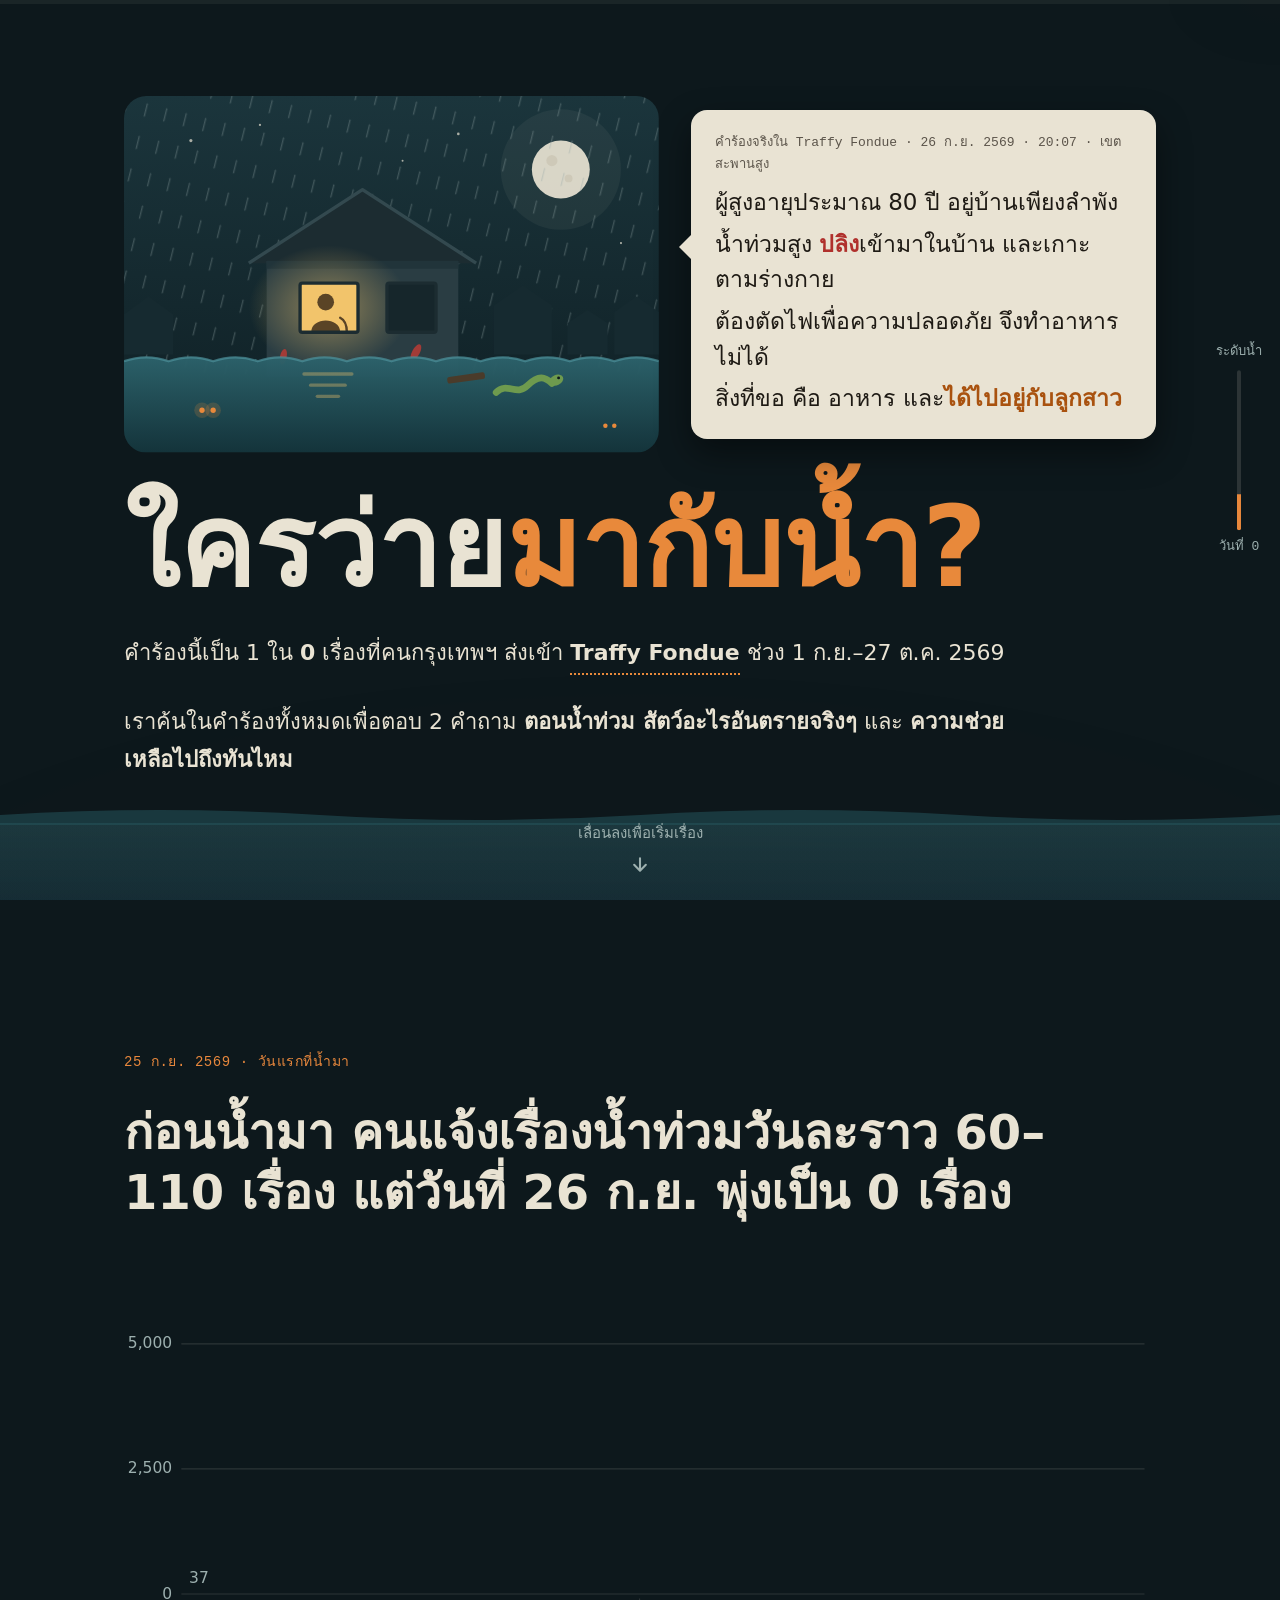
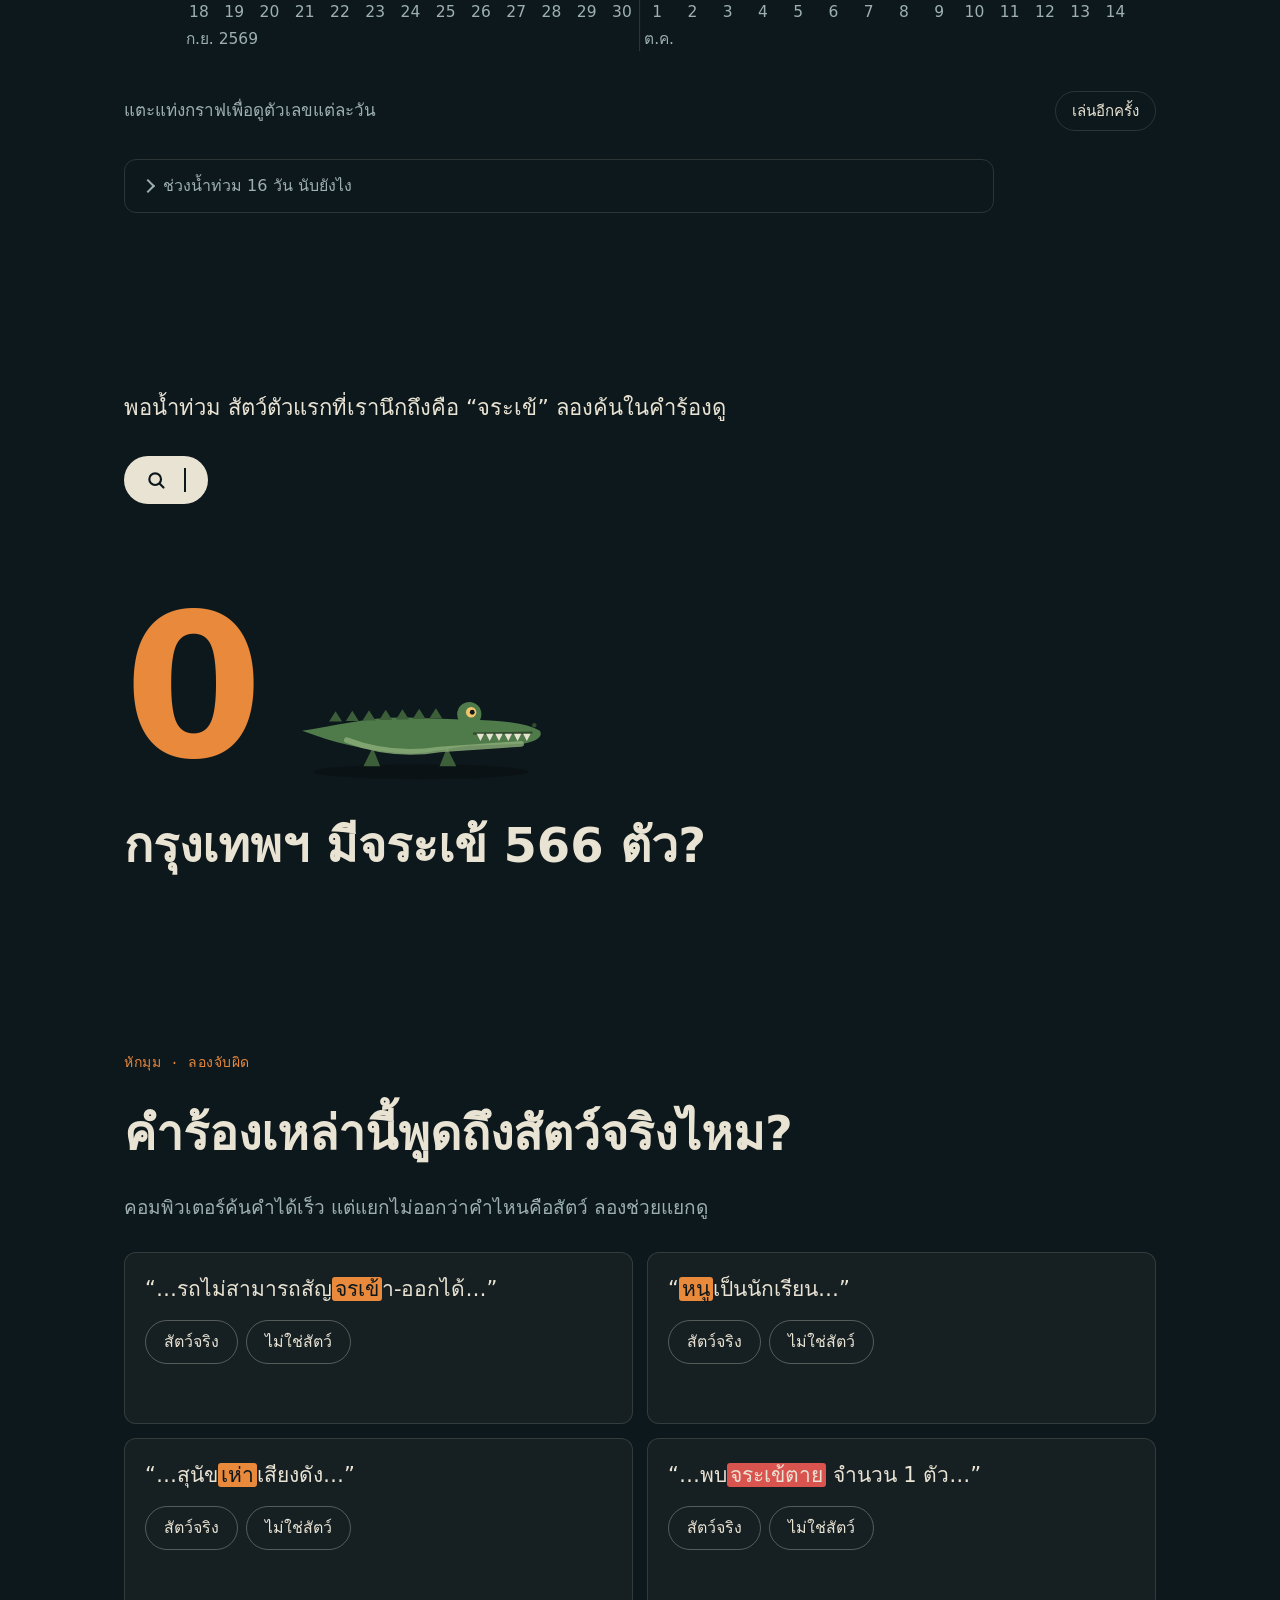
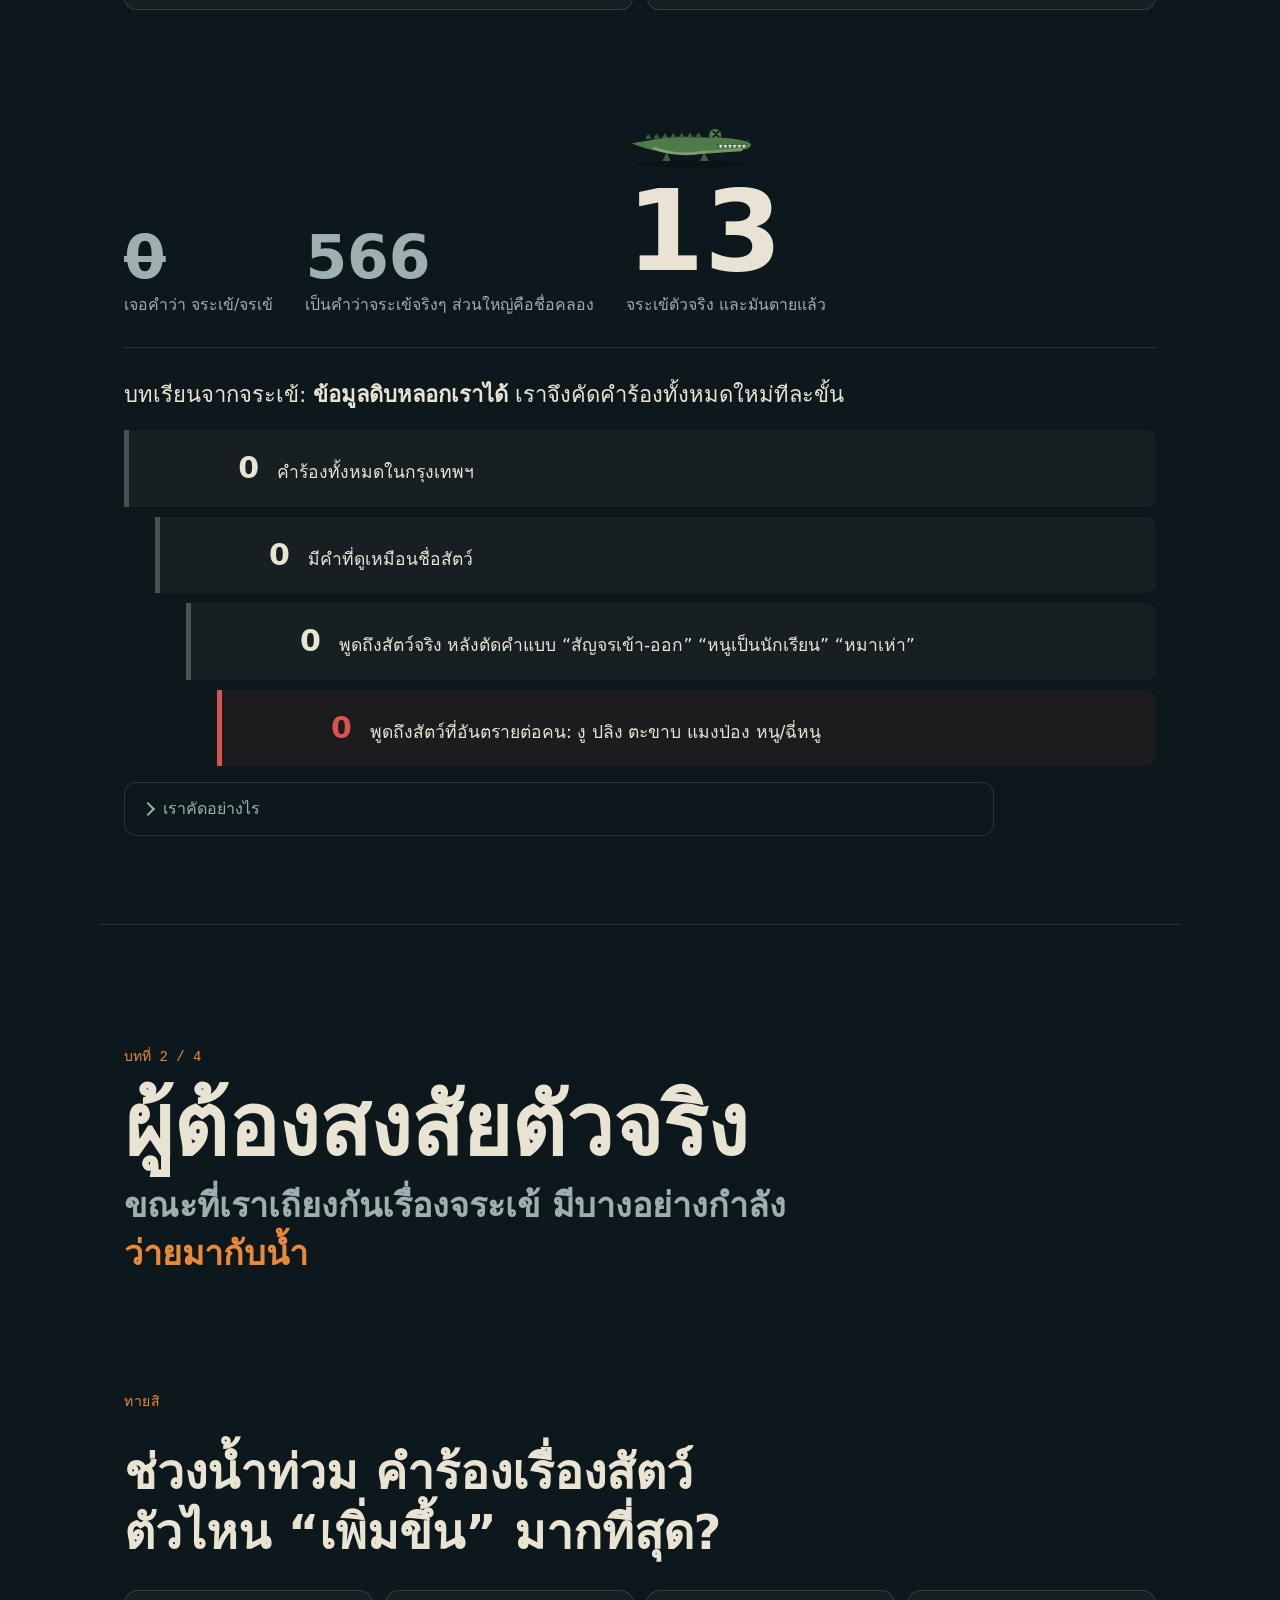
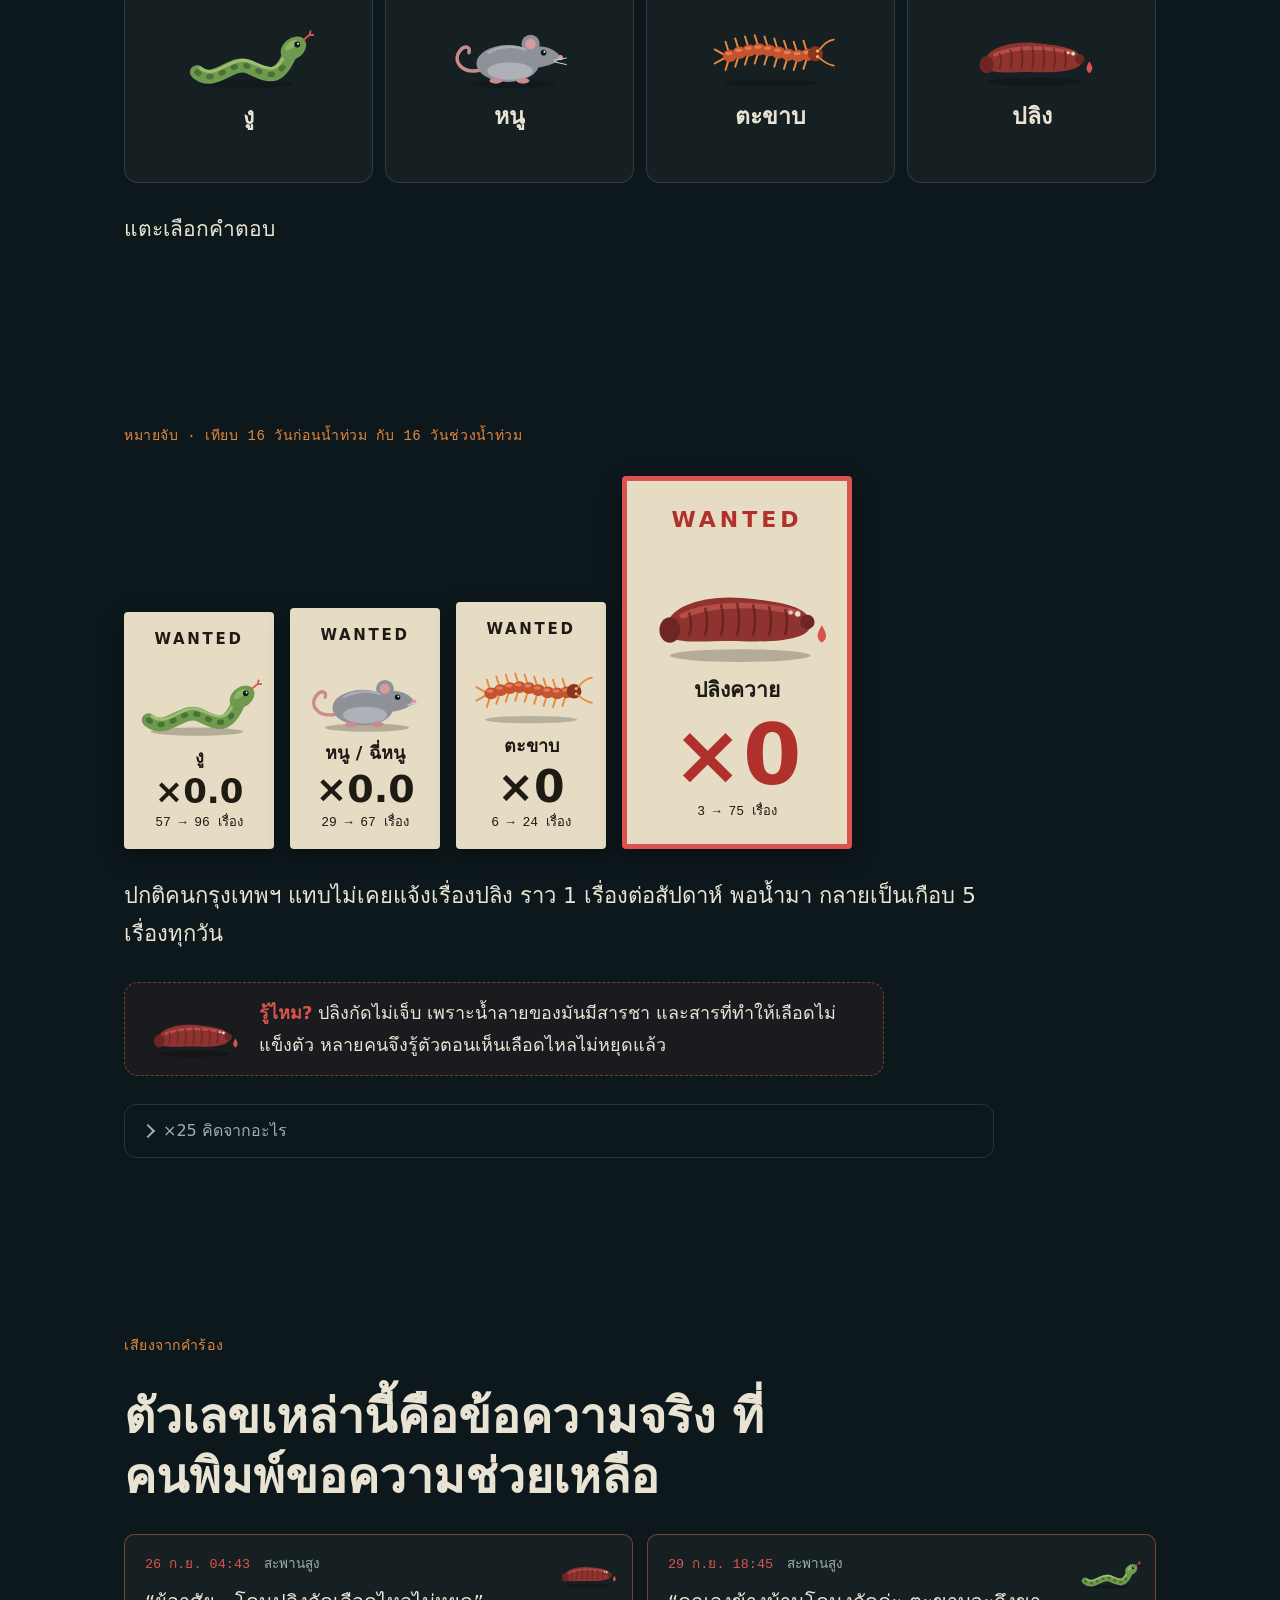
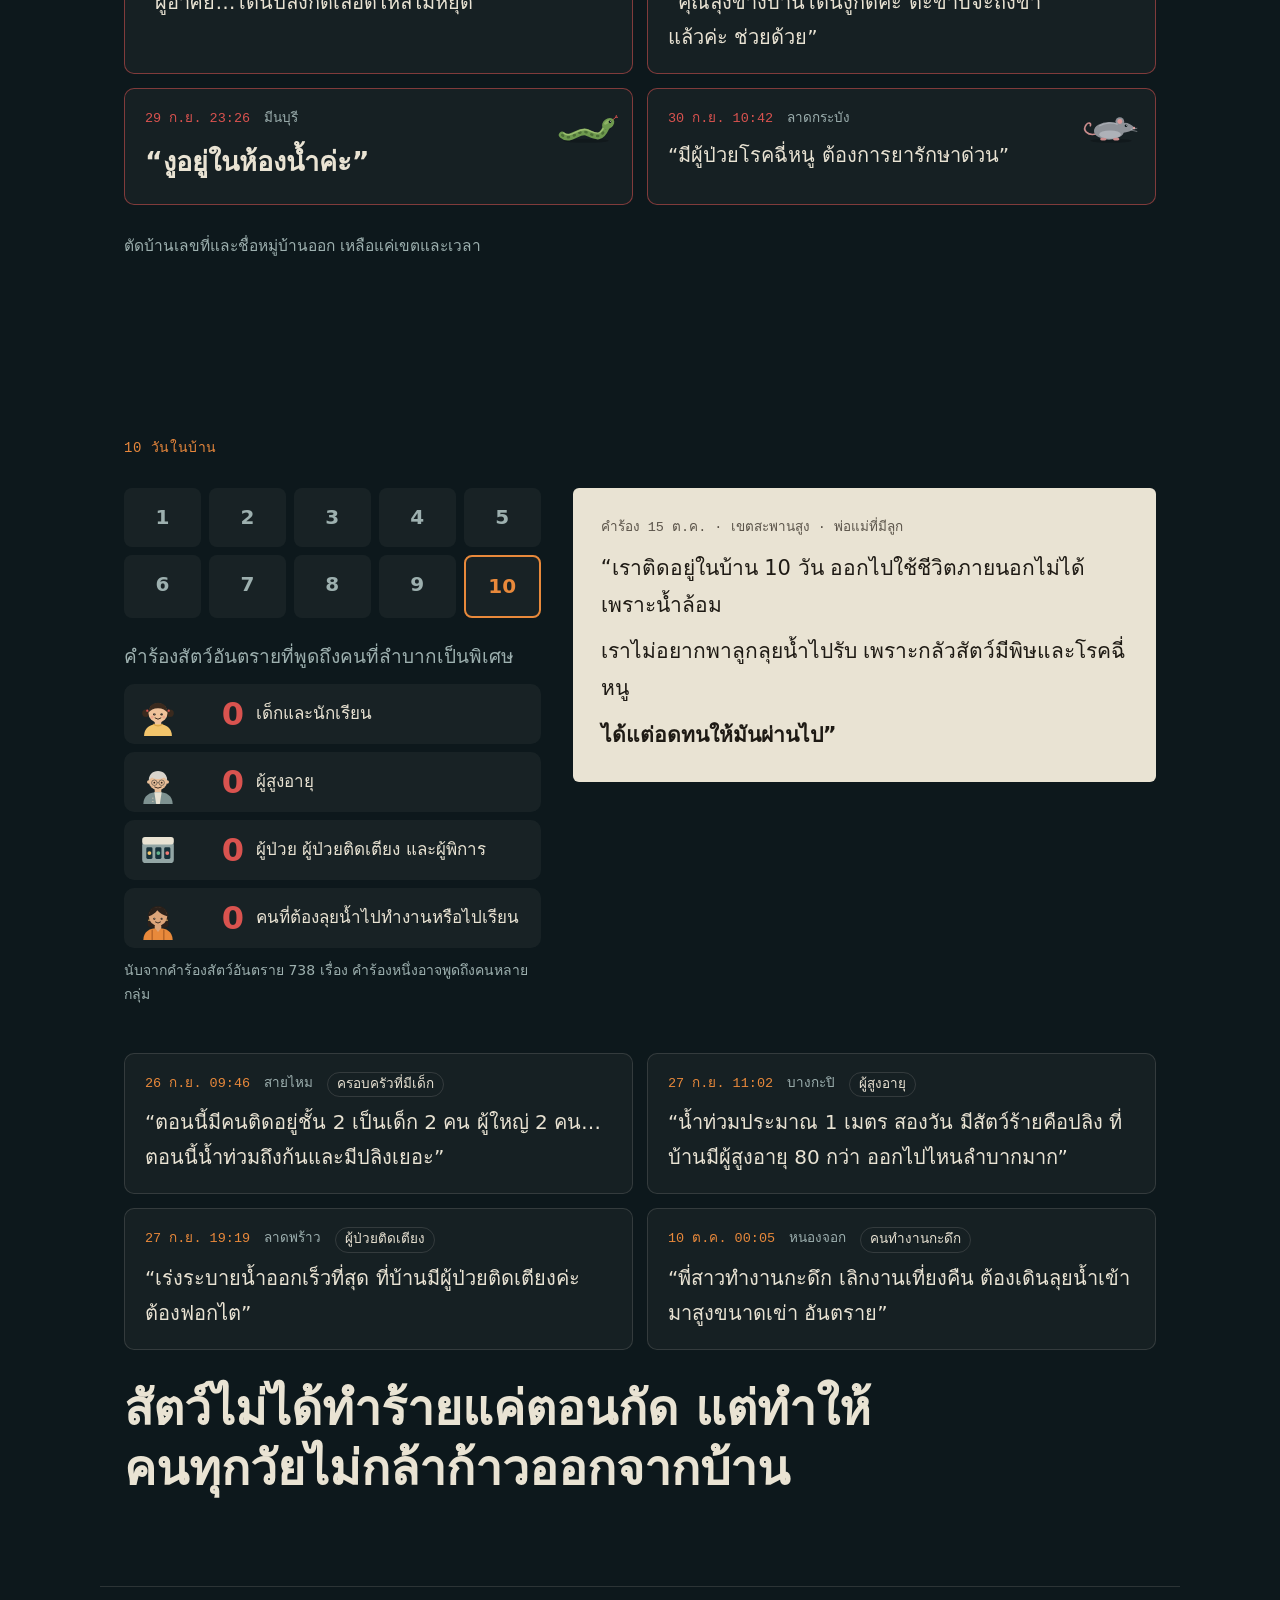
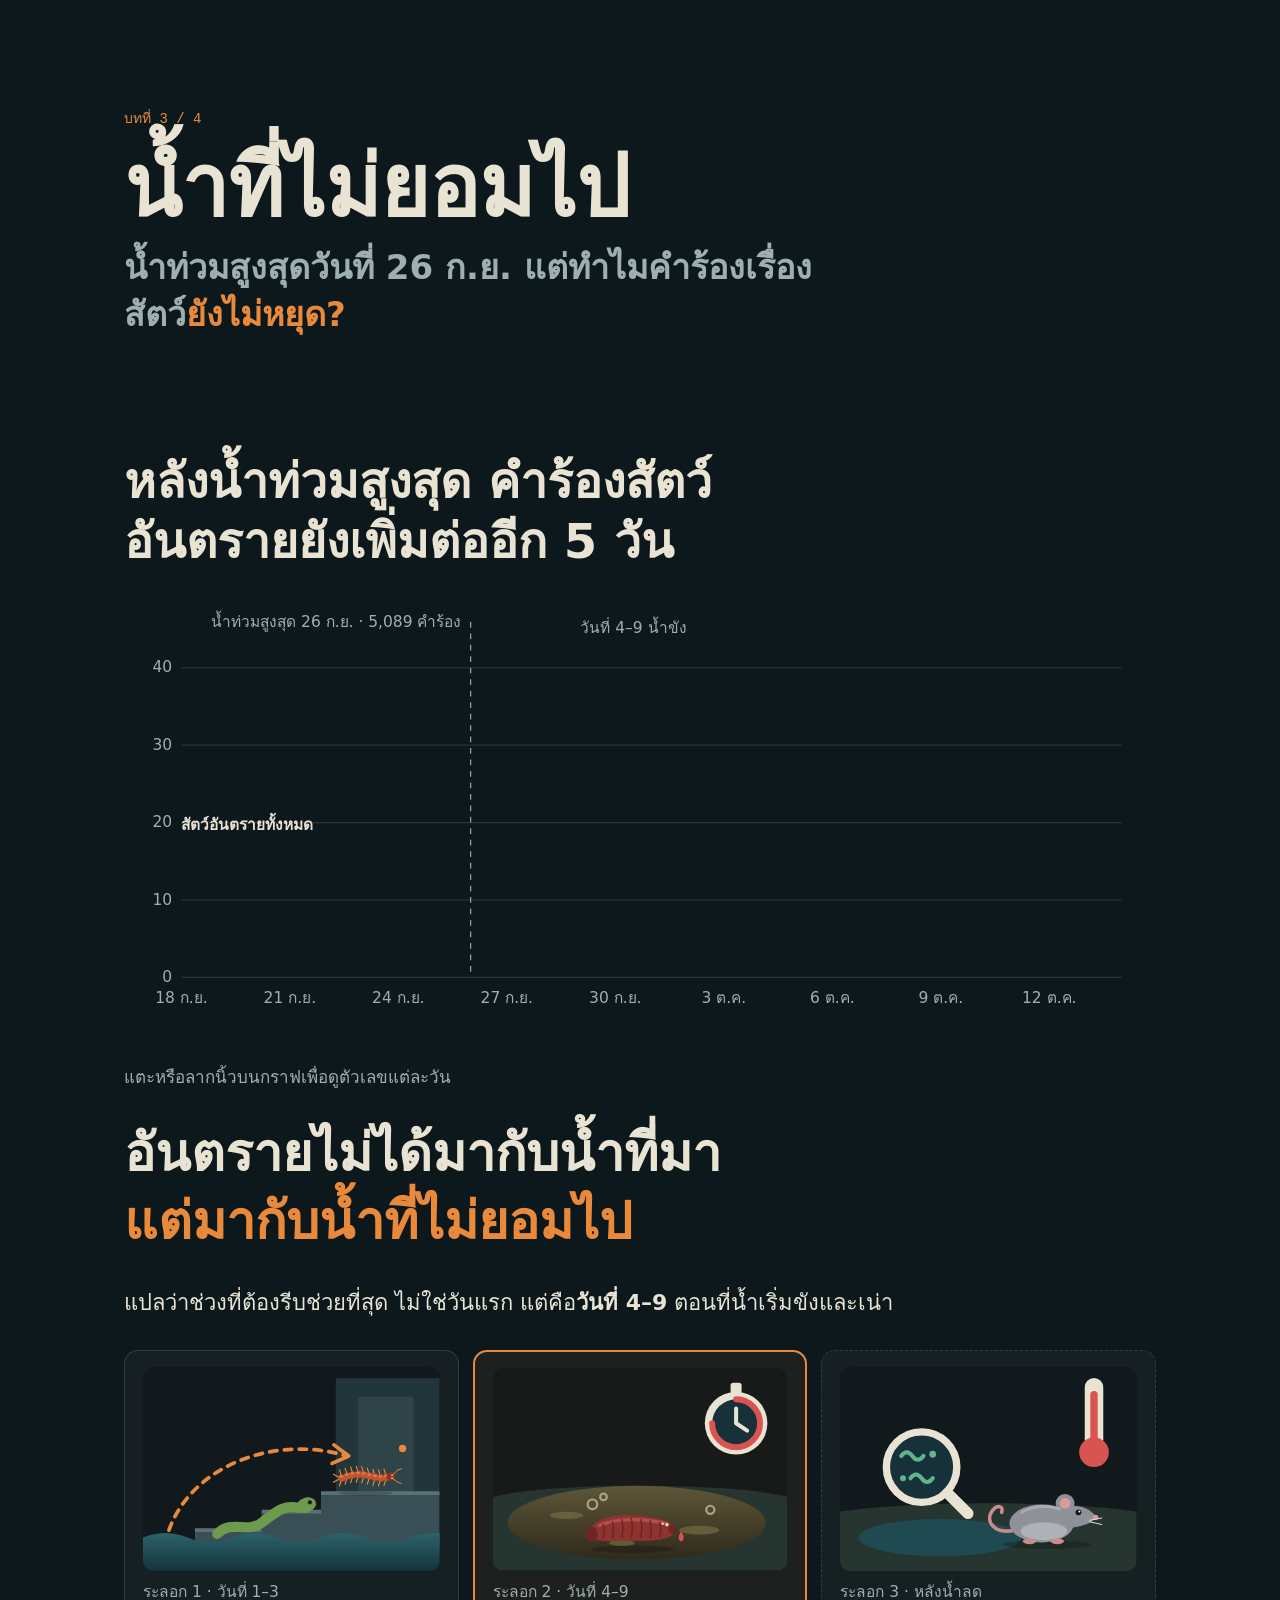
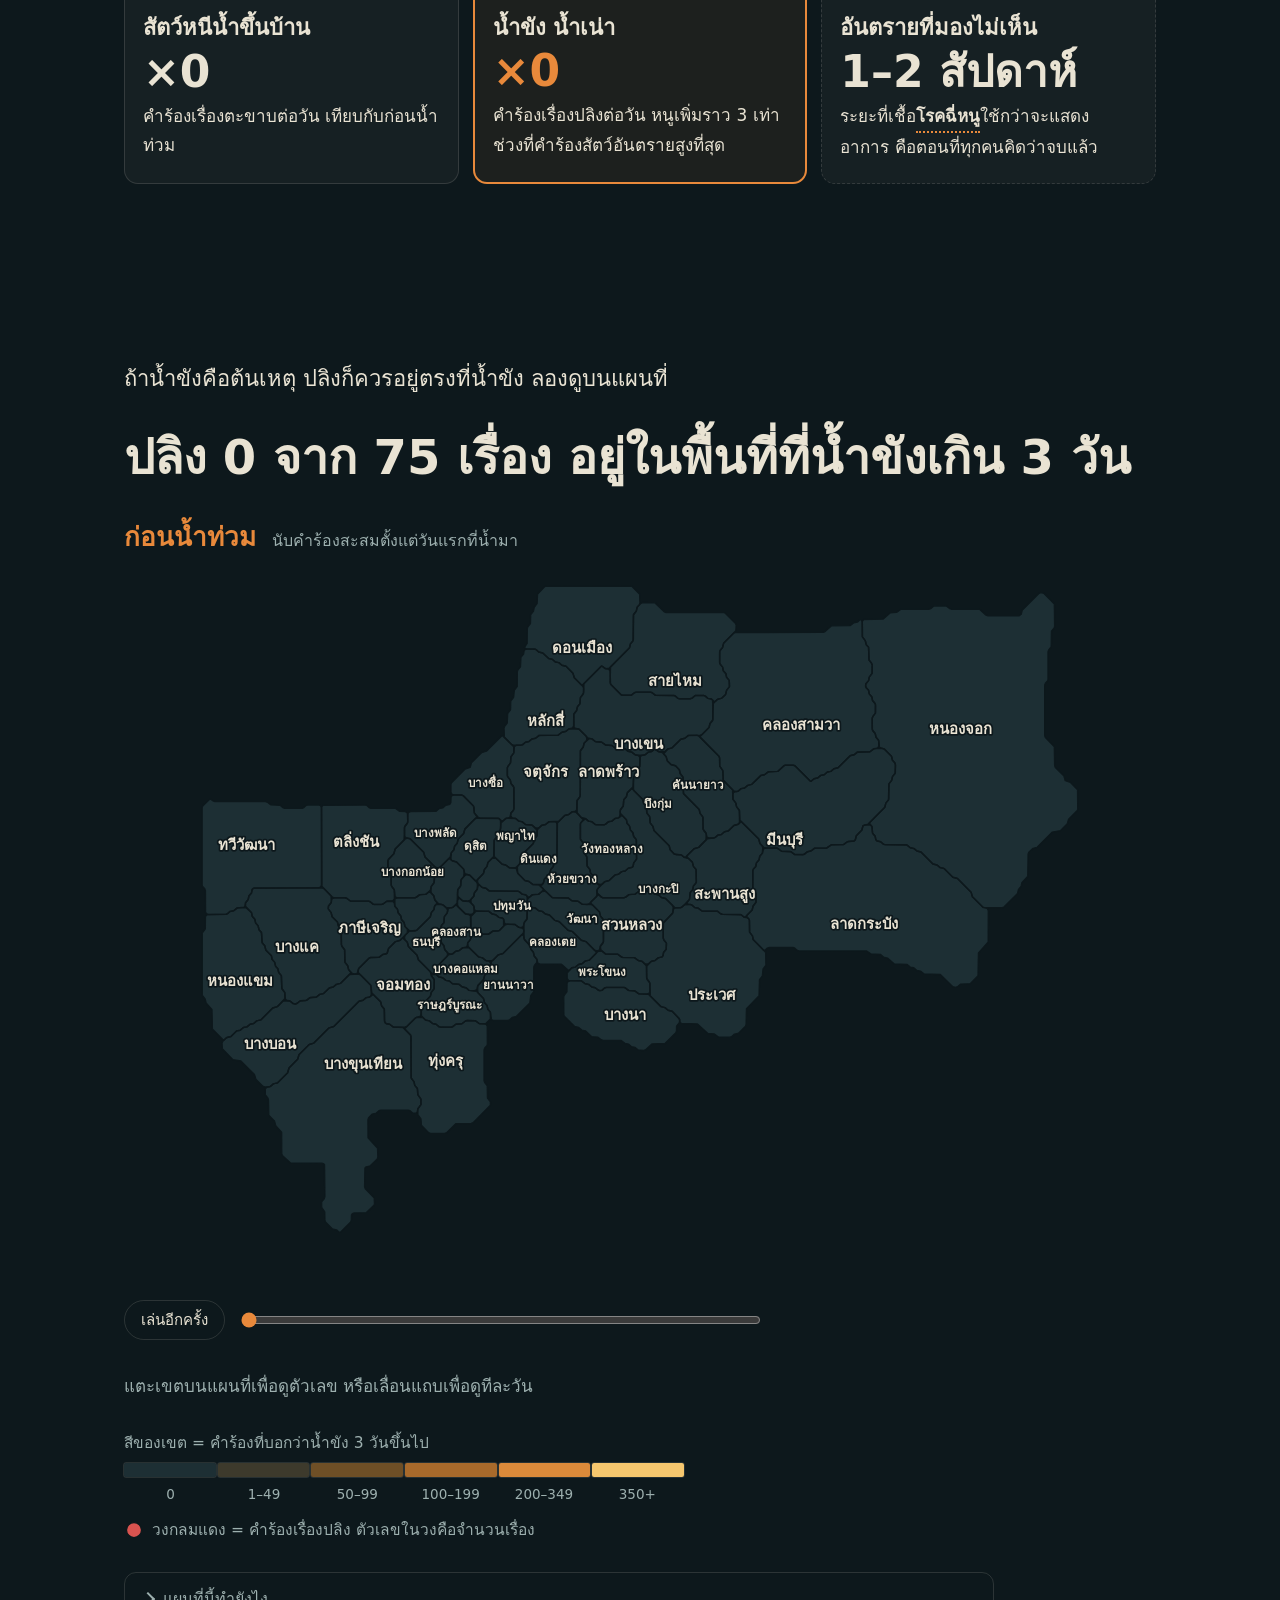
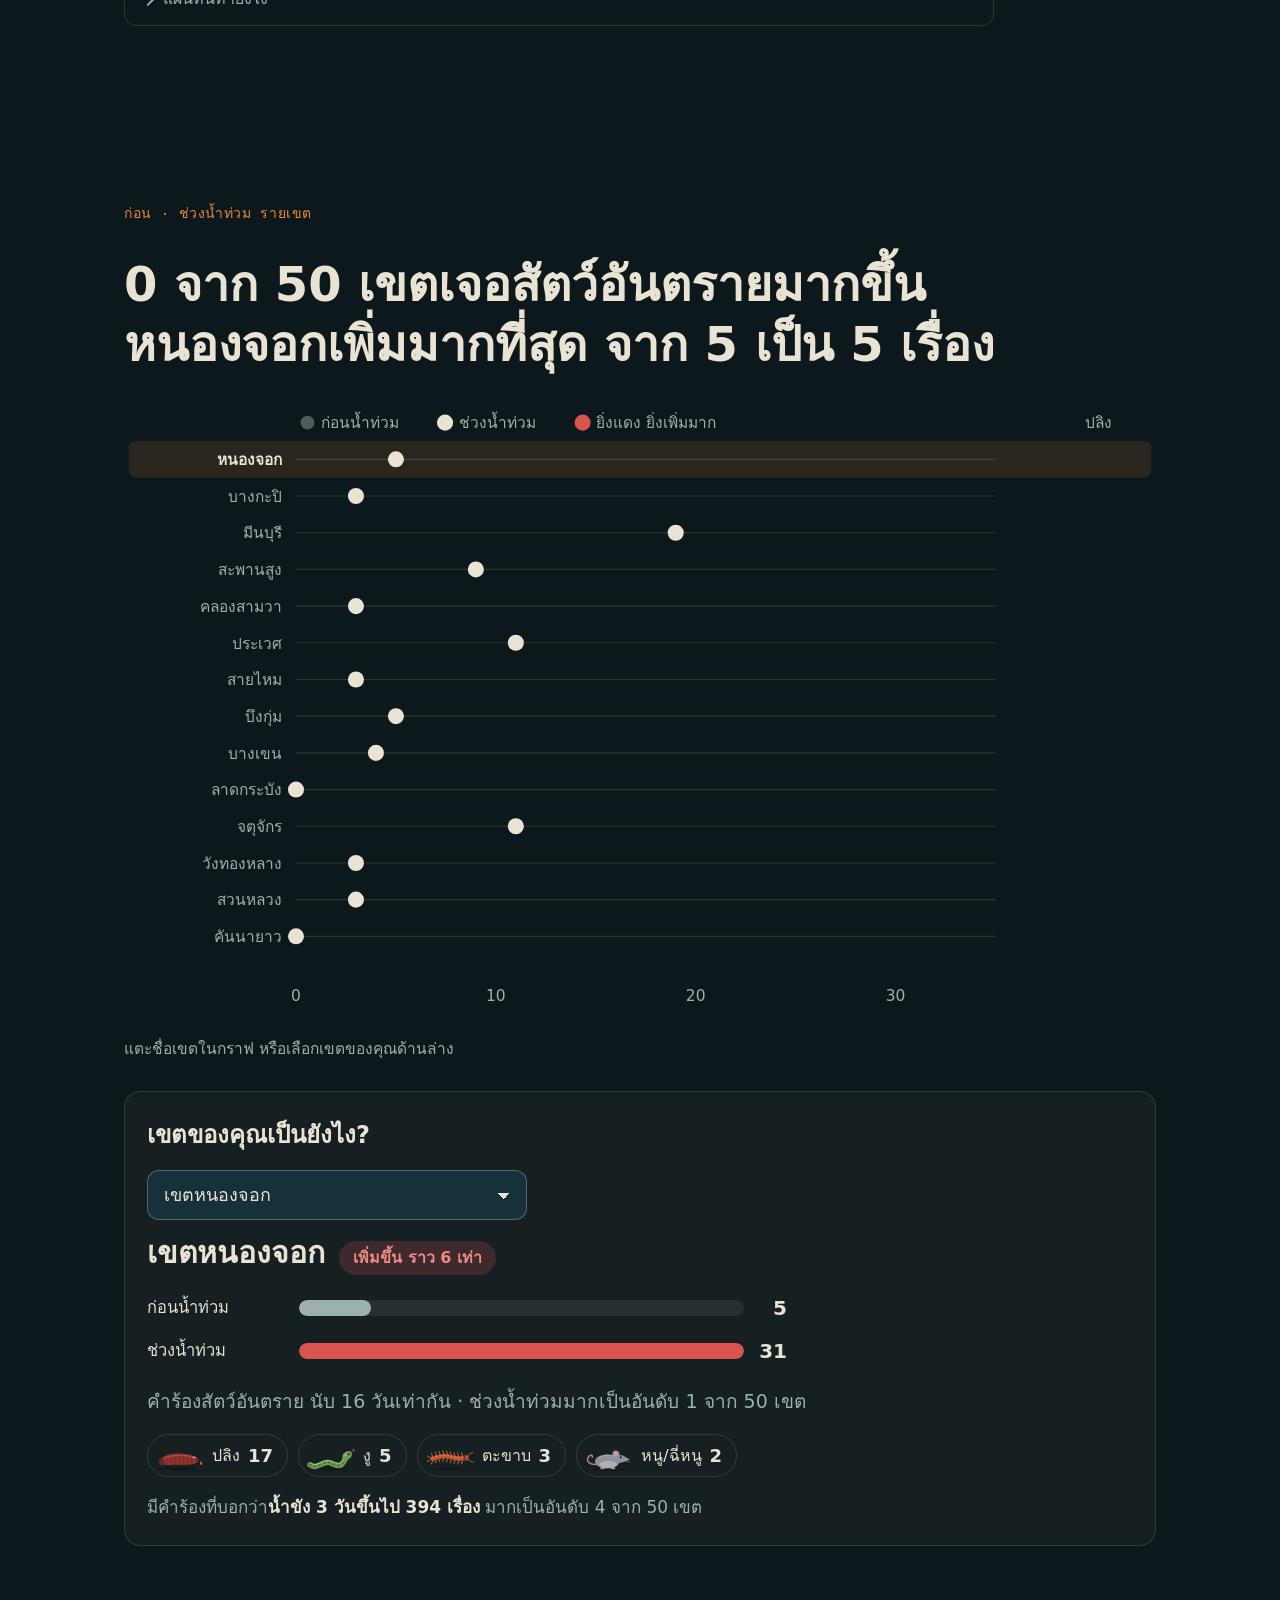
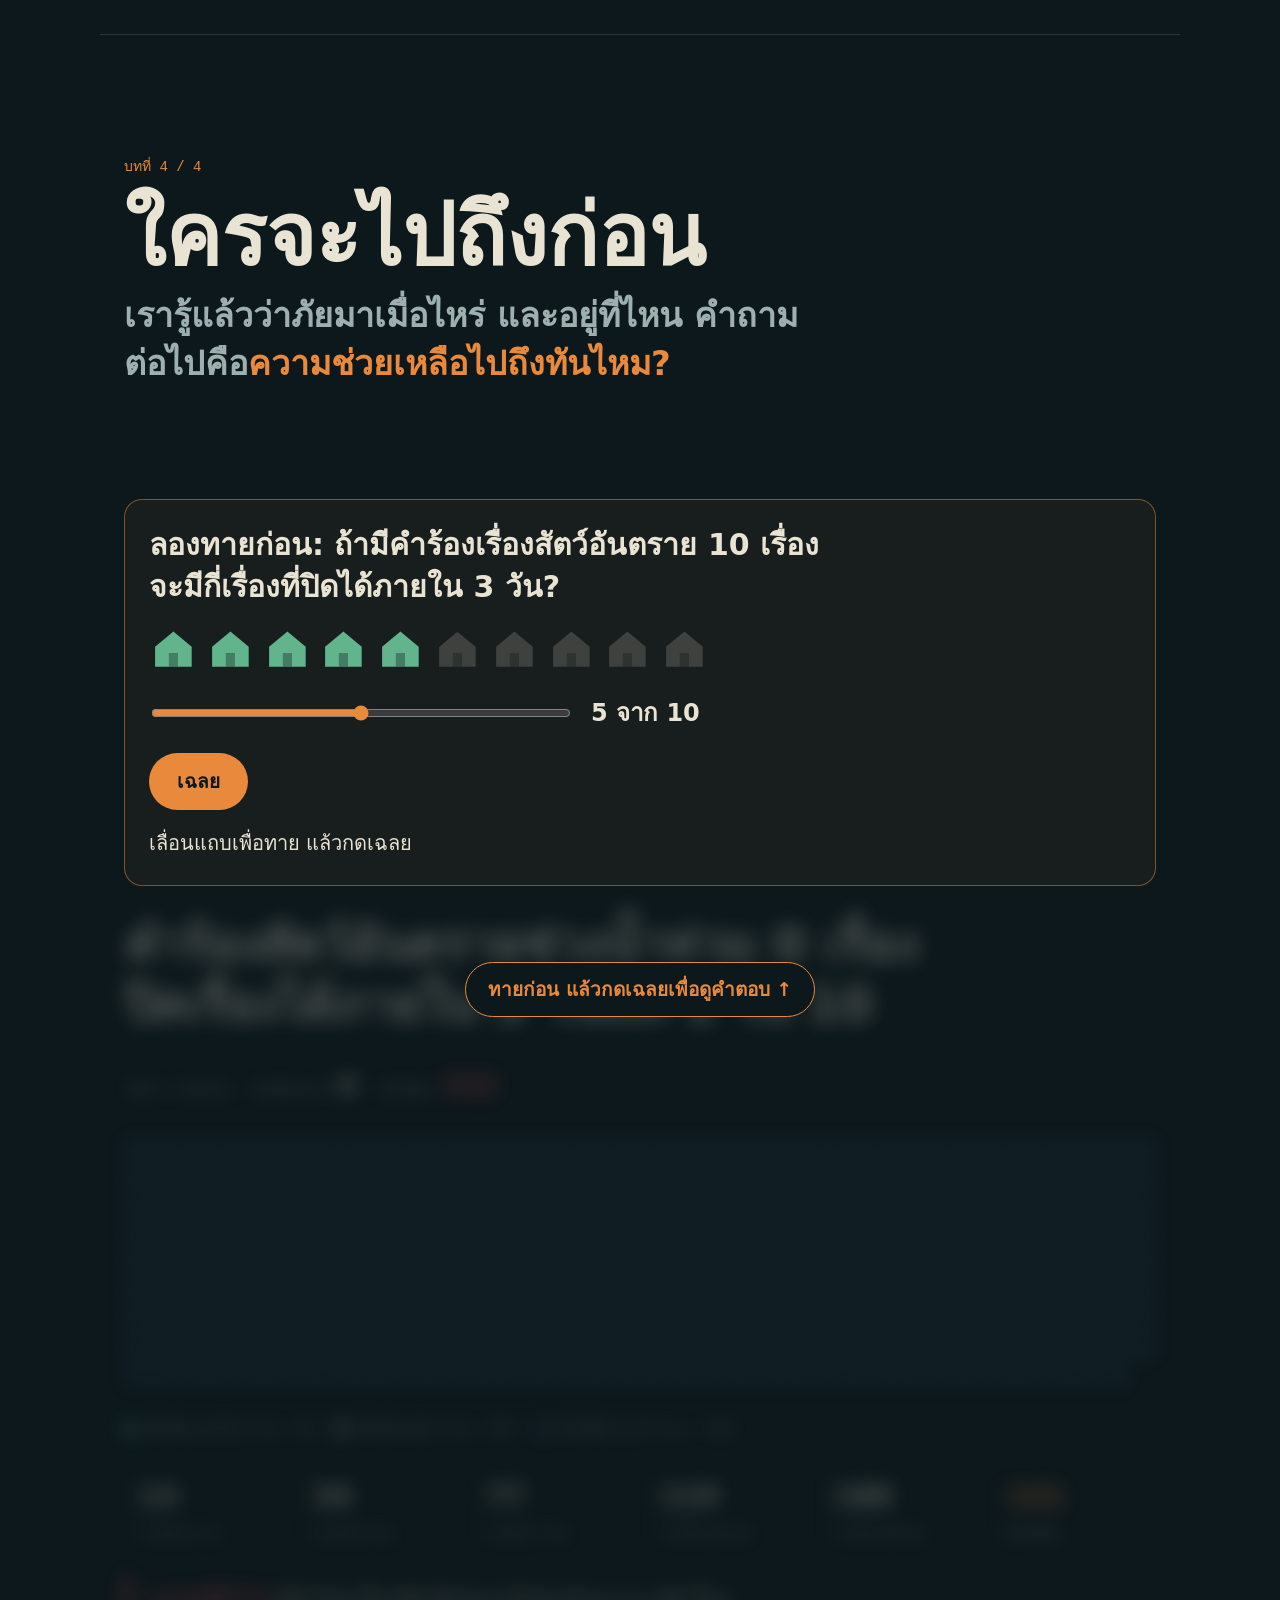
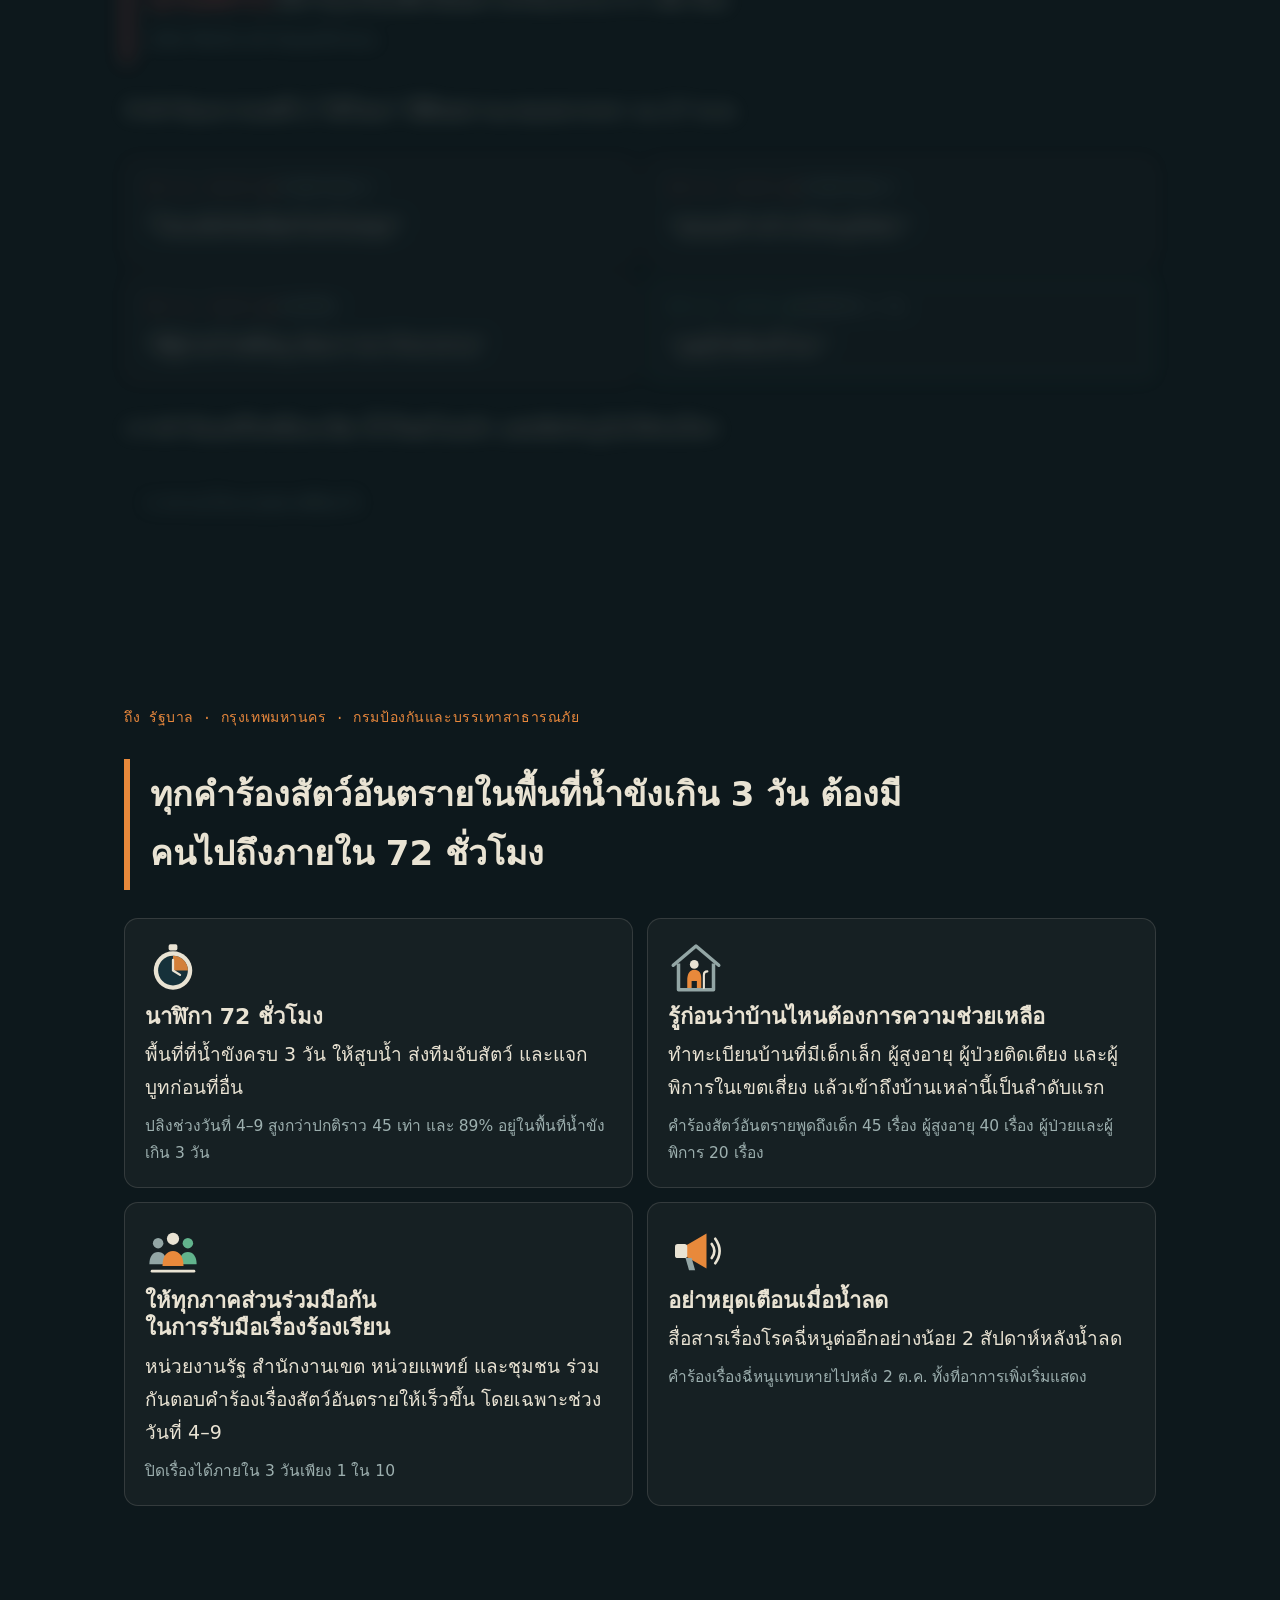
==== commit 6648e862: "Add files via upload" ====
--- a/index.html
+++ b/index.html
@@ -251,6 +251,15 @@
 @keyframes glow { 50% { box-shadow: 0 0 0 6px rgba(232, 137, 59, 0.25); background: rgba(232, 137, 59, 0.15); } }
 .letter { background: var(--bone); color: #1E1A14; border-radius: 6px; padding: 28px; font-size: 21px; line-height: 1.75; display: flex; flex-direction: column; gap: 10px; }
 .letter .meta { font-family: var(--font-mono); font-size: 13.5px; color: #5B544A; }
+.groups-lead { margin: 0 0 10px; }
+.groups { list-style: none; padding: 0; margin: 0; display: grid; gap: 8px; }
+.groups li { display: grid; grid-template-columns: 44px 52px minmax(0, 1fr); align-items: center; gap: 12px; padding: 8px 12px; border-radius: 10px; background: rgba(233, 227, 211, 0.05); }
+.groups svg { width: 44px; height: 44px; }
+.groups b { font-family: var(--font-display); font-weight: 700; font-size: 32px; line-height: 1; color: var(--leech); text-align: right; }
+.groups span { font-size: 17px; line-height: 1.35; }
+.groups-note { margin: 10px 0 0; font-size: 14px; }
+.voices { margin-top: 18px; }
+.ticket .meta .who { padding: 0 9px; border-radius: 20px; border: 1px solid var(--line); color: var(--bone); }
 
 /* Aha */
 .aha { font-family: var(--font-display); font-weight: 700; font-size: clamp(30px, 4.6vw, 52px); line-height: 1.3; max-width: none; }
@@ -610,16 +619,31 @@
   <div class="split">
     <div class="home-left">
       <div class="cal" id="cal" aria-hidden="true"><span>1</span><span>2</span><span>3</span><span>4</span><span>5</span><span>6</span><span>7</span><span>8</span><span>9</span><span>10</span></div>
-      <div><span class="big num heat-leech" style="font-size:72px" data-count="40" data-heat="leech">40</span><p class="muted">คำร้องเรื่องสัตว์อันตรายที่พูดถึงผู้สูงอายุในบ้าน</p></div>
+      <div>
+        <p class="muted groups-lead">คำร้องสัตว์อันตรายที่พูดถึงคนที่ลำบากเป็นพิเศษ</p>
+        <ul class="groups">
+          <li><svg viewBox="0 0 120 120" aria-hidden="true"><use href="#c-kid"/></svg><b class="num" data-count="45">45</b><span>เด็กและนักเรียน</span></li>
+          <li><svg viewBox="0 0 120 120" aria-hidden="true"><use href="#c-elder"/></svg><b class="num" data-count="40">40</b><span>ผู้สูงอายุ</span></li>
+          <li><svg viewBox="0 0 64 64" aria-hidden="true"><use href="#i-meds"/></svg><b class="num" data-count="20">20</b><span>ผู้ป่วย ผู้ป่วยติดเตียง และผู้พิการ</span></li>
+          <li><svg viewBox="0 0 120 120" aria-hidden="true"><use href="#c-adult"/></svg><b class="num" data-count="17">17</b><span>คนที่ต้องลุยน้ำไปทำงานหรือไปเรียน</span></li>
+        </ul>
+        <p class="note groups-note">นับจากคำร้องสัตว์อันตราย 738 เรื่อง คำร้องหนึ่งอาจพูดถึงคนหลายกลุ่ม</p>
+      </div>
     </div>
     <div class="letter">
-      <span class="meta">คำร้อง 15 ต.ค. · เขตสะพานสูง</span>
+      <span class="meta">คำร้อง 15 ต.ค. · เขตสะพานสูง · พ่อแม่ที่มีลูก</span>
       <span>“เราติดอยู่ในบ้าน 10 วัน ออกไปใช้ชีวิตภายนอกไม่ได้เพราะน้ำล้อม</span>
       <span>เราไม่อยากพาลูกลุยน้ำไปรับ เพราะกลัวสัตว์มีพิษและโรคฉี่หนู</span>
       <b>ได้แต่อดทนให้มันผ่านไป”</b>
     </div>
   </div>
-  <h2>สัตว์ไม่ได้ทำร้ายแค่ตอนกัด แต่ทำให้คน<span class="sweep red">ไม่กล้าก้าวออกจากบ้าน</span></h2>
+  <div class="tickets voices rise">
+    <div class="ticket"><div class="meta"><b>26 ก.ย. 09:46</b><span>สายไหม</span><span class="who">ครอบครัวที่มีเด็ก</span></div><q>ตอนนี้มีคนติดอยู่ชั้น 2 เป็นเด็ก 2 คน ผู้ใหญ่ 2 คน… ตอนนี้น้ำท่วมถึงก้นและมีปลิงเยอะ</q></div>
+    <div class="ticket"><div class="meta"><b>27 ก.ย. 11:02</b><span>บางกะปิ</span><span class="who">ผู้สูงอายุ</span></div><q>น้ำท่วมประมาณ 1 เมตร สองวัน มีสัตว์ร้ายคือปลิง ที่บ้านมีผู้สูงอายุ 80 กว่า ออกไปไหนลำบากมาก</q></div>
+    <div class="ticket"><div class="meta"><b>27 ก.ย. 19:19</b><span>ลาดพร้าว</span><span class="who">ผู้ป่วยติดเตียง</span></div><q>เร่งระบายน้ำออกเร็วที่สุด ที่บ้านมีผู้ป่วยติดเตียงค่ะ ต้องฟอกไต</q></div>
+    <div class="ticket"><div class="meta"><b>10 ต.ค. 00:05</b><span>หนองจอก</span><span class="who">คนทำงานกะดึก</span></div><q>พี่สาวทำงานกะดึก เลิกงานเที่ยงคืน ต้องเดินลุยน้ำเข้ามาสูงขนาดเข่า อันตราย</q></div>
+  </div>
+  <h2>สัตว์ไม่ได้ทำร้ายแค่ตอนกัด แต่ทำให้คนทุกวัย<span class="sweep red">ไม่กล้าก้าวออกจากบ้าน</span></h2>
 </section>
 
 <!-- ======================= บทที่ 3 · น้ำที่ไม่ยอมไป ======================= -->
@@ -732,7 +756,7 @@
   <p class="goal">ทุกคำร้องสัตว์อันตรายในพื้นที่น้ำขังเกิน 3 วัน ต้องมีคนไปถึง<span class="sweep">ภายใน 72 ชั่วโมง</span></p>
   <ol class="asks rise">
     <li><svg viewBox="0 0 64 64" aria-hidden="true"><use href="#i-clock"/></svg><h3>นาฬิกา 72 ชั่วโมง</h3><p>พื้นที่ที่น้ำขังครบ 3 วัน ให้สูบน้ำ ส่งทีมจับสัตว์ และแจกบูทก่อนที่อื่น</p><span class="ev">ปลิงช่วงวันที่ 4–9 สูงกว่าปกติราว 45 เท่า และ 89% อยู่ในพื้นที่น้ำขังเกิน 3 วัน</span></li>
-    <li><svg viewBox="0 0 64 64" aria-hidden="true"><use href="#i-elder"/></svg><h3>รู้ก่อนว่าใครอยู่ลำพัง</h3><p>ทำทะเบียนผู้สูงอายุและผู้ป่วยติดเตียงในเขตเสี่ยง แล้วเข้าถึงบ้านเหล่านี้เป็นลำดับแรก</p><span class="ev">คำร้องสัตว์อันตราย 40 เรื่องพูดถึงผู้สูงอายุในบ้าน</span></li>
+    <li><svg viewBox="0 0 64 64" aria-hidden="true"><use href="#i-elder"/></svg><h3>รู้ก่อนว่าบ้านไหนต้องการความช่วยเหลือ</h3><p>ทำทะเบียนบ้านที่มีเด็กเล็ก ผู้สูงอายุ ผู้ป่วยติดเตียง และผู้พิการในเขตเสี่ยง แล้วเข้าถึงบ้านเหล่านี้เป็นลำดับแรก</p><span class="ev">คำร้องสัตว์อันตรายพูดถึงเด็ก 45 เรื่อง ผู้สูงอายุ 40 เรื่อง ผู้ป่วยและผู้พิการ 20 เรื่อง</span></li>
     <li><svg viewBox="0 0 64 64" aria-hidden="true"><use href="#i-team"/></svg><h3>ให้ทุกภาคส่วนร่วมมือกันในการรับมือเรื่องร้องเรียน</h3><p>หน่วยงานรัฐ สำนักงานเขต หน่วยแพทย์ และชุมชน ร่วมกันตอบคำร้องเรื่องสัตว์อันตรายให้เร็วขึ้น โดยเฉพาะช่วงวันที่ 4–9</p><span class="ev">ปิดเรื่องได้ภายใน 3 วันเพียง 1 ใน 10</span></li>
     <li><svg viewBox="0 0 64 64" aria-hidden="true"><use href="#i-mega"/></svg><h3>อย่าหยุดเตือนเมื่อน้ำลด</h3><p>สื่อสารเรื่องโรคฉี่หนูต่ออีกอย่างน้อย 2 สัปดาห์หลังน้ำลด</p><span class="ev">คำร้องเรื่องฉี่หนูแทบหายไปหลัง 2 ต.ค. ทั้งที่อาการเพิ่งเริ่มแสดง</span></li>
   </ol>
